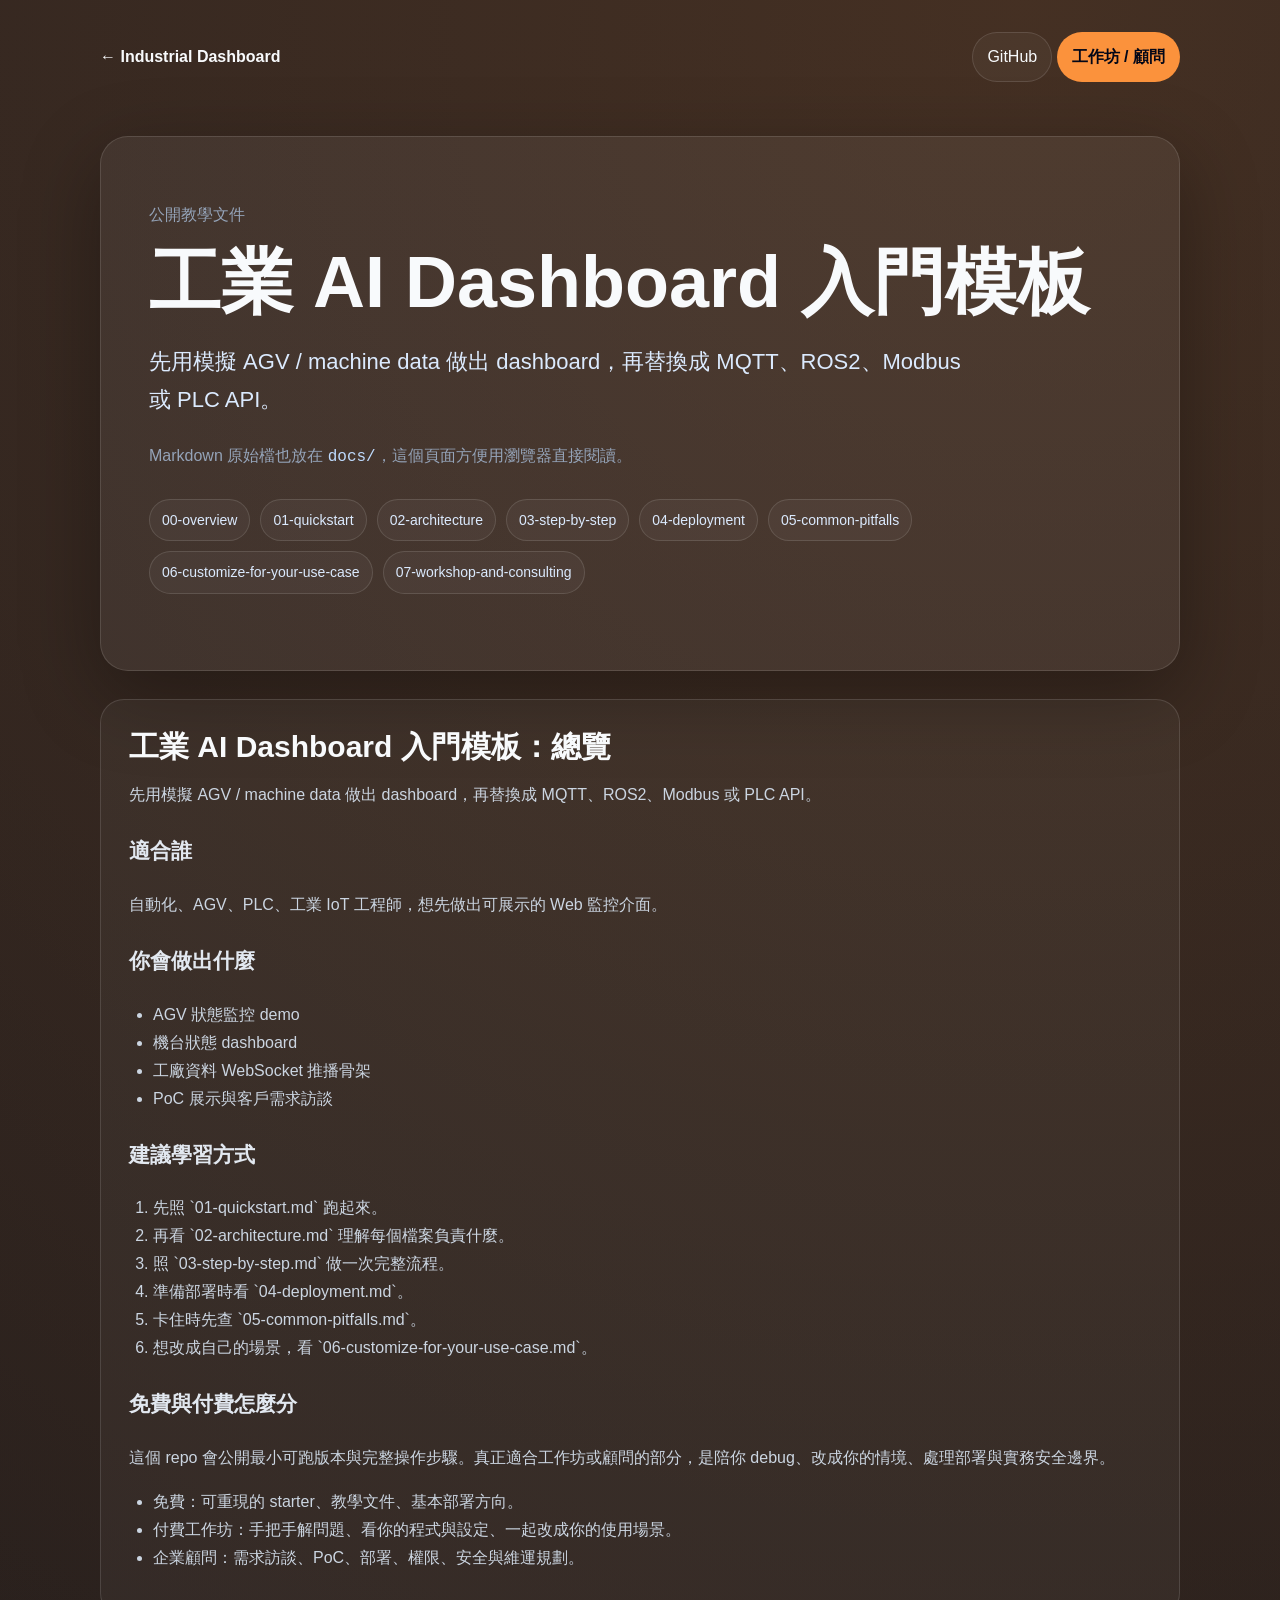
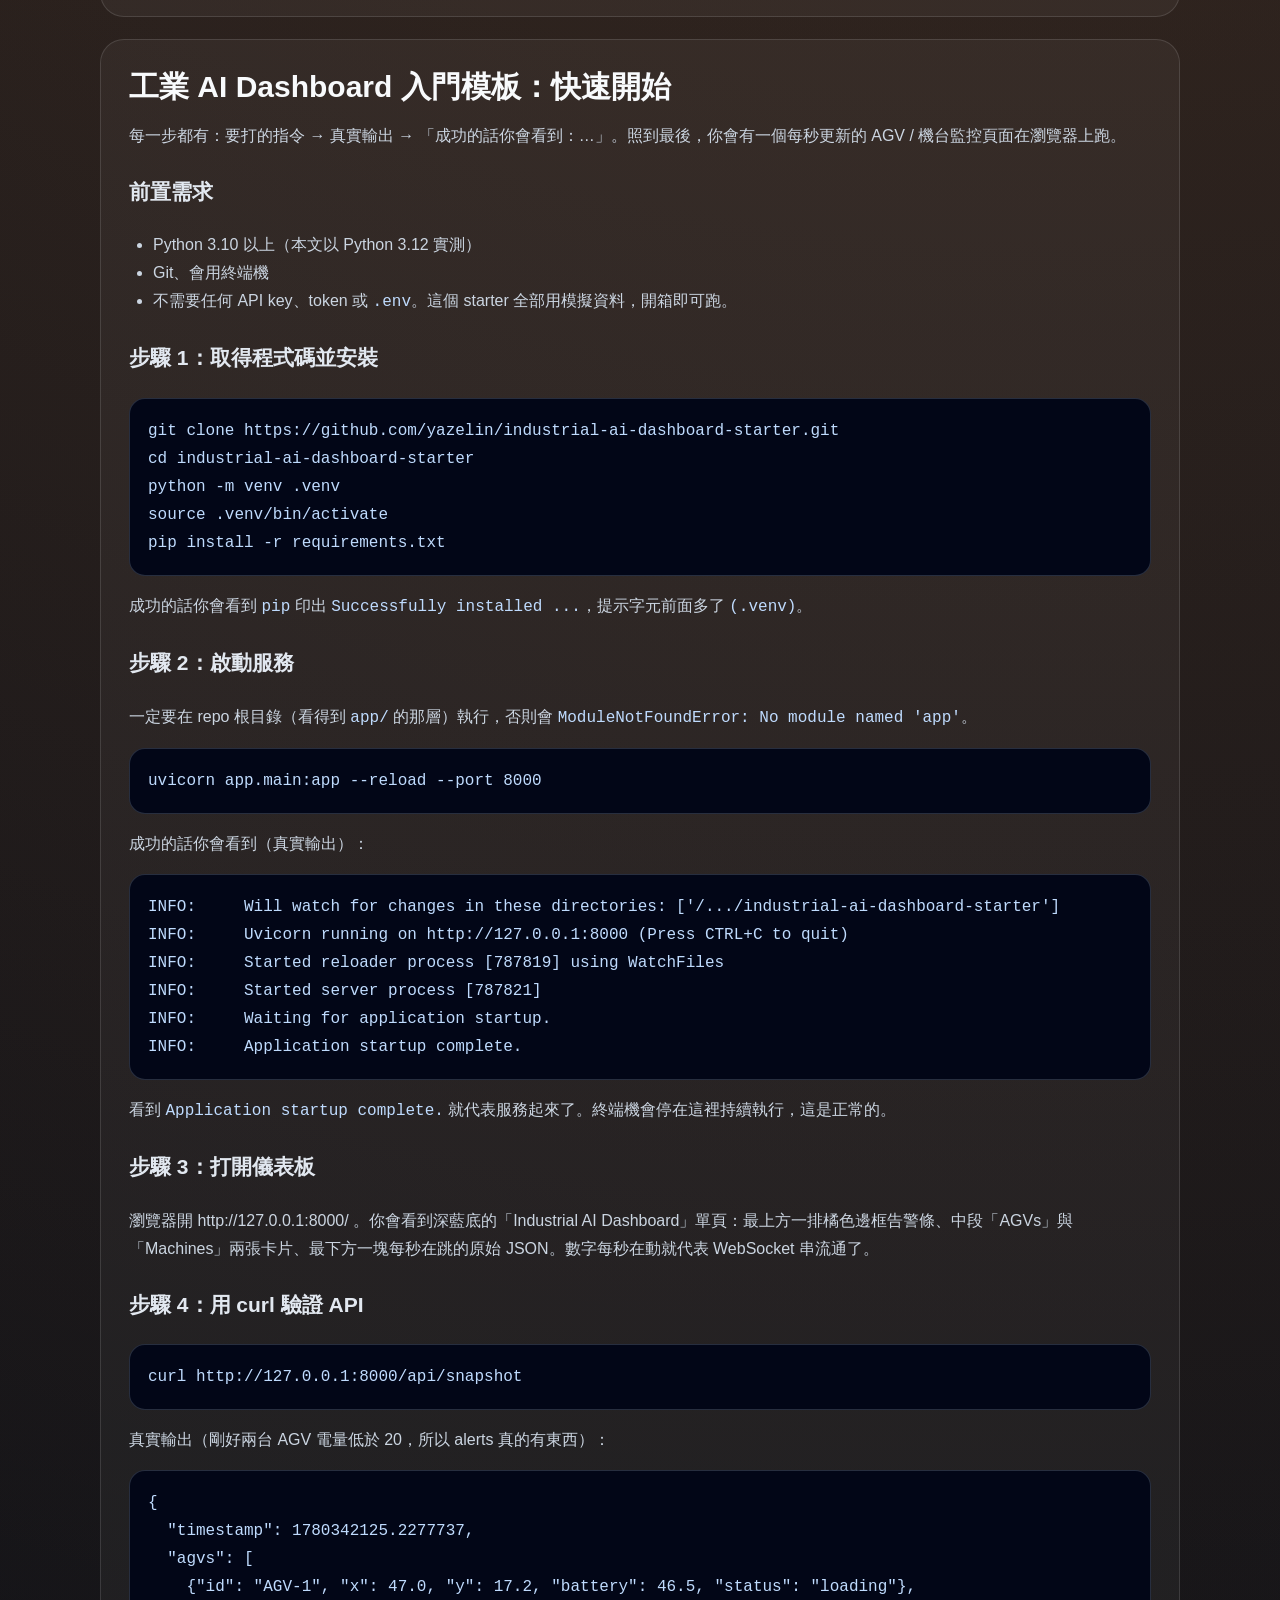
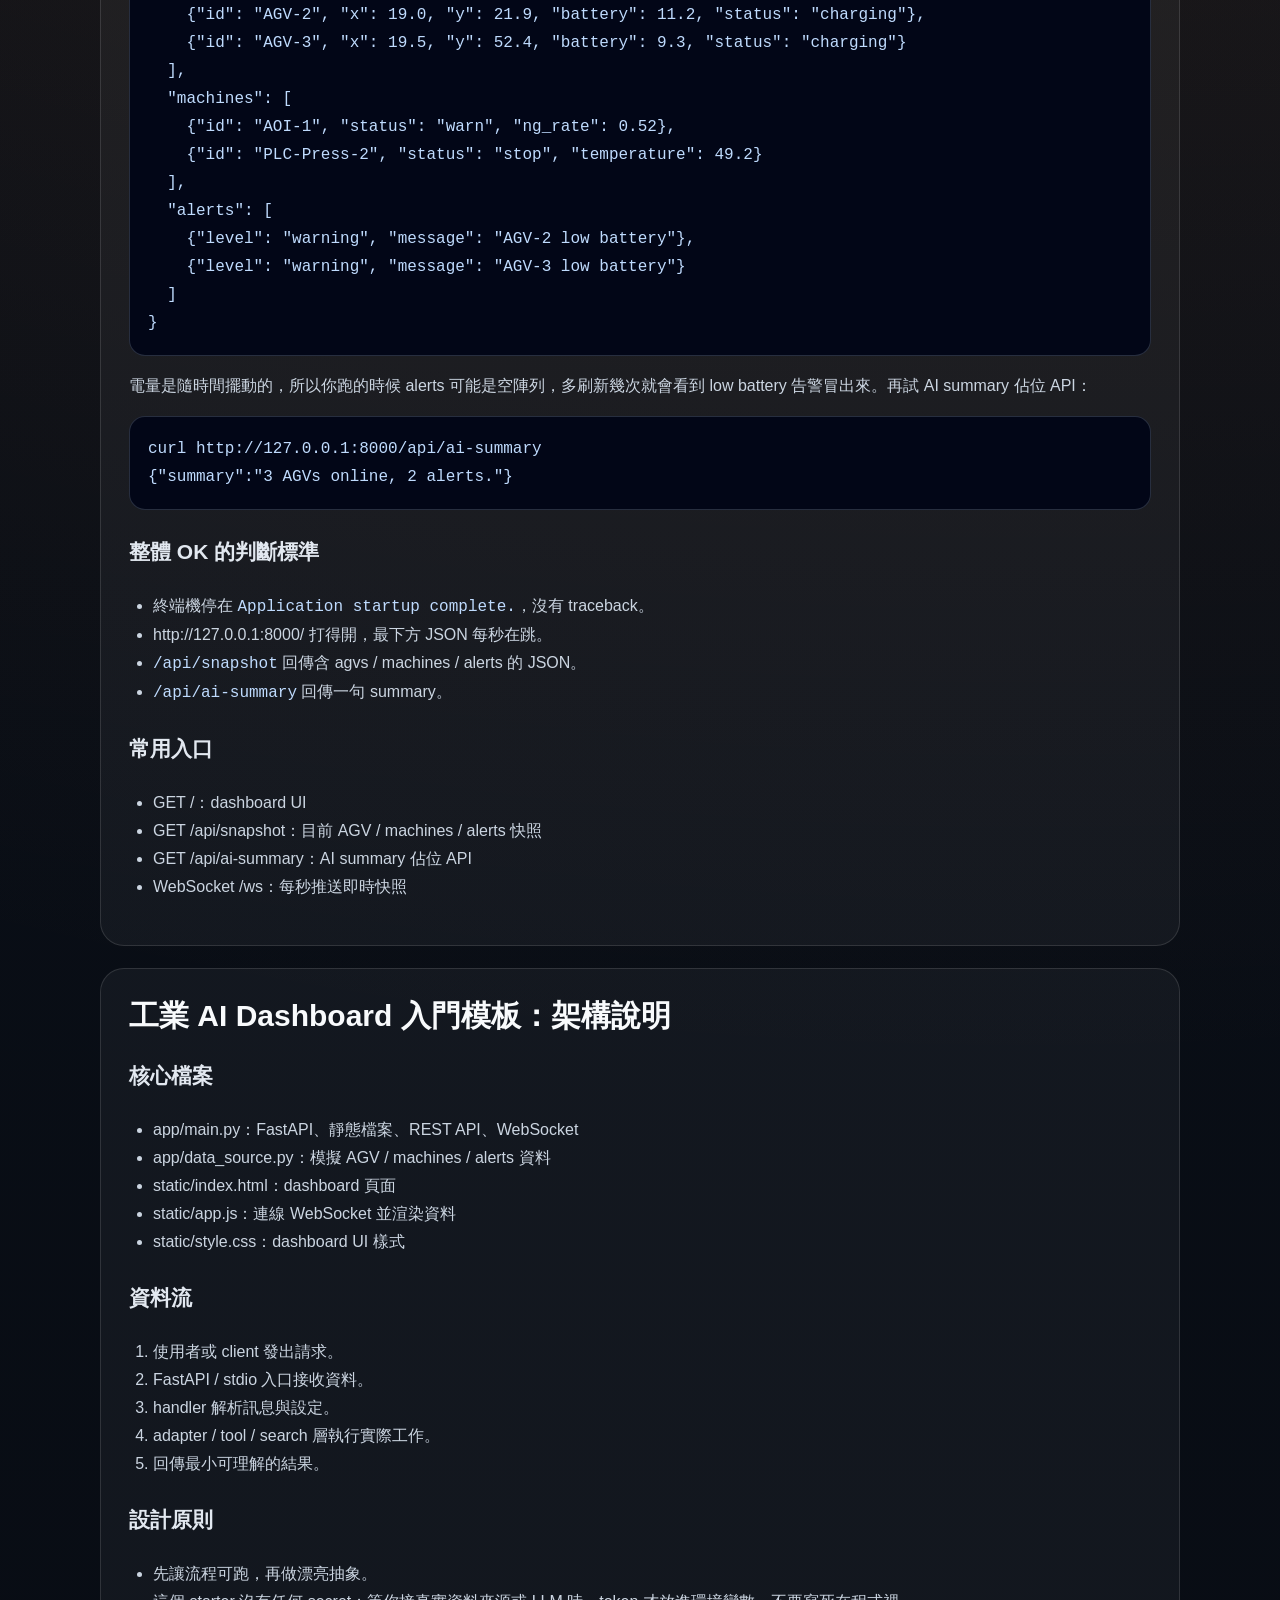
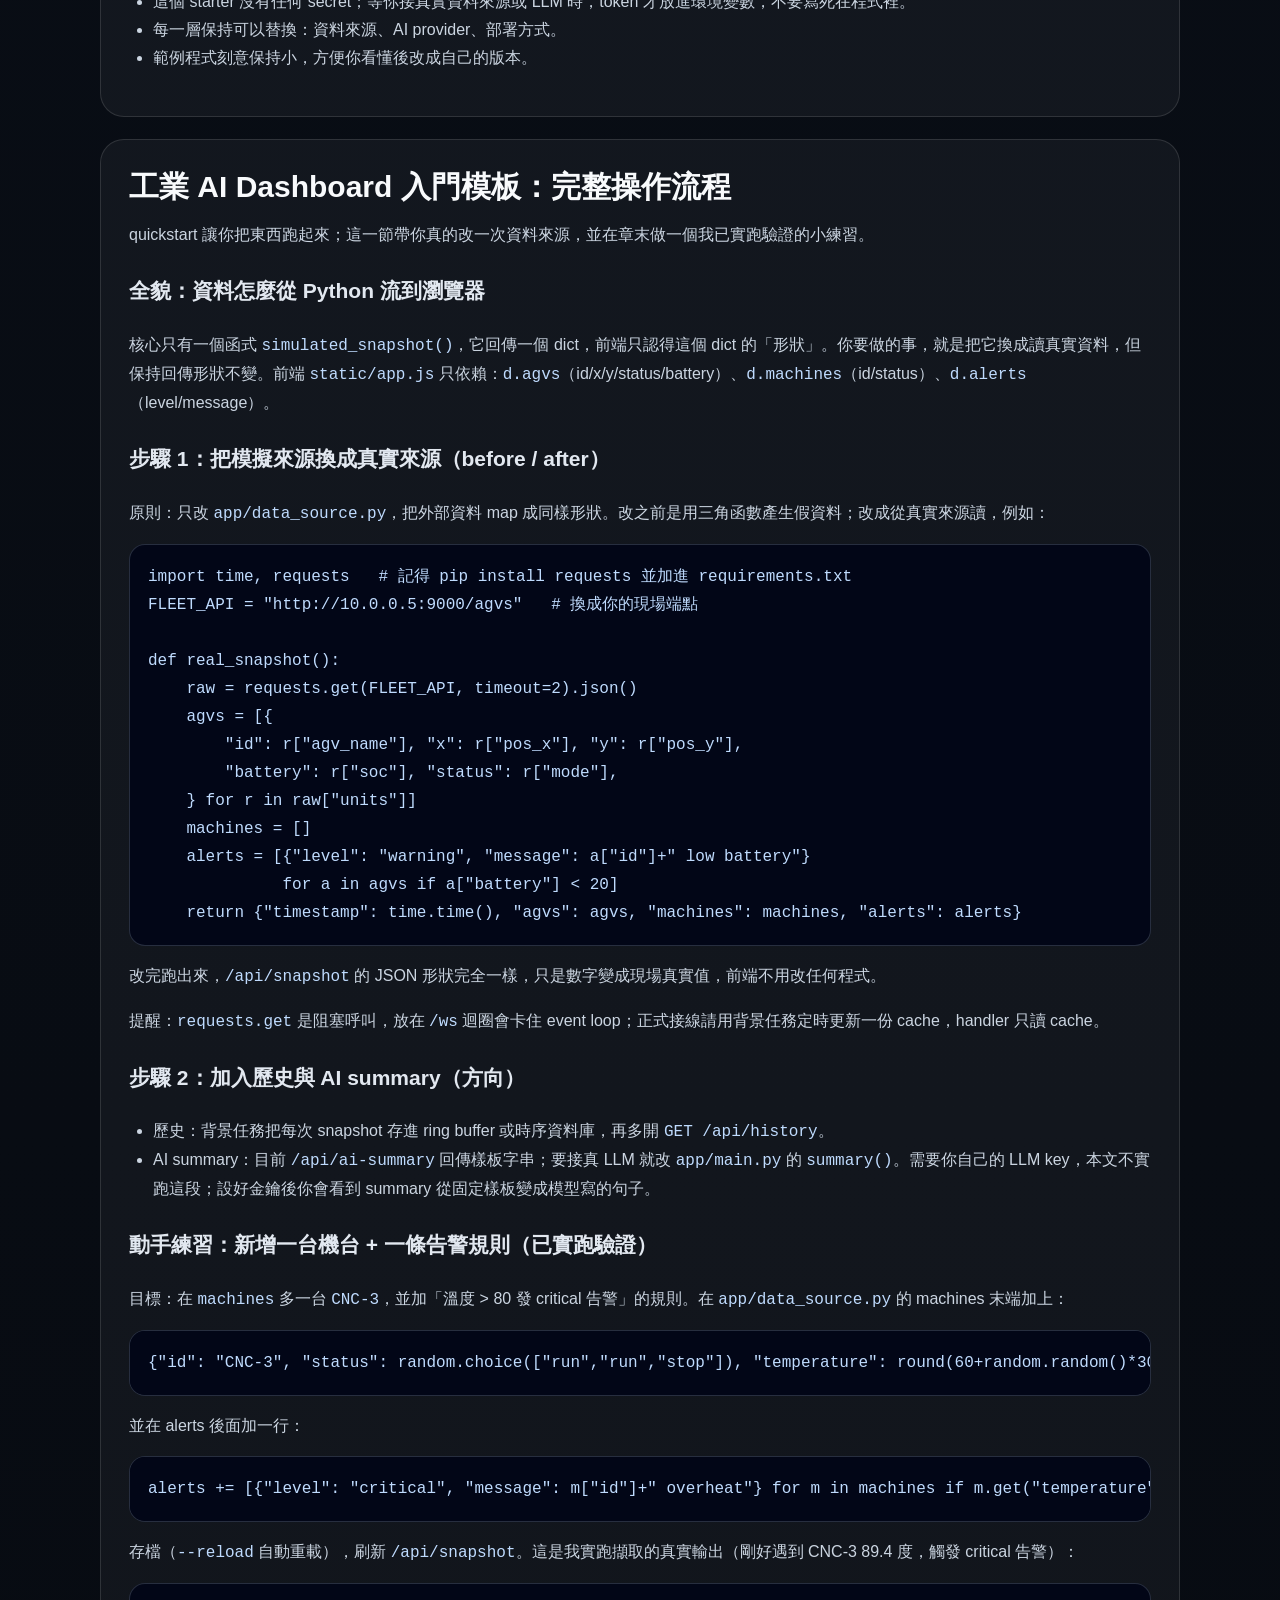
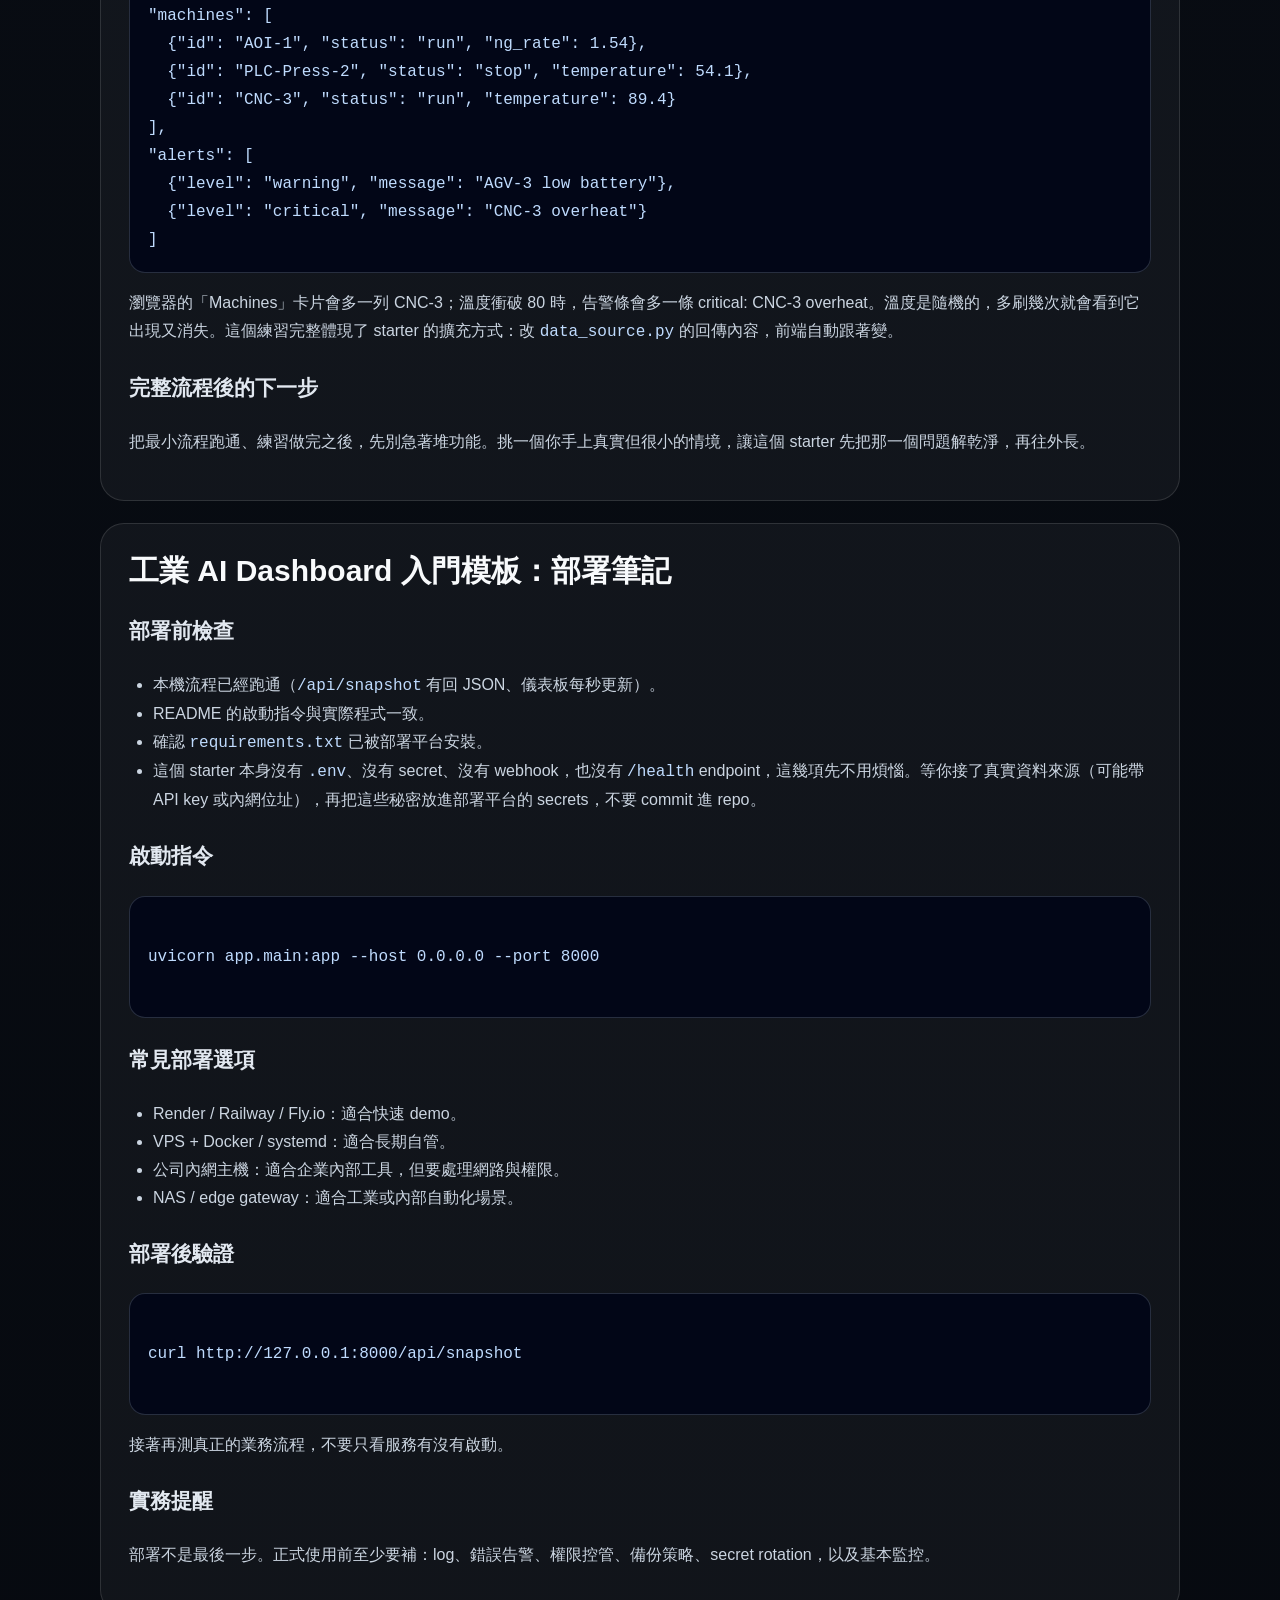
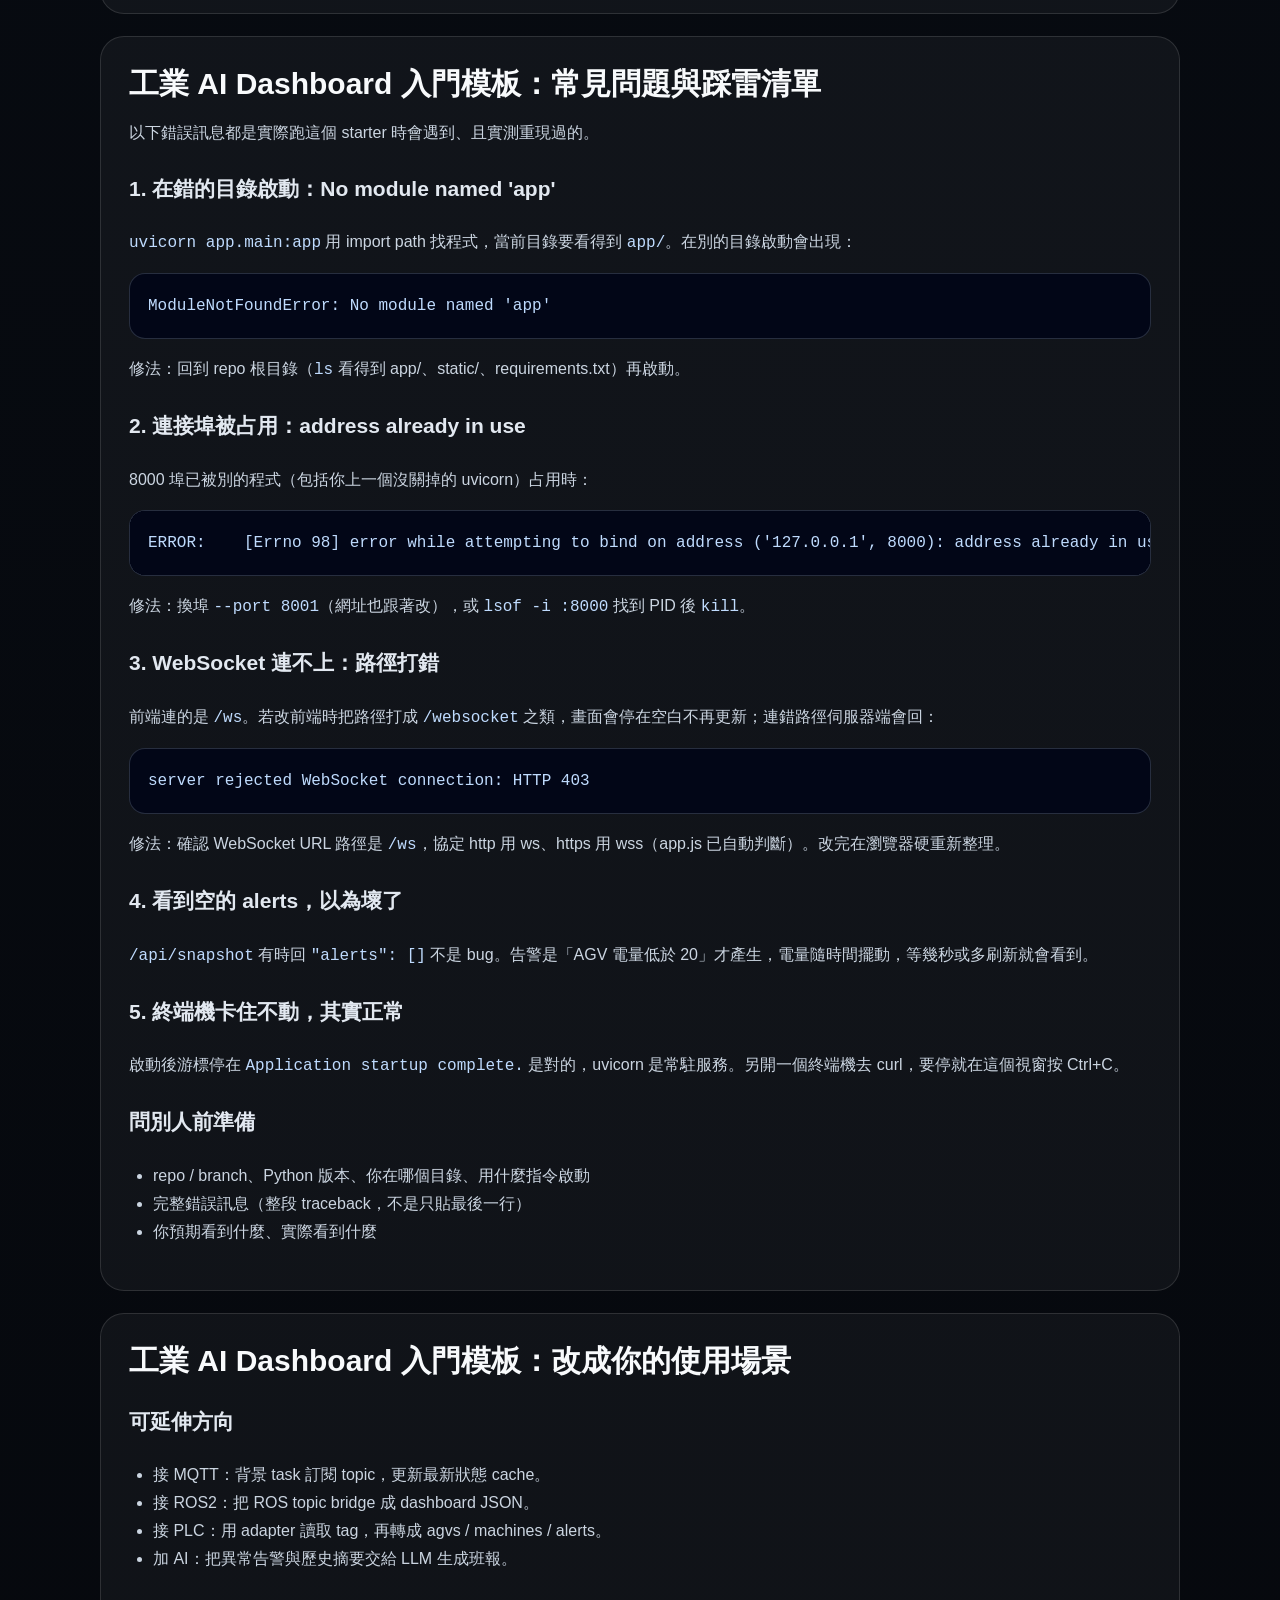
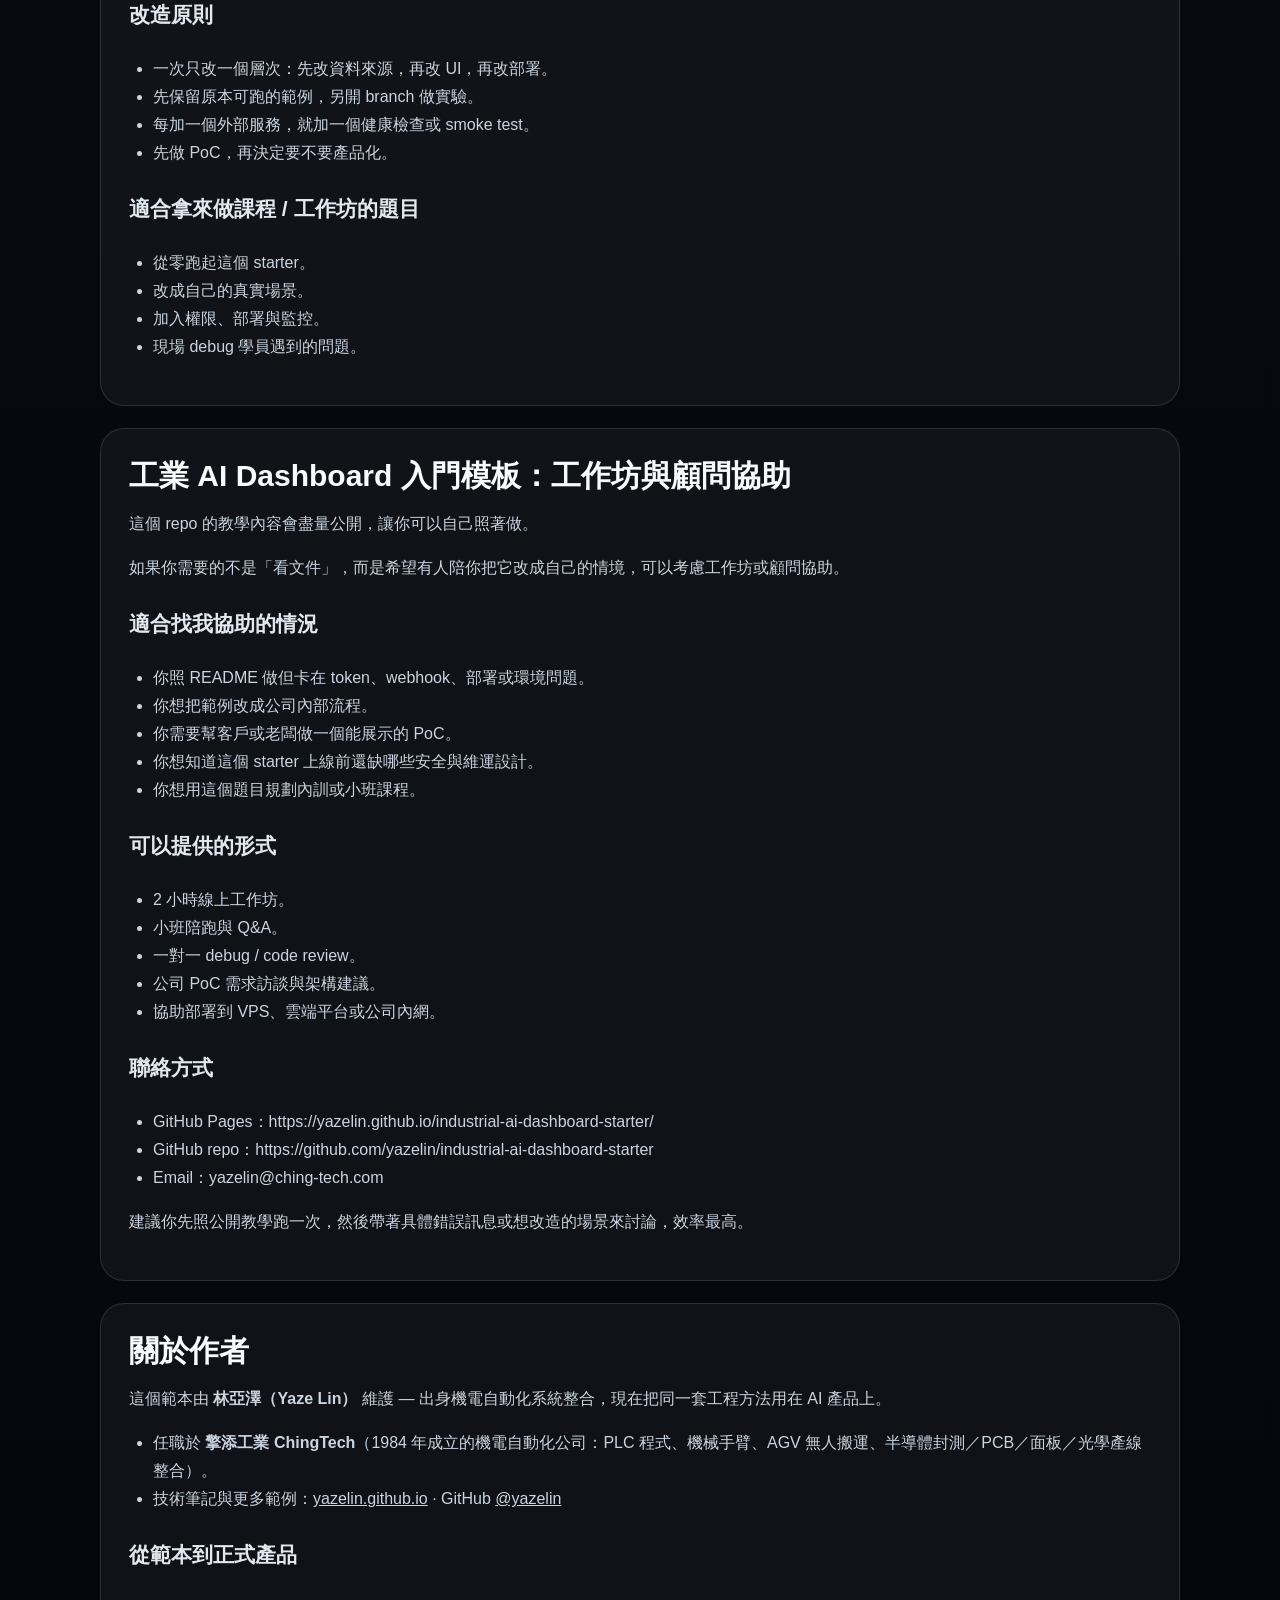
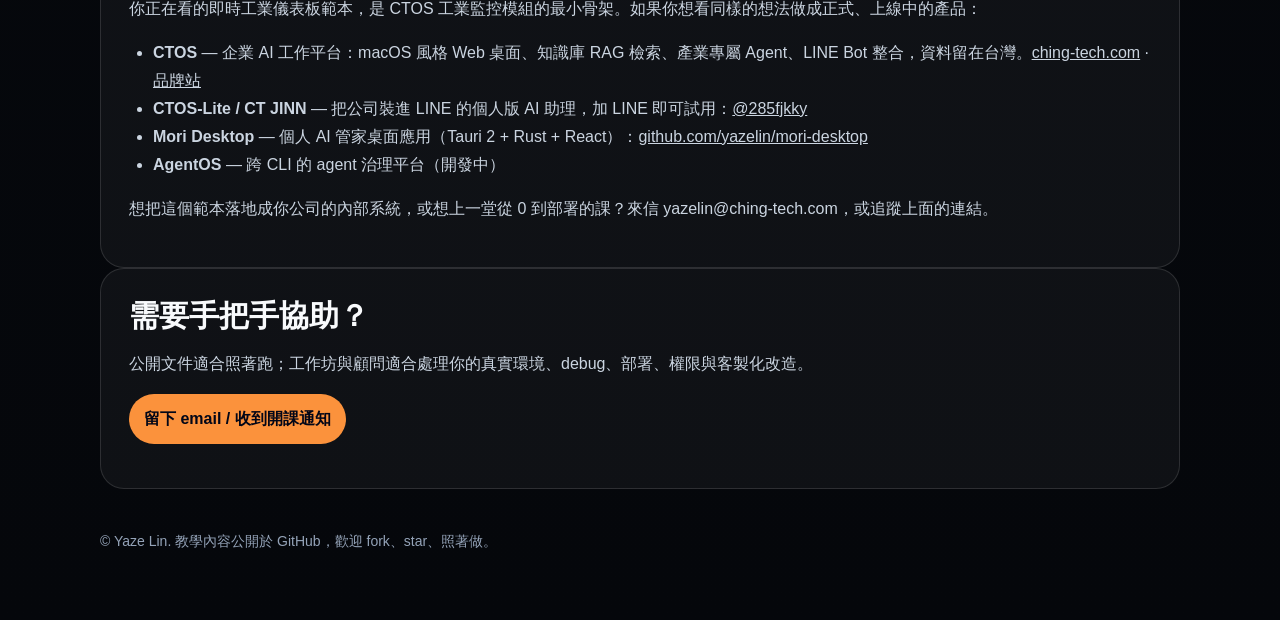
==== tutorial.html @ b3a43960 "fix: 修正 tutorial 頁長程式碼撐版，統一聯絡信箱為公司信箱並還原頁尾 - tutorial.html: section 補 min-width:0、pre 補 max-width:100" ====
<!doctype html><html lang="zh-Hant-TW"><head><meta charset="utf-8"><meta name="viewport" content="width=device-width, initial-scale=1"><title>工業 AI Dashboard 入門模板｜完整教學</title><meta name="description" content="工業 AI Dashboard 入門模板 的公開教學文件：快速開始、架構、部署、踩雷與改造方向。"><style>:root{--bg:#0b111b;--accent:#fb923c;--text:#f8fafc;--muted:#94a3b8;--panel:rgba(255,255,255,.06);--border:rgba(255,255,255,.12)}*{box-sizing:border-box}body{margin:0;background:radial-gradient(circle at 80% 0%, color-mix(in srgb,var(--accent) 24%,transparent), transparent 36%),linear-gradient(180deg,var(--bg),#05070b);color:var(--text);font-family:-apple-system,BlinkMacSystemFont,'Noto Sans TC','Segoe UI',sans-serif;line-height:1.75}a{color:inherit}.wrap{max-width:1120px;margin:0 auto;padding:32px 20px 80px}.top{display:flex;justify-content:space-between;gap:16px;align-items:center;margin-bottom:54px}.brand{font-weight:900;text-decoration:none}.btn{display:inline-flex;align-items:center;gap:8px;border:1px solid var(--border);padding:10px 14px;border-radius:999px;text-decoration:none;background:rgba(255,255,255,.04)}.primary{background:var(--accent);color:#020617;border-color:transparent;font-weight:800}.hero{padding:48px;border:1px solid var(--border);border-radius:28px;background:var(--panel);box-shadow:0 24px 80px rgba(0,0,0,.32)}h1{font-size:clamp(34px,6vw,72px);line-height:1.05;margin:0 0 20px}.lead{font-size:22px;color:#dbeafe;max-width:820px}.muted{color:var(--muted)}.toc{display:flex;flex-wrap:wrap;gap:10px;margin:28px 0}.toc a{font-size:14px;text-decoration:none;border:1px solid var(--border);border-radius:999px;padding:8px 12px;color:#dbeafe;background:rgba(255,255,255,.04)}main{display:grid;gap:22px;margin-top:28px}section{border:1px solid var(--border);border-radius:24px;background:rgba(255,255,255,.045);padding:28px;min-width:0}h2{font-size:30px;line-height:1.25;margin:0 0 16px}h3{font-size:21px;margin-top:24px;color:#e2e8f0}p,li{color:#cbd5e1}pre{background:#020617;border:1px solid rgba(148,163,184,.25);border-radius:16px;padding:18px;overflow:auto;max-width:100%}code{font-family:'JetBrains Mono','SFMono-Regular',Consolas,monospace;color:#bfdbfe}ul,ol{padding-left:24px}.footer{margin-top:40px;color:var(--muted);font-size:14px}@media(max-width:720px){.top{align-items:flex-start;flex-direction:column}.hero{padding:28px}}</style></head><body><div class="wrap"><nav class="top"><a class="brand" href="index.html">← Industrial Dashboard</a><div><a class="btn" href="https://github.com/yazelin/industrial-ai-dashboard-starter">GitHub</a> <a class="btn primary" href="#contact">工作坊 / 顧問</a></div></nav><header class="hero"><p class="muted">公開教學文件</p><h1>工業 AI Dashboard 入門模板</h1><p class="lead">先用模擬 AGV / machine data 做出 dashboard，再替換成 MQTT、ROS2、Modbus 或 PLC API。</p><p class="muted">Markdown 原始檔也放在 <code>docs/</code>，這個頁面方便用瀏覽器直接閱讀。</p><div class="toc"><a href='docs/00-overview.md'>00-overview</a><a href='docs/01-quickstart.md'>01-quickstart</a><a href='docs/02-architecture.md'>02-architecture</a><a href='docs/03-step-by-step.md'>03-step-by-step</a><a href='docs/04-deployment.md'>04-deployment</a><a href='docs/05-common-pitfalls.md'>05-common-pitfalls</a><a href='docs/06-customize-for-your-use-case.md'>06-customize-for-your-use-case</a><a href='docs/07-workshop-and-consulting.md'>07-workshop-and-consulting</a></div></header><main><section><h2>工業 AI Dashboard 入門模板：總覽</h2>
<p>先用模擬 AGV / machine data 做出 dashboard，再替換成 MQTT、ROS2、Modbus 或 PLC API。</p>
<h3>適合誰</h3>
<p>自動化、AGV、PLC、工業 IoT 工程師，想先做出可展示的 Web 監控介面。</p>
<h3>你會做出什麼</h3>
<ul>
<li>AGV 狀態監控 demo</li>
<li>機台狀態 dashboard</li>
<li>工廠資料 WebSocket 推播骨架</li>
<li>PoC 展示與客戶需求訪談</li>
</ul>
<h3>建議學習方式</h3>
<ol>
<li>先照 `01-quickstart.md` 跑起來。</li>
<li>再看 `02-architecture.md` 理解每個檔案負責什麼。</li>
<li>照 `03-step-by-step.md` 做一次完整流程。</li>
<li>準備部署時看 `04-deployment.md`。</li>
<li>卡住時先查 `05-common-pitfalls.md`。</li>
<li>想改成自己的場景，看 `06-customize-for-your-use-case.md`。</li>
</ol>
<h3>免費與付費怎麼分</h3>
<p>這個 repo 會公開最小可跑版本與完整操作步驟。真正適合工作坊或顧問的部分，是陪你 debug、改成你的情境、處理部署與實務安全邊界。</p>
<ul>
<li>免費：可重現的 starter、教學文件、基本部署方向。</li>
<li>付費工作坊：手把手解問題、看你的程式與設定、一起改成你的使用場景。</li>
<li>企業顧問：需求訪談、PoC、部署、權限、安全與維運規劃。</li>
</ul></section><section><h2>工業 AI Dashboard 入門模板：快速開始</h2>
<p>每一步都有：要打的指令 → 真實輸出 → 「成功的話你會看到：…」。照到最後，你會有一個每秒更新的 AGV / 機台監控頁面在瀏覽器上跑。</p>
<h3>前置需求</h3>
<ul>
<li>Python 3.10 以上（本文以 Python 3.12 實測）</li>
<li>Git、會用終端機</li>
<li>不需要任何 API key、token 或 <code>.env</code>。這個 starter 全部用模擬資料，開箱即可跑。</li>
</ul>
<h3>步驟 1：取得程式碼並安裝</h3>
<pre><code>git clone https://github.com/yazelin/industrial-ai-dashboard-starter.git
cd industrial-ai-dashboard-starter
python -m venv .venv
source .venv/bin/activate
pip install -r requirements.txt</code></pre>
<p>成功的話你會看到 <code>pip</code> 印出 <code>Successfully installed ...</code>，提示字元前面多了 <code>(.venv)</code>。</p>
<h3>步驟 2：啟動服務</h3>
<p>一定要在 repo 根目錄（看得到 <code>app/</code> 的那層）執行，否則會 <code>ModuleNotFoundError: No module named 'app'</code>。</p>
<pre><code>uvicorn app.main:app --reload --port 8000</code></pre>
<p>成功的話你會看到（真實輸出）：</p>
<pre><code>INFO:     Will watch for changes in these directories: ['/.../industrial-ai-dashboard-starter']
INFO:     Uvicorn running on http://127.0.0.1:8000 (Press CTRL+C to quit)
INFO:     Started reloader process [787819] using WatchFiles
INFO:     Started server process [787821]
INFO:     Waiting for application startup.
INFO:     Application startup complete.</code></pre>
<p>看到 <code>Application startup complete.</code> 就代表服務起來了。終端機會停在這裡持續執行，這是正常的。</p>
<h3>步驟 3：打開儀表板</h3>
<p>瀏覽器開 http://127.0.0.1:8000/ 。你會看到深藍底的「Industrial AI Dashboard」單頁：最上方一排橘色邊框告警條、中段「AGVs」與「Machines」兩張卡片、最下方一塊每秒在跳的原始 JSON。數字每秒在動就代表 WebSocket 串流通了。</p>
<h3>步驟 4：用 curl 驗證 API</h3>
<pre><code>curl http://127.0.0.1:8000/api/snapshot</code></pre>
<p>真實輸出（剛好兩台 AGV 電量低於 20，所以 alerts 真的有東西）：</p>
<pre><code>{
  "timestamp": 1780342125.2277737,
  "agvs": [
    {"id": "AGV-1", "x": 47.0, "y": 17.2, "battery": 46.5, "status": "loading"},
    {"id": "AGV-2", "x": 19.0, "y": 21.9, "battery": 11.2, "status": "charging"},
    {"id": "AGV-3", "x": 19.5, "y": 52.4, "battery": 9.3, "status": "charging"}
  ],
  "machines": [
    {"id": "AOI-1", "status": "warn", "ng_rate": 0.52},
    {"id": "PLC-Press-2", "status": "stop", "temperature": 49.2}
  ],
  "alerts": [
    {"level": "warning", "message": "AGV-2 low battery"},
    {"level": "warning", "message": "AGV-3 low battery"}
  ]
}</code></pre>
<p>電量是隨時間擺動的，所以你跑的時候 alerts 可能是空陣列，多刷新幾次就會看到 low battery 告警冒出來。再試 AI summary 佔位 API：</p>
<pre><code>curl http://127.0.0.1:8000/api/ai-summary
{"summary":"3 AGVs online, 2 alerts."}</code></pre>
<h3>整體 OK 的判斷標準</h3>
<ul>
<li>終端機停在 <code>Application startup complete.</code>，沒有 traceback。</li>
<li>http://127.0.0.1:8000/ 打得開，最下方 JSON 每秒在跳。</li>
<li><code>/api/snapshot</code> 回傳含 agvs / machines / alerts 的 JSON。</li>
<li><code>/api/ai-summary</code> 回傳一句 summary。</li>
</ul>
<h3>常用入口</h3>
<ul>
<li>GET /：dashboard UI</li>
<li>GET /api/snapshot：目前 AGV / machines / alerts 快照</li>
<li>GET /api/ai-summary：AI summary 佔位 API</li>
<li>WebSocket /ws：每秒推送即時快照</li>
</ul></section><section><h2>工業 AI Dashboard 入門模板：架構說明</h2>
<h3>核心檔案</h3>
<ul>
<li>app/main.py：FastAPI、靜態檔案、REST API、WebSocket</li>
<li>app/data_source.py：模擬 AGV / machines / alerts 資料</li>
<li>static/index.html：dashboard 頁面</li>
<li>static/app.js：連線 WebSocket 並渲染資料</li>
<li>static/style.css：dashboard UI 樣式</li>
</ul>
<h3>資料流</h3>
<ol>
<li>使用者或 client 發出請求。</li>
<li>FastAPI / stdio 入口接收資料。</li>
<li>handler 解析訊息與設定。</li>
<li>adapter / tool / search 層執行實際工作。</li>
<li>回傳最小可理解的結果。</li>
</ol>
<h3>設計原則</h3>
<ul>
<li>先讓流程可跑，再做漂亮抽象。</li>
<li>這個 starter 沒有任何 secret；等你接真實資料來源或 LLM 時，token 才放進環境變數，不要寫死在程式裡。</li>
<li>每一層保持可以替換：資料來源、AI provider、部署方式。</li>
<li>範例程式刻意保持小，方便你看懂後改成自己的版本。</li>
</ul></section><section><h2>工業 AI Dashboard 入門模板：完整操作流程</h2>
<p>quickstart 讓你把東西跑起來；這一節帶你真的改一次資料來源，並在章末做一個我已實跑驗證的小練習。</p>
<h3>全貌：資料怎麼從 Python 流到瀏覽器</h3>
<p>核心只有一個函式 <code>simulated_snapshot()</code>，它回傳一個 dict，前端只認得這個 dict 的「形狀」。你要做的事，就是把它換成讀真實資料，但保持回傳形狀不變。前端 <code>static/app.js</code> 只依賴：<code>d.agvs</code>（id/x/y/status/battery）、<code>d.machines</code>（id/status）、<code>d.alerts</code>（level/message）。</p>
<h3>步驟 1：把模擬來源換成真實來源（before / after）</h3>
<p>原則：只改 <code>app/data_source.py</code>，把外部資料 map 成同樣形狀。改之前是用三角函數產生假資料；改成從真實來源讀，例如：</p>
<pre><code>import time, requests   # 記得 pip install requests 並加進 requirements.txt
FLEET_API = "http://10.0.0.5:9000/agvs"   # 換成你的現場端點

def real_snapshot():
    raw = requests.get(FLEET_API, timeout=2).json()
    agvs = [{
        "id": r["agv_name"], "x": r["pos_x"], "y": r["pos_y"],
        "battery": r["soc"], "status": r["mode"],
    } for r in raw["units"]]
    machines = []
    alerts = [{"level": "warning", "message": a["id"]+" low battery"}
              for a in agvs if a["battery"] < 20]
    return {"timestamp": time.time(), "agvs": agvs, "machines": machines, "alerts": alerts}</code></pre>
<p>改完跑出來，<code>/api/snapshot</code> 的 JSON 形狀完全一樣，只是數字變成現場真實值，前端不用改任何程式。</p>
<p>提醒：<code>requests.get</code> 是阻塞呼叫，放在 <code>/ws</code> 迴圈會卡住 event loop；正式接線請用背景任務定時更新一份 cache，handler 只讀 cache。</p>
<h3>步驟 2：加入歷史與 AI summary（方向）</h3>
<ul>
<li>歷史：背景任務把每次 snapshot 存進 ring buffer 或時序資料庫，再多開 <code>GET /api/history</code>。</li>
<li>AI summary：目前 <code>/api/ai-summary</code> 回傳樣板字串；要接真 LLM 就改 <code>app/main.py</code> 的 <code>summary()</code>。需要你自己的 LLM key，本文不實跑這段；設好金鑰後你會看到 summary 從固定樣板變成模型寫的句子。</li>
</ul>
<h3>動手練習：新增一台機台 + 一條告警規則（已實跑驗證）</h3>
<p>目標：在 <code>machines</code> 多一台 <code>CNC-3</code>，並加「溫度 &gt; 80 發 critical 告警」的規則。在 <code>app/data_source.py</code> 的 machines 末端加上：</p>
<pre><code>{"id": "CNC-3", "status": random.choice(["run","run","stop"]), "temperature": round(60+random.random()*30, 1)},</code></pre>
<p>並在 alerts 後面加一行：</p>
<pre><code>alerts += [{"level": "critical", "message": m["id"]+" overheat"} for m in machines if m.get("temperature", 0) > 80]</code></pre>
<p>存檔（<code>--reload</code> 自動重載），刷新 <code>/api/snapshot</code>。這是我實跑擷取的真實輸出（剛好遇到 CNC-3 89.4 度，觸發 critical 告警）：</p>
<pre><code>"machines": [
  {"id": "AOI-1", "status": "run", "ng_rate": 1.54},
  {"id": "PLC-Press-2", "status": "stop", "temperature": 54.1},
  {"id": "CNC-3", "status": "run", "temperature": 89.4}
],
"alerts": [
  {"level": "warning", "message": "AGV-3 low battery"},
  {"level": "critical", "message": "CNC-3 overheat"}
]</code></pre>
<p>瀏覽器的「Machines」卡片會多一列 CNC-3；溫度衝破 80 時，告警條會多一條 critical: CNC-3 overheat。溫度是隨機的，多刷幾次就會看到它出現又消失。這個練習完整體現了 starter 的擴充方式：改 <code>data_source.py</code> 的回傳內容，前端自動跟著變。</p>
<h3>完整流程後的下一步</h3>
<p>把最小流程跑通、練習做完之後，先別急著堆功能。挑一個你手上真實但很小的情境，讓這個 starter 先把那一個問題解乾淨，再往外長。</p></section><section><h2>工業 AI Dashboard 入門模板：部署筆記</h2>
<h3>部署前檢查</h3>
<ul>
<li>本機流程已經跑通（<code>/api/snapshot</code> 有回 JSON、儀表板每秒更新）。</li>
<li>README 的啟動指令與實際程式一致。</li>
<li>確認 <code>requirements.txt</code> 已被部署平台安裝。</li>
<li>這個 starter 本身沒有 <code>.env</code>、沒有 secret、沒有 webhook，也沒有 <code>/health</code> endpoint，這幾項先不用煩惱。等你接了真實資料來源（可能帶 API key 或內網位址），再把這些秘密放進部署平台的 secrets，不要 commit 進 repo。</li>
</ul>
<h3>啟動指令</h3>
<pre><code>
uvicorn app.main:app --host 0.0.0.0 --port 8000

</code></pre>
<h3>常見部署選項</h3>
<ul>
<li>Render / Railway / Fly.io：適合快速 demo。</li>
<li>VPS + Docker / systemd：適合長期自管。</li>
<li>公司內網主機：適合企業內部工具，但要處理網路與權限。</li>
<li>NAS / edge gateway：適合工業或內部自動化場景。</li>
</ul>
<h3>部署後驗證</h3>
<pre><code>
curl http://127.0.0.1:8000/api/snapshot

</code></pre>
<p>接著再測真正的業務流程，不要只看服務有沒有啟動。</p>
<h3>實務提醒</h3>
<p>部署不是最後一步。正式使用前至少要補：log、錯誤告警、權限控管、備份策略、secret rotation，以及基本監控。</p></section><section><h2>工業 AI Dashboard 入門模板：常見問題與踩雷清單</h2>
<p>以下錯誤訊息都是實際跑這個 starter 時會遇到、且實測重現過的。</p>
<h3>1. 在錯的目錄啟動：No module named 'app'</h3>
<p><code>uvicorn app.main:app</code> 用 import path 找程式，當前目錄要看得到 <code>app/</code>。在別的目錄啟動會出現：</p>
<pre><code>ModuleNotFoundError: No module named 'app'</code></pre>
<p>修法：回到 repo 根目錄（<code>ls</code> 看得到 app/、static/、requirements.txt）再啟動。</p>
<h3>2. 連接埠被占用：address already in use</h3>
<p>8000 埠已被別的程式（包括你上一個沒關掉的 uvicorn）占用時：</p>
<pre><code>ERROR:    [Errno 98] error while attempting to bind on address ('127.0.0.1', 8000): address already in use</code></pre>
<p>修法：換埠 <code>--port 8001</code>（網址也跟著改），或 <code>lsof -i :8000</code> 找到 PID 後 <code>kill</code>。</p>
<h3>3. WebSocket 連不上：路徑打錯</h3>
<p>前端連的是 <code>/ws</code>。若改前端時把路徑打成 <code>/websocket</code> 之類，畫面會停在空白不再更新；連錯路徑伺服器端會回：</p>
<pre><code>server rejected WebSocket connection: HTTP 403</code></pre>
<p>修法：確認 WebSocket URL 路徑是 <code>/ws</code>，協定 http 用 ws、https 用 wss（app.js 已自動判斷）。改完在瀏覽器硬重新整理。</p>
<h3>4. 看到空的 alerts，以為壞了</h3>
<p><code>/api/snapshot</code> 有時回 <code>"alerts": []</code> 不是 bug。告警是「AGV 電量低於 20」才產生，電量隨時間擺動，等幾秒或多刷新就會看到。</p>
<h3>5. 終端機卡住不動，其實正常</h3>
<p>啟動後游標停在 <code>Application startup complete.</code> 是對的，uvicorn 是常駐服務。另開一個終端機去 curl，要停就在這個視窗按 Ctrl+C。</p>
<h3>問別人前準備</h3>
<ul>
<li>repo / branch、Python 版本、你在哪個目錄、用什麼指令啟動</li>
<li>完整錯誤訊息（整段 traceback，不是只貼最後一行）</li>
<li>你預期看到什麼、實際看到什麼</li>
</ul></section><section><h2>工業 AI Dashboard 入門模板：改成你的使用場景</h2>
<h3>可延伸方向</h3>
<ul>
<li>接 MQTT：背景 task 訂閱 topic，更新最新狀態 cache。</li>
<li>接 ROS2：把 ROS topic bridge 成 dashboard JSON。</li>
<li>接 PLC：用 adapter 讀取 tag，再轉成 agvs / machines / alerts。</li>
<li>加 AI：把異常告警與歷史摘要交給 LLM 生成班報。</li>
</ul>
<h3>改造原則</h3>
<ul>
<li>一次只改一個層次：先改資料來源，再改 UI，再改部署。</li>
<li>先保留原本可跑的範例，另開 branch 做實驗。</li>
<li>每加一個外部服務，就加一個健康檢查或 smoke test。</li>
<li>先做 PoC，再決定要不要產品化。</li>
</ul>
<h3>適合拿來做課程 / 工作坊的題目</h3>
<ul>
<li>從零跑起這個 starter。</li>
<li>改成自己的真實場景。</li>
<li>加入權限、部署與監控。</li>
<li>現場 debug 學員遇到的問題。</li>
</ul></section><section><h2>工業 AI Dashboard 入門模板：工作坊與顧問協助</h2>
<p>這個 repo 的教學內容會盡量公開，讓你可以自己照著做。</p>
<p>如果你需要的不是「看文件」，而是希望有人陪你把它改成自己的情境，可以考慮工作坊或顧問協助。</p>
<h3>適合找我協助的情況</h3>
<ul>
<li>你照 README 做但卡在 token、webhook、部署或環境問題。</li>
<li>你想把範例改成公司內部流程。</li>
<li>你需要幫客戶或老闆做一個能展示的 PoC。</li>
<li>你想知道這個 starter 上線前還缺哪些安全與維運設計。</li>
<li>你想用這個題目規劃內訓或小班課程。</li>
</ul>
<h3>可以提供的形式</h3>
<ul>
<li>2 小時線上工作坊。</li>
<li>小班陪跑與 Q&amp;A。</li>
<li>一對一 debug / code review。</li>
<li>公司 PoC 需求訪談與架構建議。</li>
<li>協助部署到 VPS、雲端平台或公司內網。</li>
</ul>
<h3>聯絡方式</h3>
<ul>
<li>GitHub Pages：https://yazelin.github.io/industrial-ai-dashboard-starter/</li>
<li>GitHub repo：https://github.com/yazelin/industrial-ai-dashboard-starter</li>
<li>Email：yazelin@ching-tech.com</li>
</ul>
<p>建議你先照公開教學跑一次，然後帶著具體錯誤訊息或想改造的場景來討論，效率最高。</p></section><section><h2>關於作者</h2>
<p>這個範本由 <strong>林亞澤（Yaze Lin）</strong> 維護 — 出身機電自動化系統整合，現在把同一套工程方法用在 AI 產品上。</p>
<ul>
<li>任職於 <strong>擎添工業 ChingTech</strong>（1984 年成立的機電自動化公司：PLC 程式、機械手臂、AGV 無人搬運、半導體封測／PCB／面板／光學產線整合）。</li>
<li>技術筆記與更多範例：<a href="https://yazelin.github.io">yazelin.github.io</a> · GitHub <a href="https://github.com/yazelin">@yazelin</a></li>
</ul>
<h3>從範本到正式產品</h3>
<p>你正在看的即時工業儀表板範本，是 CTOS 工業監控模組的最小骨架。如果你想看同樣的想法做成正式、上線中的產品：</p>
<ul>
<li><strong>CTOS</strong> — 企業 AI 工作平台：macOS 風格 Web 桌面、知識庫 RAG 檢索、產業專屬 Agent、LINE Bot 整合，資料留在台灣。<a href="https://ching-tech.com">ching-tech.com</a> · <a href="https://ching-tech.github.io">品牌站</a></li>
<li><strong>CTOS-Lite / CT JINN</strong> — 把公司裝進 LINE 的個人版 AI 助理，加 LINE 即可試用：<a href="https://line.me/R/ti/p/@285fjkky">@285fjkky</a></li>
<li><strong>Mori Desktop</strong> — 個人 AI 管家桌面應用（Tauri 2 + Rust + React）：<a href="https://github.com/yazelin/mori-desktop">github.com/yazelin/mori-desktop</a></li>
<li><strong>AgentOS</strong> — 跨 CLI 的 agent 治理平台（開發中）</li>
</ul>
<p>想把這個範本落地成你公司的內部系統，或想上一堂從 0 到部署的課？來信 yazelin@ching-tech.com，或追蹤上面的連結。</p></section></main><section id="contact"><h2>需要手把手協助？</h2><p>公開文件適合照著跑；工作坊與顧問適合處理你的真實環境、debug、部署、權限與客製化改造。</p><p><a class="btn primary" href="https://yazelin.github.io/industrial-ai-dashboard-starter/#waitlist">留下 email / 收到開課通知</a></p></section><p class="footer">© Yaze Lin. 教學內容公開於 GitHub，歡迎 fork、star、照著做。</p></div></body></html>
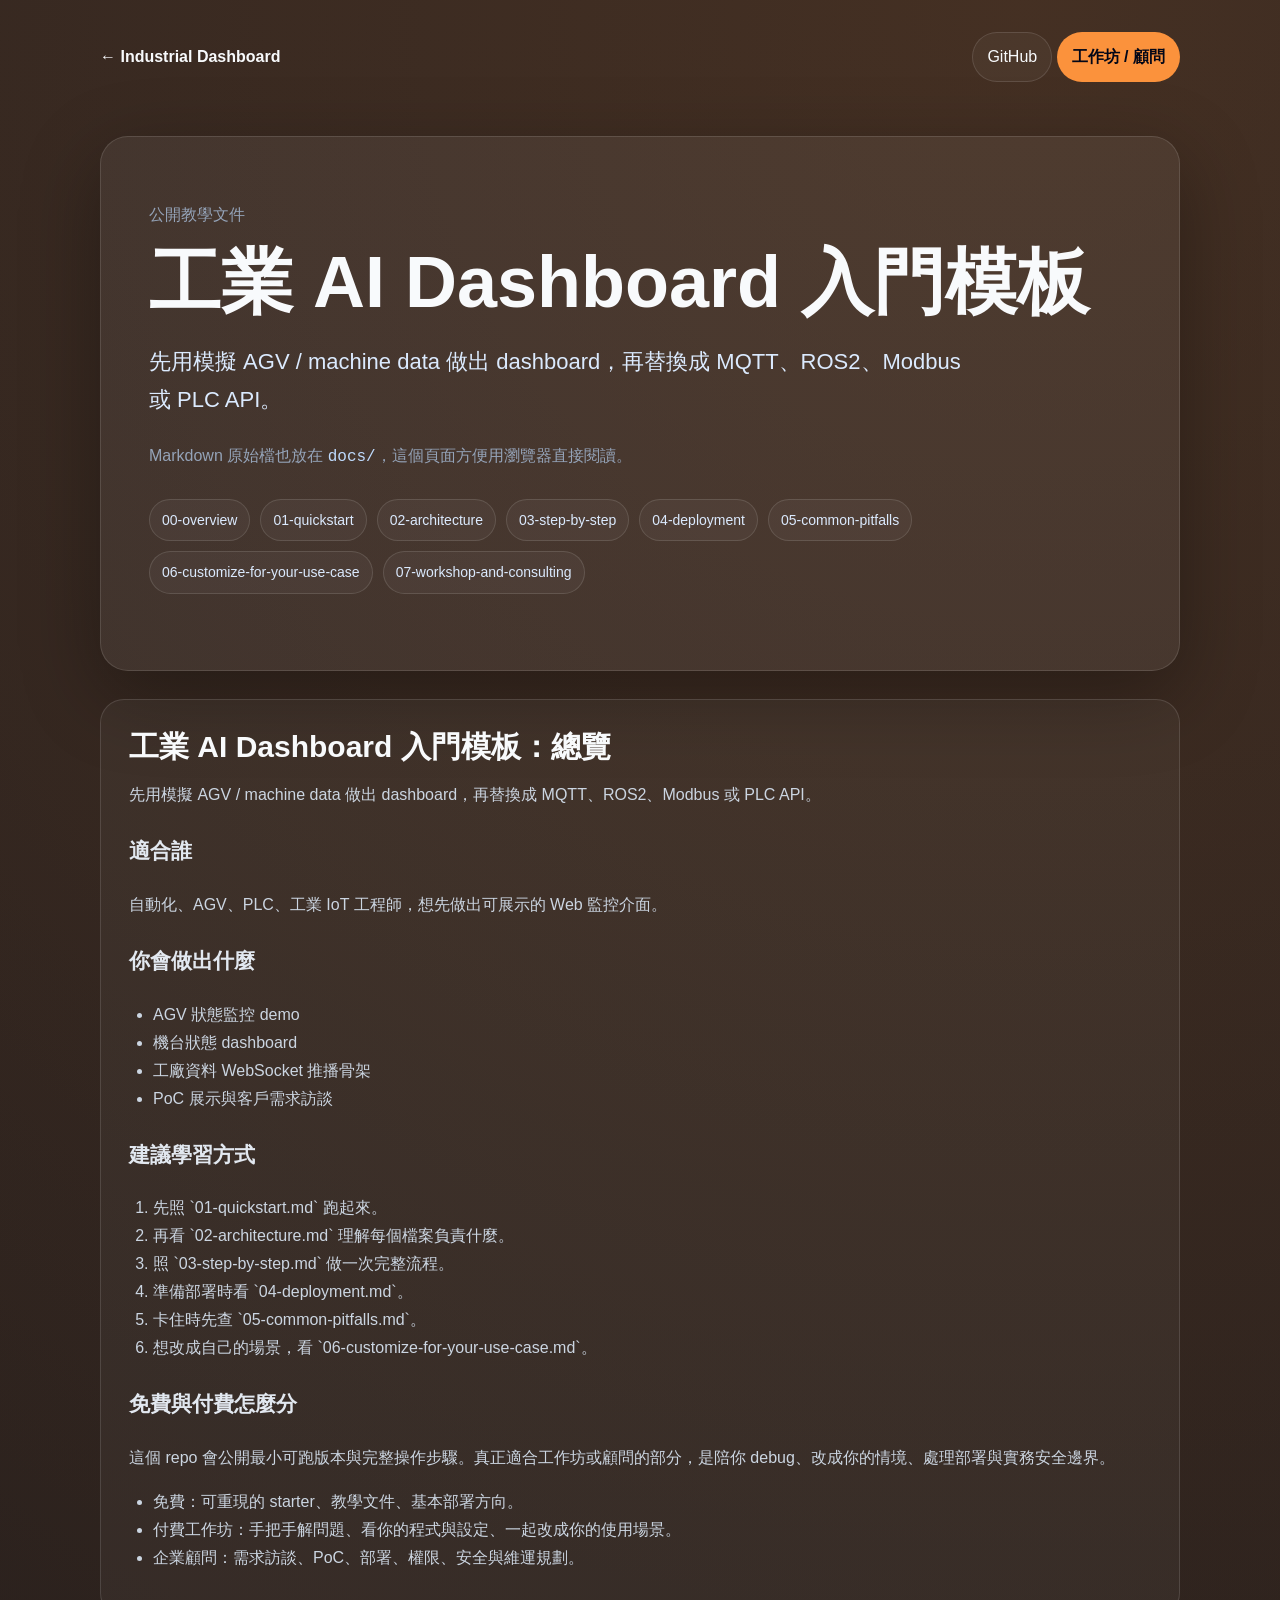
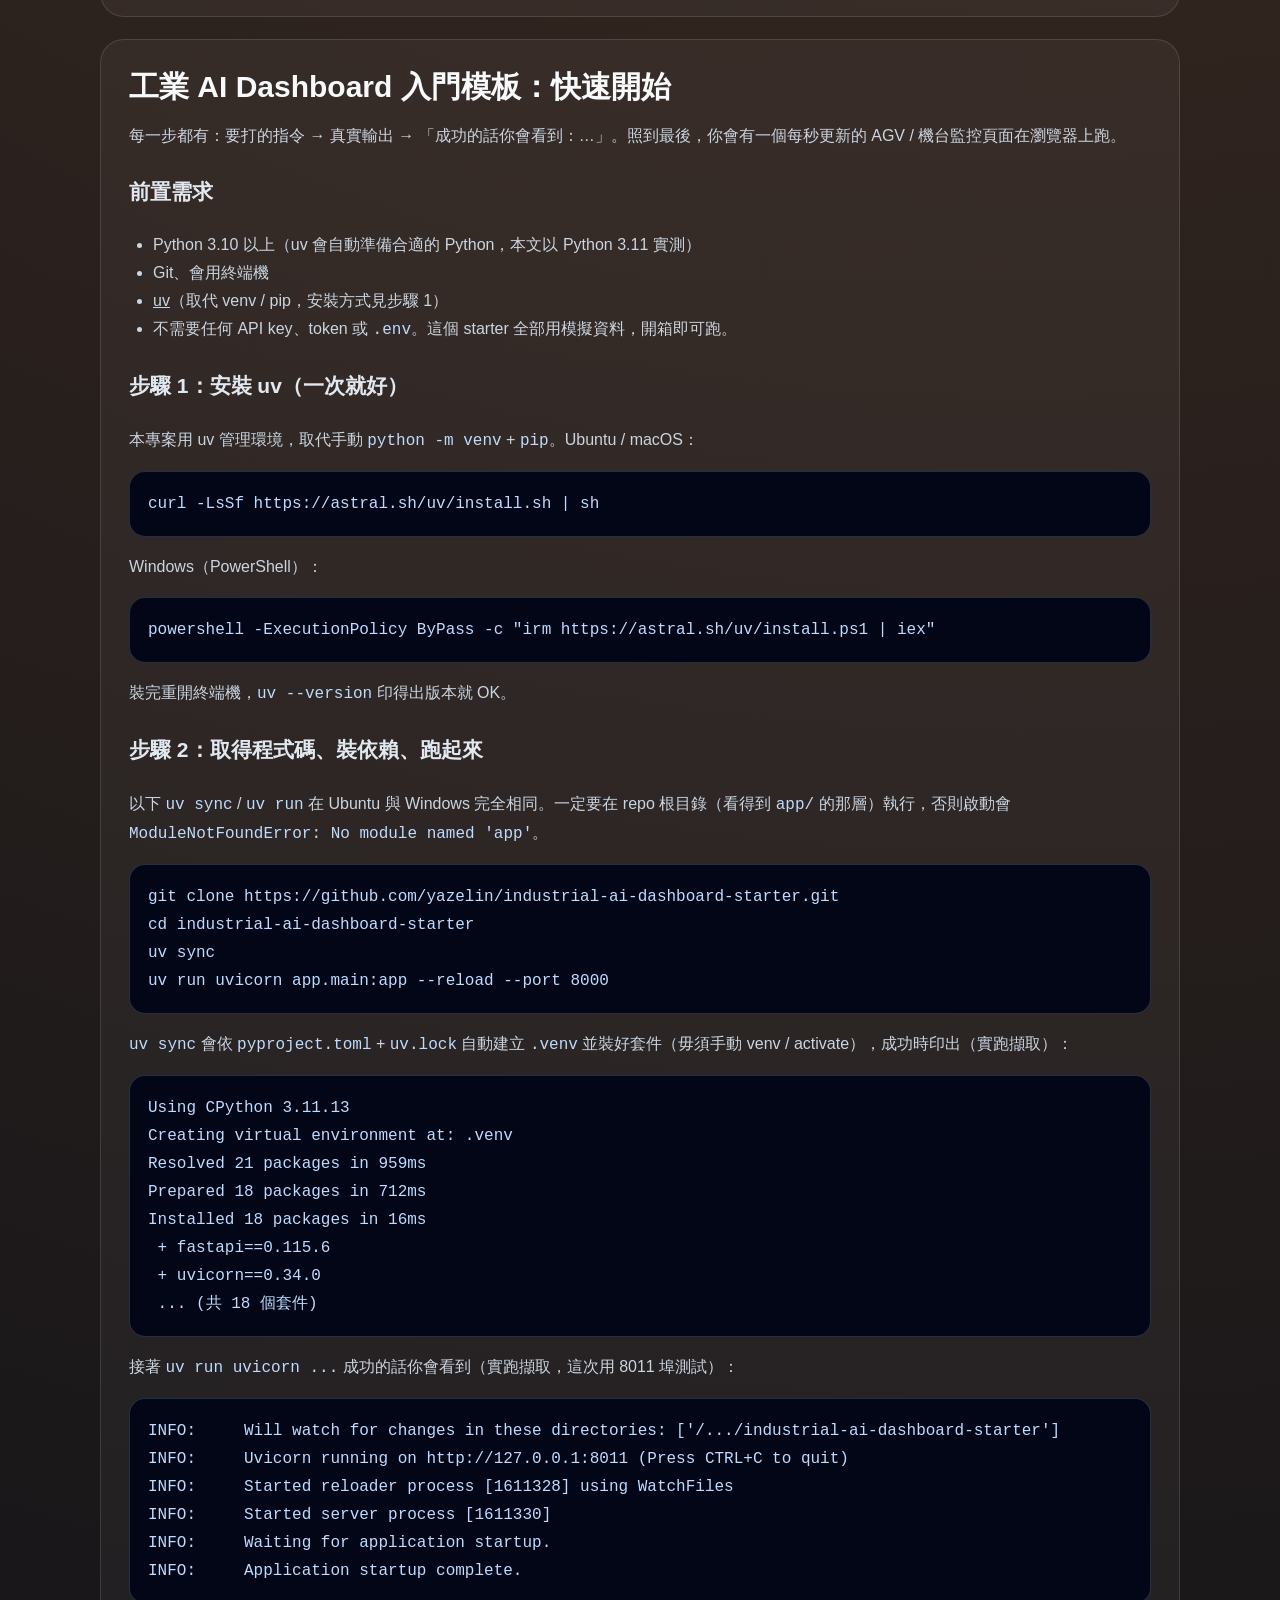
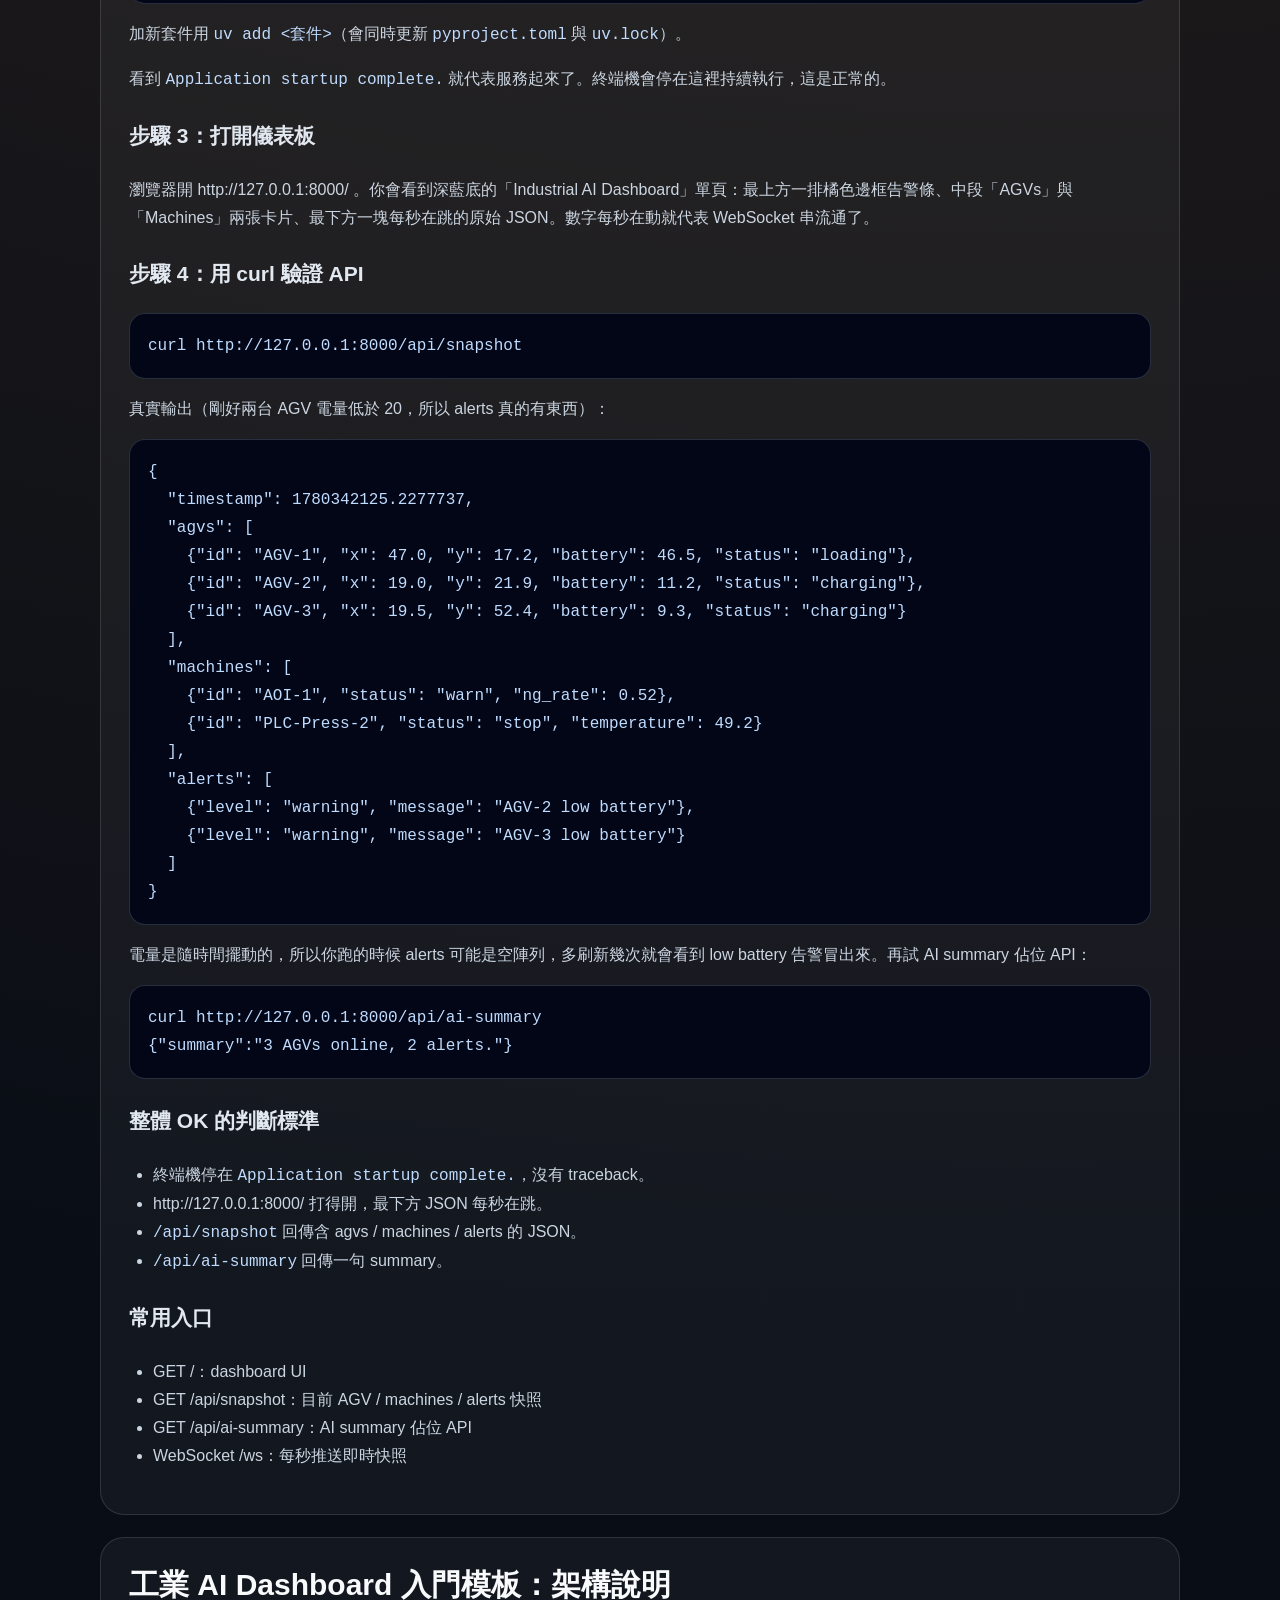
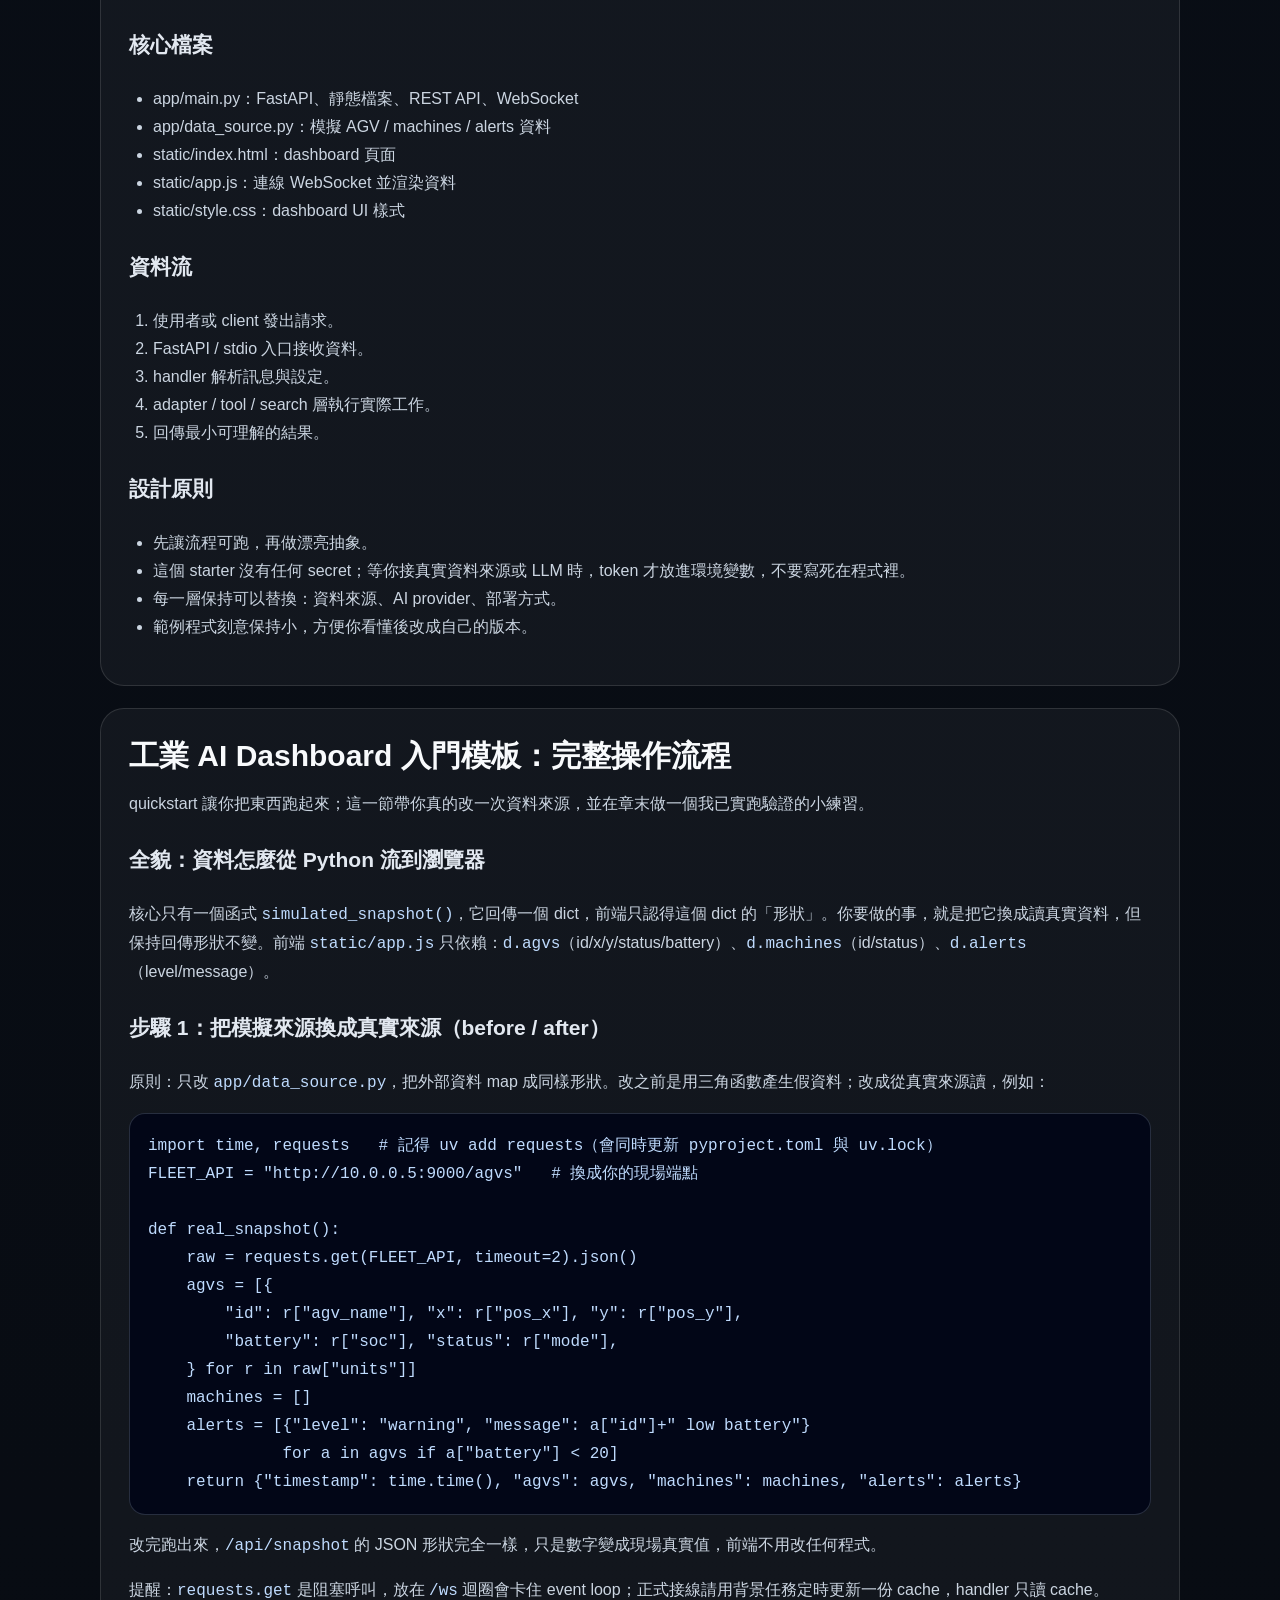
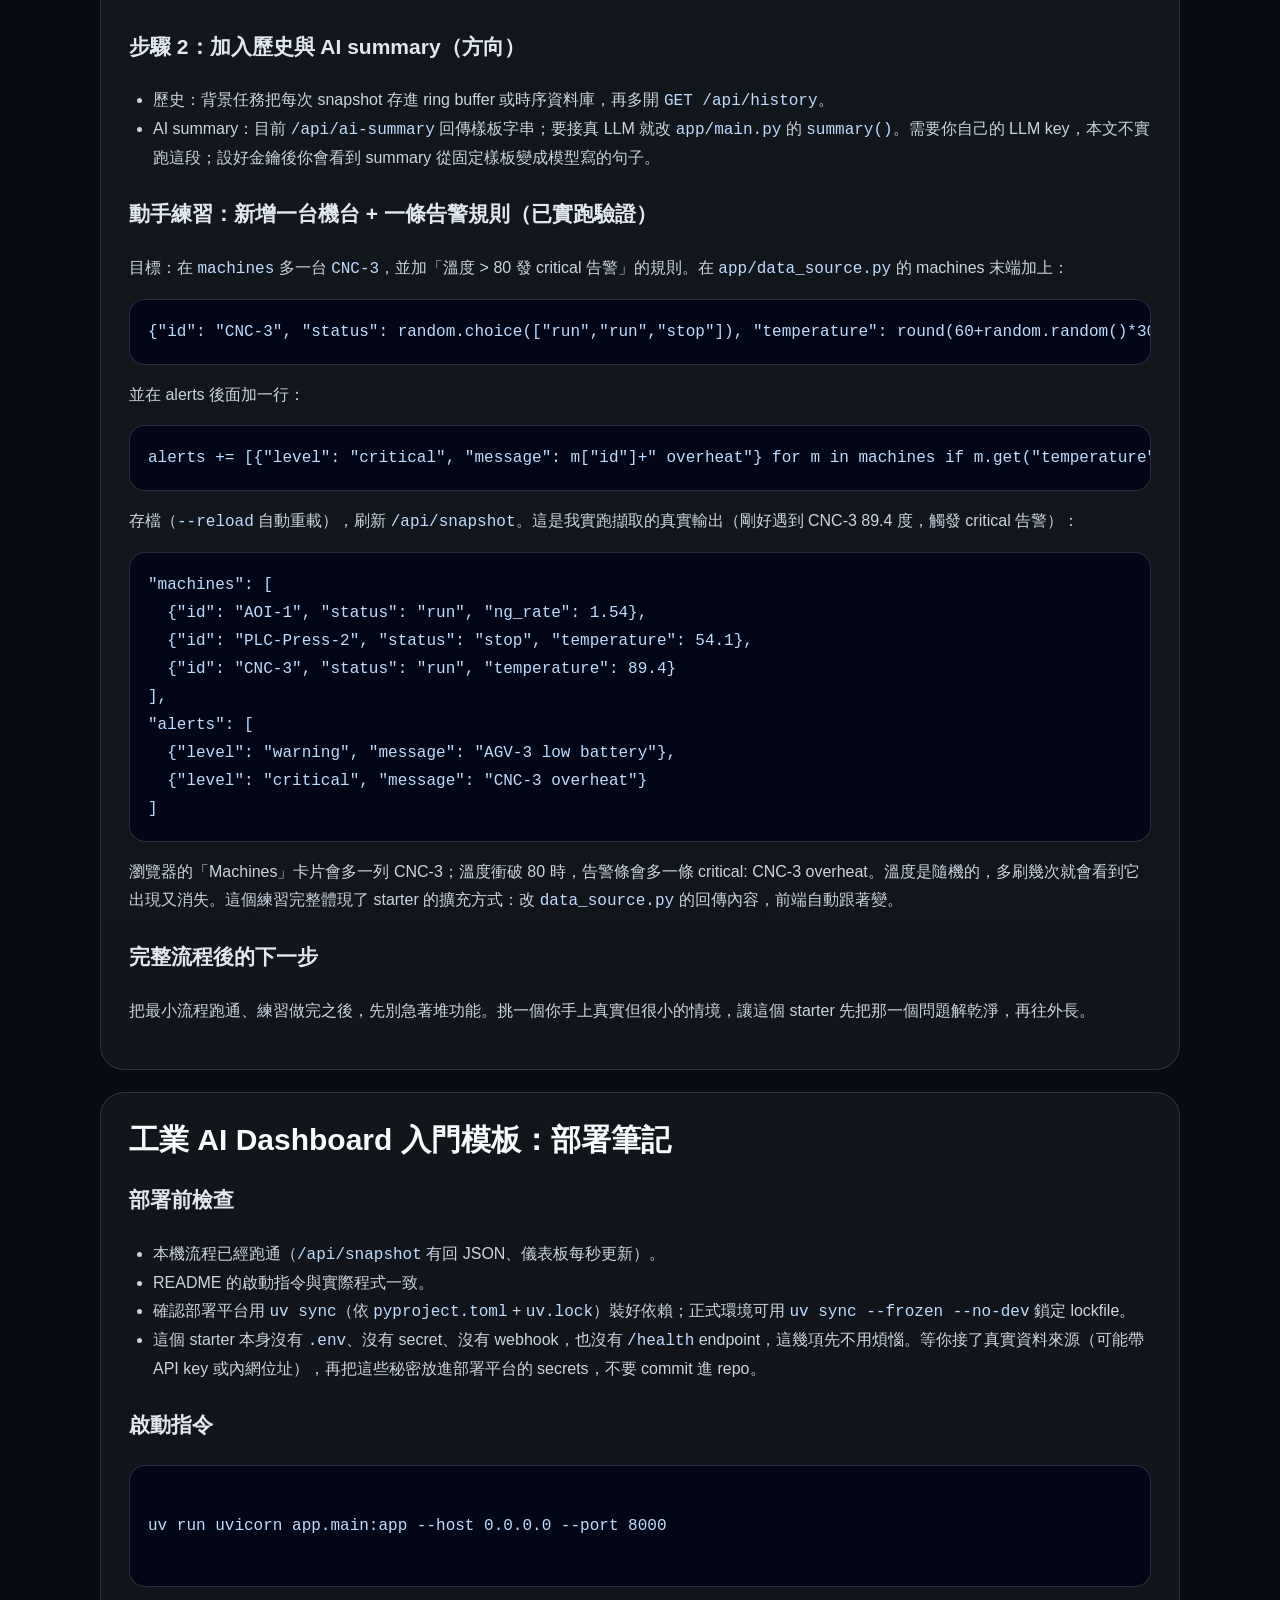
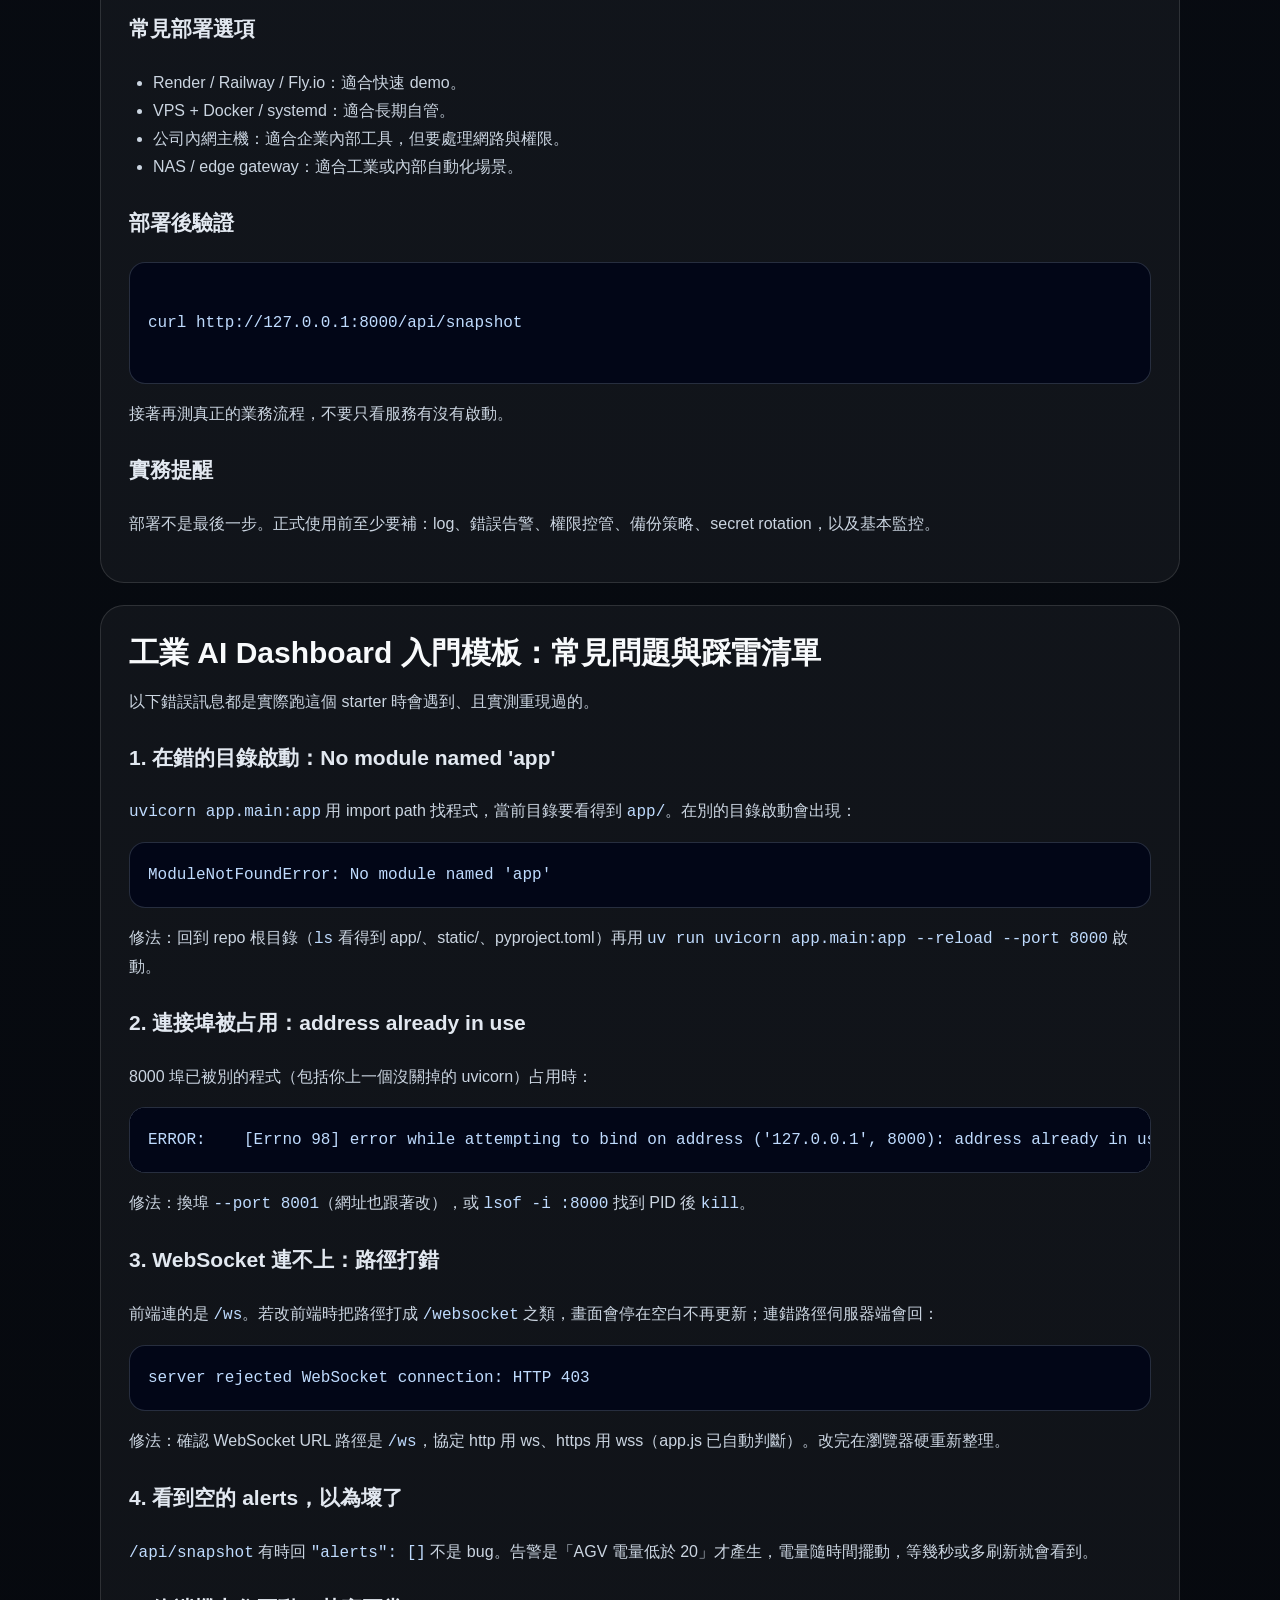
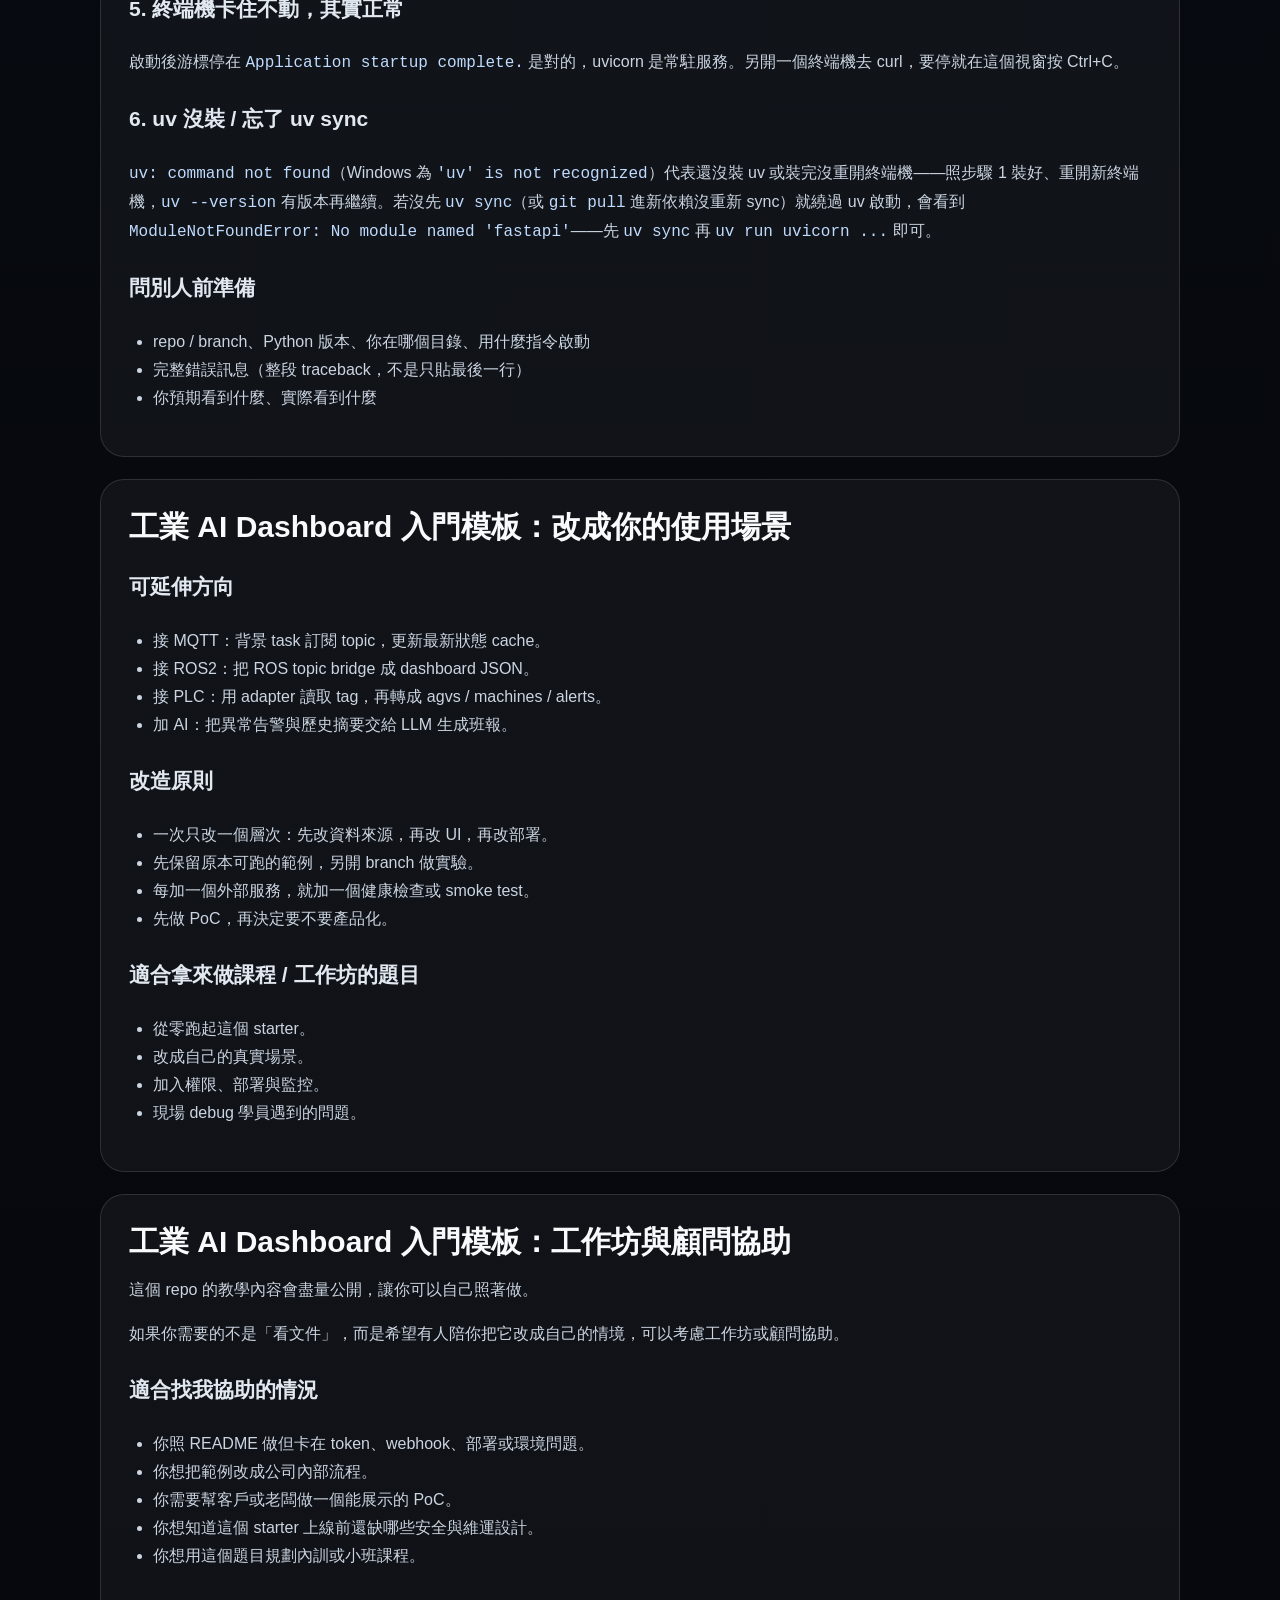
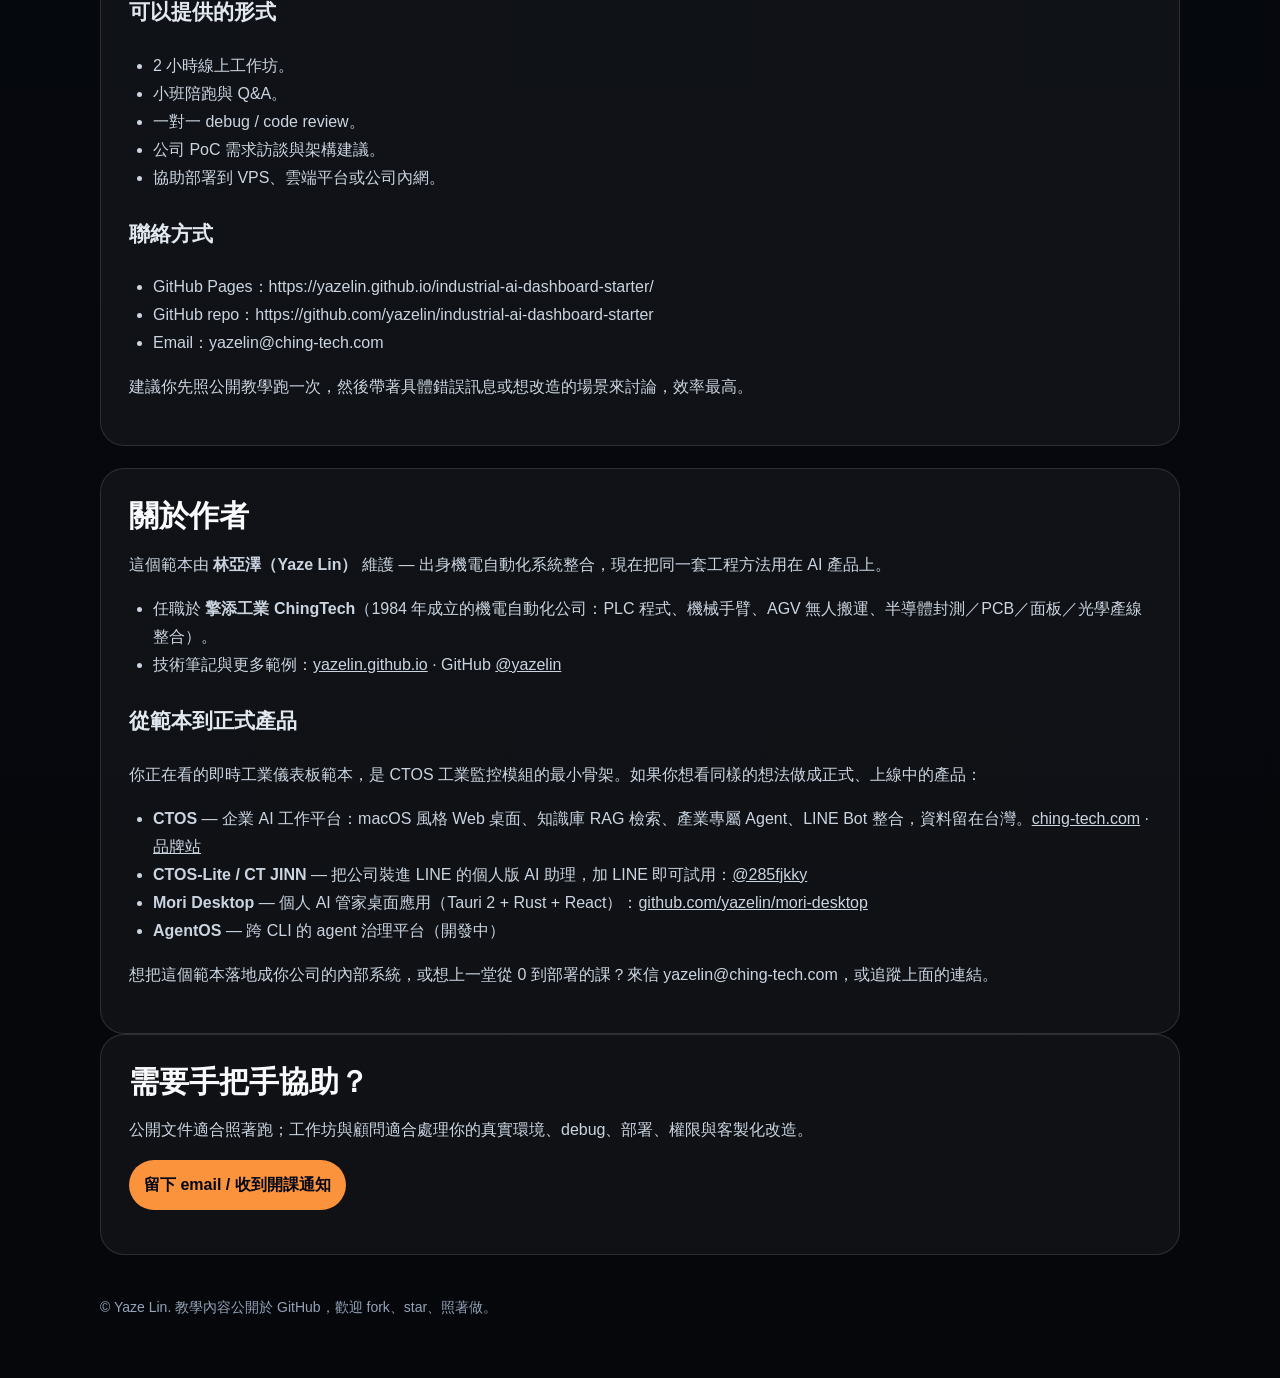
==== commit 90a6a214: "chore: migrate from venv/pip to a full uv project + cross-platform setup Replace the venv + pip work" ====
--- a/tutorial.html
+++ b/tutorial.html
@@ -28,27 +28,40 @@
 <p>每一步都有：要打的指令 → 真實輸出 → 「成功的話你會看到：…」。照到最後，你會有一個每秒更新的 AGV / 機台監控頁面在瀏覽器上跑。</p>
 <h3>前置需求</h3>
 <ul>
-<li>Python 3.10 以上（本文以 Python 3.12 實測）</li>
+<li>Python 3.10 以上（uv 會自動準備合適的 Python，本文以 Python 3.11 實測）</li>
 <li>Git、會用終端機</li>
+<li><a href="https://docs.astral.sh/uv/">uv</a>（取代 venv / pip，安裝方式見步驟 1）</li>
 <li>不需要任何 API key、token 或 <code>.env</code>。這個 starter 全部用模擬資料，開箱即可跑。</li>
 </ul>
-<h3>步驟 1：取得程式碼並安裝</h3>
+<h3>步驟 1：安裝 uv（一次就好）</h3>
+<p>本專案用 uv 管理環境，取代手動 <code>python -m venv</code> + <code>pip</code>。Ubuntu / macOS：</p>
+<pre><code>curl -LsSf https://astral.sh/uv/install.sh | sh</code></pre>
+<p>Windows（PowerShell）：</p>
+<pre><code>powershell -ExecutionPolicy ByPass -c "irm https://astral.sh/uv/install.ps1 | iex"</code></pre>
+<p>裝完重開終端機，<code>uv --version</code> 印得出版本就 OK。</p>
+<h3>步驟 2：取得程式碼、裝依賴、跑起來</h3>
+<p>以下 <code>uv sync</code> / <code>uv run</code> 在 Ubuntu 與 Windows 完全相同。一定要在 repo 根目錄（看得到 <code>app/</code> 的那層）執行，否則啟動會 <code>ModuleNotFoundError: No module named 'app'</code>。</p>
 <pre><code>git clone https://github.com/yazelin/industrial-ai-dashboard-starter.git
 cd industrial-ai-dashboard-starter
-python -m venv .venv
-source .venv/bin/activate
-pip install -r requirements.txt</code></pre>
-<p>成功的話你會看到 <code>pip</code> 印出 <code>Successfully installed ...</code>，提示字元前面多了 <code>(.venv)</code>。</p>
-<h3>步驟 2：啟動服務</h3>
-<p>一定要在 repo 根目錄（看得到 <code>app/</code> 的那層）執行，否則會 <code>ModuleNotFoundError: No module named 'app'</code>。</p>
-<pre><code>uvicorn app.main:app --reload --port 8000</code></pre>
-<p>成功的話你會看到（真實輸出）：</p>
+uv sync
+uv run uvicorn app.main:app --reload --port 8000</code></pre>
+<p><code>uv sync</code> 會依 <code>pyproject.toml</code> + <code>uv.lock</code> 自動建立 <code>.venv</code> 並裝好套件（毋須手動 venv / activate），成功時印出（實跑擷取）：</p>
+<pre><code>Using CPython 3.11.13
+Creating virtual environment at: .venv
+Resolved 21 packages in 959ms
+Prepared 18 packages in 712ms
+Installed 18 packages in 16ms
+ + fastapi==0.115.6
+ + uvicorn==0.34.0
+ ... (共 18 個套件)</code></pre>
+<p>接著 <code>uv run uvicorn ...</code> 成功的話你會看到（實跑擷取，這次用 8011 埠測試）：</p>
 <pre><code>INFO:     Will watch for changes in these directories: ['/.../industrial-ai-dashboard-starter']
-INFO:     Uvicorn running on http://127.0.0.1:8000 (Press CTRL+C to quit)
-INFO:     Started reloader process [787819] using WatchFiles
-INFO:     Started server process [787821]
+INFO:     Uvicorn running on http://127.0.0.1:8011 (Press CTRL+C to quit)
+INFO:     Started reloader process [1611328] using WatchFiles
+INFO:     Started server process [1611330]
 INFO:     Waiting for application startup.
 INFO:     Application startup complete.</code></pre>
+<p>加新套件用 <code>uv add &lt;套件&gt;</code>（會同時更新 <code>pyproject.toml</code> 與 <code>uv.lock</code>）。</p>
 <p>看到 <code>Application startup complete.</code> 就代表服務起來了。終端機會停在這裡持續執行，這是正常的。</p>
 <h3>步驟 3：打開儀表板</h3>
 <p>瀏覽器開 http://127.0.0.1:8000/ 。你會看到深藍底的「Industrial AI Dashboard」單頁：最上方一排橘色邊框告警條、中段「AGVs」與「Machines」兩張卡片、最下方一塊每秒在跳的原始 JSON。數字每秒在動就代表 WebSocket 串流通了。</p>
@@ -116,7 +129,7 @@
 <p>核心只有一個函式 <code>simulated_snapshot()</code>，它回傳一個 dict，前端只認得這個 dict 的「形狀」。你要做的事，就是把它換成讀真實資料，但保持回傳形狀不變。前端 <code>static/app.js</code> 只依賴：<code>d.agvs</code>（id/x/y/status/battery）、<code>d.machines</code>（id/status）、<code>d.alerts</code>（level/message）。</p>
 <h3>步驟 1：把模擬來源換成真實來源（before / after）</h3>
 <p>原則：只改 <code>app/data_source.py</code>，把外部資料 map 成同樣形狀。改之前是用三角函數產生假資料；改成從真實來源讀，例如：</p>
-<pre><code>import time, requests   # 記得 pip install requests 並加進 requirements.txt
+<pre><code>import time, requests   # 記得 uv add requests（會同時更新 pyproject.toml 與 uv.lock）
 FLEET_API = "http://10.0.0.5:9000/agvs"   # 換成你的現場端點
 
 def real_snapshot():
@@ -158,12 +171,12 @@
 <ul>
 <li>本機流程已經跑通（<code>/api/snapshot</code> 有回 JSON、儀表板每秒更新）。</li>
 <li>README 的啟動指令與實際程式一致。</li>
-<li>確認 <code>requirements.txt</code> 已被部署平台安裝。</li>
+<li>確認部署平台用 <code>uv sync</code>（依 <code>pyproject.toml</code> + <code>uv.lock</code>）裝好依賴；正式環境可用 <code>uv sync --frozen --no-dev</code> 鎖定 lockfile。</li>
 <li>這個 starter 本身沒有 <code>.env</code>、沒有 secret、沒有 webhook，也沒有 <code>/health</code> endpoint，這幾項先不用煩惱。等你接了真實資料來源（可能帶 API key 或內網位址），再把這些秘密放進部署平台的 secrets，不要 commit 進 repo。</li>
 </ul>
 <h3>啟動指令</h3>
 <pre><code>
-uvicorn app.main:app --host 0.0.0.0 --port 8000
+uv run uvicorn app.main:app --host 0.0.0.0 --port 8000
 
 </code></pre>
 <h3>常見部署選項</h3>
@@ -185,7 +198,7 @@
 <h3>1. 在錯的目錄啟動：No module named 'app'</h3>
 <p><code>uvicorn app.main:app</code> 用 import path 找程式，當前目錄要看得到 <code>app/</code>。在別的目錄啟動會出現：</p>
 <pre><code>ModuleNotFoundError: No module named 'app'</code></pre>
-<p>修法：回到 repo 根目錄（<code>ls</code> 看得到 app/、static/、requirements.txt）再啟動。</p>
+<p>修法：回到 repo 根目錄（<code>ls</code> 看得到 app/、static/、pyproject.toml）再用 <code>uv run uvicorn app.main:app --reload --port 8000</code> 啟動。</p>
 <h3>2. 連接埠被占用：address already in use</h3>
 <p>8000 埠已被別的程式（包括你上一個沒關掉的 uvicorn）占用時：</p>
 <pre><code>ERROR:    [Errno 98] error while attempting to bind on address ('127.0.0.1', 8000): address already in use</code></pre>
@@ -198,6 +211,8 @@
 <p><code>/api/snapshot</code> 有時回 <code>"alerts": []</code> 不是 bug。告警是「AGV 電量低於 20」才產生，電量隨時間擺動，等幾秒或多刷新就會看到。</p>
 <h3>5. 終端機卡住不動，其實正常</h3>
 <p>啟動後游標停在 <code>Application startup complete.</code> 是對的，uvicorn 是常駐服務。另開一個終端機去 curl，要停就在這個視窗按 Ctrl+C。</p>
+<h3>6. uv 沒裝 / 忘了 uv sync</h3>
+<p><code>uv: command not found</code>（Windows 為 <code>'uv' is not recognized</code>）代表還沒裝 uv 或裝完沒重開終端機——照步驟 1 裝好、重開新終端機，<code>uv --version</code> 有版本再繼續。若沒先 <code>uv sync</code>（或 <code>git pull</code> 進新依賴沒重新 sync）就繞過 uv 啟動，會看到 <code>ModuleNotFoundError: No module named 'fastapi'</code>——先 <code>uv sync</code> 再 <code>uv run uvicorn ...</code> 即可。</p>
 <h3>問別人前準備</h3>
 <ul>
 <li>repo / branch、Python 版本、你在哪個目錄、用什麼指令啟動</li>
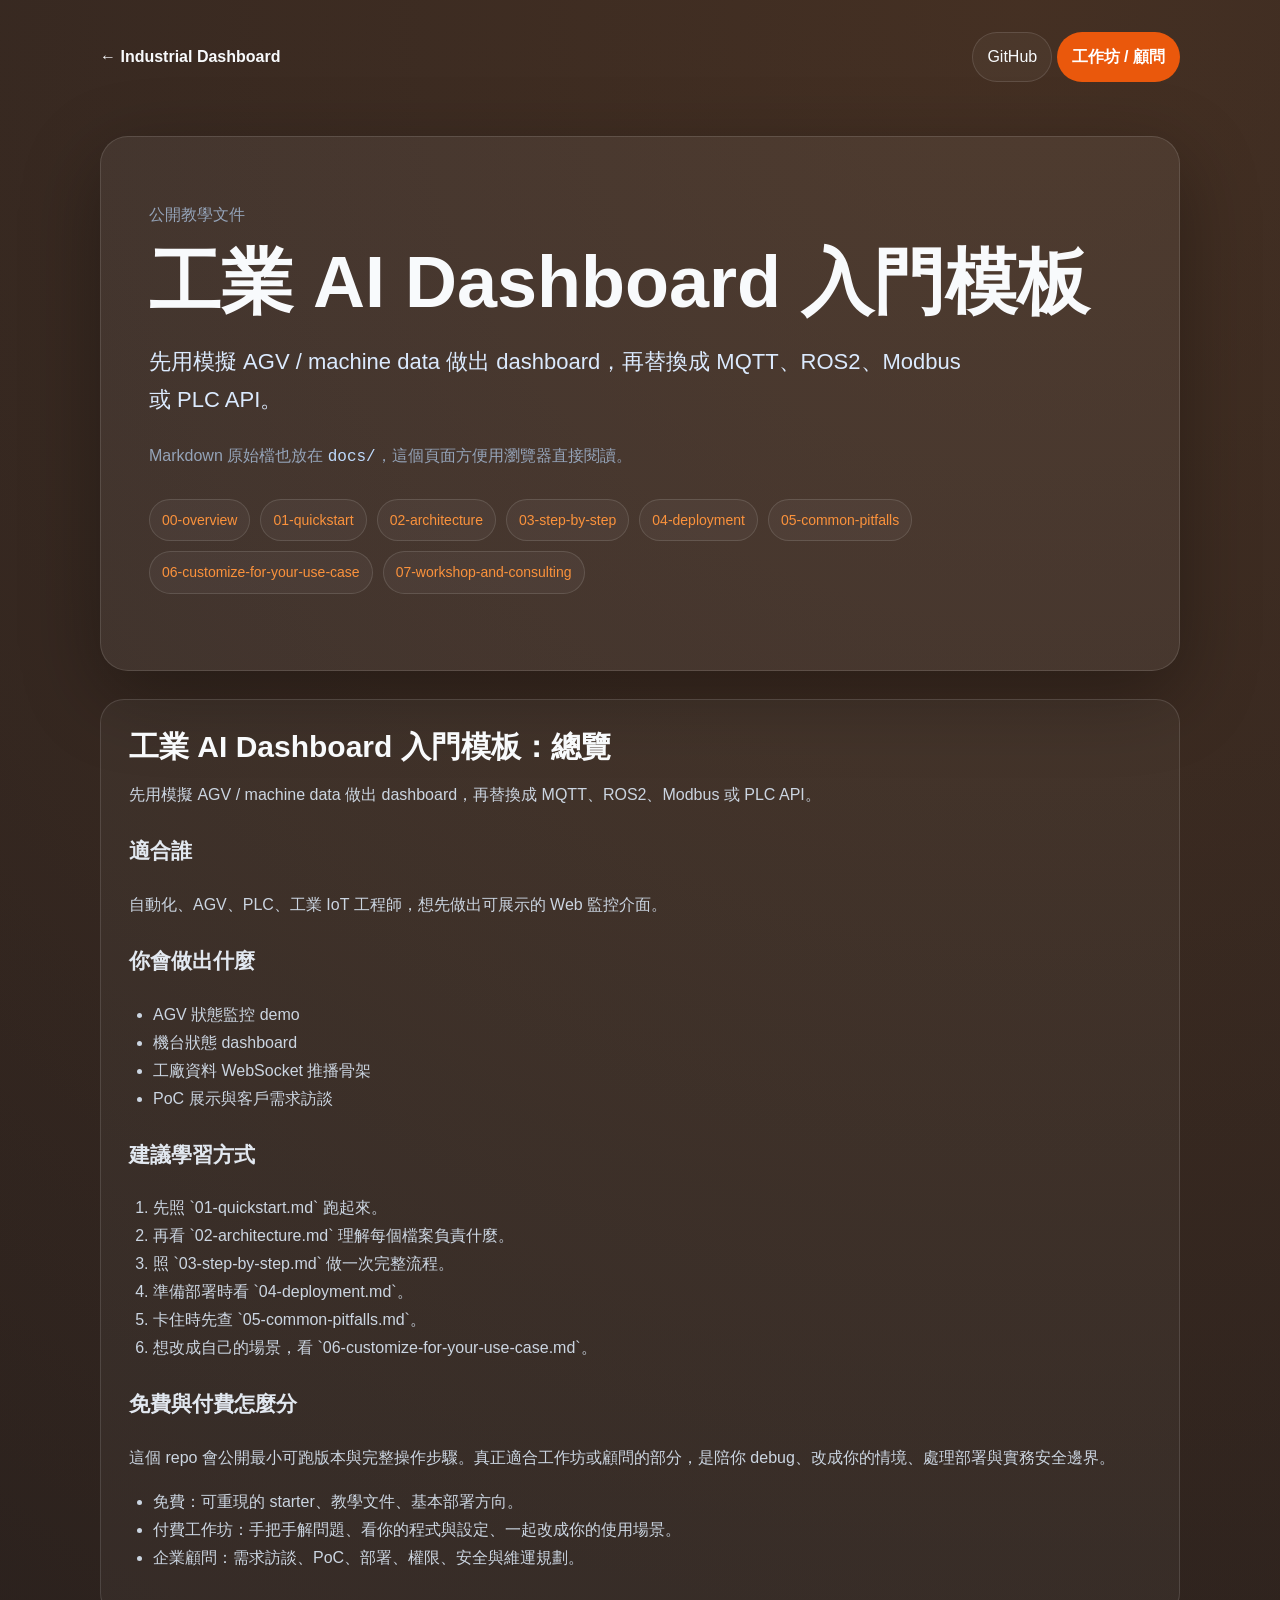
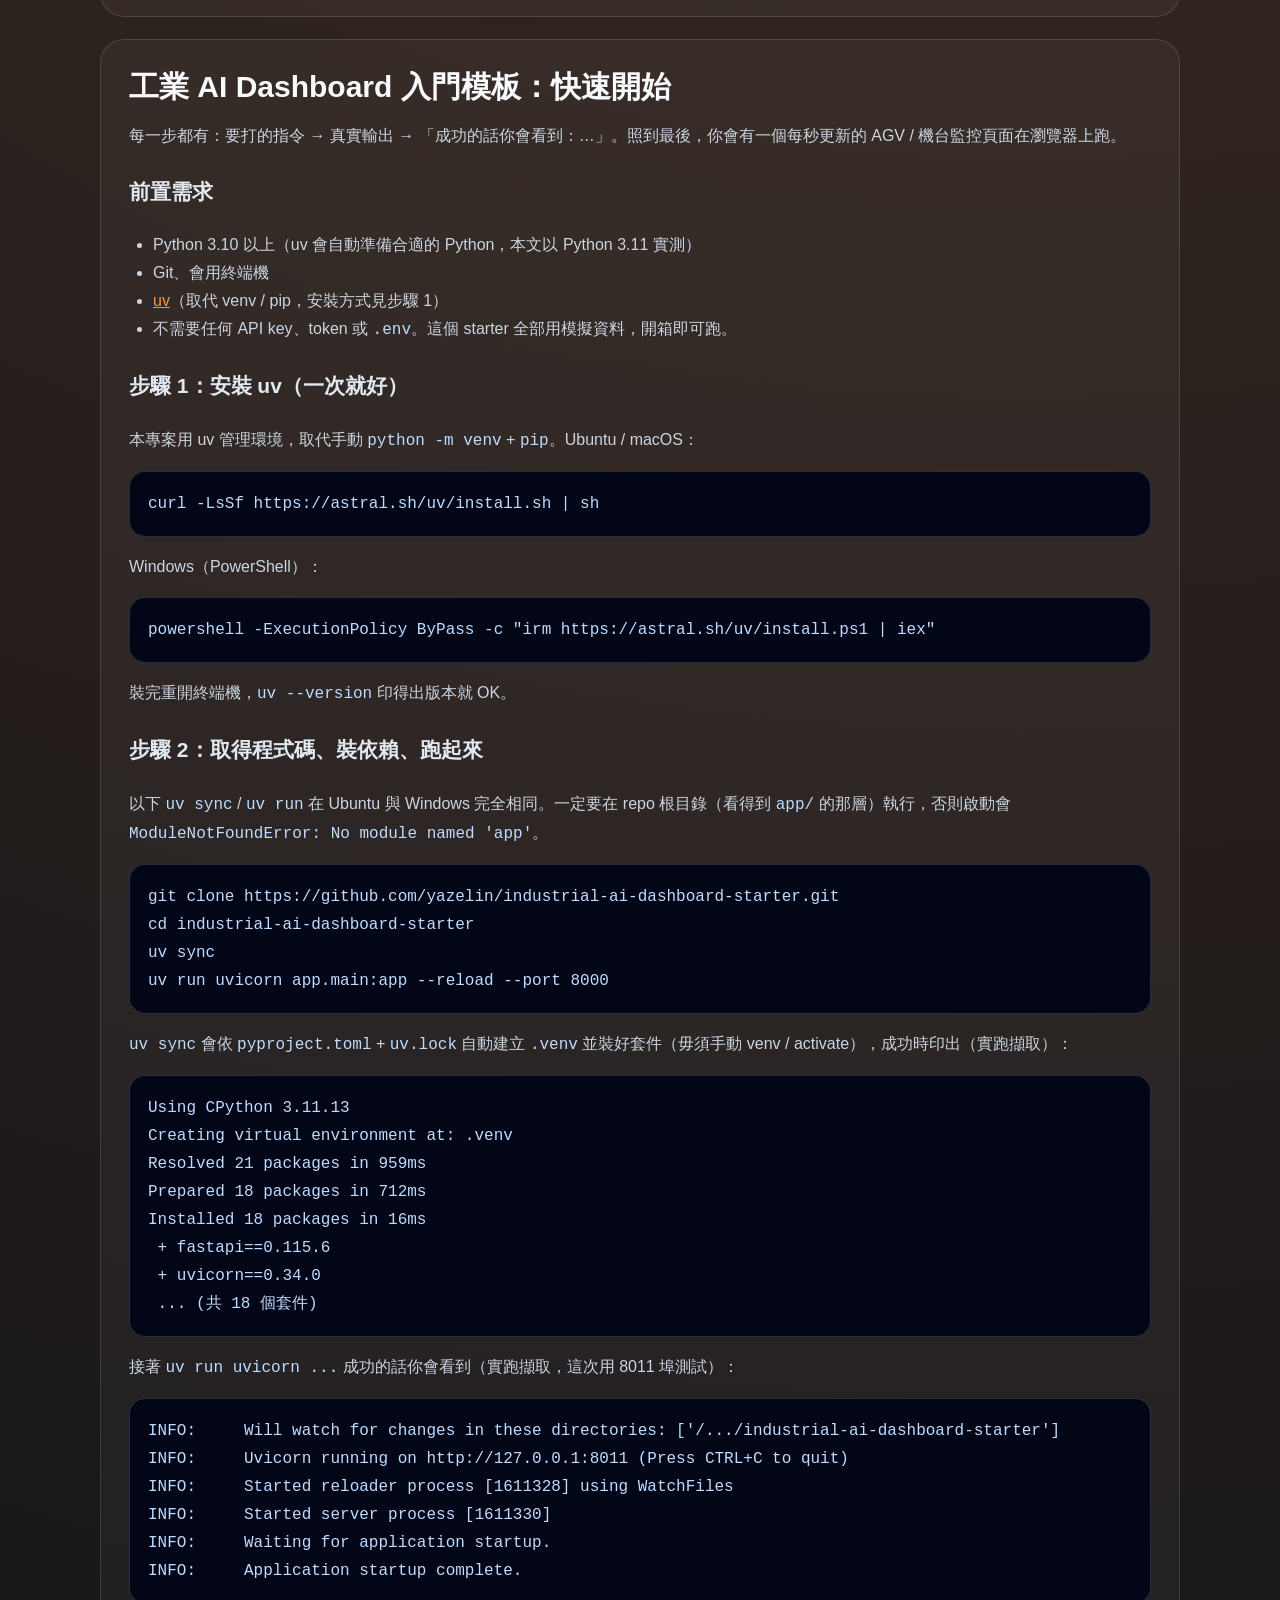
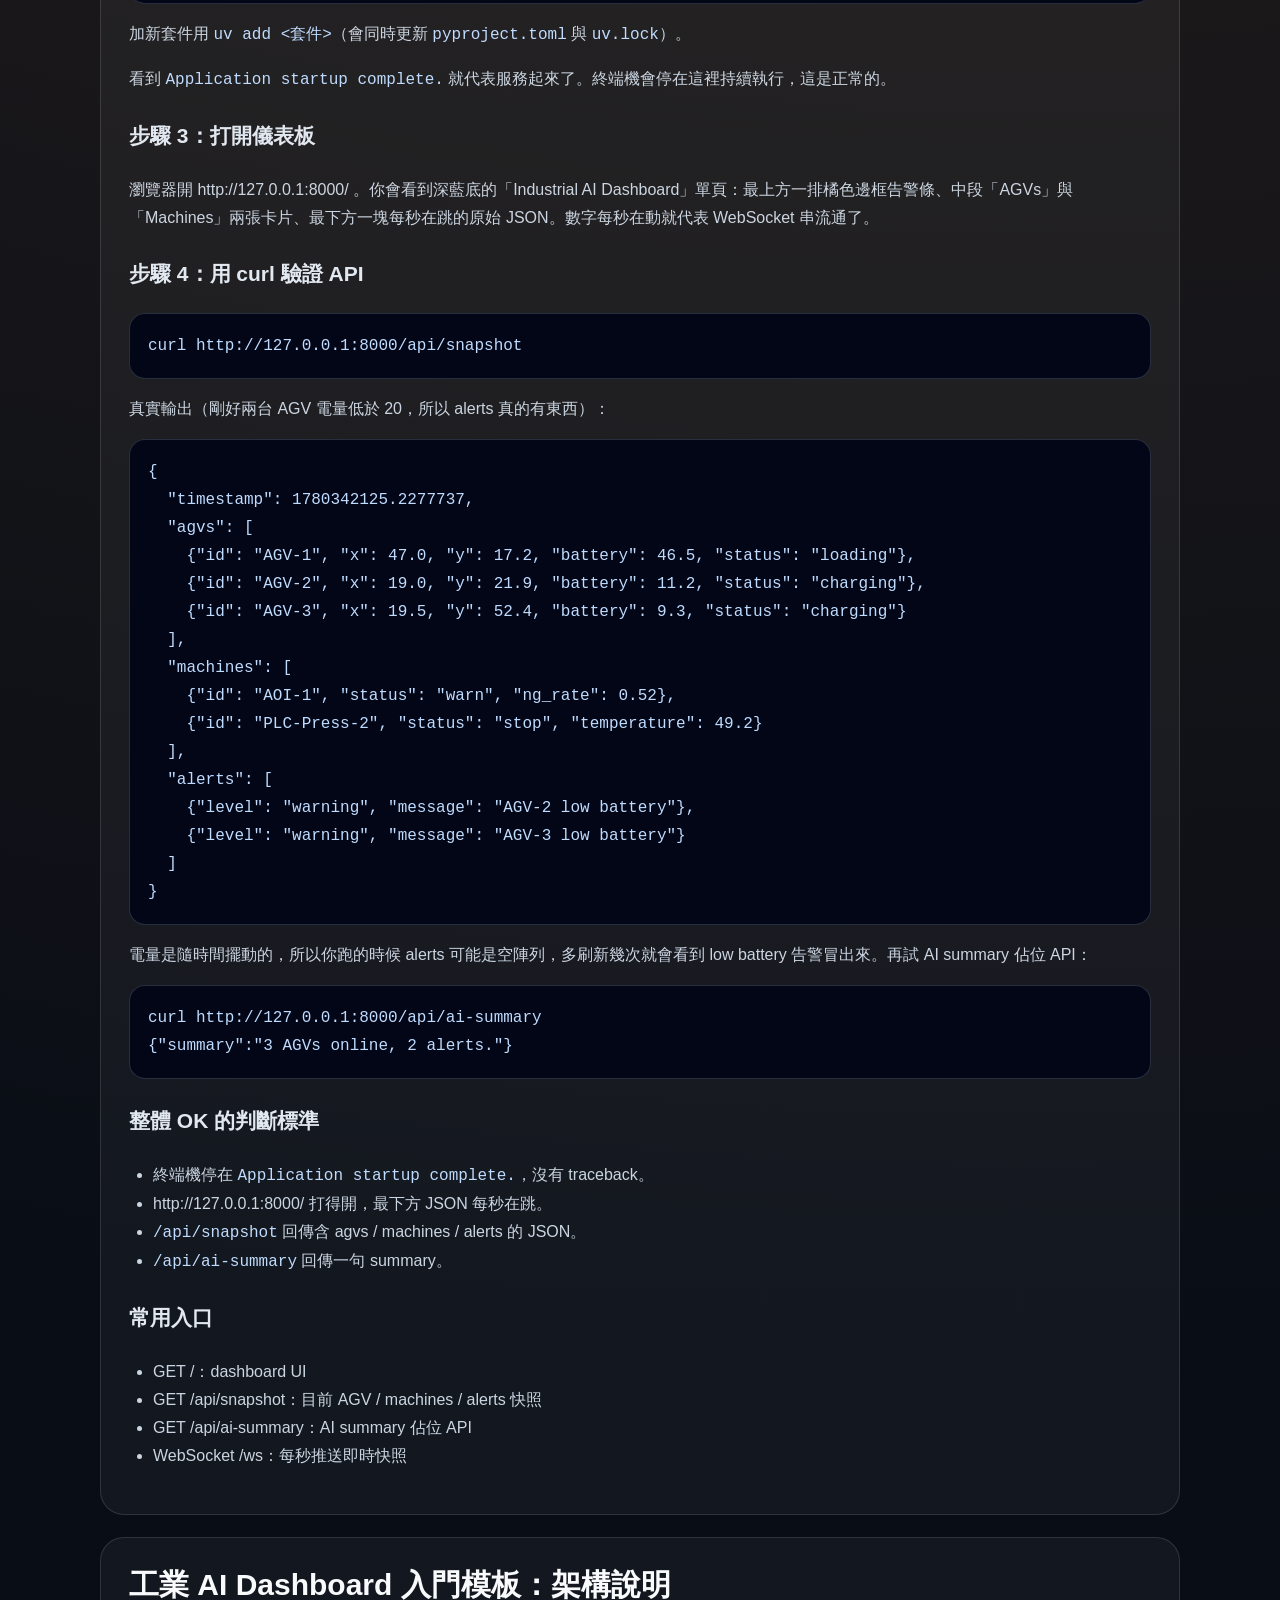
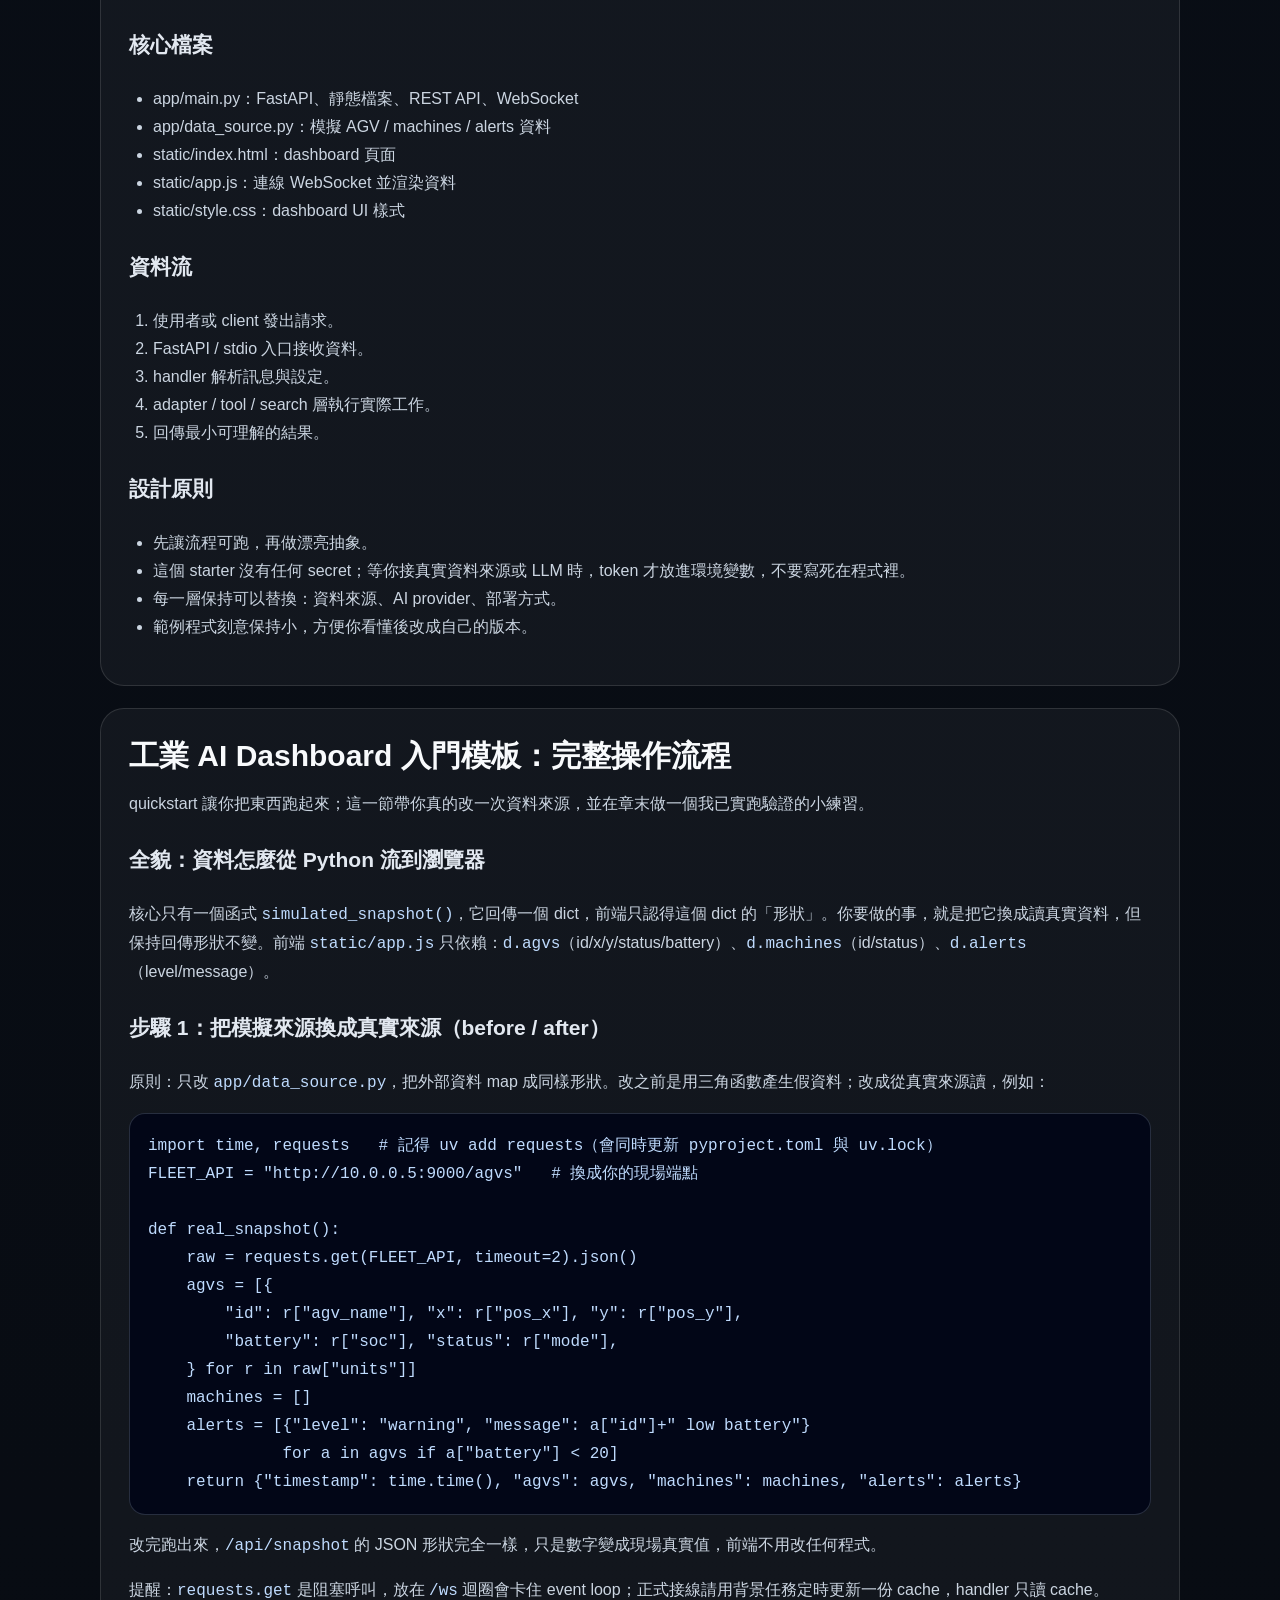
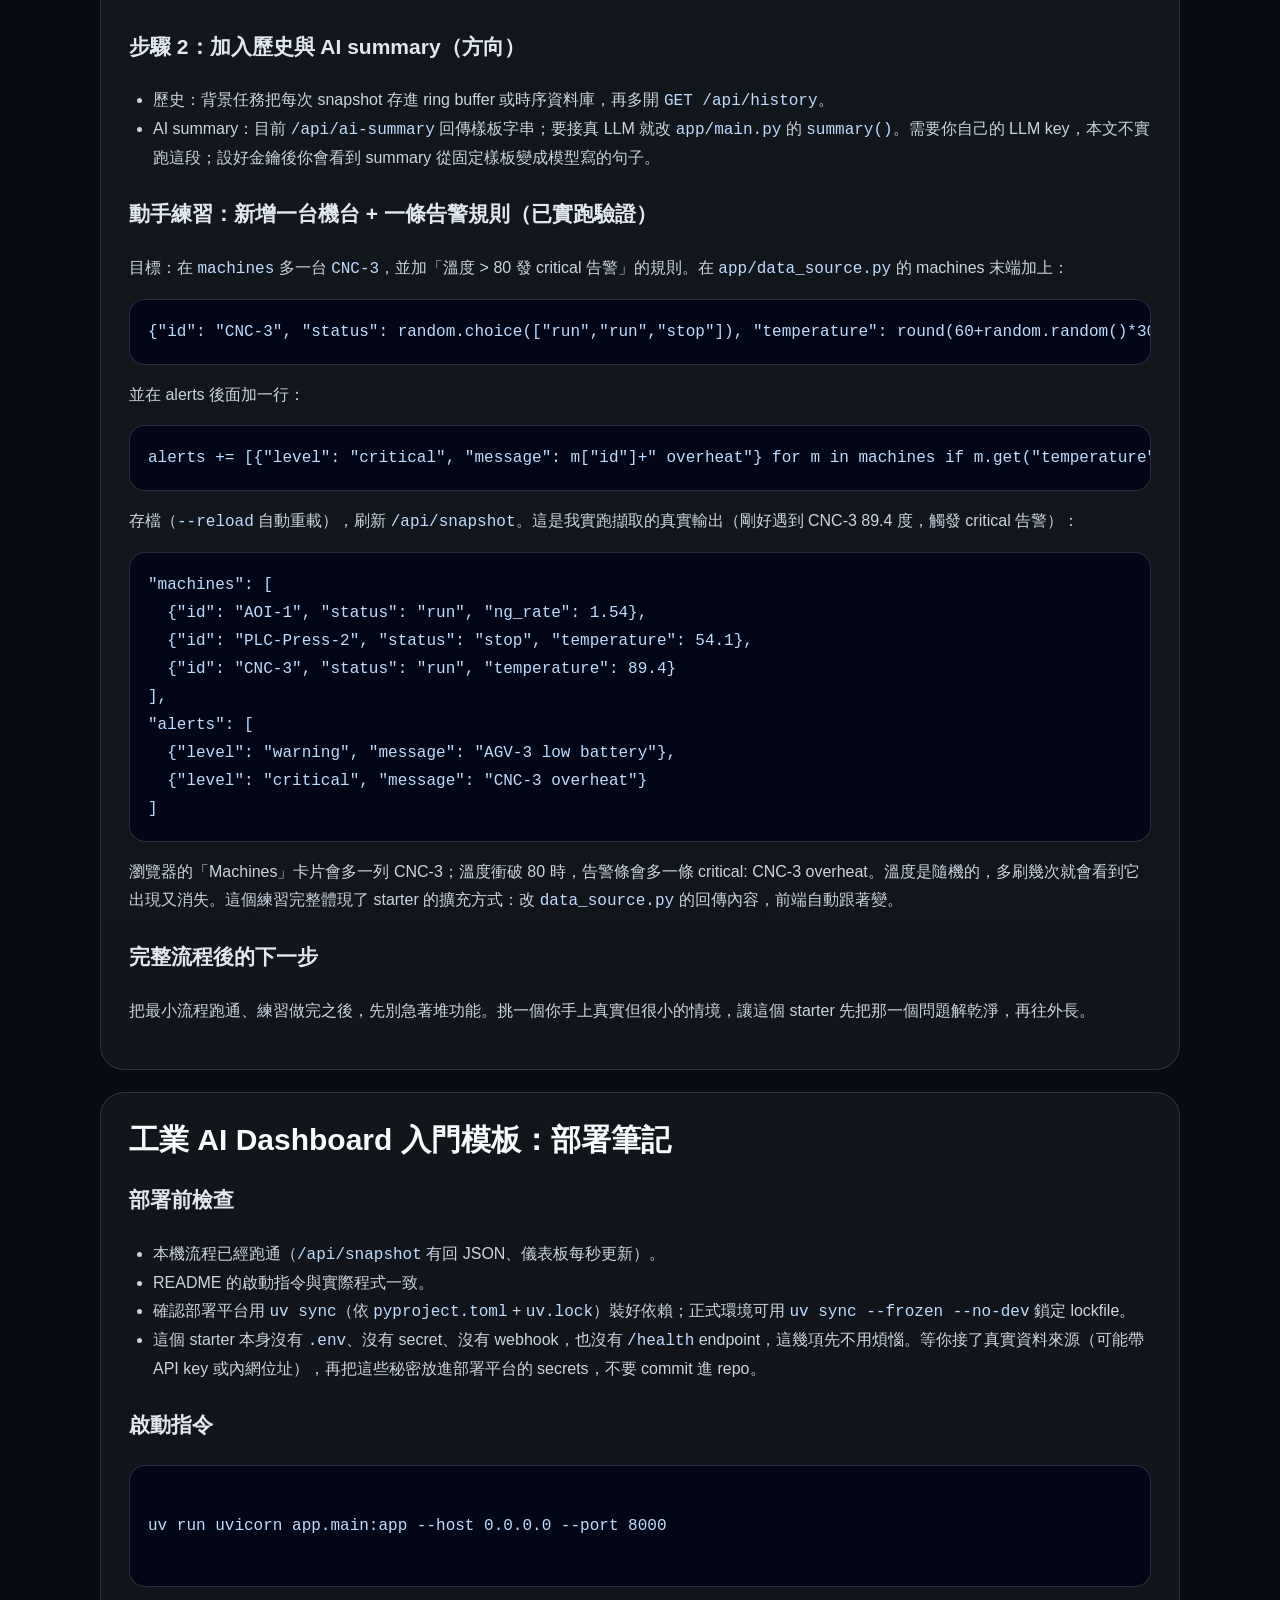
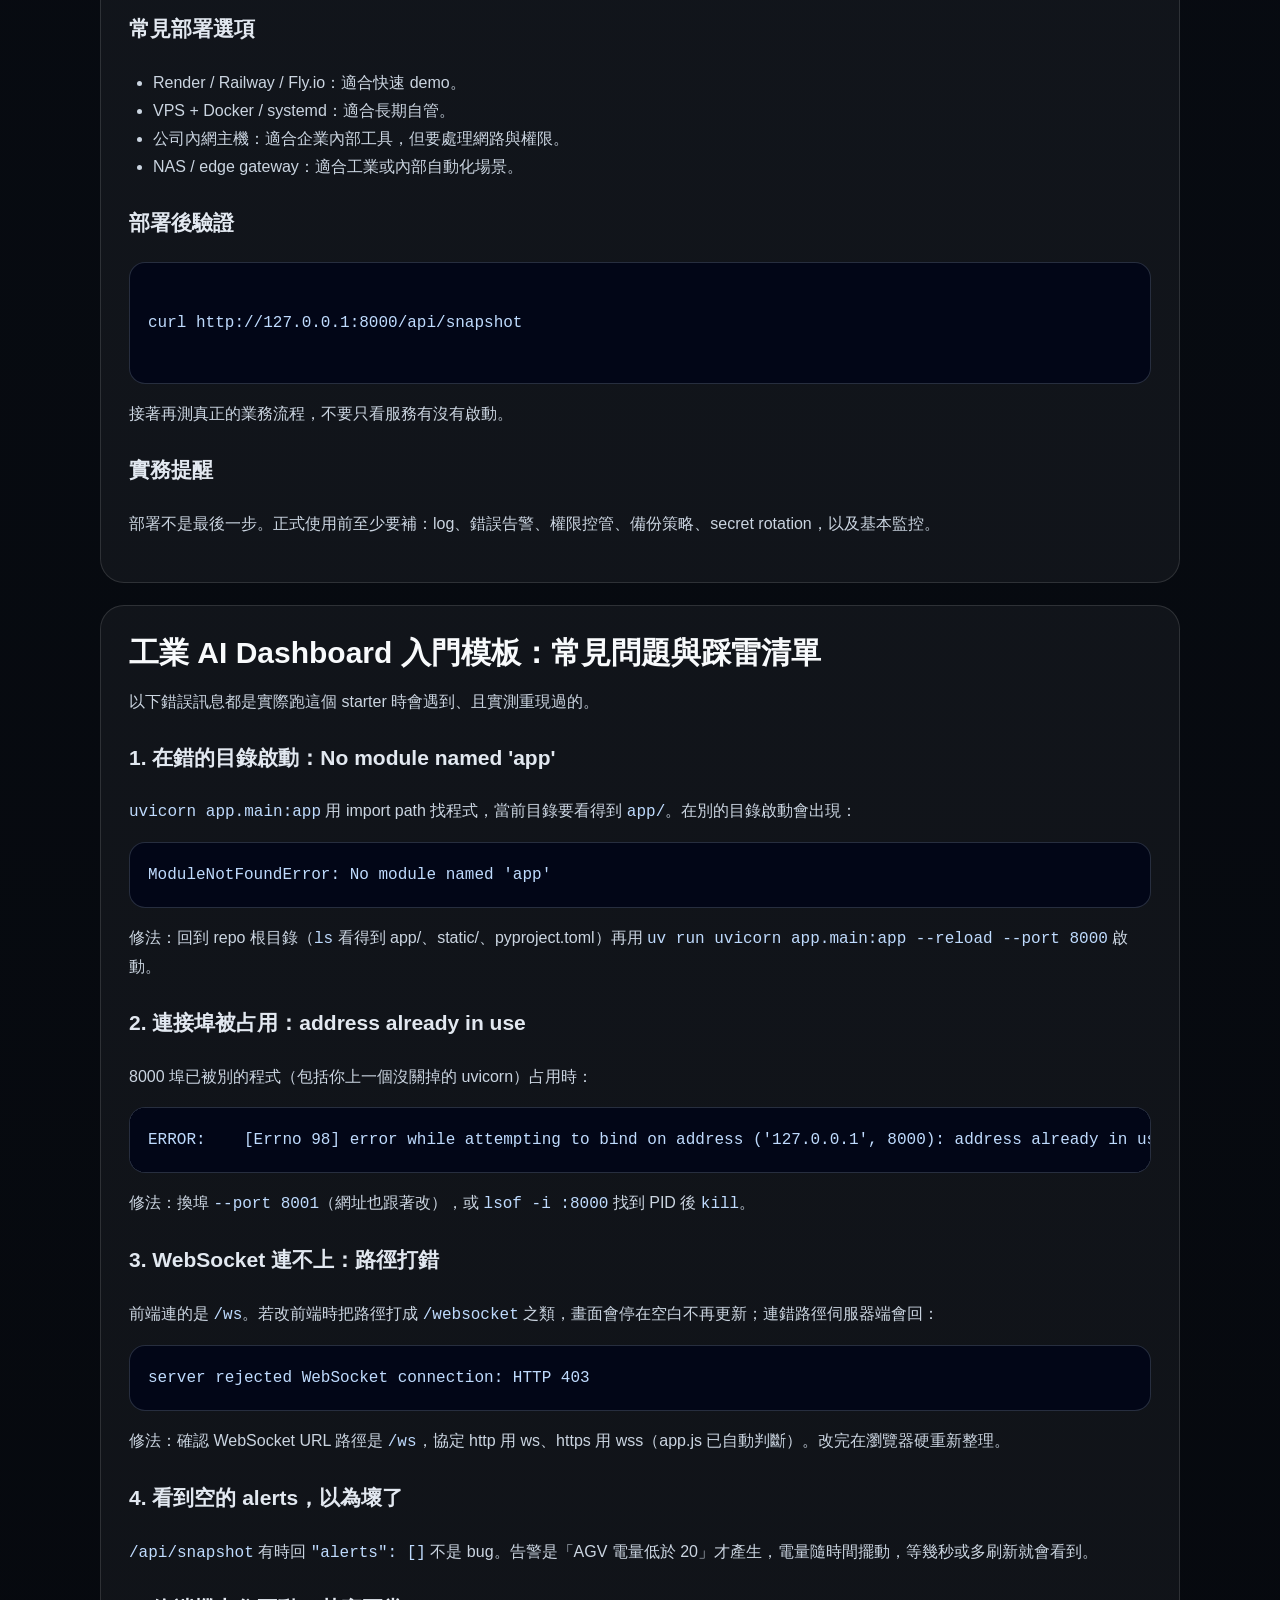
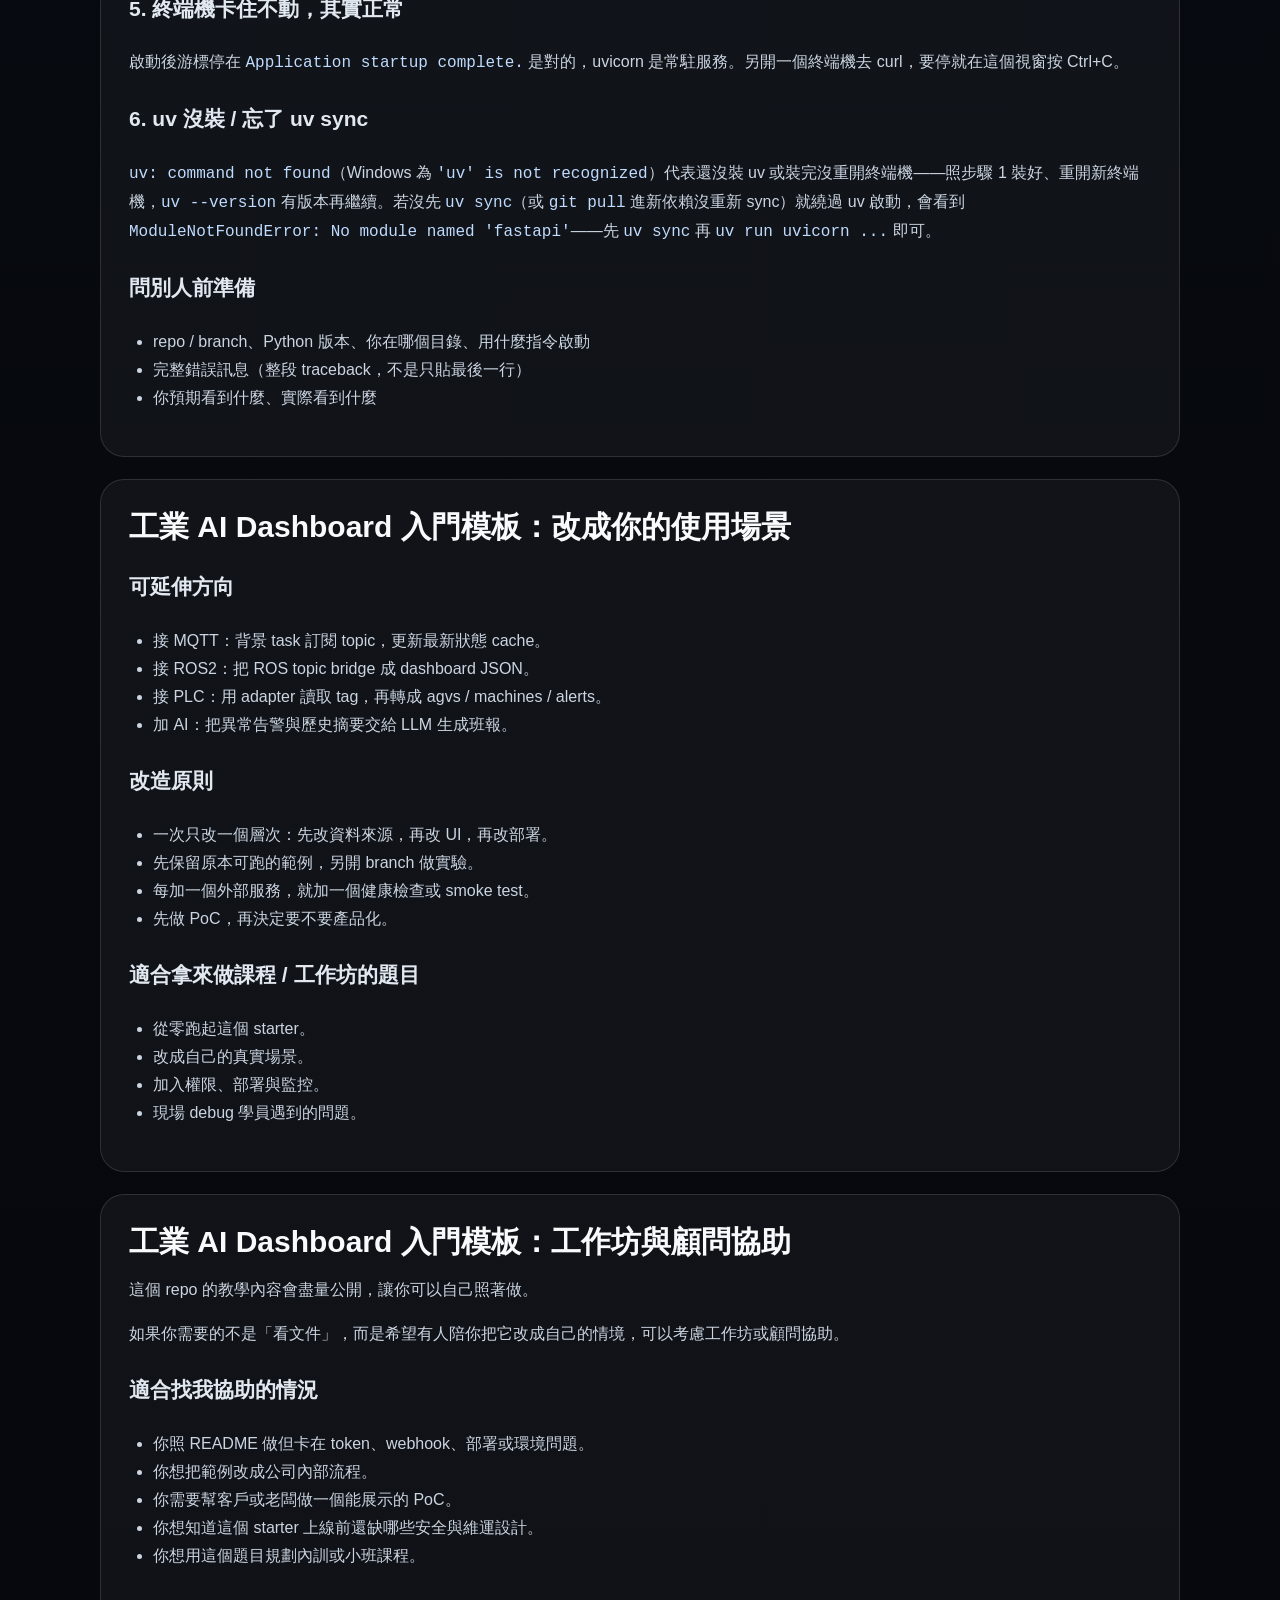
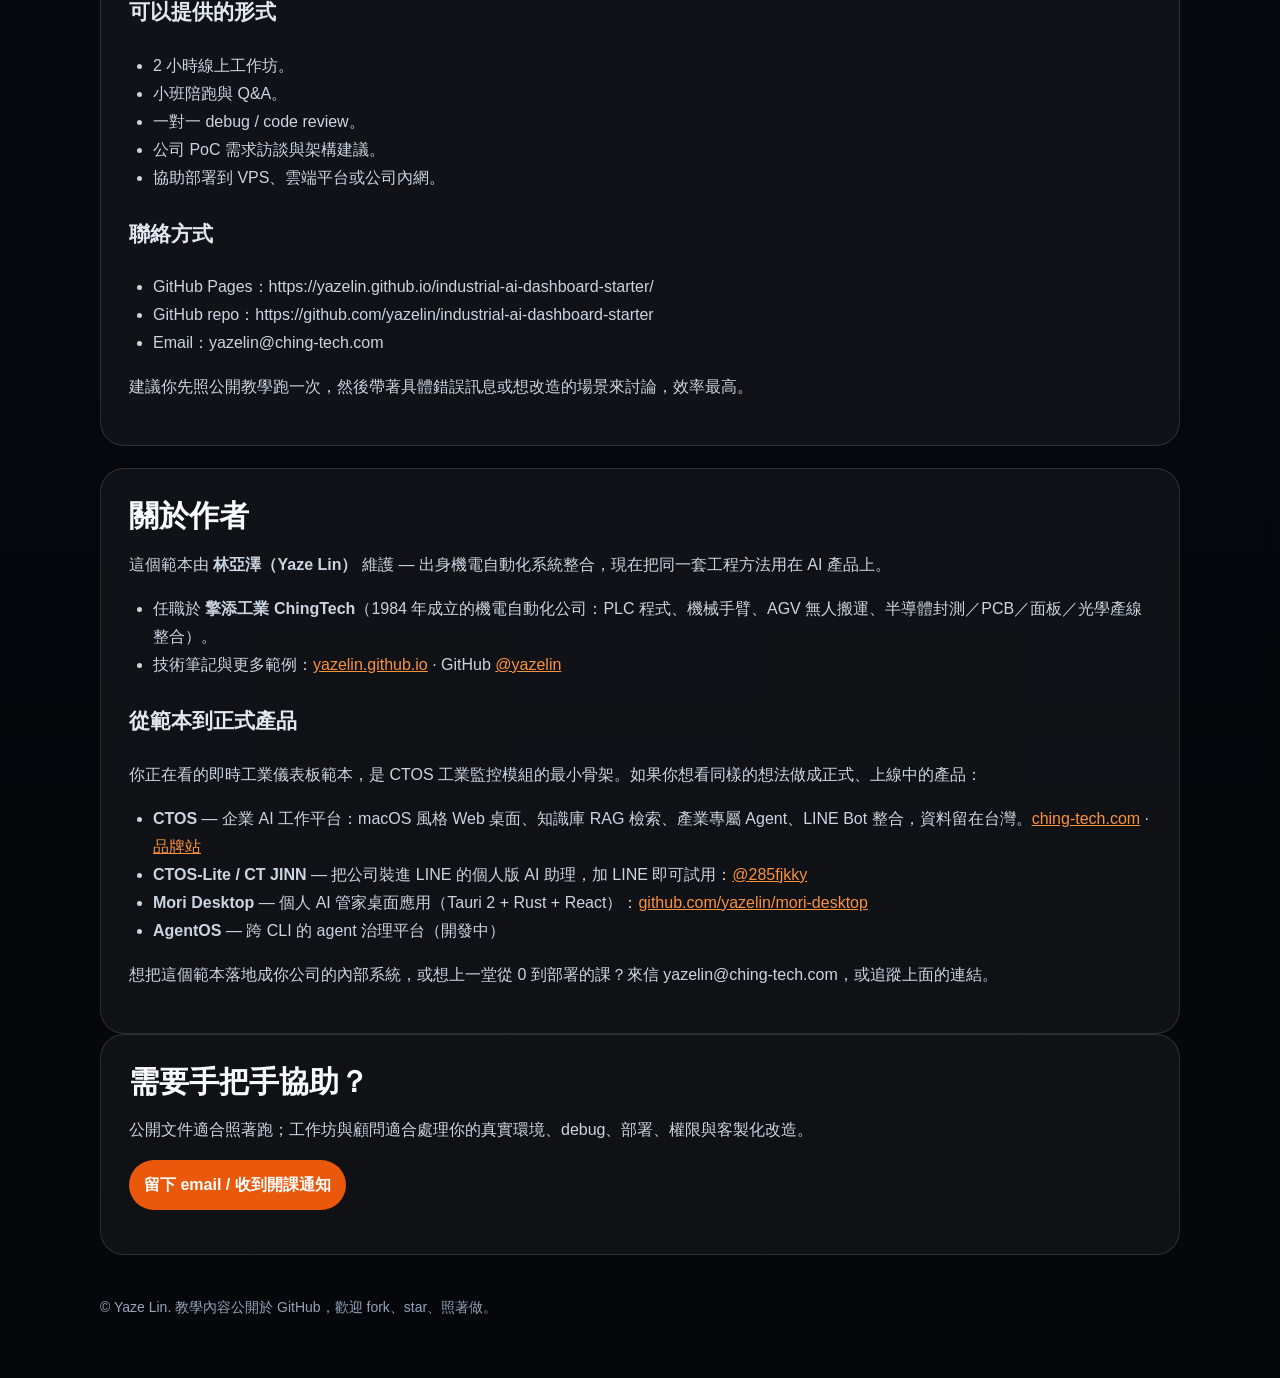
==== commit 38594b3a: "Polish CTA buttons and unify link colors Replace the gradient+dark-text CTA buttons with a solid dee" ====
--- a/tutorial.html
+++ b/tutorial.html
@@ -1,4 +1,4 @@
-<!doctype html><html lang="zh-Hant-TW"><head><meta charset="utf-8"><meta name="viewport" content="width=device-width, initial-scale=1"><title>工業 AI Dashboard 入門模板｜完整教學</title><meta name="description" content="工業 AI Dashboard 入門模板 的公開教學文件：快速開始、架構、部署、踩雷與改造方向。"><style>:root{--bg:#0b111b;--accent:#fb923c;--text:#f8fafc;--muted:#94a3b8;--panel:rgba(255,255,255,.06);--border:rgba(255,255,255,.12)}*{box-sizing:border-box}body{margin:0;background:radial-gradient(circle at 80% 0%, color-mix(in srgb,var(--accent) 24%,transparent), transparent 36%),linear-gradient(180deg,var(--bg),#05070b);color:var(--text);font-family:-apple-system,BlinkMacSystemFont,'Noto Sans TC','Segoe UI',sans-serif;line-height:1.75}a{color:inherit}.wrap{max-width:1120px;margin:0 auto;padding:32px 20px 80px}.top{display:flex;justify-content:space-between;gap:16px;align-items:center;margin-bottom:54px}.brand{font-weight:900;text-decoration:none}.btn{display:inline-flex;align-items:center;gap:8px;border:1px solid var(--border);padding:10px 14px;border-radius:999px;text-decoration:none;background:rgba(255,255,255,.04)}.primary{background:var(--accent);color:#020617;border-color:transparent;font-weight:800}.hero{padding:48px;border:1px solid var(--border);border-radius:28px;background:var(--panel);box-shadow:0 24px 80px rgba(0,0,0,.32)}h1{font-size:clamp(34px,6vw,72px);line-height:1.05;margin:0 0 20px}.lead{font-size:22px;color:#dbeafe;max-width:820px}.muted{color:var(--muted)}.toc{display:flex;flex-wrap:wrap;gap:10px;margin:28px 0}.toc a{font-size:14px;text-decoration:none;border:1px solid var(--border);border-radius:999px;padding:8px 12px;color:#dbeafe;background:rgba(255,255,255,.04)}main{display:grid;gap:22px;margin-top:28px}section{border:1px solid var(--border);border-radius:24px;background:rgba(255,255,255,.045);padding:28px;min-width:0}h2{font-size:30px;line-height:1.25;margin:0 0 16px}h3{font-size:21px;margin-top:24px;color:#e2e8f0}p,li{color:#cbd5e1}pre{background:#020617;border:1px solid rgba(148,163,184,.25);border-radius:16px;padding:18px;overflow:auto;max-width:100%}code{font-family:'JetBrains Mono','SFMono-Regular',Consolas,monospace;color:#bfdbfe}ul,ol{padding-left:24px}.footer{margin-top:40px;color:var(--muted);font-size:14px}@media(max-width:720px){.top{align-items:flex-start;flex-direction:column}.hero{padding:28px}}</style></head><body><div class="wrap"><nav class="top"><a class="brand" href="index.html">← Industrial Dashboard</a><div><a class="btn" href="https://github.com/yazelin/industrial-ai-dashboard-starter">GitHub</a> <a class="btn primary" href="#contact">工作坊 / 顧問</a></div></nav><header class="hero"><p class="muted">公開教學文件</p><h1>工業 AI Dashboard 入門模板</h1><p class="lead">先用模擬 AGV / machine data 做出 dashboard，再替換成 MQTT、ROS2、Modbus 或 PLC API。</p><p class="muted">Markdown 原始檔也放在 <code>docs/</code>，這個頁面方便用瀏覽器直接閱讀。</p><div class="toc"><a href='docs/00-overview.md'>00-overview</a><a href='docs/01-quickstart.md'>01-quickstart</a><a href='docs/02-architecture.md'>02-architecture</a><a href='docs/03-step-by-step.md'>03-step-by-step</a><a href='docs/04-deployment.md'>04-deployment</a><a href='docs/05-common-pitfalls.md'>05-common-pitfalls</a><a href='docs/06-customize-for-your-use-case.md'>06-customize-for-your-use-case</a><a href='docs/07-workshop-and-consulting.md'>07-workshop-and-consulting</a></div></header><main><section><h2>工業 AI Dashboard 入門模板：總覽</h2>
+<!doctype html><html lang="zh-Hant-TW"><head><meta charset="utf-8"><meta name="viewport" content="width=device-width, initial-scale=1"><title>工業 AI Dashboard 入門模板｜完整教學</title><meta name="description" content="工業 AI Dashboard 入門模板 的公開教學文件：快速開始、架構、部署、踩雷與改造方向。"><style>:root{--bg:#0b111b;--accent:#fb923c;--text:#f8fafc;--muted:#94a3b8;--panel:rgba(255,255,255,.06);--border:rgba(255,255,255,.12)}*{box-sizing:border-box}body{margin:0;background:radial-gradient(circle at 80% 0%, color-mix(in srgb,var(--accent) 24%,transparent), transparent 36%),linear-gradient(180deg,var(--bg),#05070b);color:var(--text);font-family:-apple-system,BlinkMacSystemFont,'Noto Sans TC','Segoe UI',sans-serif;line-height:1.75}a{color:inherit}.wrap{max-width:1120px;margin:0 auto;padding:32px 20px 80px}.top{display:flex;justify-content:space-between;gap:16px;align-items:center;margin-bottom:54px}.brand{font-weight:900;text-decoration:none}.btn{display:inline-flex;align-items:center;gap:8px;border:1px solid var(--border);padding:10px 14px;border-radius:999px;text-decoration:none;background:rgba(255,255,255,.04)}.primary{background:var(--accent);color:#020617;border-color:transparent;font-weight:800}.hero{padding:48px;border:1px solid var(--border);border-radius:28px;background:var(--panel);box-shadow:0 24px 80px rgba(0,0,0,.32)}h1{font-size:clamp(34px,6vw,72px);line-height:1.05;margin:0 0 20px}.lead{font-size:22px;color:#dbeafe;max-width:820px}.muted{color:var(--muted)}.toc{display:flex;flex-wrap:wrap;gap:10px;margin:28px 0}.toc a{font-size:14px;text-decoration:none;border:1px solid var(--border);border-radius:999px;padding:8px 12px;color:#dbeafe;background:rgba(255,255,255,.04)}main{display:grid;gap:22px;margin-top:28px}section{border:1px solid var(--border);border-radius:24px;background:rgba(255,255,255,.045);padding:28px;min-width:0}h2{font-size:30px;line-height:1.25;margin:0 0 16px}h3{font-size:21px;margin-top:24px;color:#e2e8f0}p,li{color:#cbd5e1}pre{background:#020617;border:1px solid rgba(148,163,184,.25);border-radius:16px;padding:18px;overflow:auto;max-width:100%}code{font-family:'JetBrains Mono','SFMono-Regular',Consolas,monospace;color:#bfdbfe}ul,ol{padding-left:24px}.footer{margin-top:40px;color:var(--muted);font-size:14px}@media(max-width:720px){.top{align-items:flex-start;flex-direction:column}.hero{padding:28px}}</style><style>/* CTA polish: solid deep button + white bold text */.primary,.btn.primary{background:#ea580c!important;background-image:none!important;color:#fff!important;border-color:transparent!important}.form button,.card.form button,.ml-embedded button[type=submit],.ml-embedded .ml-form-embedSubmit button{background:#ea580c!important;background-image:none!important;color:#fff!important}/* unified content links = page accent */a:not([class]){color:var(--accent)!important}a:not([class]):hover{filter:brightness(1.25)}</style></head><body><div class="wrap"><nav class="top"><a class="brand" href="index.html">← Industrial Dashboard</a><div><a class="btn" href="https://github.com/yazelin/industrial-ai-dashboard-starter">GitHub</a> <a class="btn primary" href="#contact">工作坊 / 顧問</a></div></nav><header class="hero"><p class="muted">公開教學文件</p><h1>工業 AI Dashboard 入門模板</h1><p class="lead">先用模擬 AGV / machine data 做出 dashboard，再替換成 MQTT、ROS2、Modbus 或 PLC API。</p><p class="muted">Markdown 原始檔也放在 <code>docs/</code>，這個頁面方便用瀏覽器直接閱讀。</p><div class="toc"><a href='docs/00-overview.md'>00-overview</a><a href='docs/01-quickstart.md'>01-quickstart</a><a href='docs/02-architecture.md'>02-architecture</a><a href='docs/03-step-by-step.md'>03-step-by-step</a><a href='docs/04-deployment.md'>04-deployment</a><a href='docs/05-common-pitfalls.md'>05-common-pitfalls</a><a href='docs/06-customize-for-your-use-case.md'>06-customize-for-your-use-case</a><a href='docs/07-workshop-and-consulting.md'>07-workshop-and-consulting</a></div></header><main><section><h2>工業 AI Dashboard 入門模板：總覽</h2>
 <p>先用模擬 AGV / machine data 做出 dashboard，再替換成 MQTT、ROS2、Modbus 或 PLC API。</p>
 <h3>適合誰</h3>
 <p>自動化、AGV、PLC、工業 IoT 工程師，想先做出可展示的 Web 監控介面。</p>
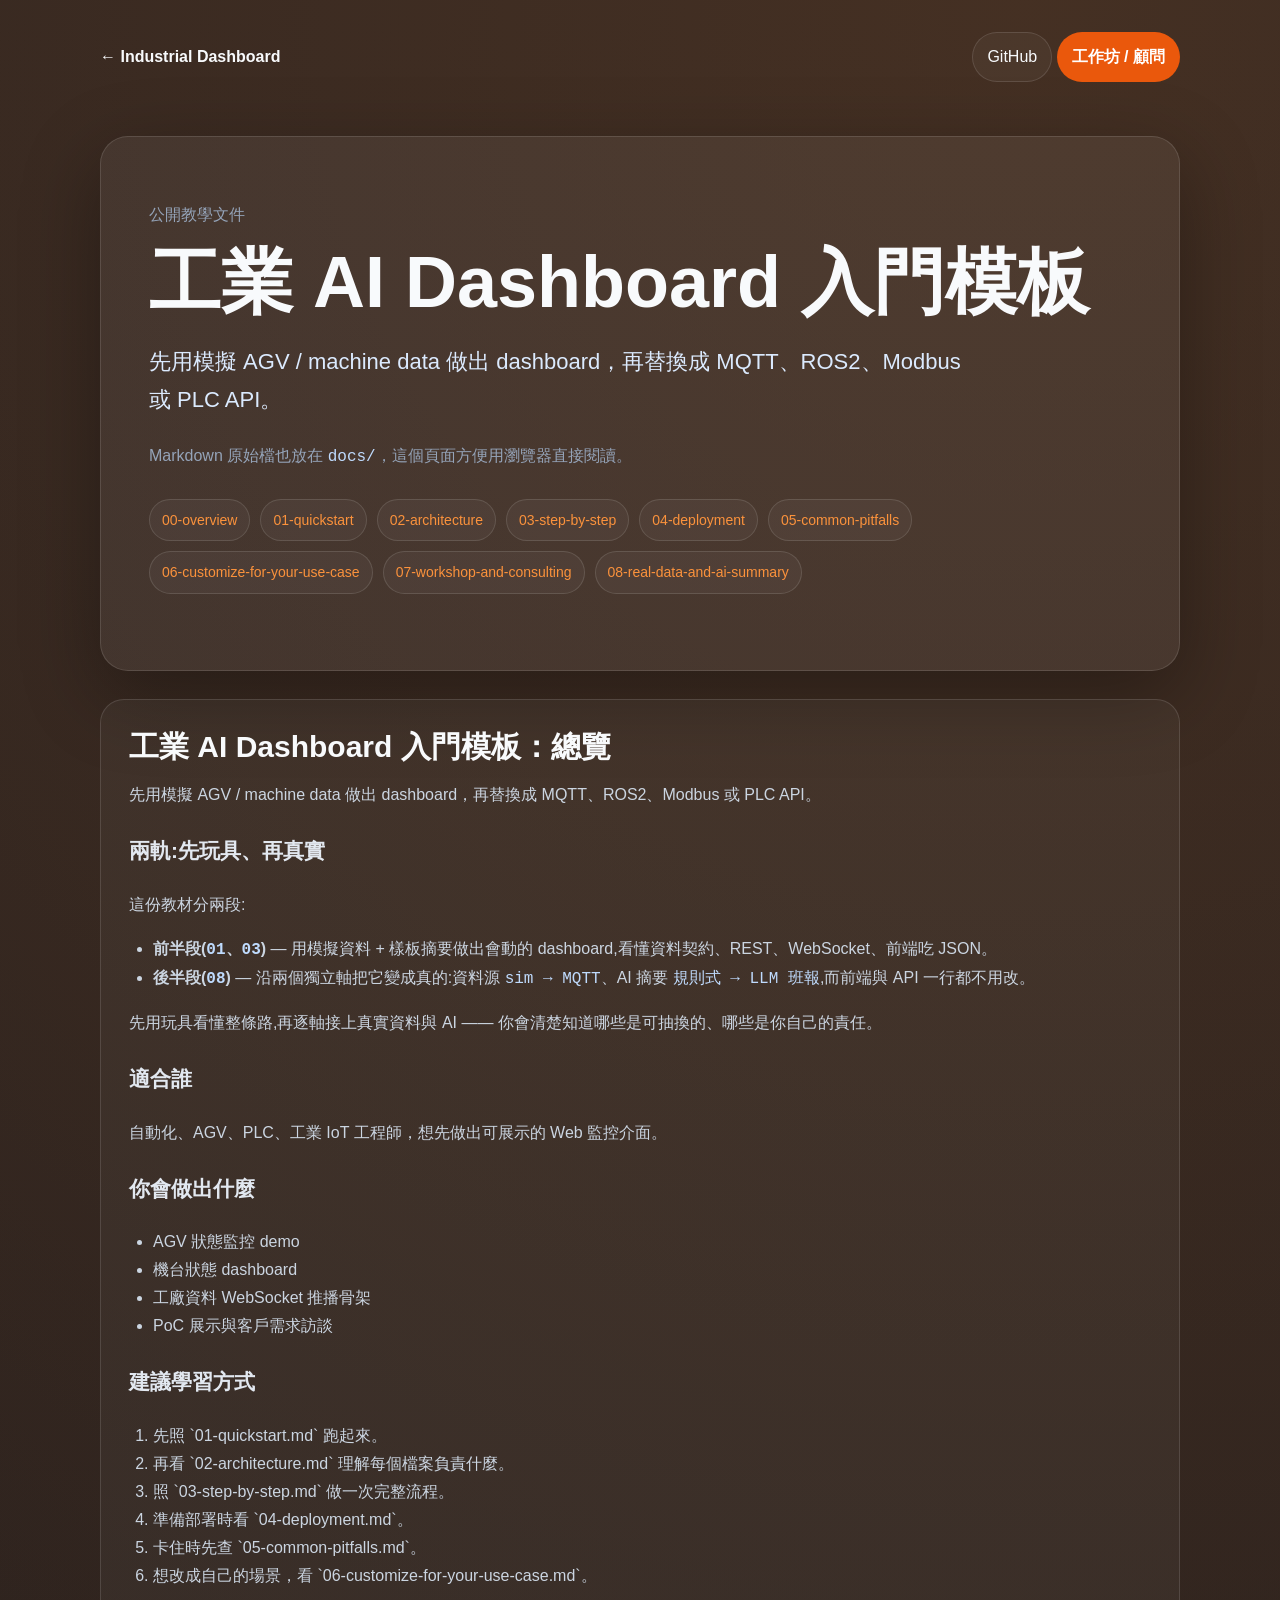
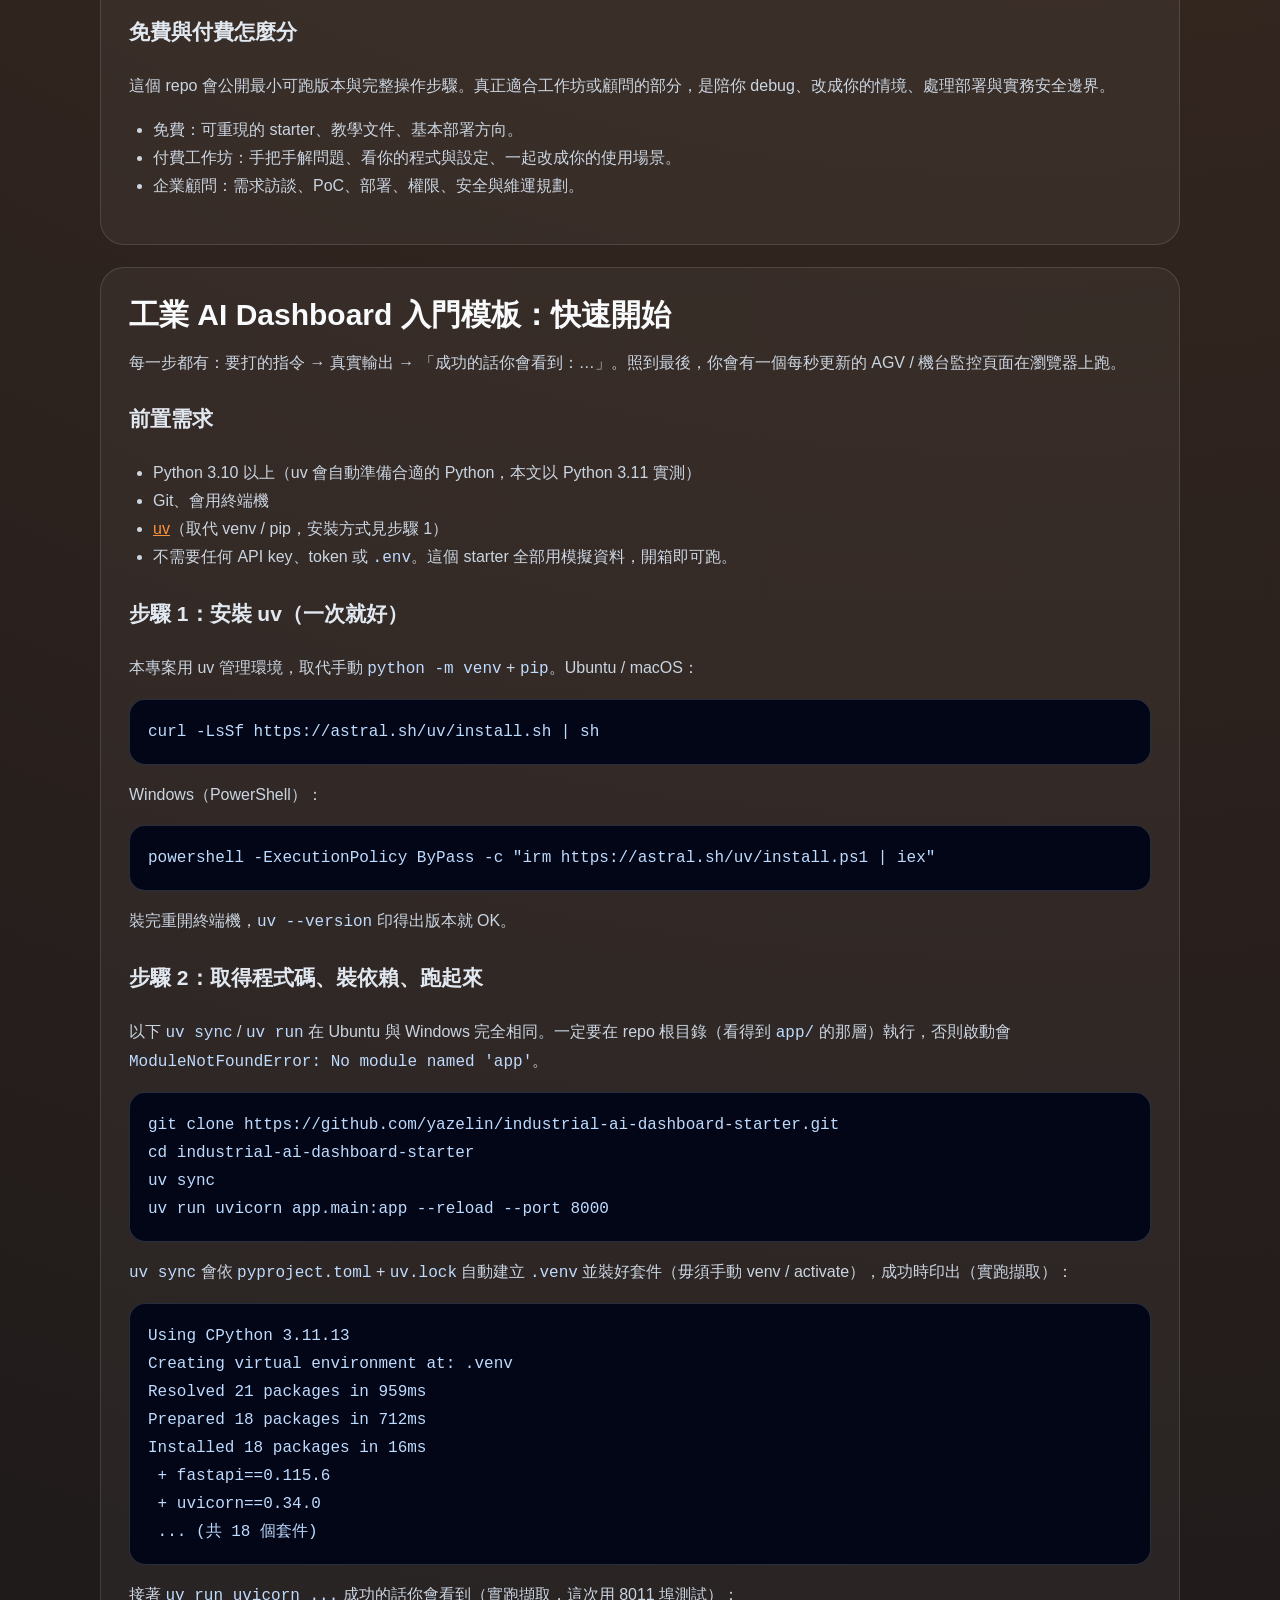
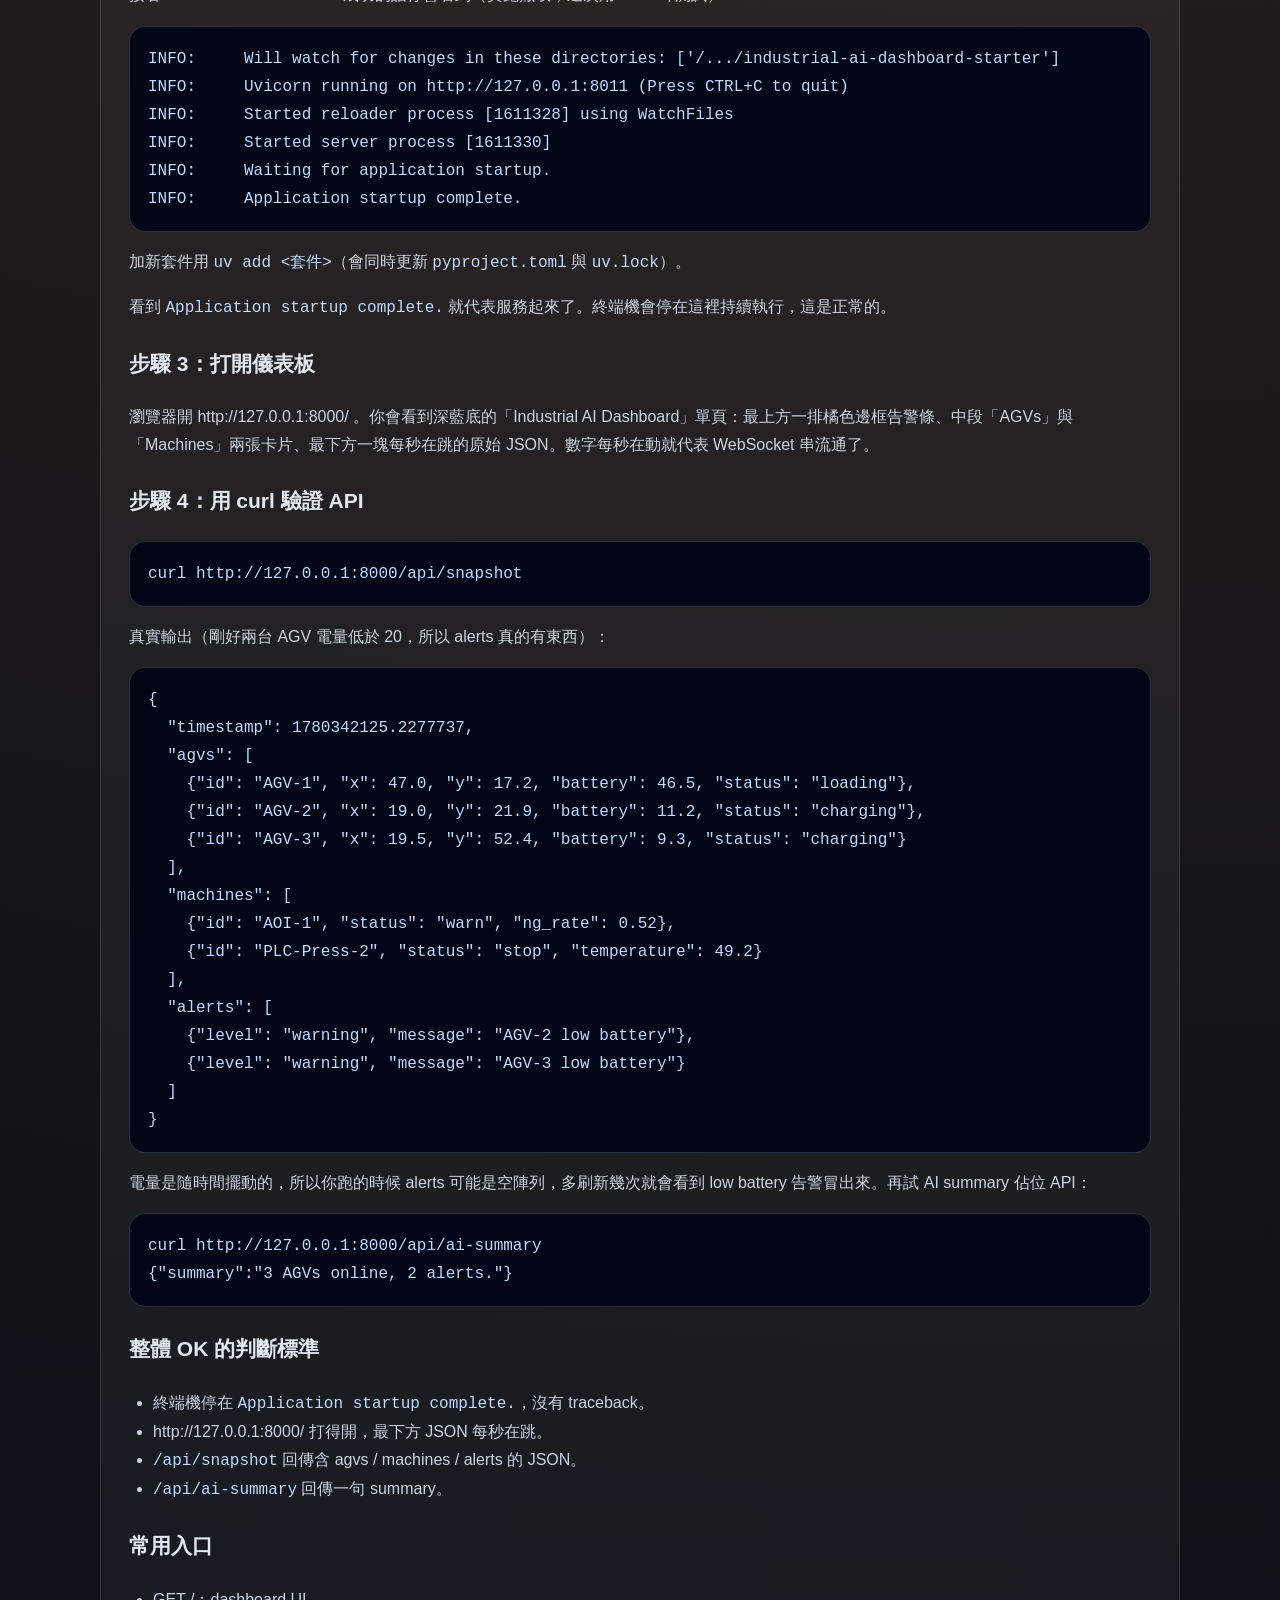
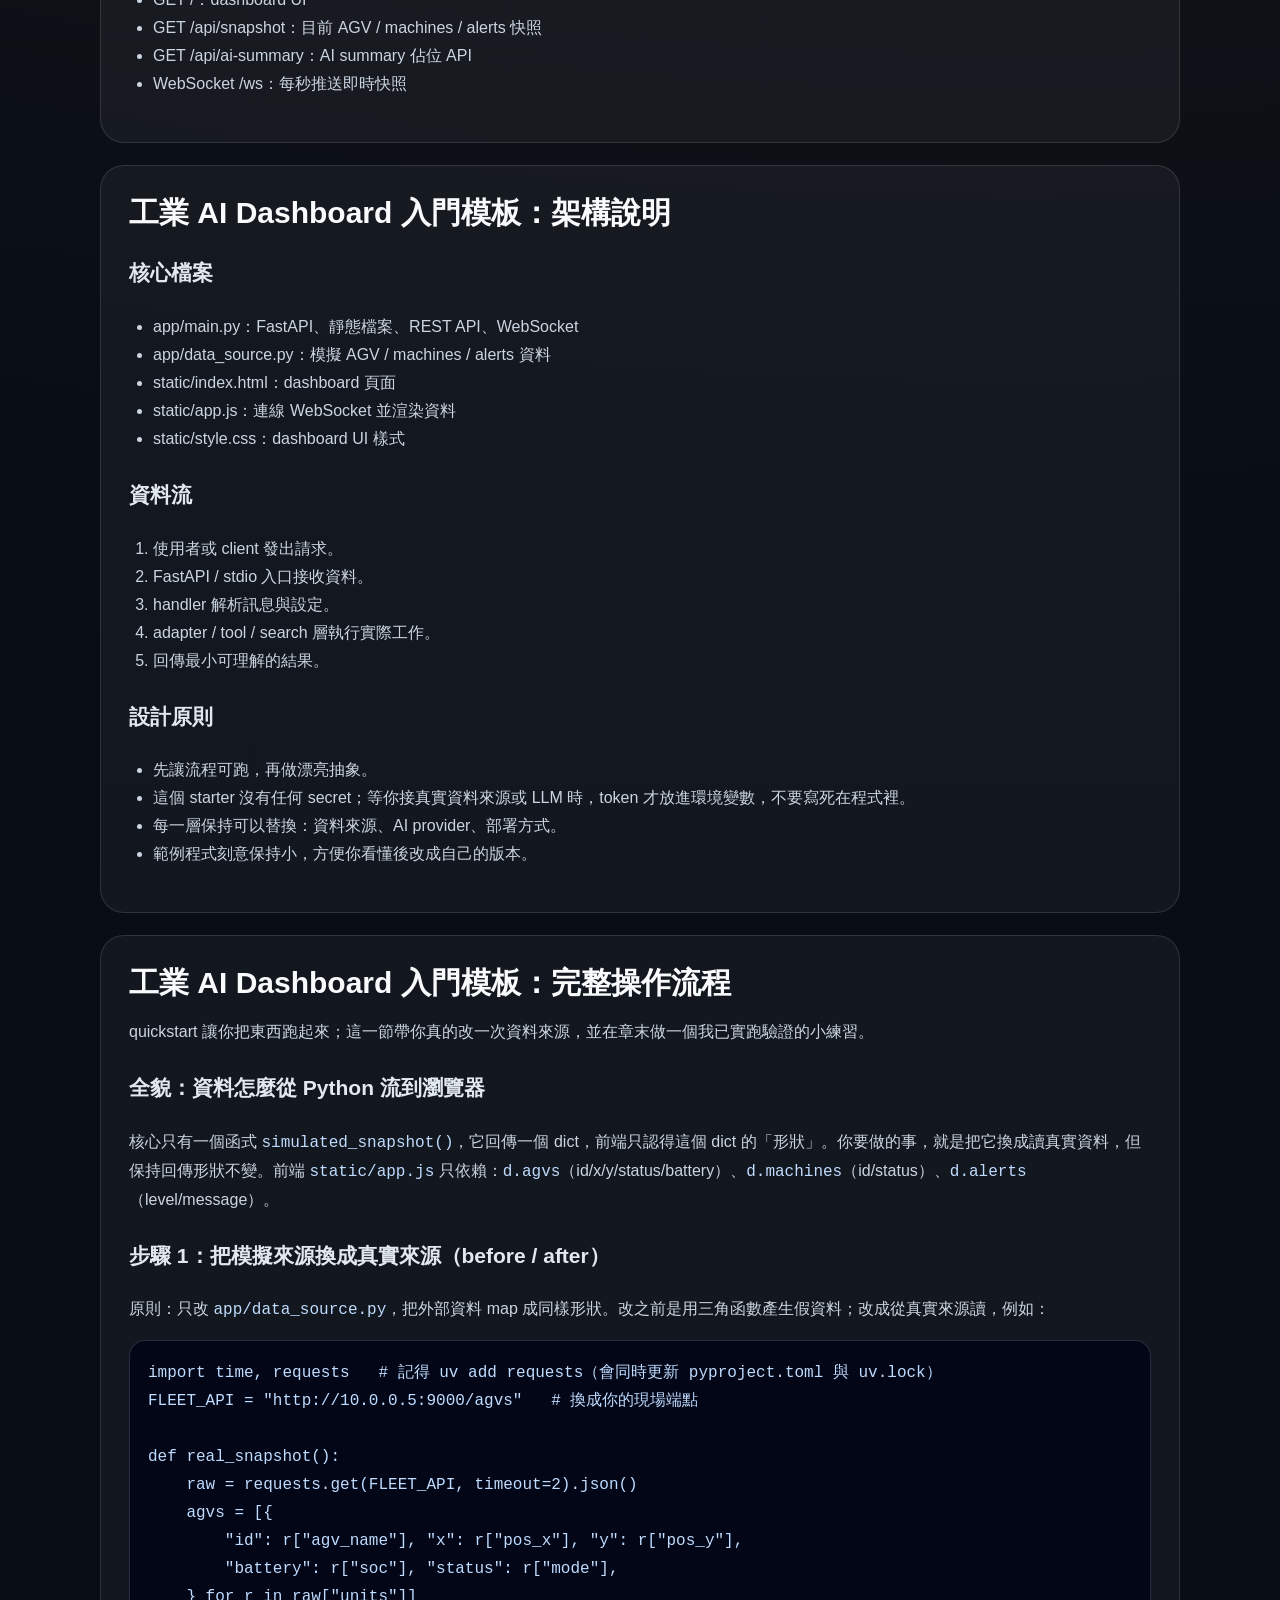
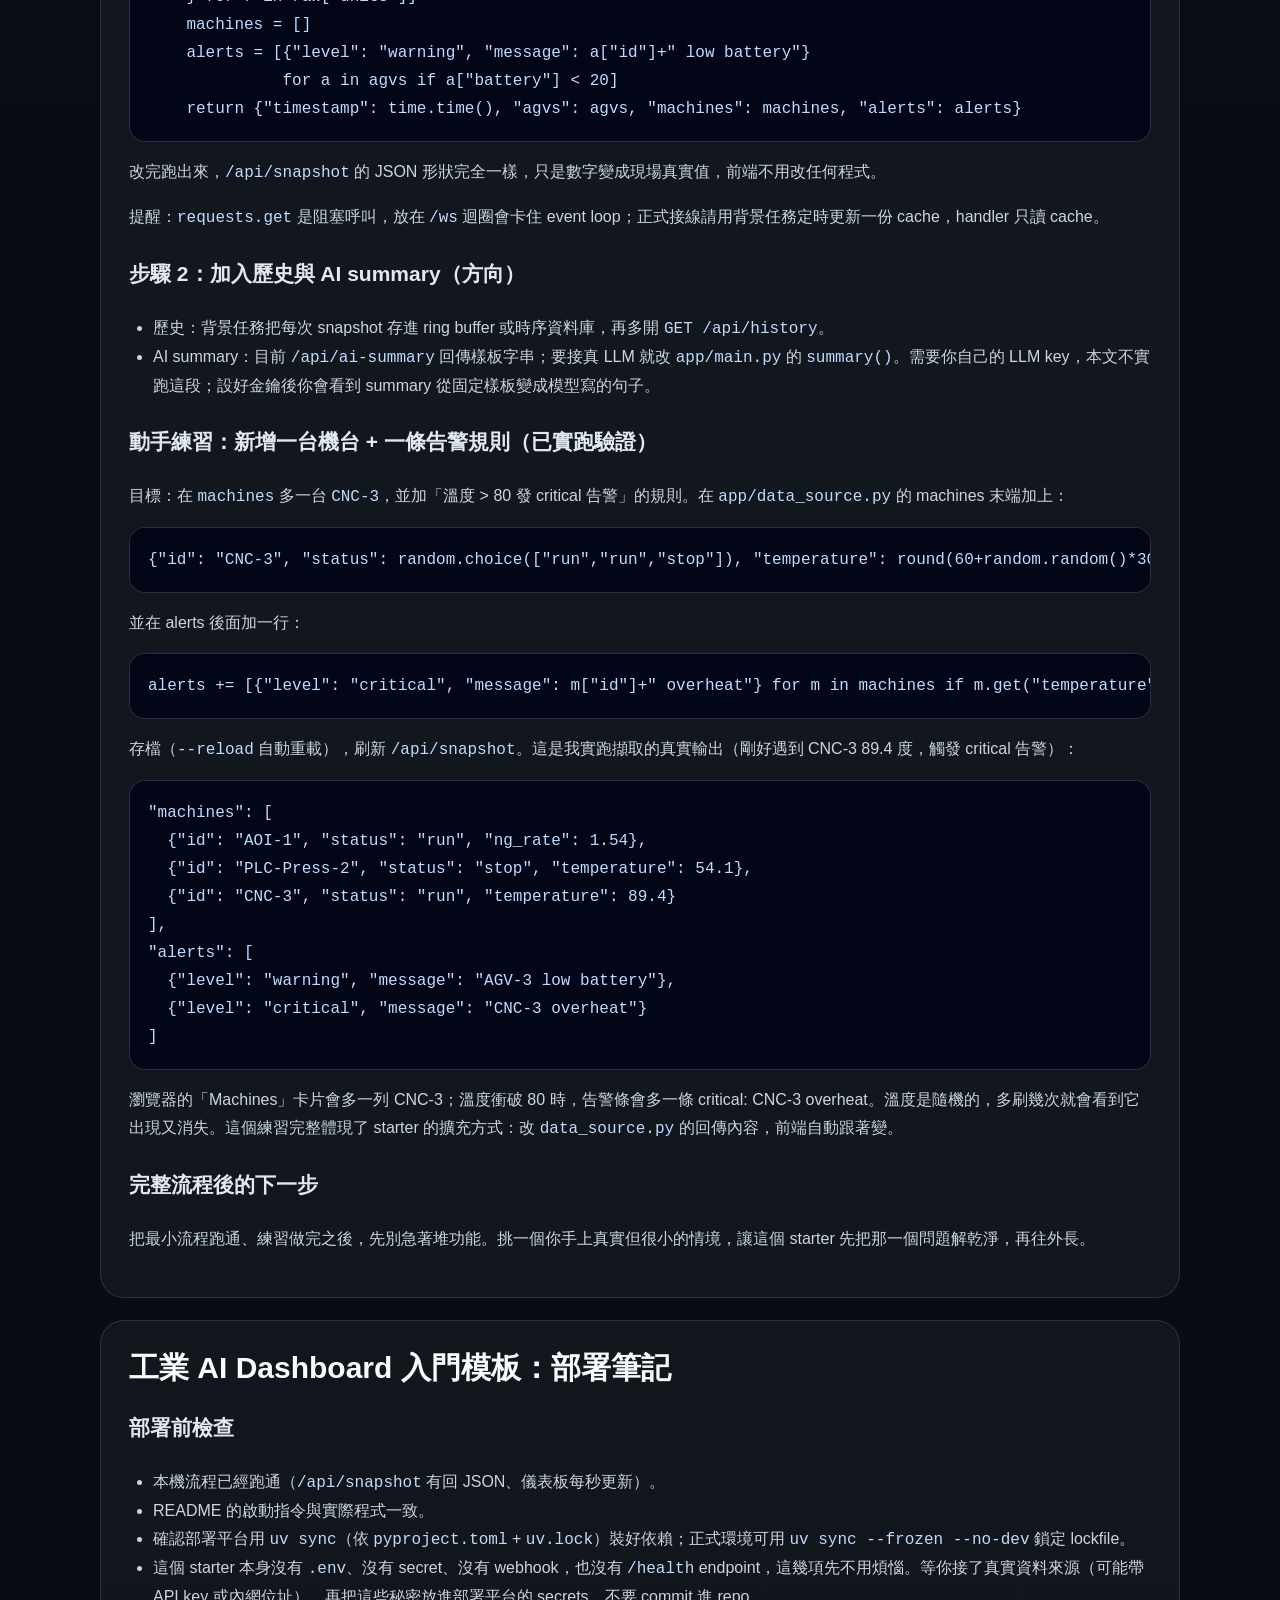
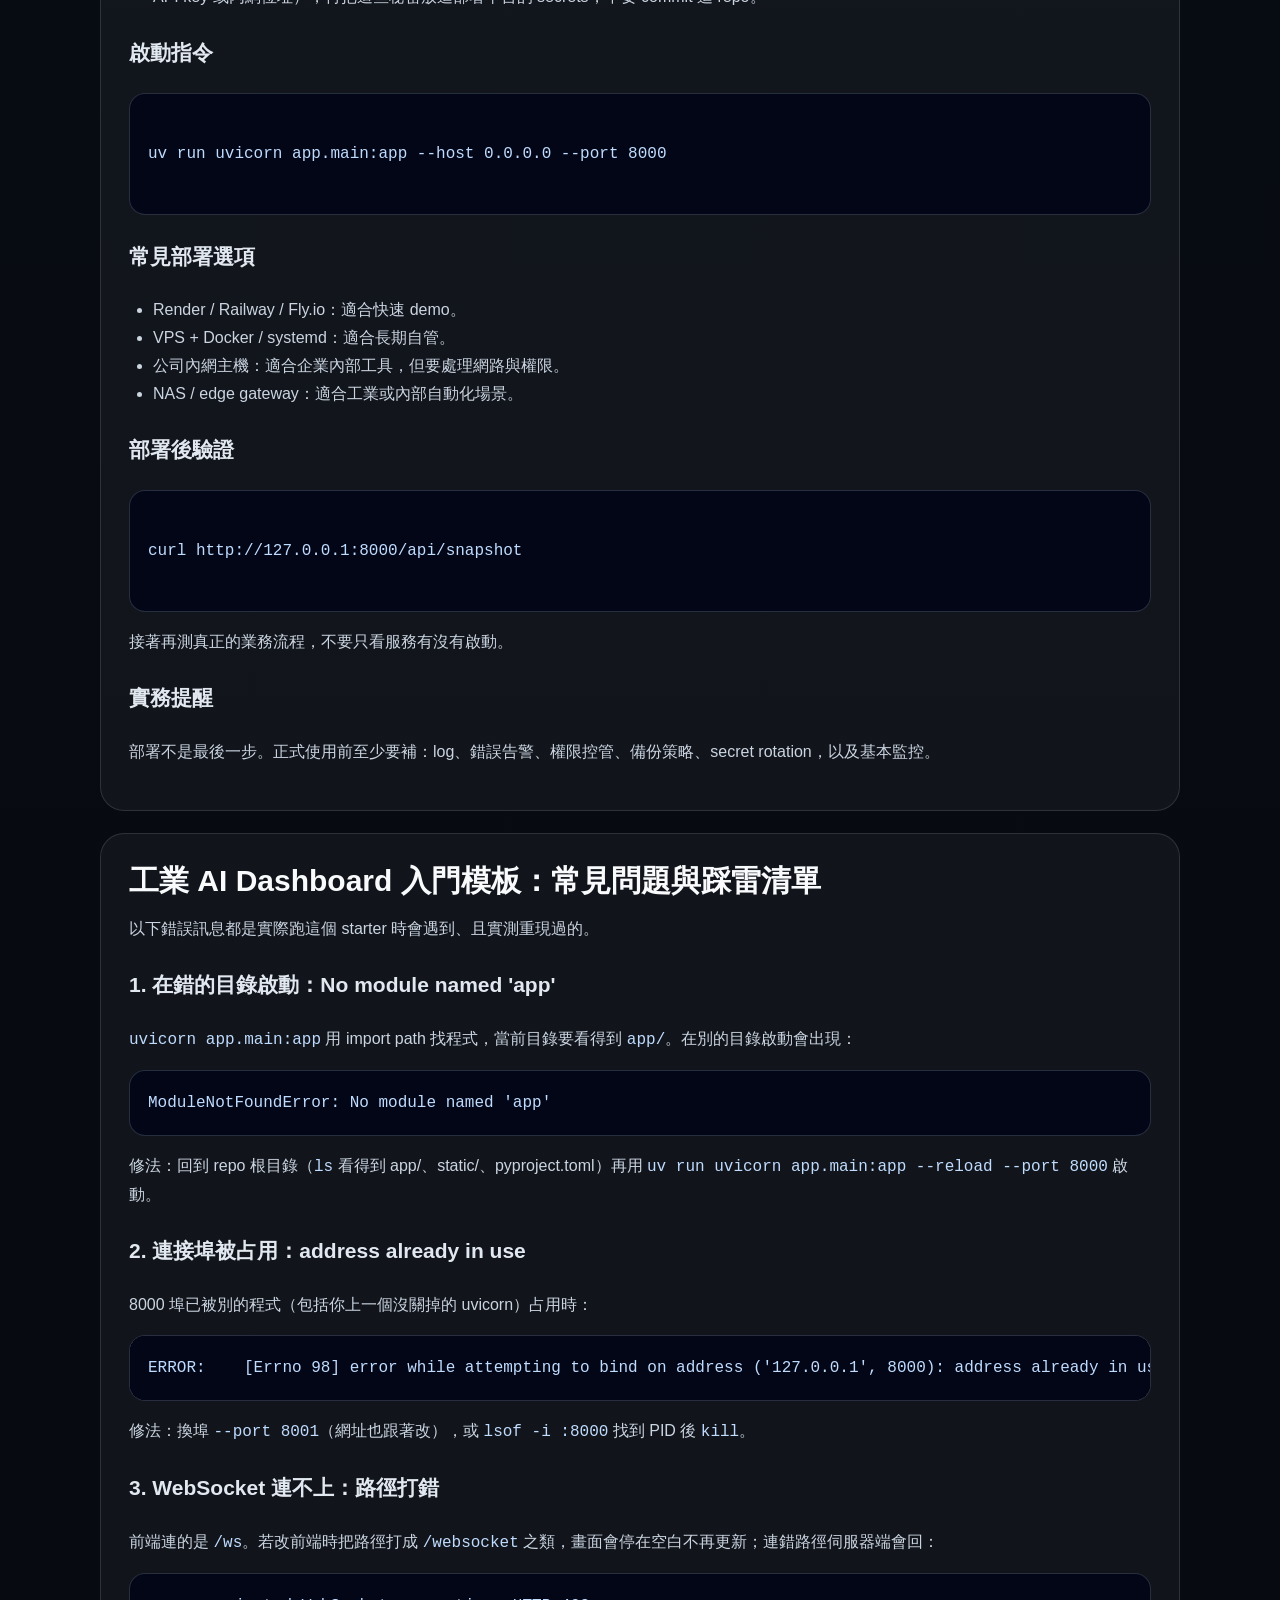
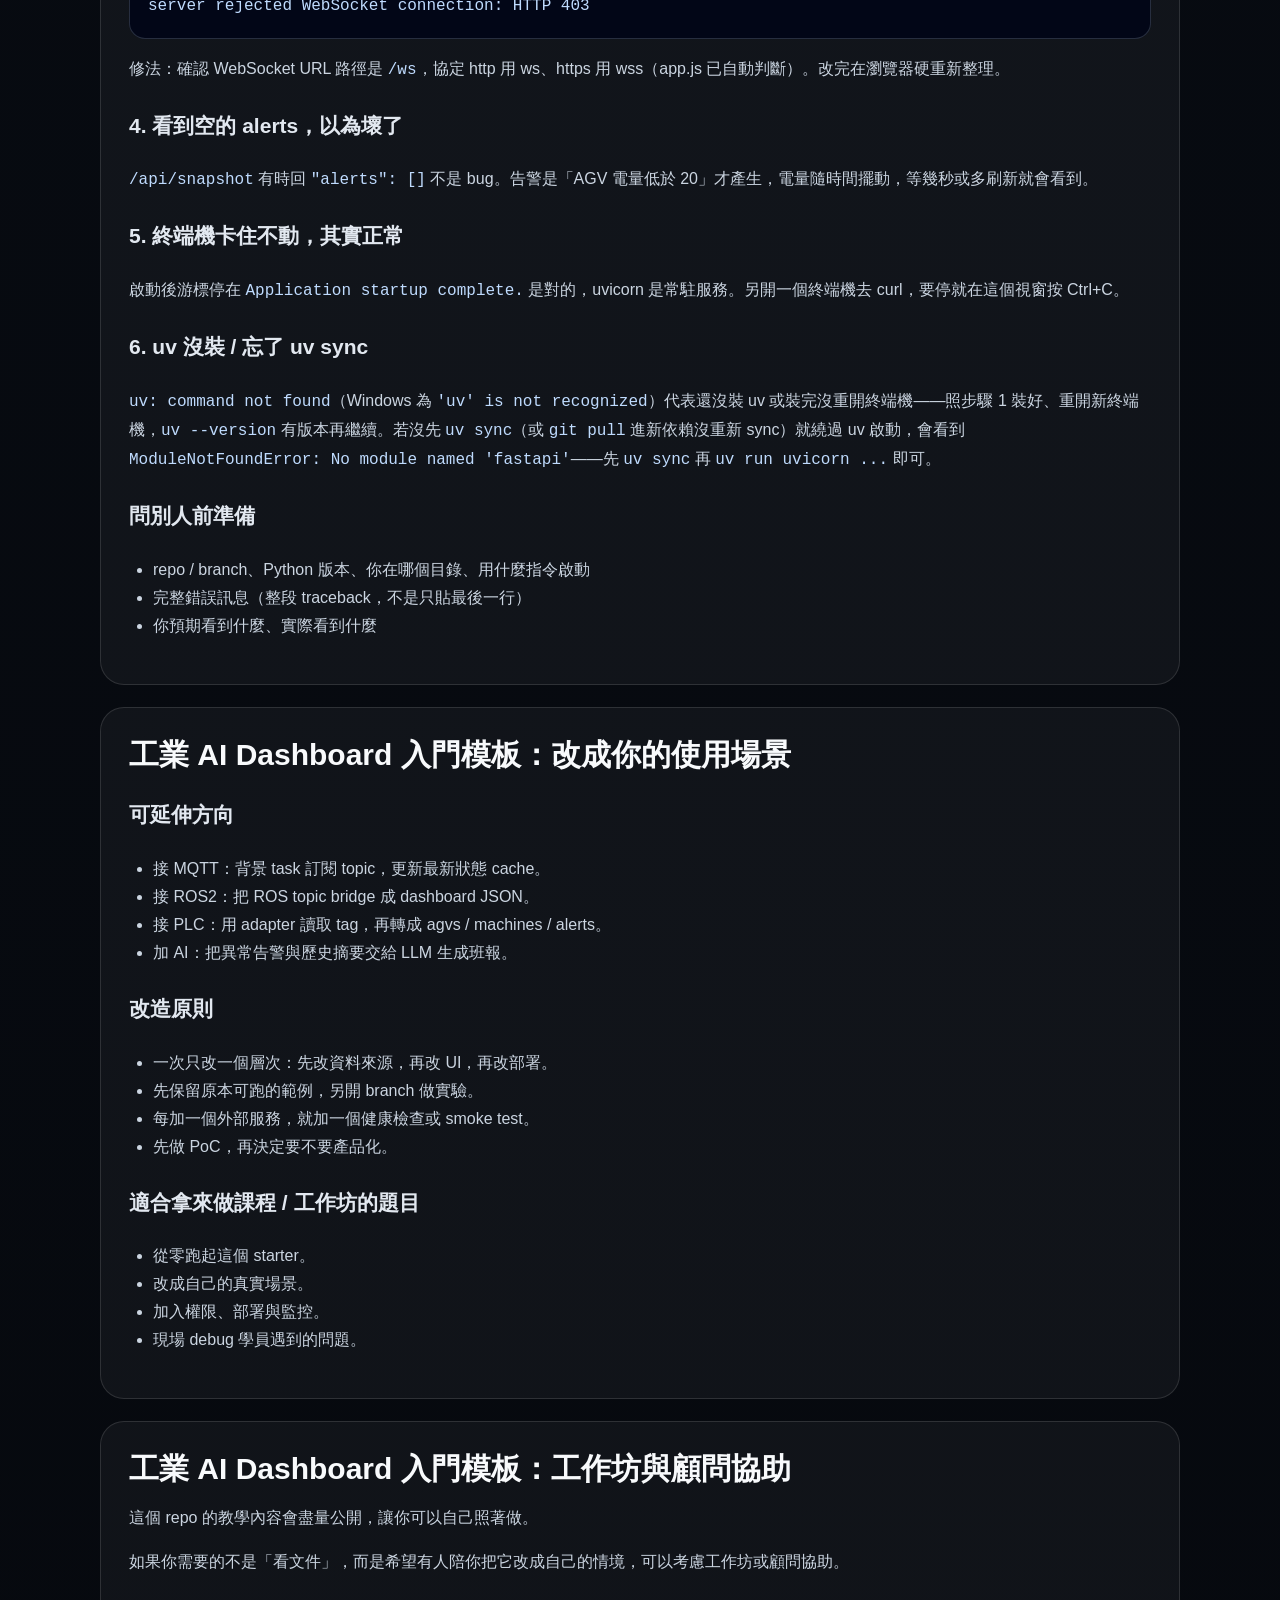
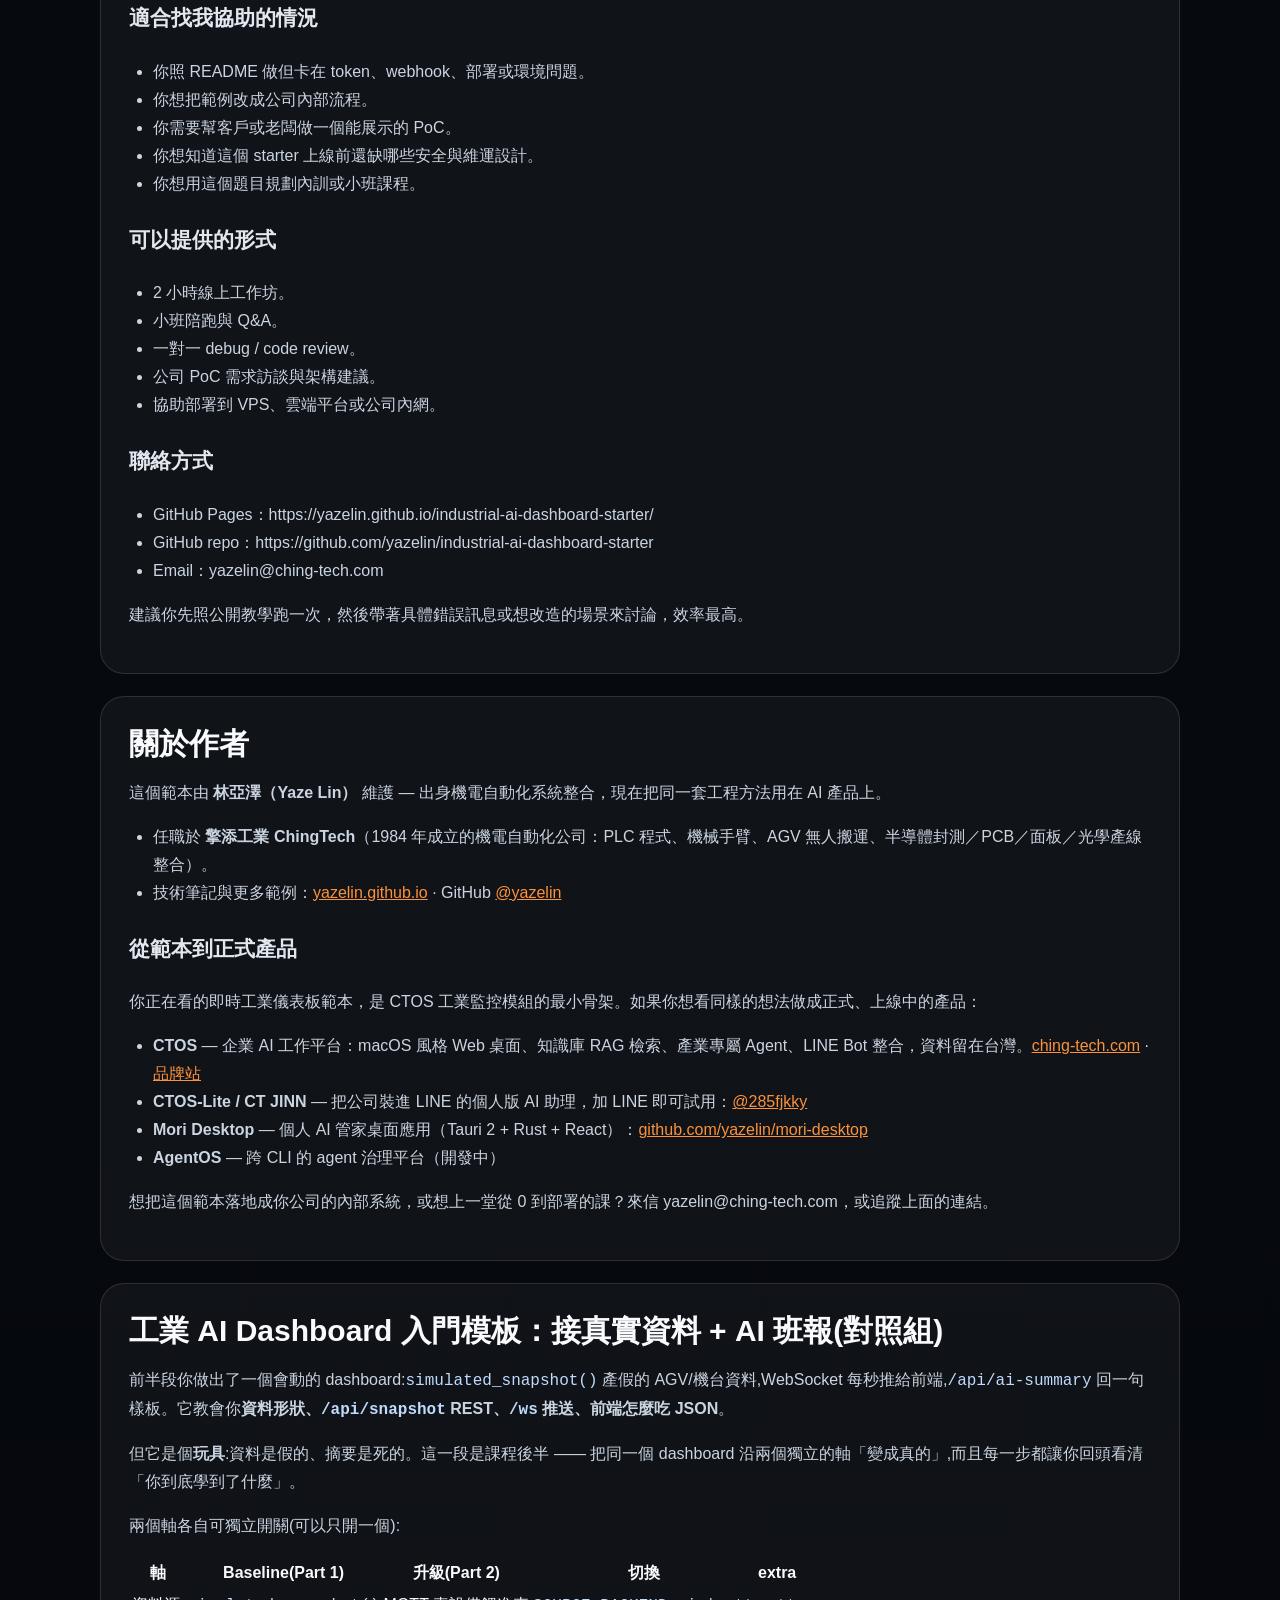
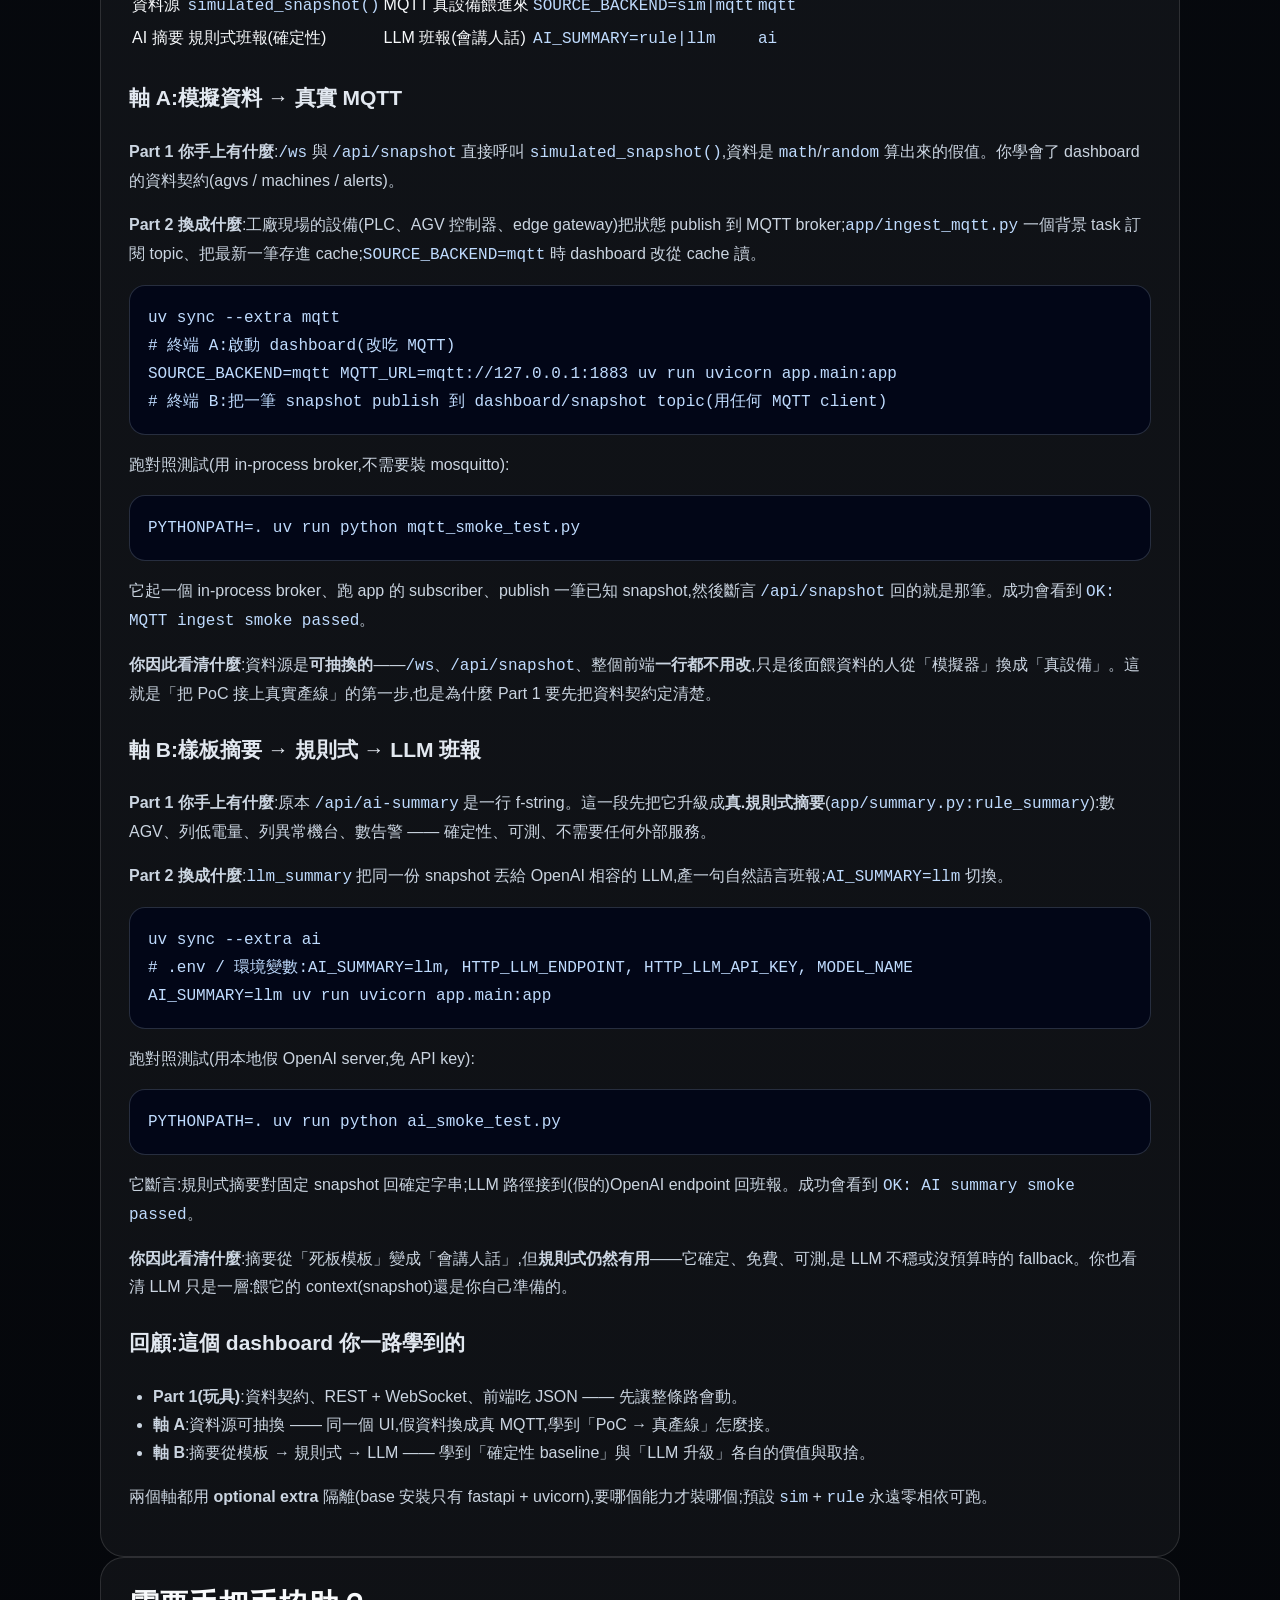
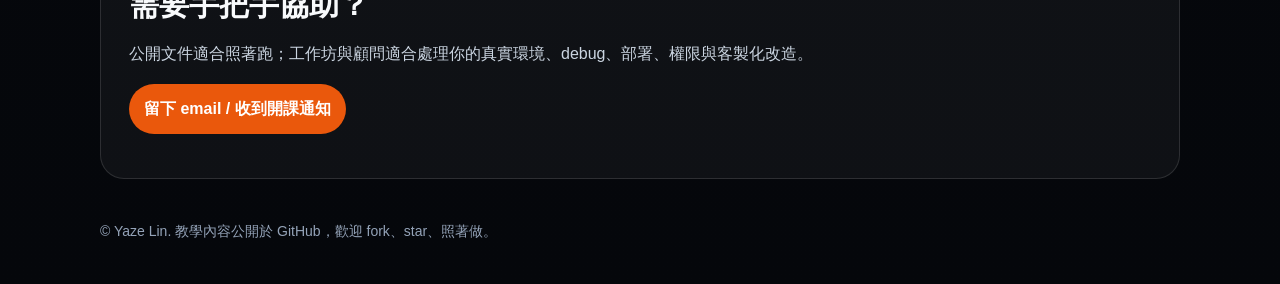
==== commit 60de2cb9: "docs: surface the real-data + AI-summary two-track in overview/tutorial/README/index/DESIGN" ====
--- a/tutorial.html
+++ b/tutorial.html
@@ -1,5 +1,12 @@
-<!doctype html><html lang="zh-Hant-TW"><head><meta charset="utf-8"><meta name="viewport" content="width=device-width, initial-scale=1"><title>工業 AI Dashboard 入門模板｜完整教學</title><meta name="description" content="工業 AI Dashboard 入門模板 的公開教學文件：快速開始、架構、部署、踩雷與改造方向。"><style>:root{--bg:#0b111b;--accent:#fb923c;--text:#f8fafc;--muted:#94a3b8;--panel:rgba(255,255,255,.06);--border:rgba(255,255,255,.12)}*{box-sizing:border-box}body{margin:0;background:radial-gradient(circle at 80% 0%, color-mix(in srgb,var(--accent) 24%,transparent), transparent 36%),linear-gradient(180deg,var(--bg),#05070b);color:var(--text);font-family:-apple-system,BlinkMacSystemFont,'Noto Sans TC','Segoe UI',sans-serif;line-height:1.75}a{color:inherit}.wrap{max-width:1120px;margin:0 auto;padding:32px 20px 80px}.top{display:flex;justify-content:space-between;gap:16px;align-items:center;margin-bottom:54px}.brand{font-weight:900;text-decoration:none}.btn{display:inline-flex;align-items:center;gap:8px;border:1px solid var(--border);padding:10px 14px;border-radius:999px;text-decoration:none;background:rgba(255,255,255,.04)}.primary{background:var(--accent);color:#020617;border-color:transparent;font-weight:800}.hero{padding:48px;border:1px solid var(--border);border-radius:28px;background:var(--panel);box-shadow:0 24px 80px rgba(0,0,0,.32)}h1{font-size:clamp(34px,6vw,72px);line-height:1.05;margin:0 0 20px}.lead{font-size:22px;color:#dbeafe;max-width:820px}.muted{color:var(--muted)}.toc{display:flex;flex-wrap:wrap;gap:10px;margin:28px 0}.toc a{font-size:14px;text-decoration:none;border:1px solid var(--border);border-radius:999px;padding:8px 12px;color:#dbeafe;background:rgba(255,255,255,.04)}main{display:grid;gap:22px;margin-top:28px}section{border:1px solid var(--border);border-radius:24px;background:rgba(255,255,255,.045);padding:28px;min-width:0}h2{font-size:30px;line-height:1.25;margin:0 0 16px}h3{font-size:21px;margin-top:24px;color:#e2e8f0}p,li{color:#cbd5e1}pre{background:#020617;border:1px solid rgba(148,163,184,.25);border-radius:16px;padding:18px;overflow:auto;max-width:100%}code{font-family:'JetBrains Mono','SFMono-Regular',Consolas,monospace;color:#bfdbfe}ul,ol{padding-left:24px}.footer{margin-top:40px;color:var(--muted);font-size:14px}@media(max-width:720px){.top{align-items:flex-start;flex-direction:column}.hero{padding:28px}}</style><style>/* CTA polish: solid deep button + white bold text */.primary,.btn.primary{background:#ea580c!important;background-image:none!important;color:#fff!important;border-color:transparent!important}.form button,.card.form button,.ml-embedded button[type=submit],.ml-embedded .ml-form-embedSubmit button{background:#ea580c!important;background-image:none!important;color:#fff!important}/* unified content links = page accent */a:not([class]){color:var(--accent)!important}a:not([class]):hover{filter:brightness(1.25)}</style></head><body><div class="wrap"><nav class="top"><a class="brand" href="index.html">← Industrial Dashboard</a><div><a class="btn" href="https://github.com/yazelin/industrial-ai-dashboard-starter">GitHub</a> <a class="btn primary" href="#contact">工作坊 / 顧問</a></div></nav><header class="hero"><p class="muted">公開教學文件</p><h1>工業 AI Dashboard 入門模板</h1><p class="lead">先用模擬 AGV / machine data 做出 dashboard，再替換成 MQTT、ROS2、Modbus 或 PLC API。</p><p class="muted">Markdown 原始檔也放在 <code>docs/</code>，這個頁面方便用瀏覽器直接閱讀。</p><div class="toc"><a href='docs/00-overview.md'>00-overview</a><a href='docs/01-quickstart.md'>01-quickstart</a><a href='docs/02-architecture.md'>02-architecture</a><a href='docs/03-step-by-step.md'>03-step-by-step</a><a href='docs/04-deployment.md'>04-deployment</a><a href='docs/05-common-pitfalls.md'>05-common-pitfalls</a><a href='docs/06-customize-for-your-use-case.md'>06-customize-for-your-use-case</a><a href='docs/07-workshop-and-consulting.md'>07-workshop-and-consulting</a></div></header><main><section><h2>工業 AI Dashboard 入門模板：總覽</h2>
+<!doctype html><html lang="zh-Hant-TW"><head><meta charset="utf-8"><meta name="viewport" content="width=device-width, initial-scale=1"><title>工業 AI Dashboard 入門模板｜完整教學</title><meta name="description" content="工業 AI Dashboard 入門模板 的公開教學文件：快速開始、架構、部署、踩雷與改造方向。"><style>:root{--bg:#0b111b;--accent:#fb923c;--text:#f8fafc;--muted:#94a3b8;--panel:rgba(255,255,255,.06);--border:rgba(255,255,255,.12)}*{box-sizing:border-box}body{margin:0;background:radial-gradient(circle at 80% 0%, color-mix(in srgb,var(--accent) 24%,transparent), transparent 36%),linear-gradient(180deg,var(--bg),#05070b);color:var(--text);font-family:-apple-system,BlinkMacSystemFont,'Noto Sans TC','Segoe UI',sans-serif;line-height:1.75}a{color:inherit}.wrap{max-width:1120px;margin:0 auto;padding:32px 20px 80px}.top{display:flex;justify-content:space-between;gap:16px;align-items:center;margin-bottom:54px}.brand{font-weight:900;text-decoration:none}.btn{display:inline-flex;align-items:center;gap:8px;border:1px solid var(--border);padding:10px 14px;border-radius:999px;text-decoration:none;background:rgba(255,255,255,.04)}.primary{background:var(--accent);color:#020617;border-color:transparent;font-weight:800}.hero{padding:48px;border:1px solid var(--border);border-radius:28px;background:var(--panel);box-shadow:0 24px 80px rgba(0,0,0,.32)}h1{font-size:clamp(34px,6vw,72px);line-height:1.05;margin:0 0 20px}.lead{font-size:22px;color:#dbeafe;max-width:820px}.muted{color:var(--muted)}.toc{display:flex;flex-wrap:wrap;gap:10px;margin:28px 0}.toc a{font-size:14px;text-decoration:none;border:1px solid var(--border);border-radius:999px;padding:8px 12px;color:#dbeafe;background:rgba(255,255,255,.04)}main{display:grid;gap:22px;margin-top:28px}section{border:1px solid var(--border);border-radius:24px;background:rgba(255,255,255,.045);padding:28px;min-width:0}h2{font-size:30px;line-height:1.25;margin:0 0 16px}h3{font-size:21px;margin-top:24px;color:#e2e8f0}p,li{color:#cbd5e1}pre{background:#020617;border:1px solid rgba(148,163,184,.25);border-radius:16px;padding:18px;overflow:auto;max-width:100%}code{font-family:'JetBrains Mono','SFMono-Regular',Consolas,monospace;color:#bfdbfe}ul,ol{padding-left:24px}.footer{margin-top:40px;color:var(--muted);font-size:14px}@media(max-width:720px){.top{align-items:flex-start;flex-direction:column}.hero{padding:28px}}</style><style>/* CTA polish: solid deep button + white bold text */.primary,.btn.primary{background:#ea580c!important;background-image:none!important;color:#fff!important;border-color:transparent!important}.form button,.card.form button,.ml-embedded button[type=submit],.ml-embedded .ml-form-embedSubmit button{background:#ea580c!important;background-image:none!important;color:#fff!important}/* unified content links = page accent */a:not([class]){color:var(--accent)!important}a:not([class]):hover{filter:brightness(1.25)}</style></head><body><div class="wrap"><nav class="top"><a class="brand" href="index.html">← Industrial Dashboard</a><div><a class="btn" href="https://github.com/yazelin/industrial-ai-dashboard-starter">GitHub</a> <a class="btn primary" href="#contact">工作坊 / 顧問</a></div></nav><header class="hero"><p class="muted">公開教學文件</p><h1>工業 AI Dashboard 入門模板</h1><p class="lead">先用模擬 AGV / machine data 做出 dashboard，再替換成 MQTT、ROS2、Modbus 或 PLC API。</p><p class="muted">Markdown 原始檔也放在 <code>docs/</code>，這個頁面方便用瀏覽器直接閱讀。</p><div class="toc"><a href='docs/00-overview.md'>00-overview</a><a href='docs/01-quickstart.md'>01-quickstart</a><a href='docs/02-architecture.md'>02-architecture</a><a href='docs/03-step-by-step.md'>03-step-by-step</a><a href='docs/04-deployment.md'>04-deployment</a><a href='docs/05-common-pitfalls.md'>05-common-pitfalls</a><a href='docs/06-customize-for-your-use-case.md'>06-customize-for-your-use-case</a><a href='docs/07-workshop-and-consulting.md'>07-workshop-and-consulting</a><a href='docs/08-real-data-and-ai-summary.md'>08-real-data-and-ai-summary</a></div></header><main><section><h2>工業 AI Dashboard 入門模板：總覽</h2>
 <p>先用模擬 AGV / machine data 做出 dashboard，再替換成 MQTT、ROS2、Modbus 或 PLC API。</p>
+<h3>兩軌:先玩具、再真實</h3>
+<p>這份教材分兩段:</p>
+<ul>
+<li><strong>前半段(<code>01</code>、<code>03</code>)</strong> — 用模擬資料 + 樣板摘要做出會動的 dashboard,看懂資料契約、REST、WebSocket、前端吃 JSON。</li>
+<li><strong>後半段(<code>08</code>)</strong> — 沿兩個獨立軸把它變成真的:資料源 <code>sim → MQTT</code>、AI 摘要 <code>規則式 → LLM 班報</code>,而前端與 API 一行都不用改。</li>
+</ul>
+<p>先用玩具看懂整條路,再逐軸接上真實資料與 AI —— 你會清楚知道哪些是可抽換的、哪些是你自己的責任。</p>
 <h3>適合誰</h3>
 <p>自動化、AGV、PLC、工業 IoT 工程師，想先做出可展示的 Web 監控介面。</p>
 <h3>你會做出什麼</h3>
@@ -278,4 +285,40 @@
 <li><strong>Mori Desktop</strong> — 個人 AI 管家桌面應用（Tauri 2 + Rust + React）：<a href="https://github.com/yazelin/mori-desktop">github.com/yazelin/mori-desktop</a></li>
 <li><strong>AgentOS</strong> — 跨 CLI 的 agent 治理平台（開發中）</li>
 </ul>
-<p>想把這個範本落地成你公司的內部系統，或想上一堂從 0 到部署的課？來信 yazelin@ching-tech.com，或追蹤上面的連結。</p></section></main><section id="contact"><h2>需要手把手協助？</h2><p>公開文件適合照著跑；工作坊與顧問適合處理你的真實環境、debug、部署、權限與客製化改造。</p><p><a class="btn primary" href="https://yazelin.github.io/industrial-ai-dashboard-starter/#waitlist">留下 email / 收到開課通知</a></p></section><p class="footer">© Yaze Lin. 教學內容公開於 GitHub，歡迎 fork、star、照著做。</p></div></body></html>
+<p>想把這個範本落地成你公司的內部系統，或想上一堂從 0 到部署的課？來信 yazelin@ching-tech.com，或追蹤上面的連結。</p></section><section><h2>工業 AI Dashboard 入門模板：接真實資料 + AI 班報(對照組)</h2>
+<p>前半段你做出了一個會動的 dashboard:<code>simulated_snapshot()</code> 產假的 AGV/機台資料,WebSocket 每秒推給前端,<code>/api/ai-summary</code> 回一句樣板。它教會你<strong>資料形狀、<code>/api/snapshot</code> REST、<code>/ws</code> 推送、前端怎麼吃 JSON</strong>。</p>
+<p>但它是個<strong>玩具</strong>:資料是假的、摘要是死的。這一段是課程後半 —— 把同一個 dashboard 沿兩個獨立的軸「變成真的」,而且每一步都讓你回頭看清「你到底學到了什麼」。</p>
+<p>兩個軸各自可獨立開關(可以只開一個):</p>
+<table>
+<tr><th>軸</th><th>Baseline(Part 1)</th><th>升級(Part 2)</th><th>切換</th><th>extra</th></tr>
+<tr><td>資料源</td><td><code>simulated_snapshot()</code></td><td>MQTT 真設備餵進來</td><td><code>SOURCE_BACKEND=sim|mqtt</code></td><td><code>mqtt</code></td></tr>
+<tr><td>AI 摘要</td><td>規則式班報(確定性)</td><td>LLM 班報(會講人話)</td><td><code>AI_SUMMARY=rule|llm</code></td><td><code>ai</code></td></tr>
+</table>
+<h3>軸 A:模擬資料 → 真實 MQTT</h3>
+<p><strong>Part 1 你手上有什麼</strong>:<code>/ws</code> 與 <code>/api/snapshot</code> 直接呼叫 <code>simulated_snapshot()</code>,資料是 <code>math</code>/<code>random</code> 算出來的假值。你學會了 dashboard 的資料契約(agvs / machines / alerts)。</p>
+<p><strong>Part 2 換成什麼</strong>:工廠現場的設備(PLC、AGV 控制器、edge gateway)把狀態 publish 到 MQTT broker;<code>app/ingest_mqtt.py</code> 一個背景 task 訂閱 topic、把最新一筆存進 cache;<code>SOURCE_BACKEND=mqtt</code> 時 dashboard 改從 cache 讀。</p>
+<pre><code>uv sync --extra mqtt
+# 終端 A:啟動 dashboard(改吃 MQTT)
+SOURCE_BACKEND=mqtt MQTT_URL=mqtt://127.0.0.1:1883 uv run uvicorn app.main:app
+# 終端 B:把一筆 snapshot publish 到 dashboard/snapshot topic(用任何 MQTT client)</code></pre>
+<p>跑對照測試(用 in-process broker,不需要裝 mosquitto):</p>
+<pre><code>PYTHONPATH=. uv run python mqtt_smoke_test.py</code></pre>
+<p>它起一個 in-process broker、跑 app 的 subscriber、publish 一筆已知 snapshot,然後斷言 <code>/api/snapshot</code> 回的就是那筆。成功會看到 <code>OK: MQTT ingest smoke passed</code>。</p>
+<p><strong>你因此看清什麼</strong>:資料源是<strong>可抽換的</strong>——<code>/ws</code>、<code>/api/snapshot</code>、整個前端<strong>一行都不用改</strong>,只是後面餵資料的人從「模擬器」換成「真設備」。這就是「把 PoC 接上真實產線」的第一步,也是為什麼 Part 1 要先把資料契約定清楚。</p>
+<h3>軸 B:樣板摘要 → 規則式 → LLM 班報</h3>
+<p><strong>Part 1 你手上有什麼</strong>:原本 <code>/api/ai-summary</code> 是一行 f-string。這一段先把它升級成<strong>真.規則式摘要</strong>(<code>app/summary.py:rule_summary</code>):數 AGV、列低電量、列異常機台、數告警 —— 確定性、可測、不需要任何外部服務。</p>
+<p><strong>Part 2 換成什麼</strong>:<code>llm_summary</code> 把同一份 snapshot 丟給 OpenAI 相容的 LLM,產一句自然語言班報;<code>AI_SUMMARY=llm</code> 切換。</p>
+<pre><code>uv sync --extra ai
+# .env / 環境變數:AI_SUMMARY=llm, HTTP_LLM_ENDPOINT, HTTP_LLM_API_KEY, MODEL_NAME
+AI_SUMMARY=llm uv run uvicorn app.main:app</code></pre>
+<p>跑對照測試(用本地假 OpenAI server,免 API key):</p>
+<pre><code>PYTHONPATH=. uv run python ai_smoke_test.py</code></pre>
+<p>它斷言:規則式摘要對固定 snapshot 回確定字串;LLM 路徑接到(假的)OpenAI endpoint 回班報。成功會看到 <code>OK: AI summary smoke passed</code>。</p>
+<p><strong>你因此看清什麼</strong>:摘要從「死板模板」變成「會講人話」,但<strong>規則式仍然有用</strong>——它確定、免費、可測,是 LLM 不穩或沒預算時的 fallback。你也看清 LLM 只是一層:餵它的 context(snapshot)還是你自己準備的。</p>
+<h3>回顧:這個 dashboard 你一路學到的</h3>
+<ul>
+<li><strong>Part 1(玩具)</strong>:資料契約、REST + WebSocket、前端吃 JSON —— 先讓整條路會動。</li>
+<li><strong>軸 A</strong>:資料源可抽換 —— 同一個 UI,假資料換成真 MQTT,學到「PoC → 真產線」怎麼接。</li>
+<li><strong>軸 B</strong>:摘要從模板 → 規則式 → LLM —— 學到「確定性 baseline」與「LLM 升級」各自的價值與取捨。</li>
+</ul>
+<p>兩個軸都用 <strong>optional extra</strong> 隔離(base 安裝只有 fastapi + uvicorn),要哪個能力才裝哪個;預設 <code>sim</code> + <code>rule</code> 永遠零相依可跑。</p></section></main><section id="contact"><h2>需要手把手協助？</h2><p>公開文件適合照著跑；工作坊與顧問適合處理你的真實環境、debug、部署、權限與客製化改造。</p><p><a class="btn primary" href="https://yazelin.github.io/industrial-ai-dashboard-starter/#waitlist">留下 email / 收到開課通知</a></p></section><p class="footer">© Yaze Lin. 教學內容公開於 GitHub，歡迎 fork、star、照著做。</p></div></body></html>
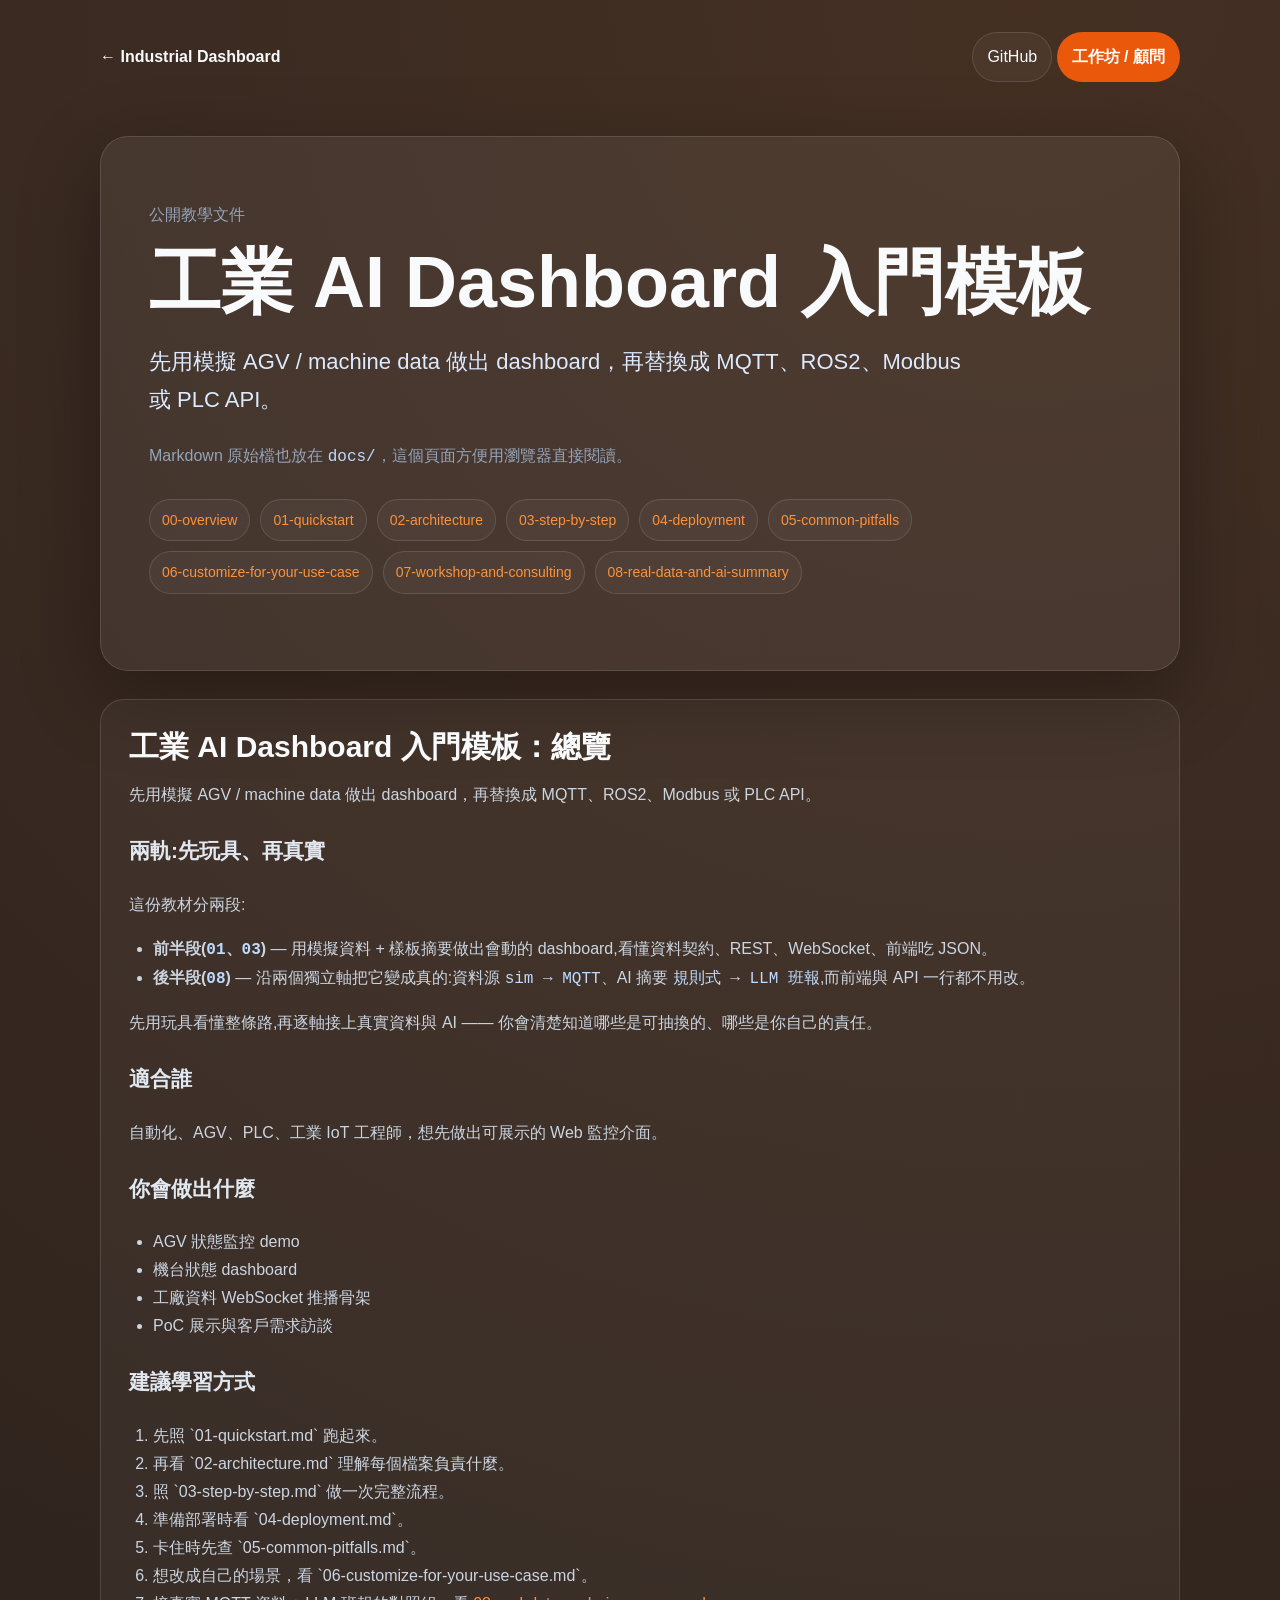
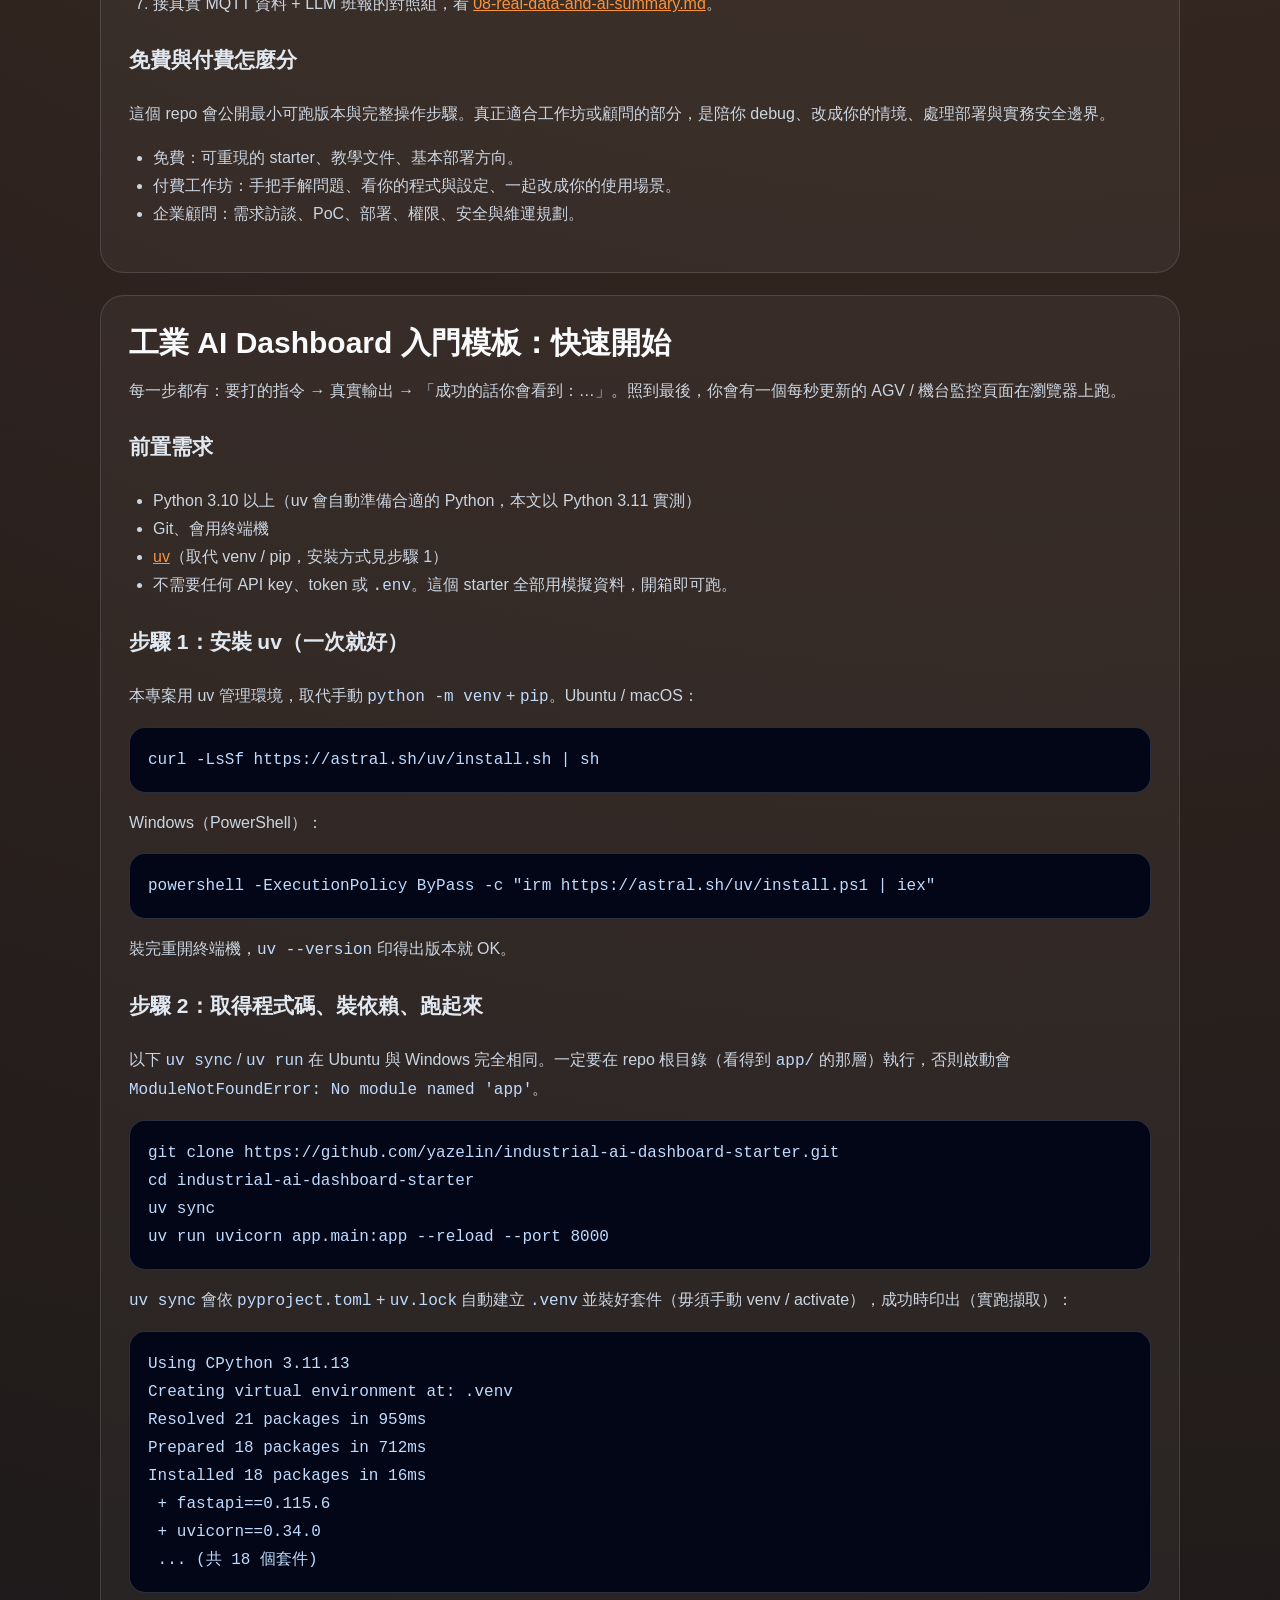
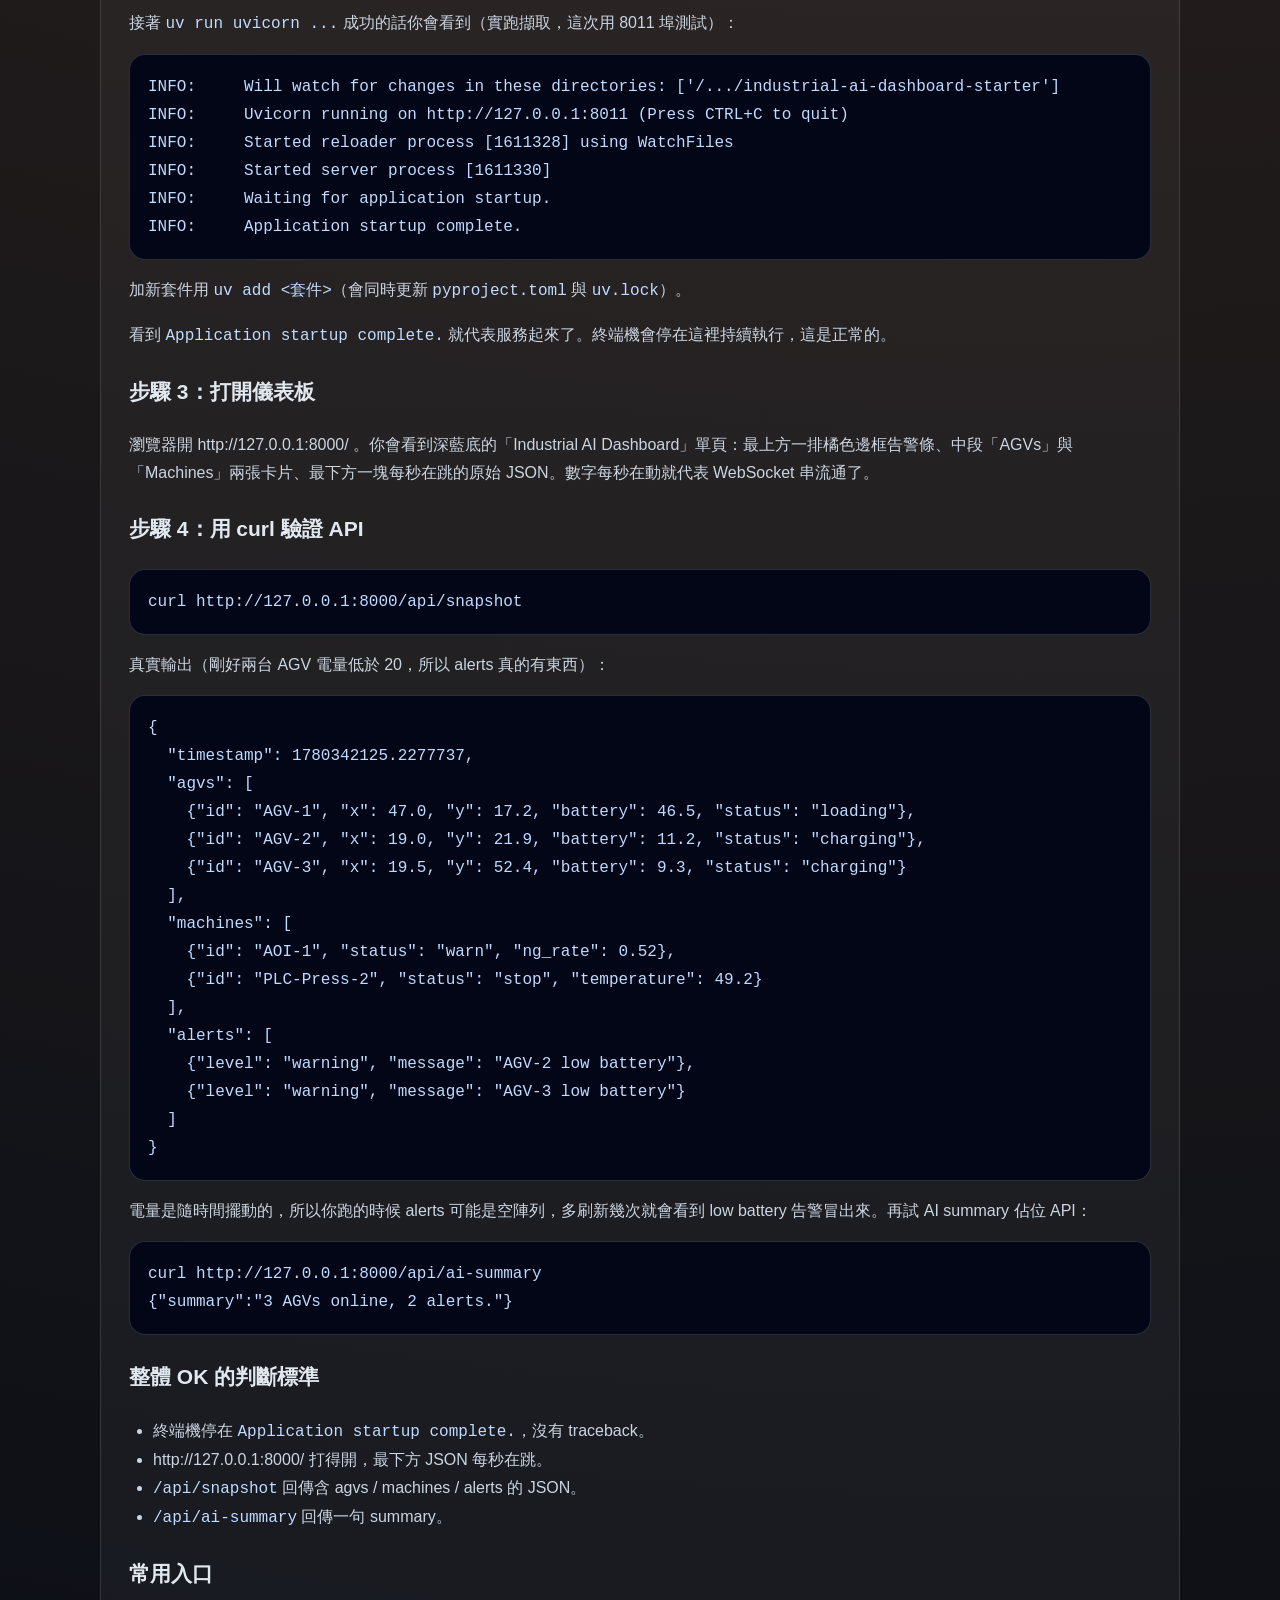
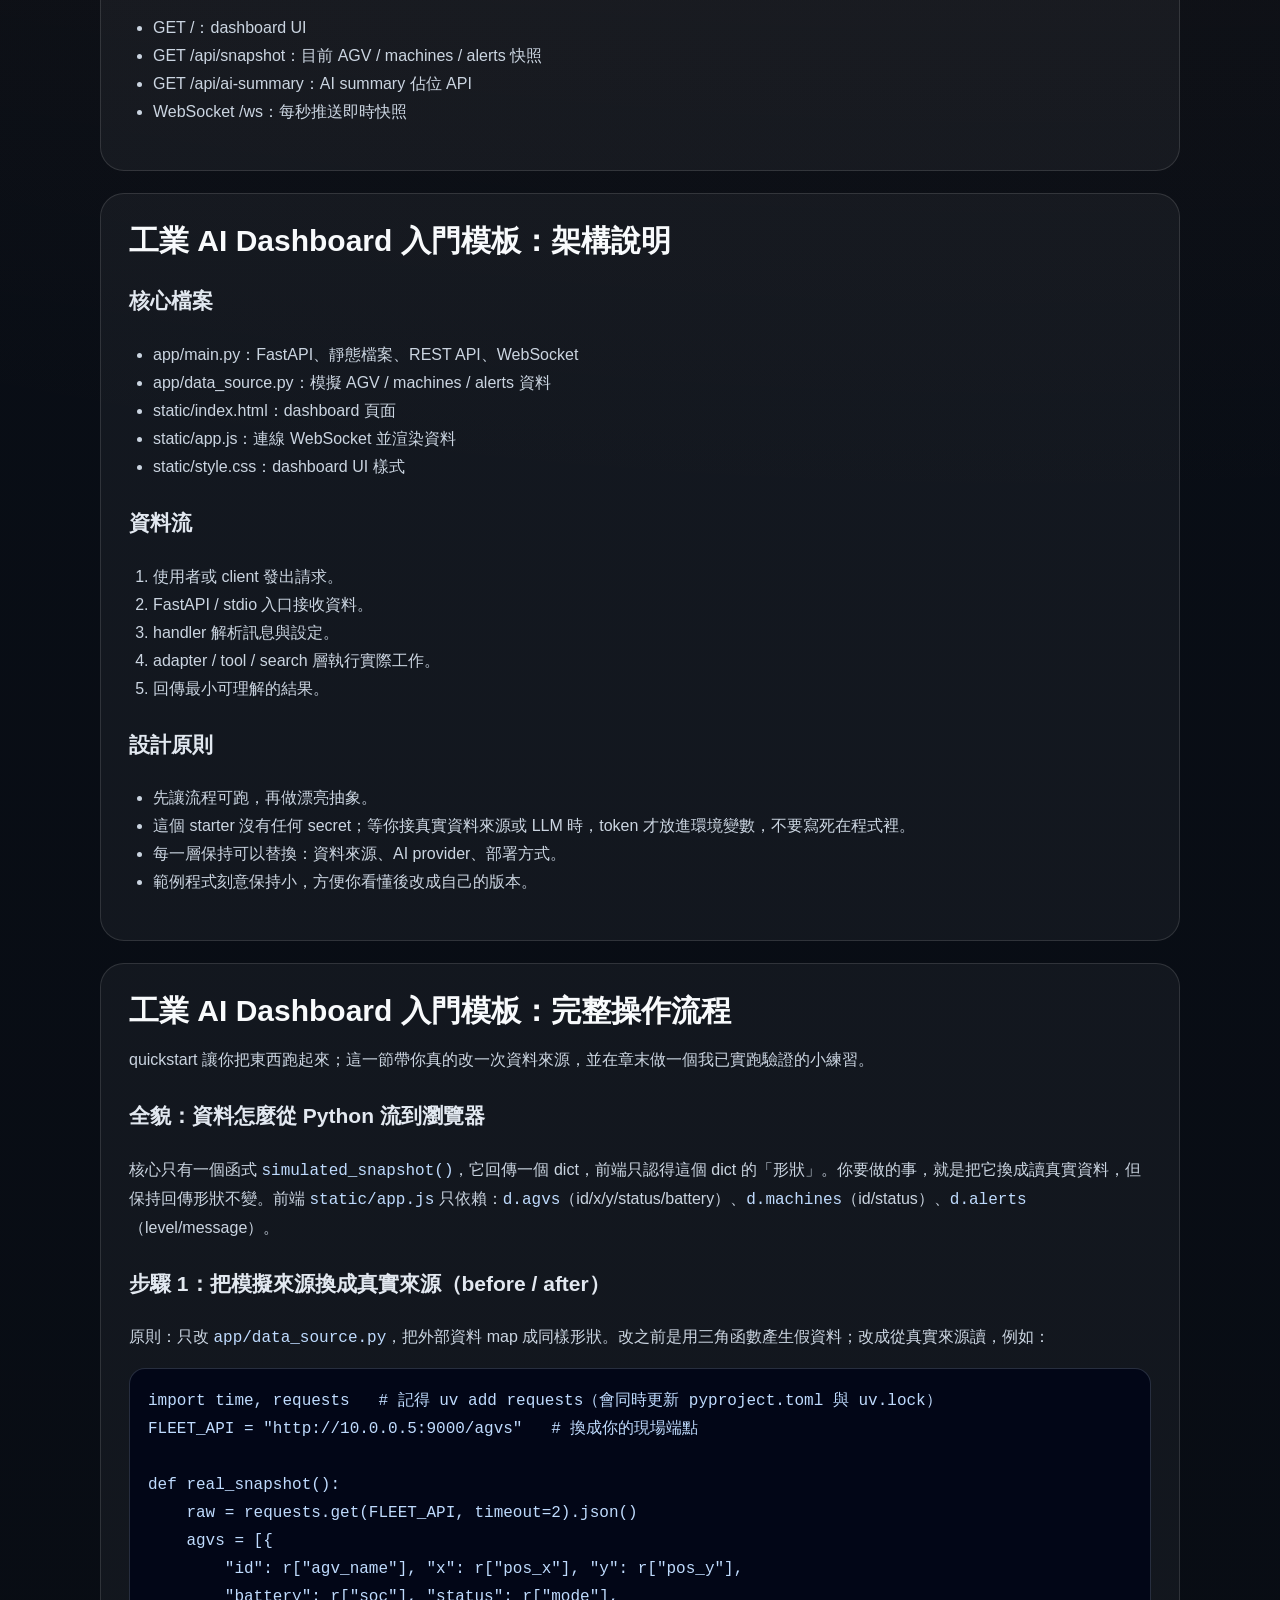
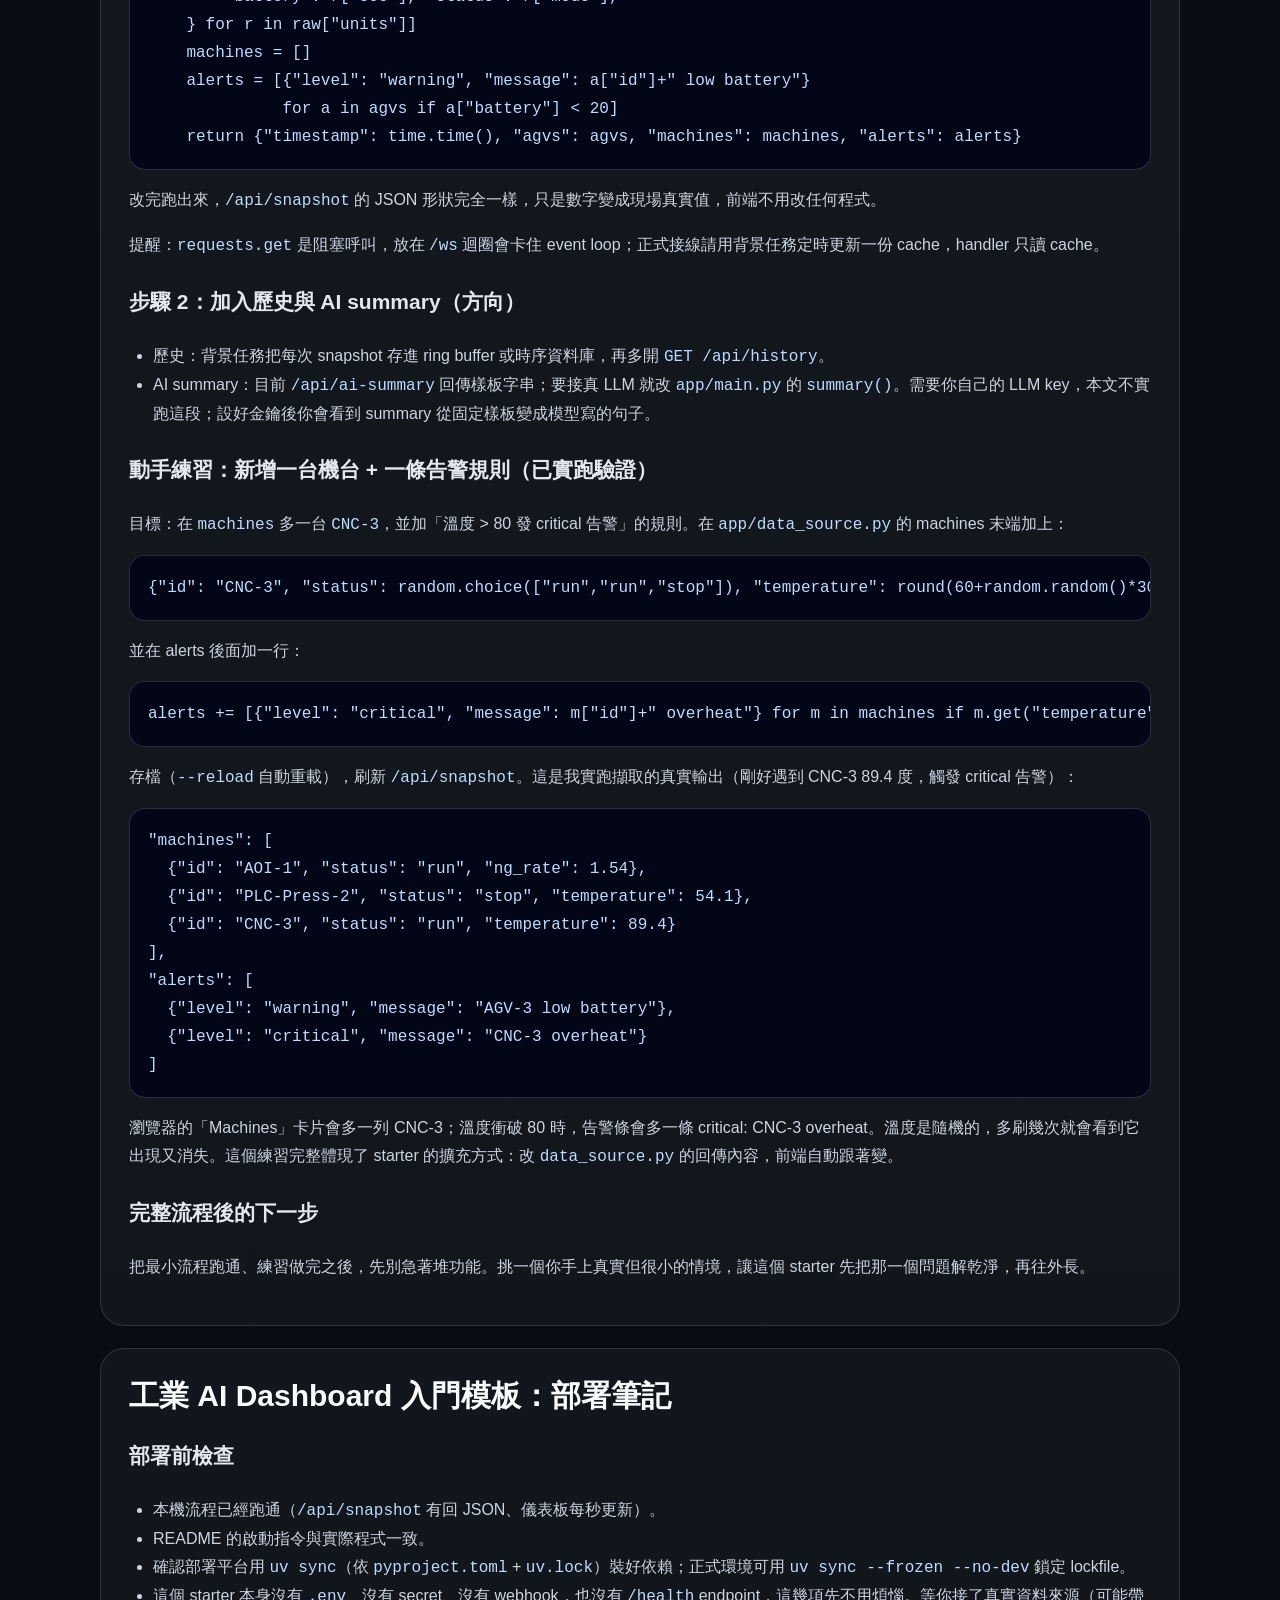
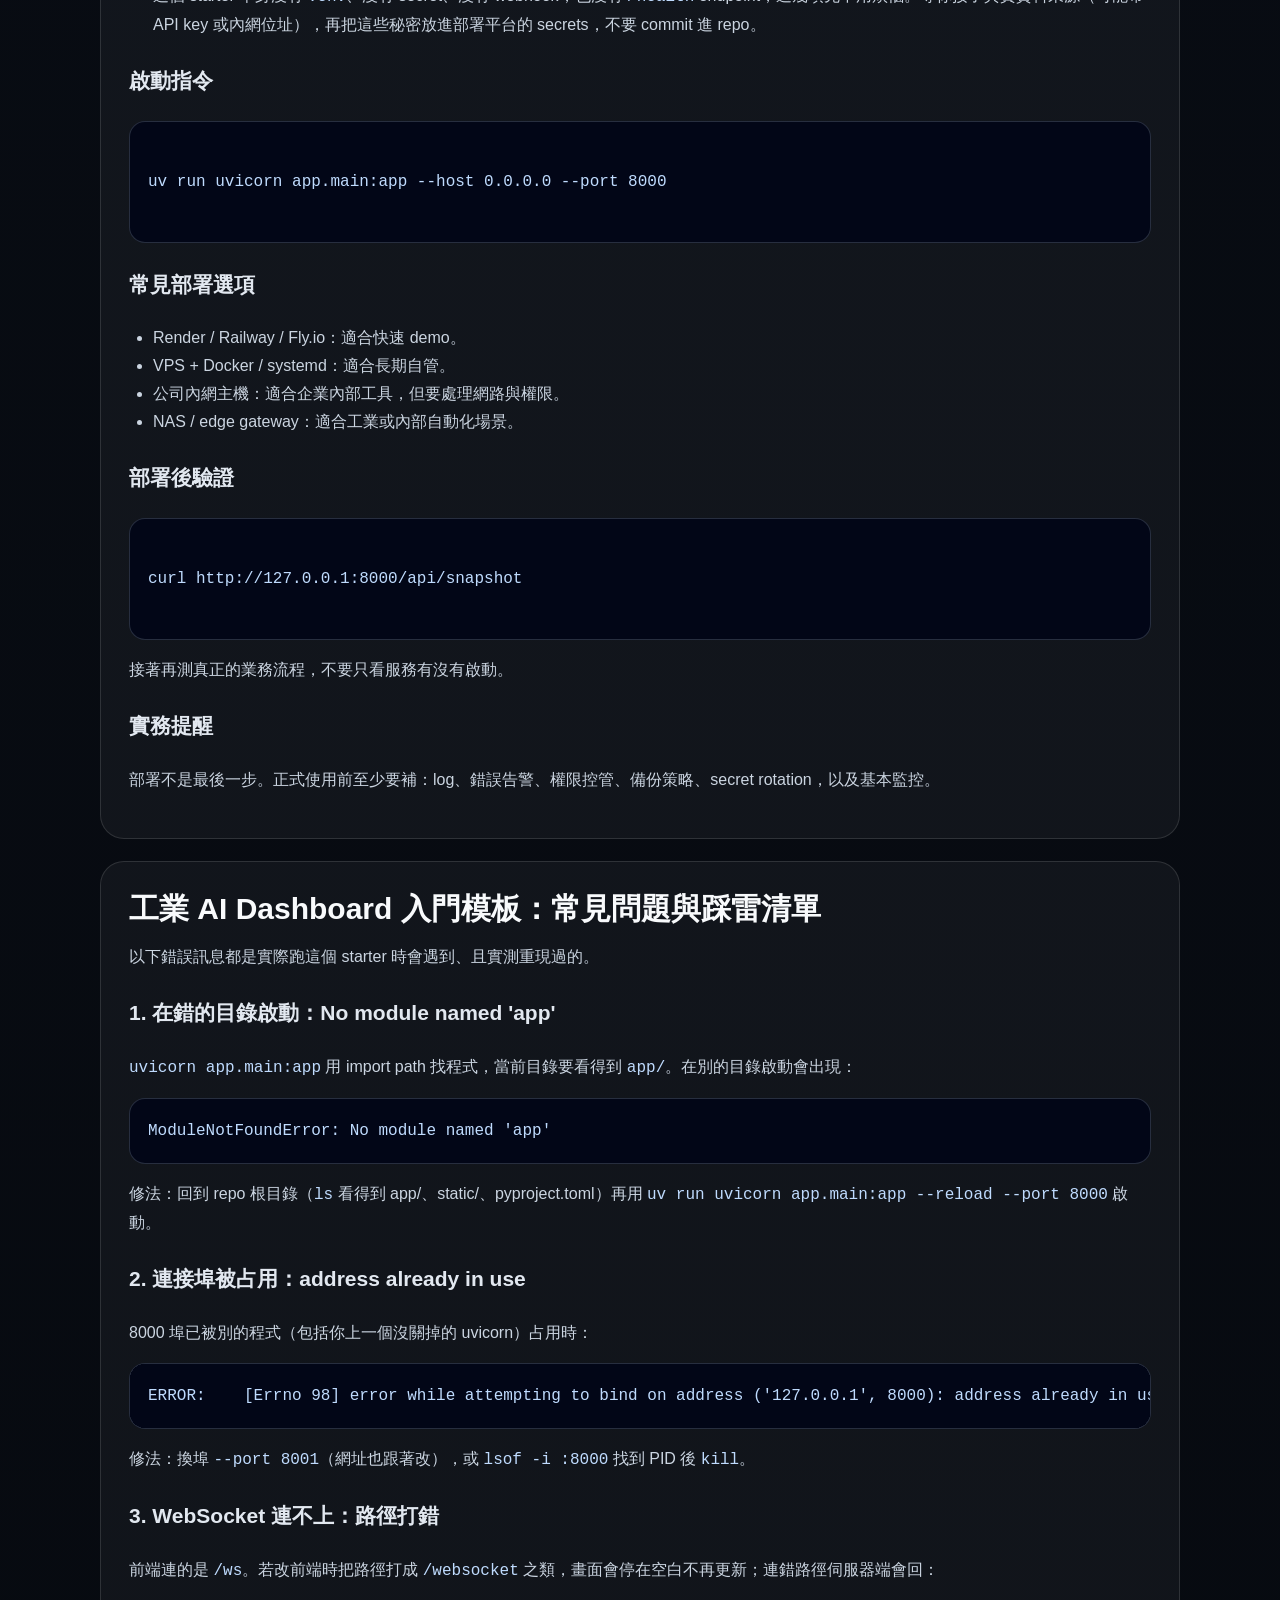
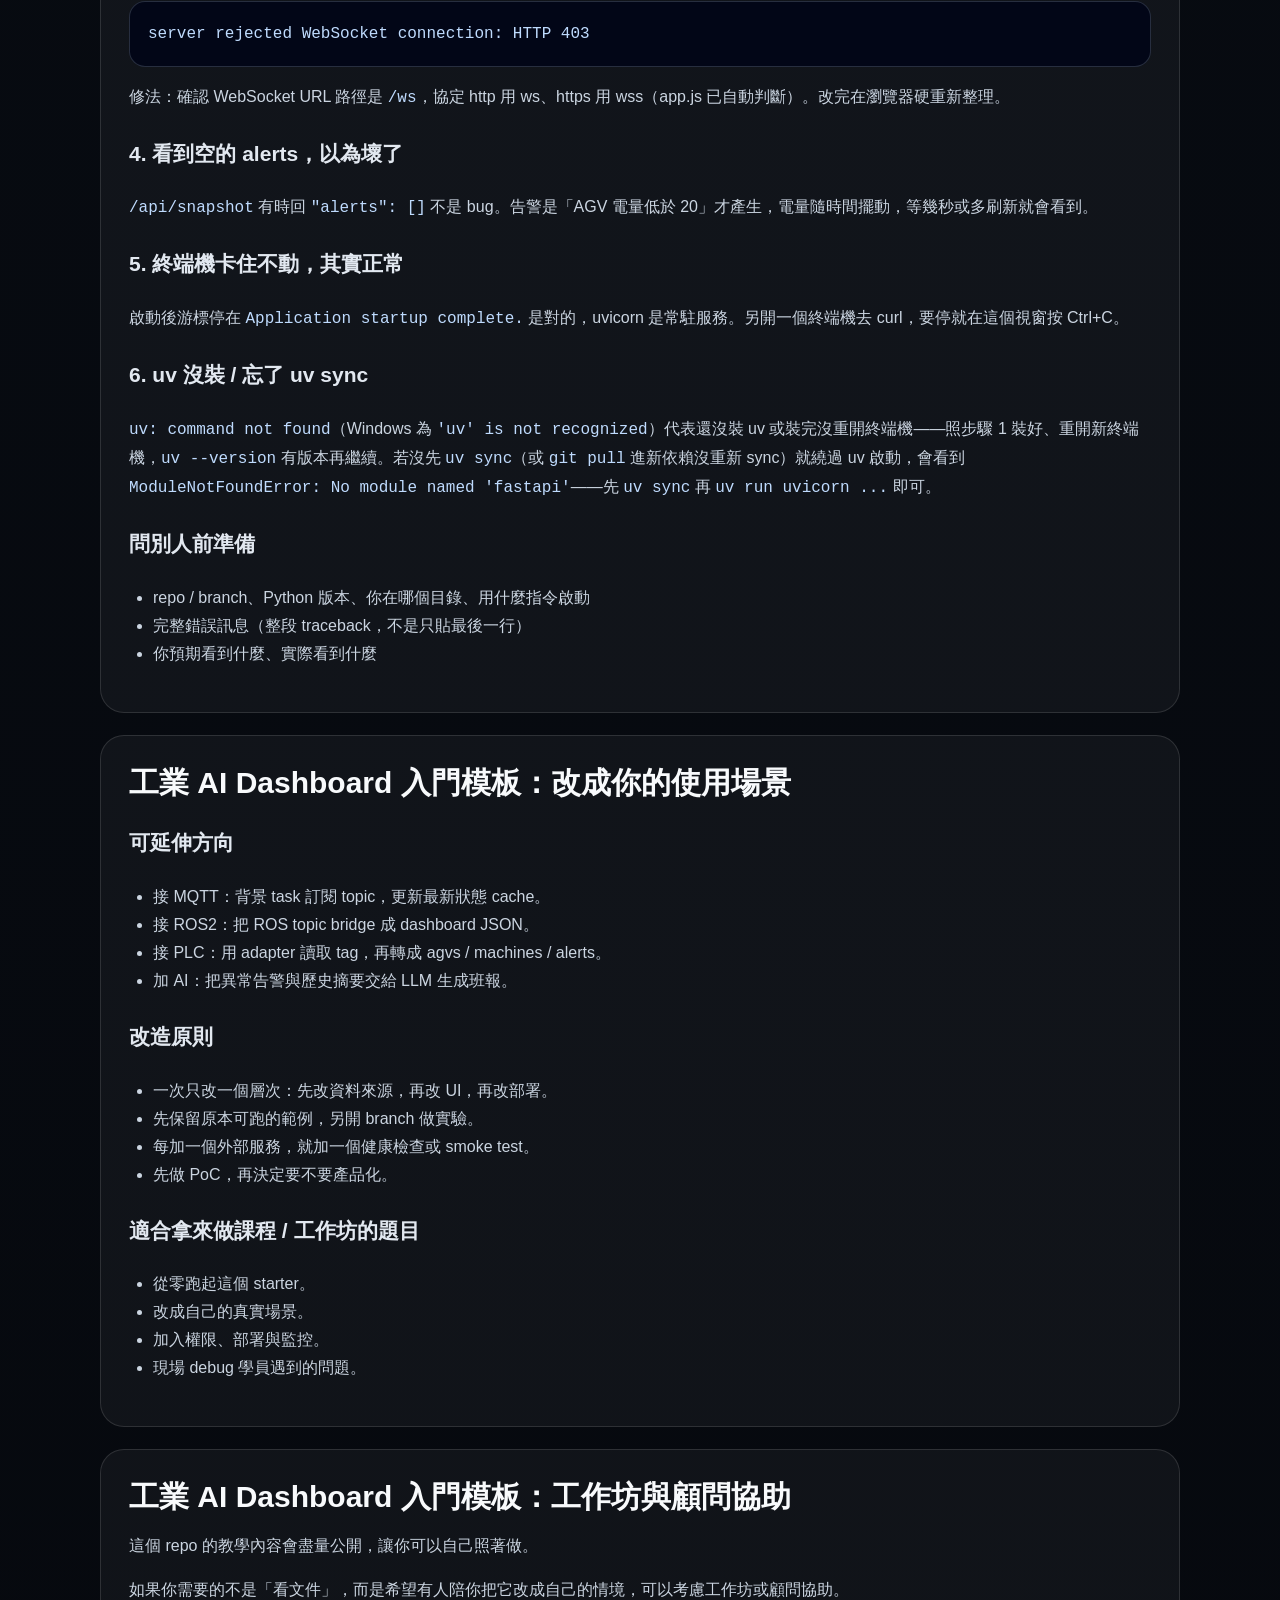
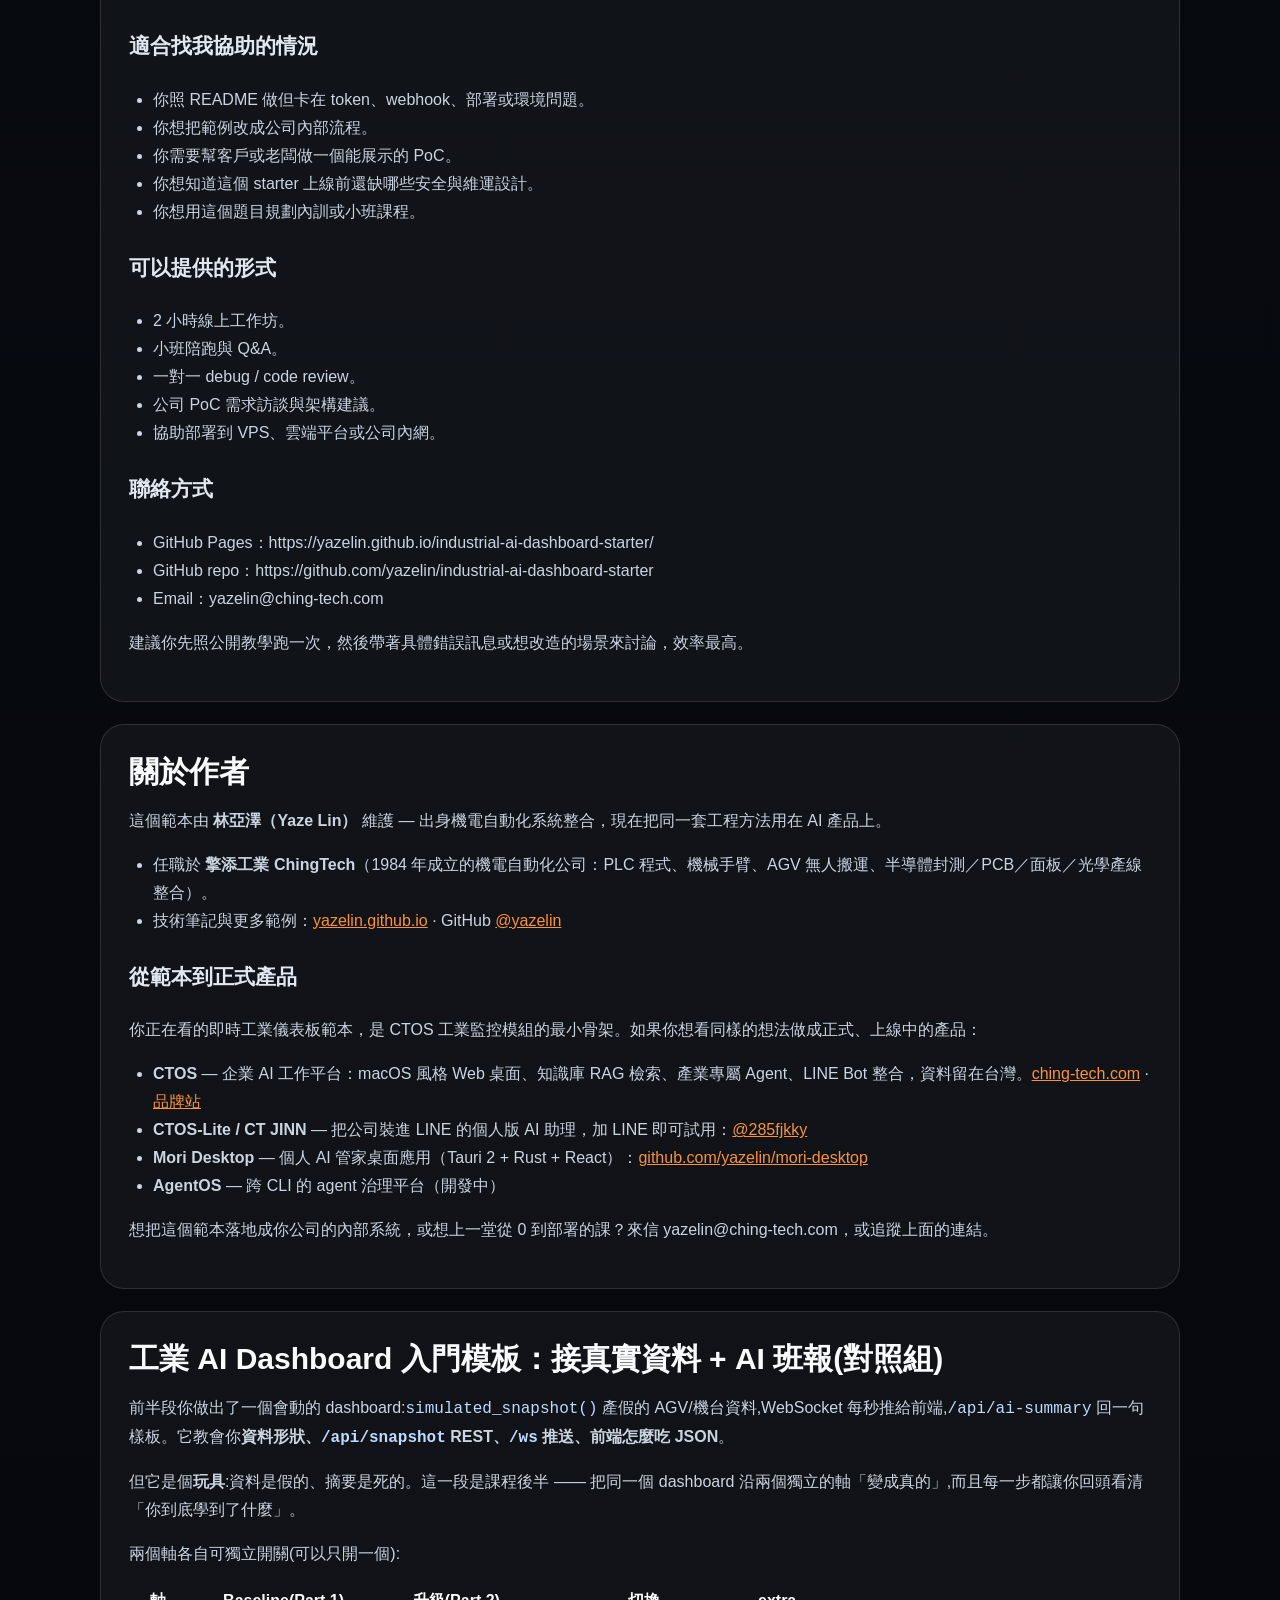
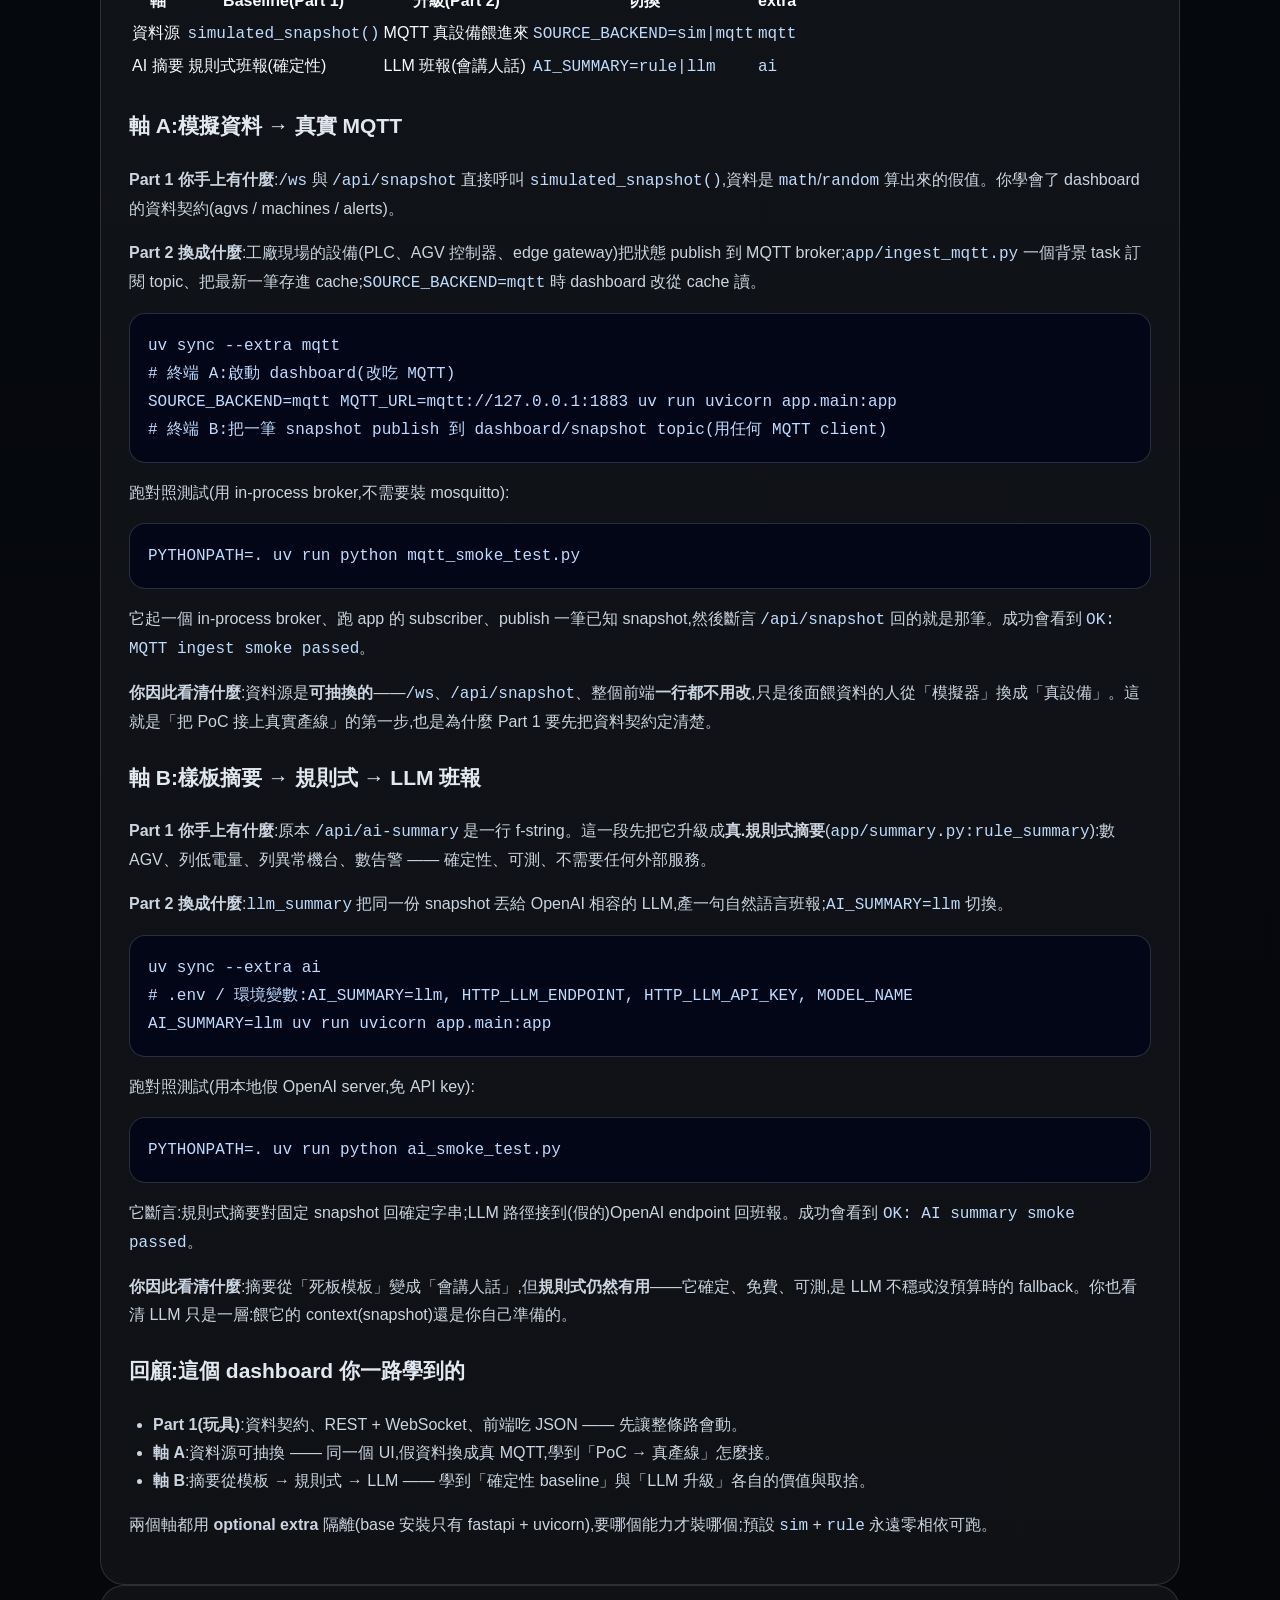
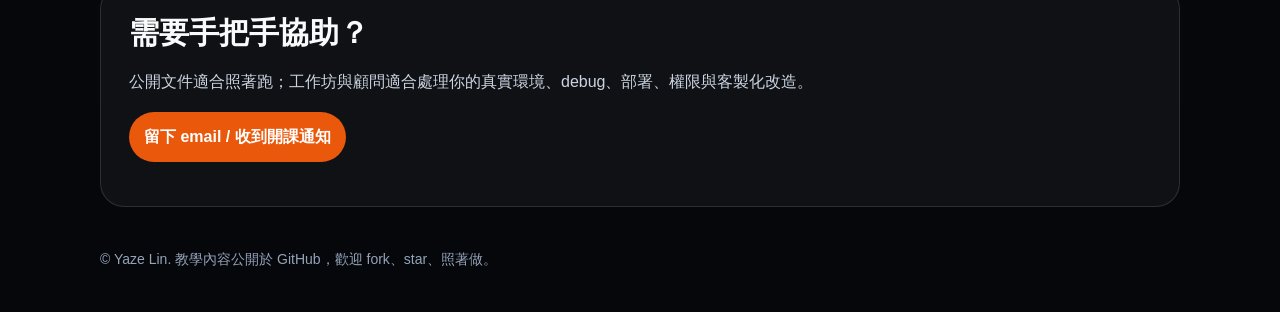
==== commit 327e8e89: "fix: add missing item 7 to tutorial.html 建議學習方式 list The mirrored <ol> in tutorial.html's 總覽 section" ====
--- a/tutorial.html
+++ b/tutorial.html
@@ -24,6 +24,7 @@
 <li>準備部署時看 `04-deployment.md`。</li>
 <li>卡住時先查 `05-common-pitfalls.md`。</li>
 <li>想改成自己的場景，看 `06-customize-for-your-use-case.md`。</li>
+<li>接真實 MQTT 資料 + LLM 班報的對照組，看 <a href='docs/08-real-data-and-ai-summary.md'>08-real-data-and-ai-summary.md</a>。</li>
 </ol>
 <h3>免費與付費怎麼分</h3>
 <p>這個 repo 會公開最小可跑版本與完整操作步驟。真正適合工作坊或顧問的部分，是陪你 debug、改成你的情境、處理部署與實務安全邊界。</p>
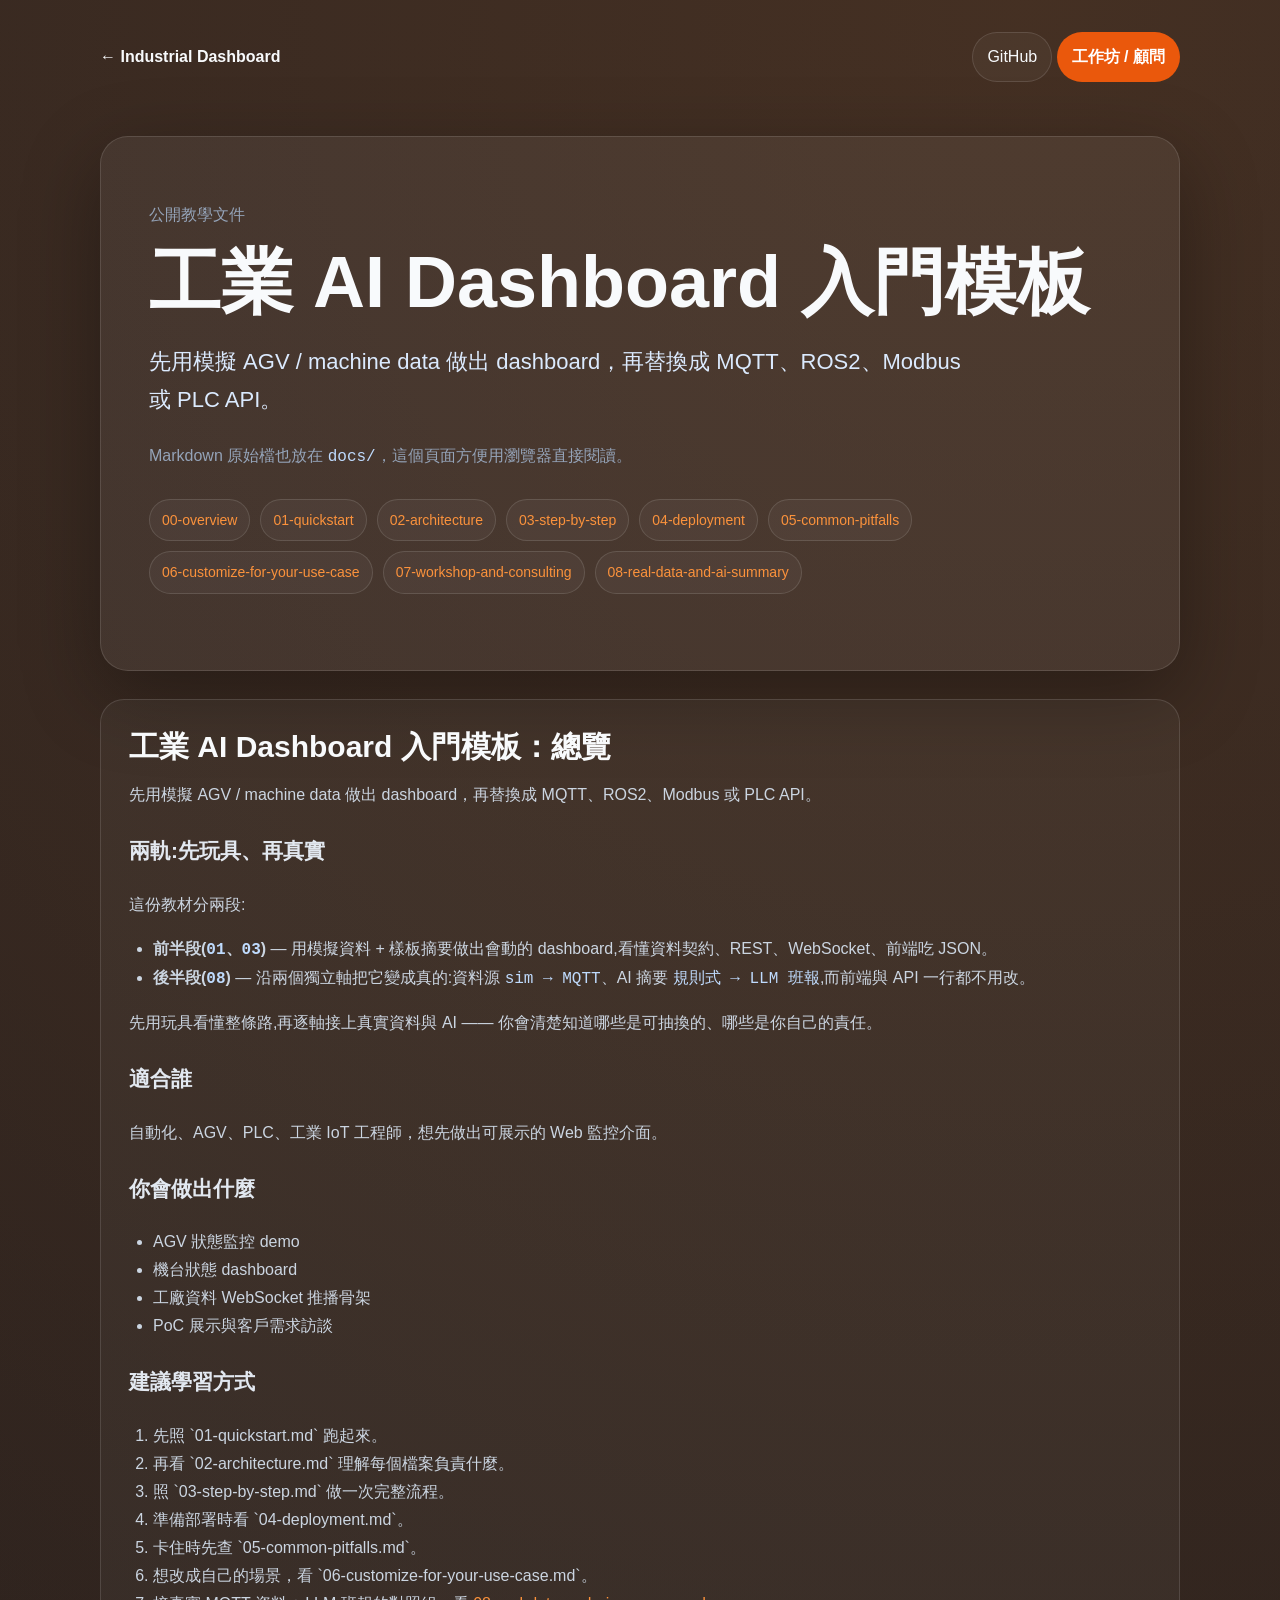
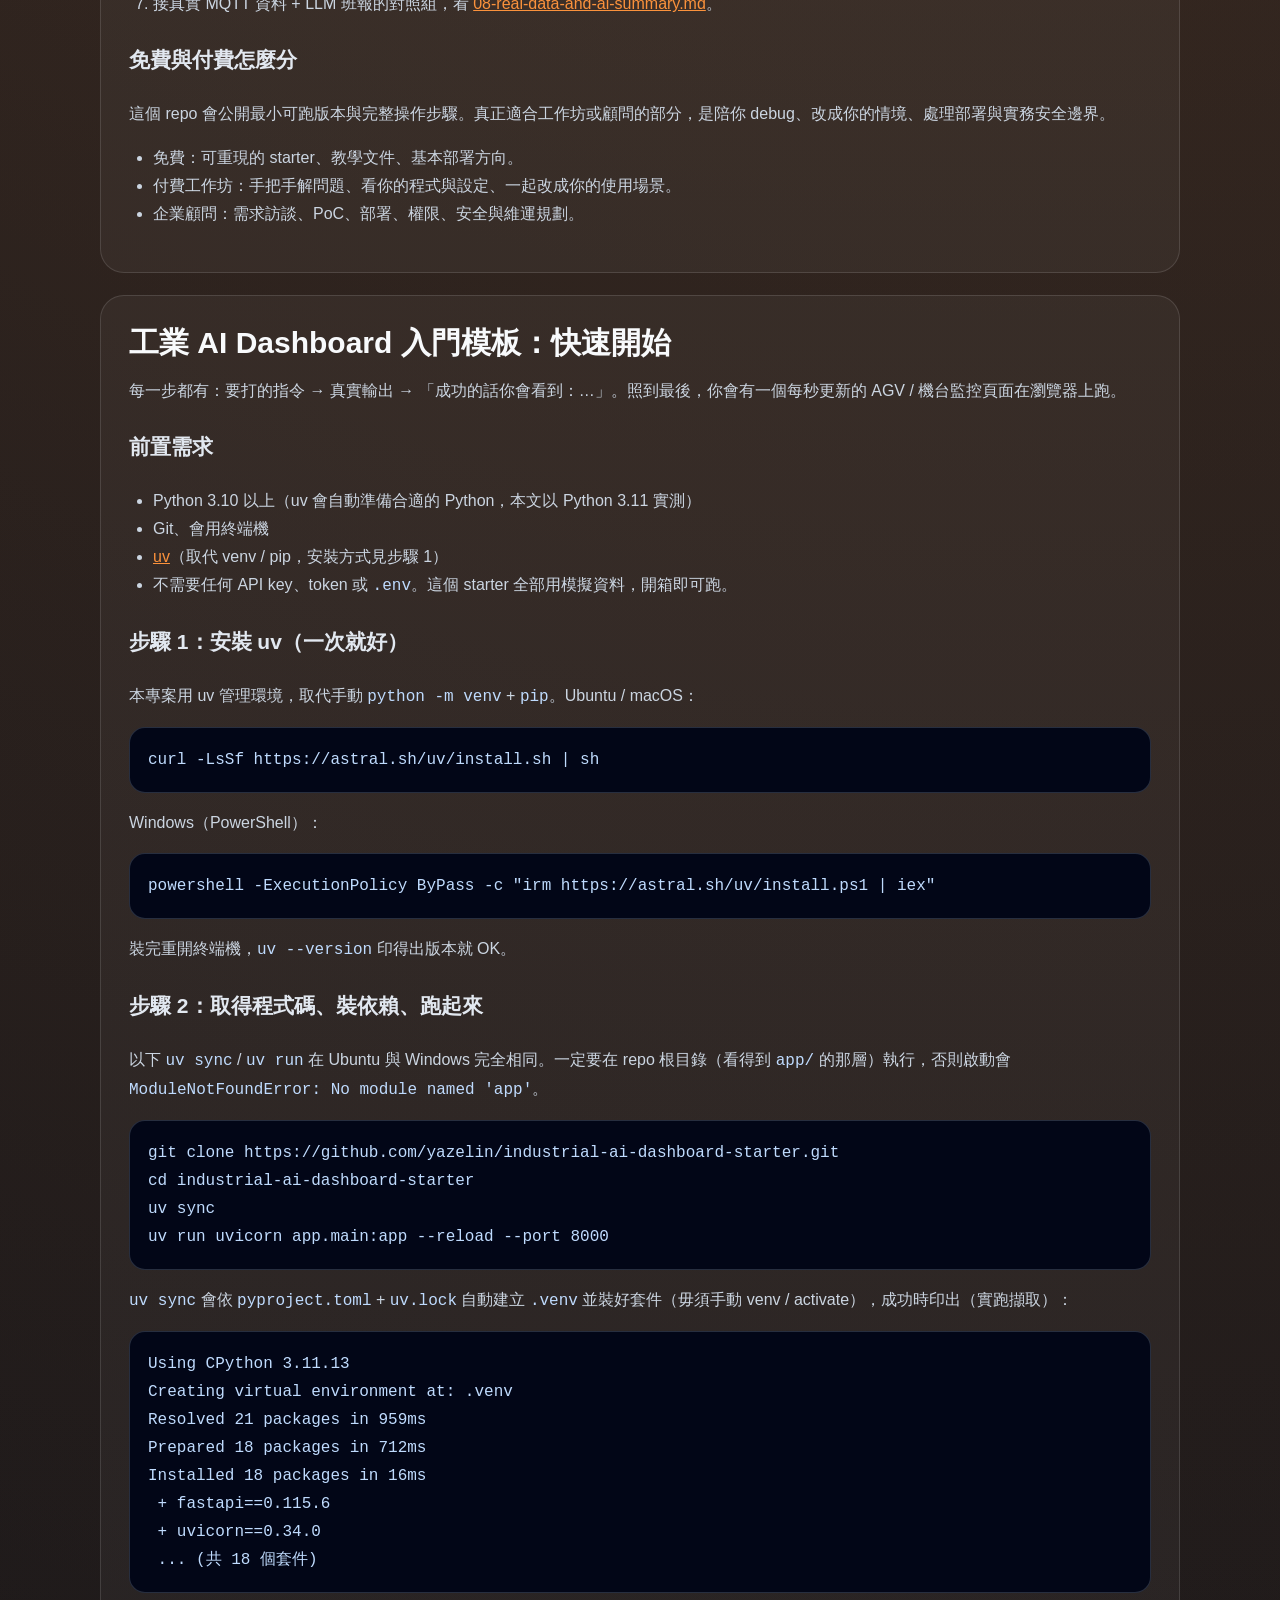
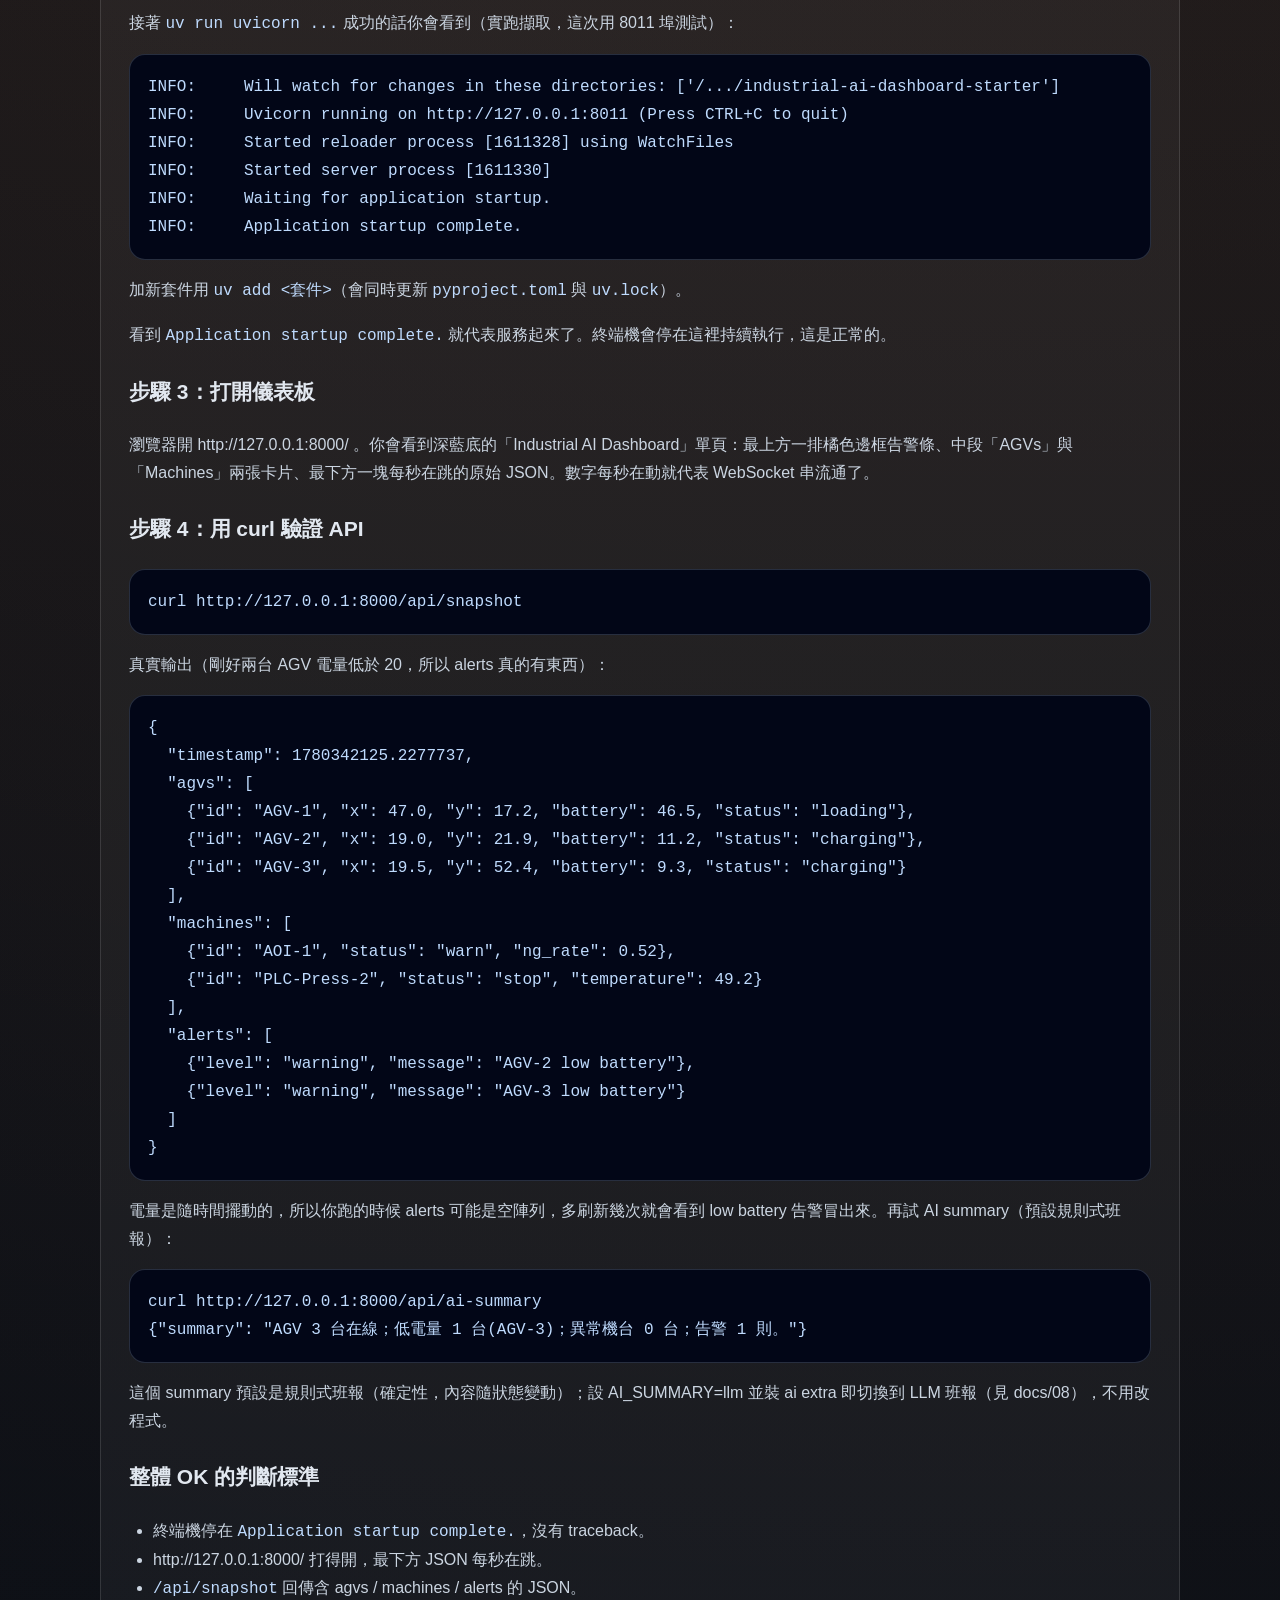
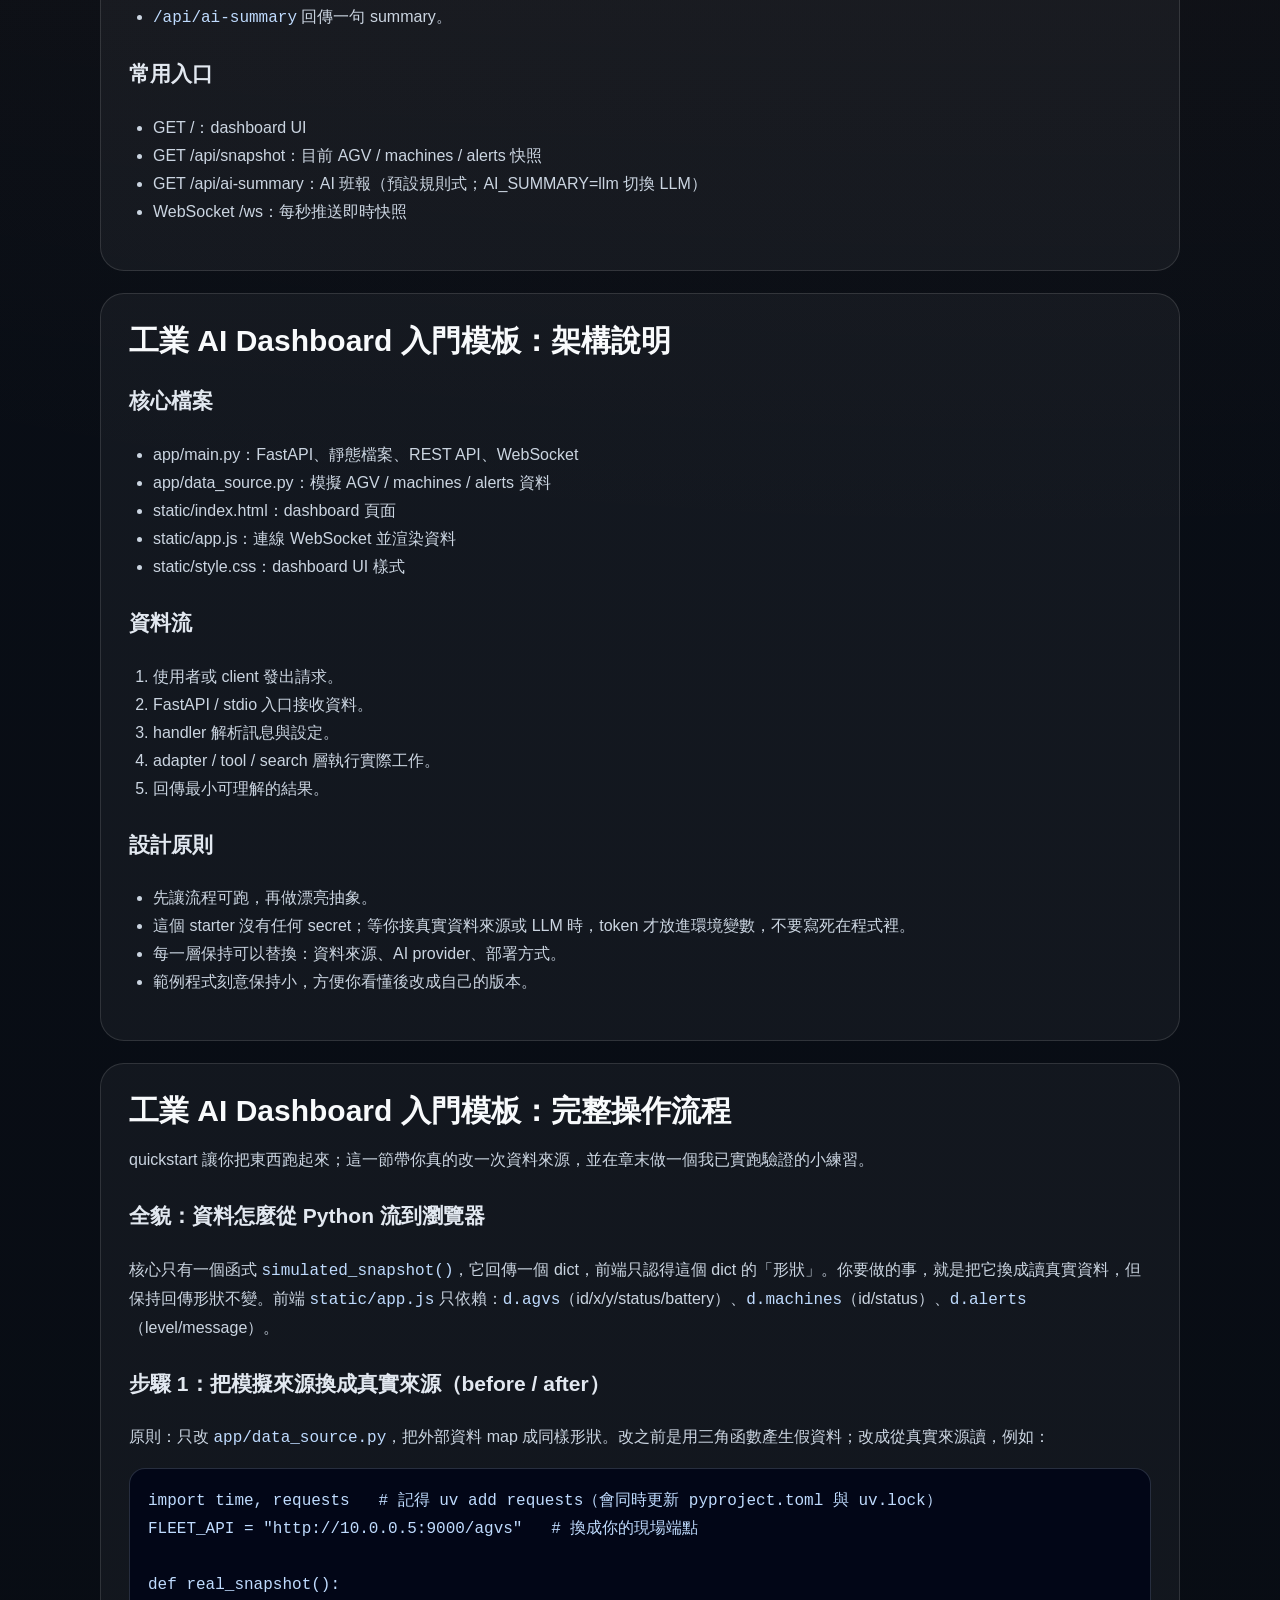
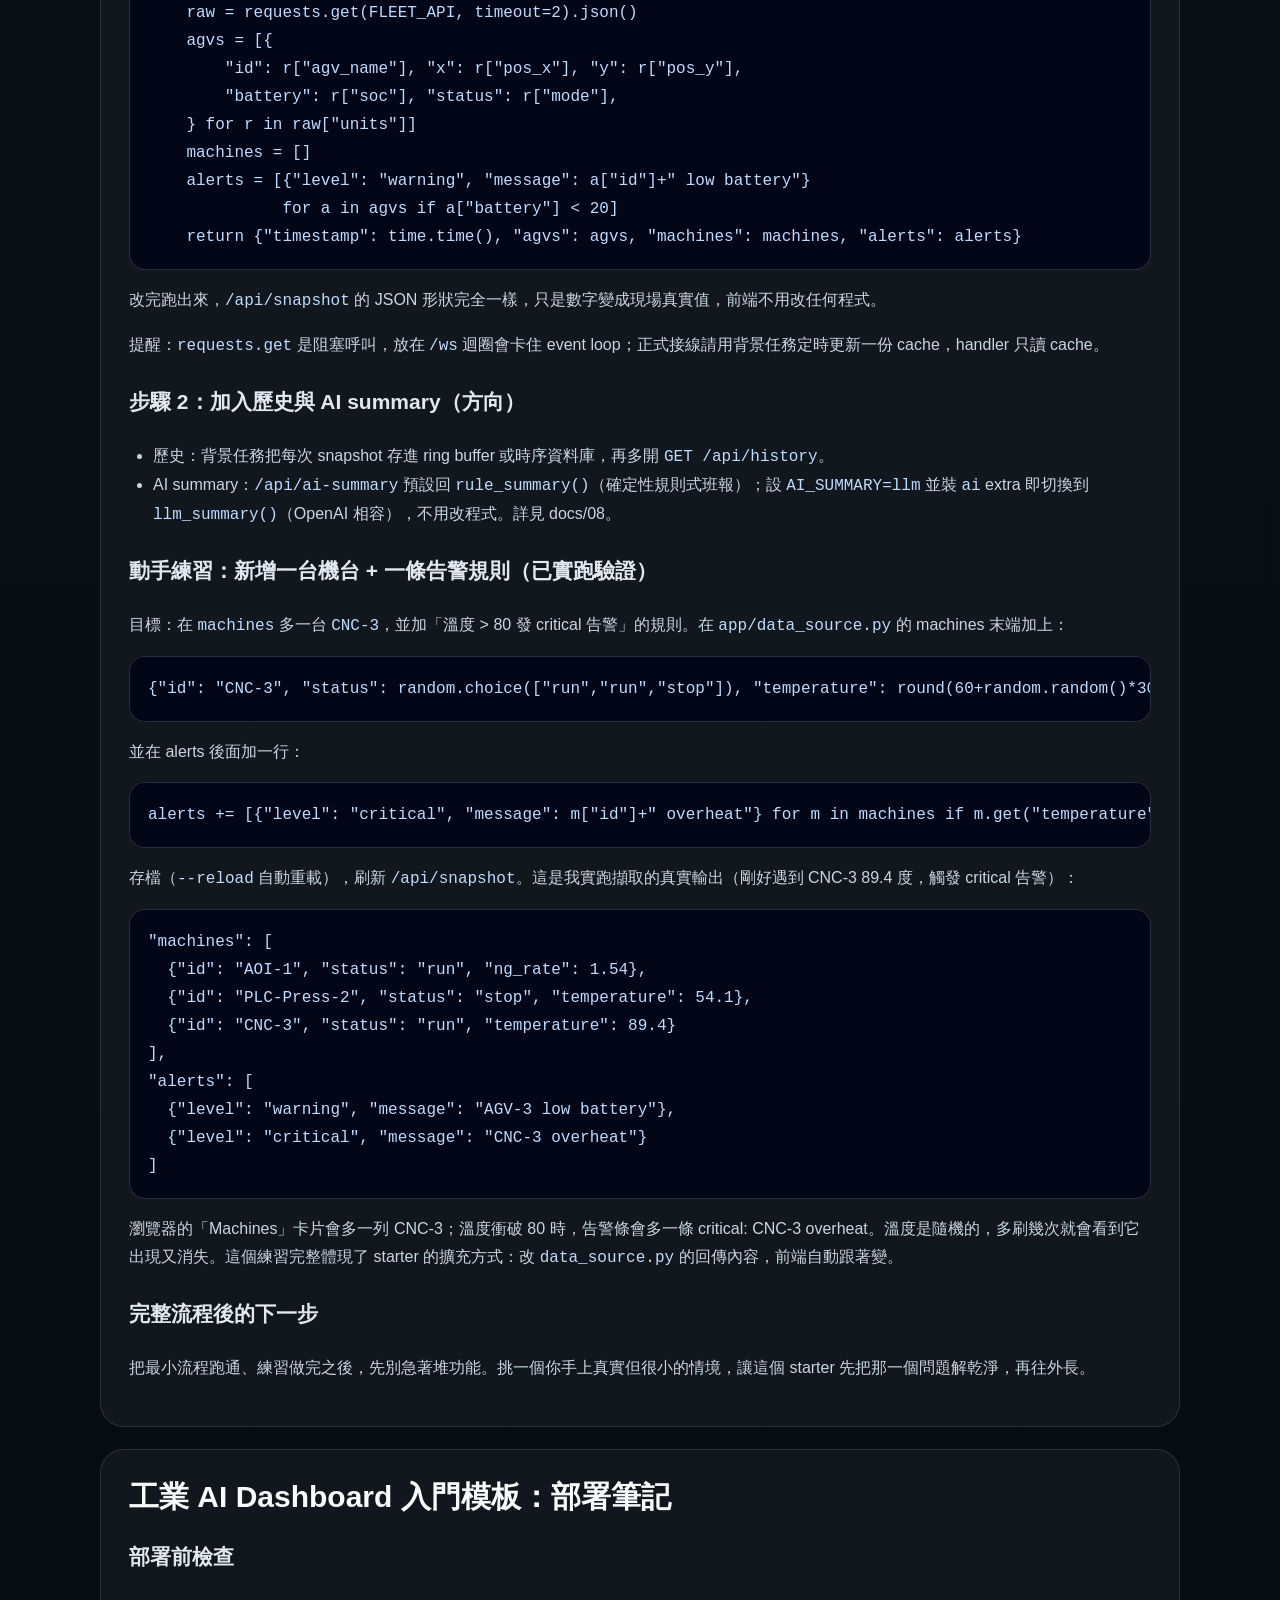
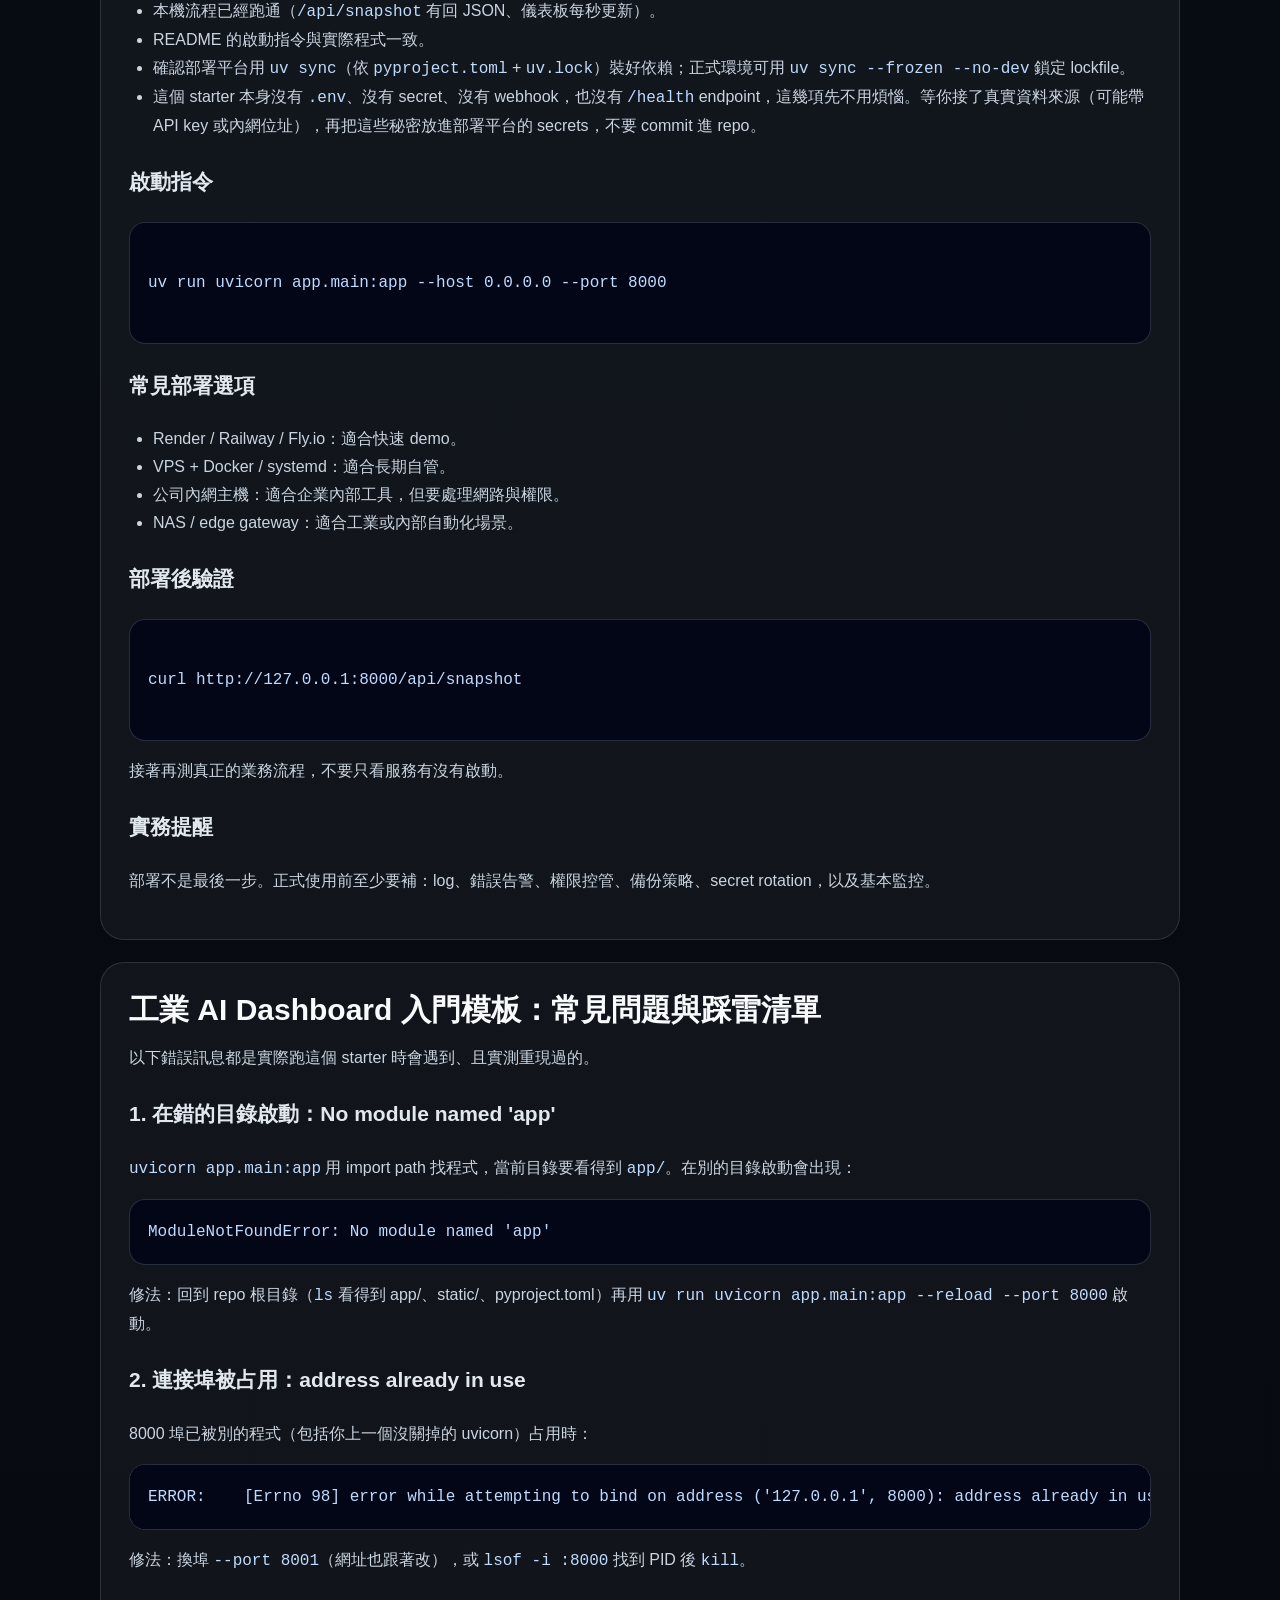
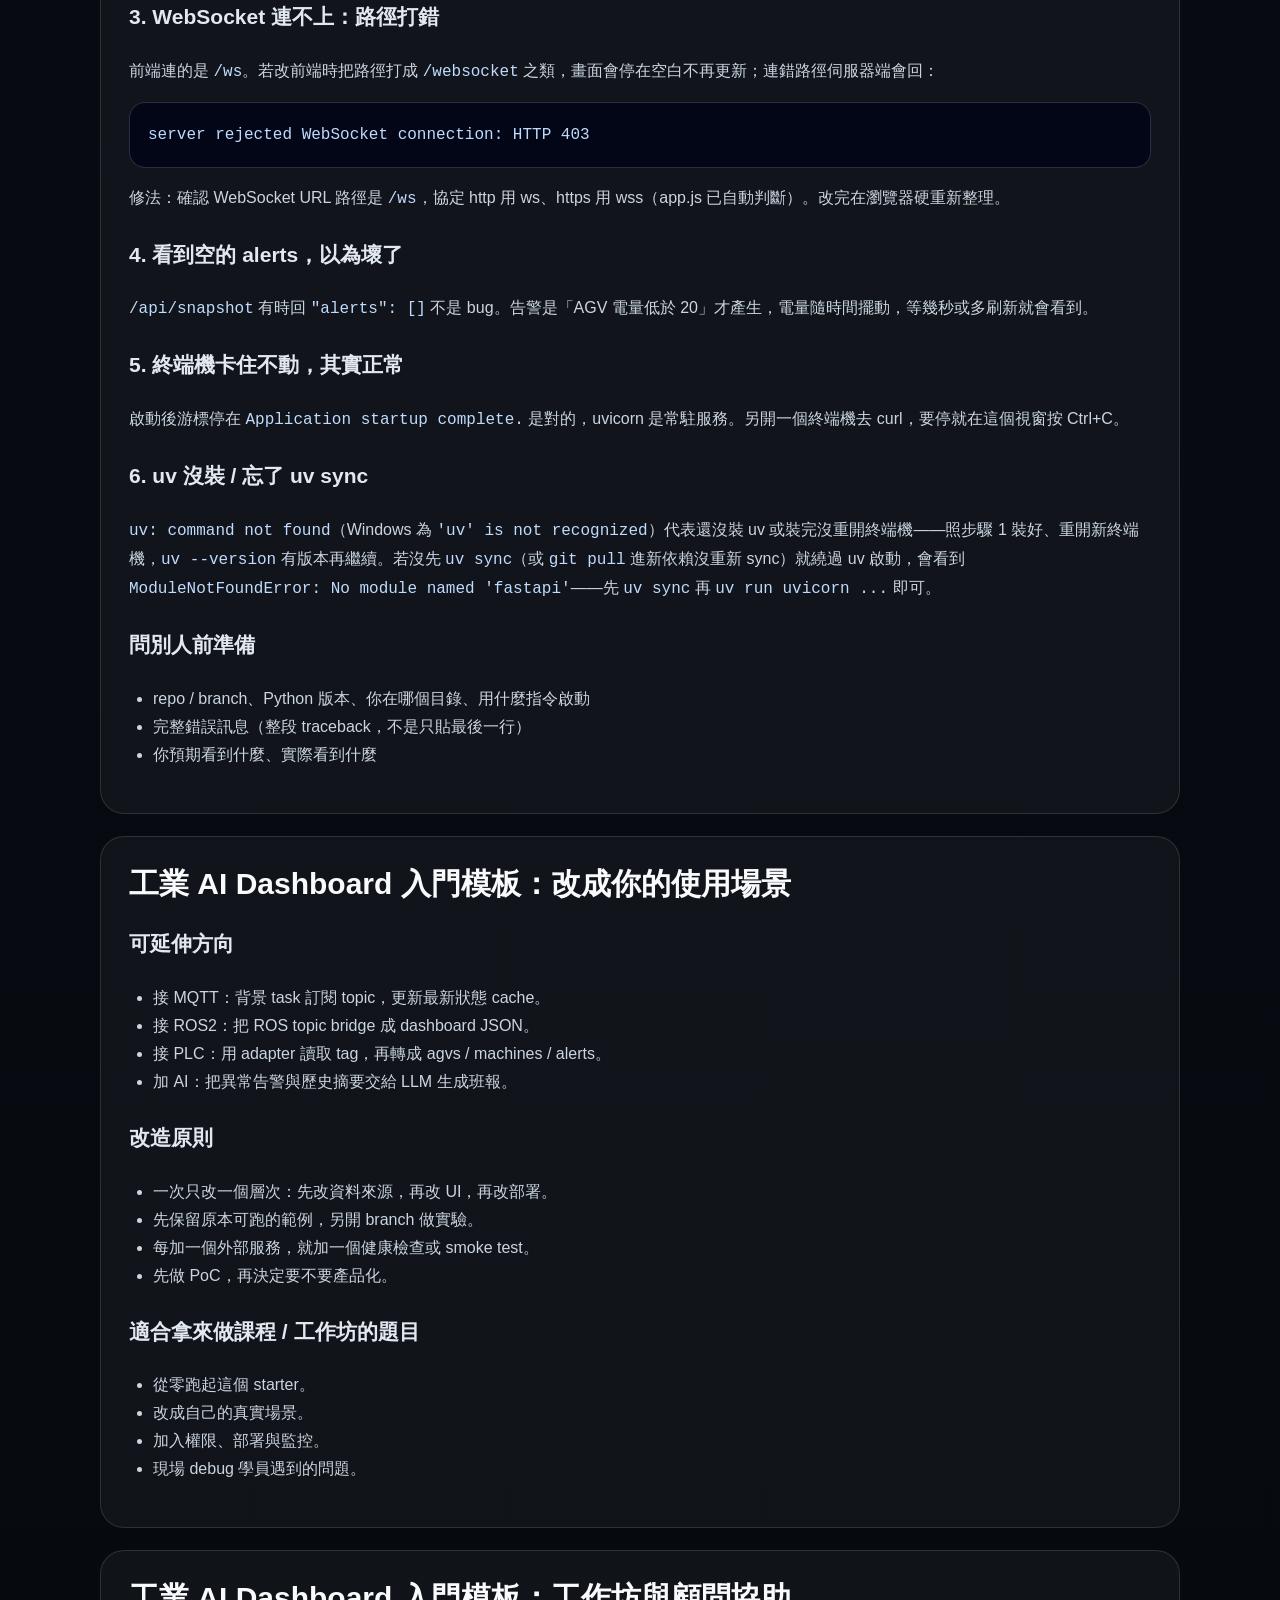
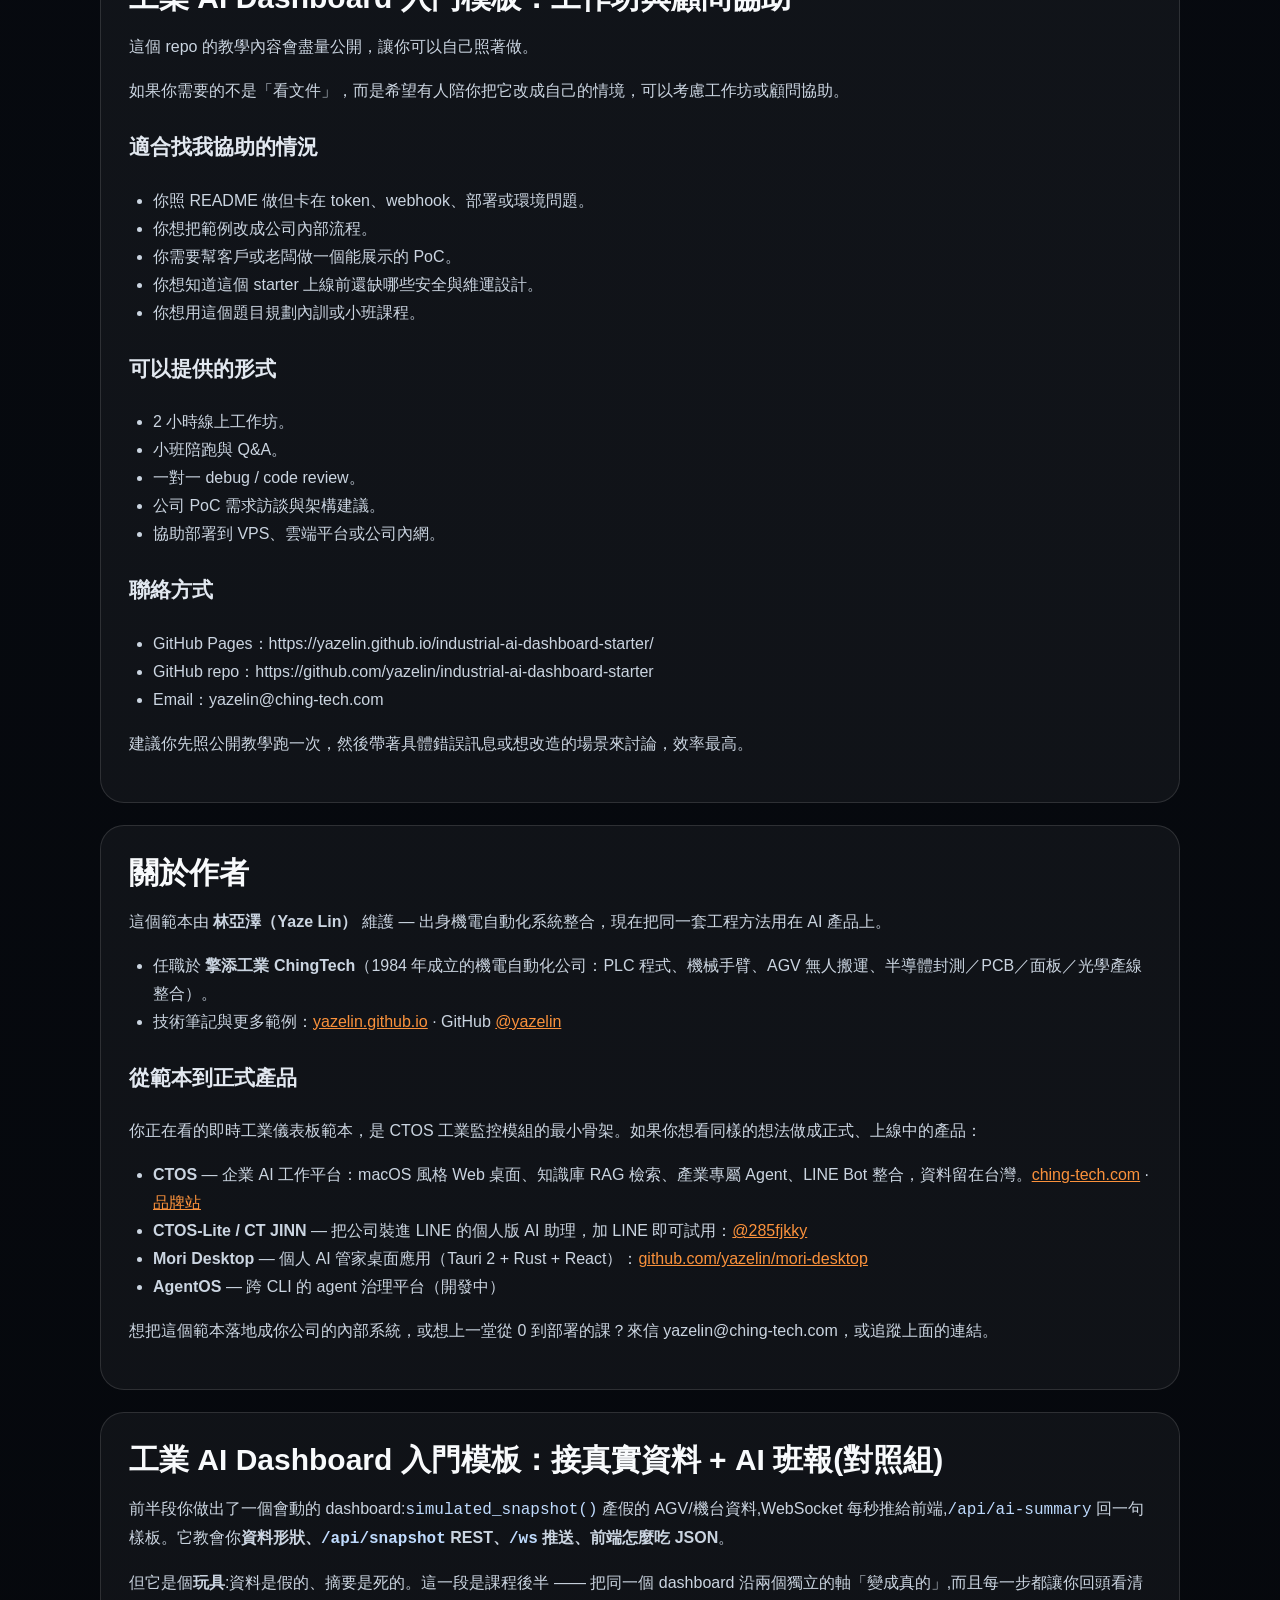
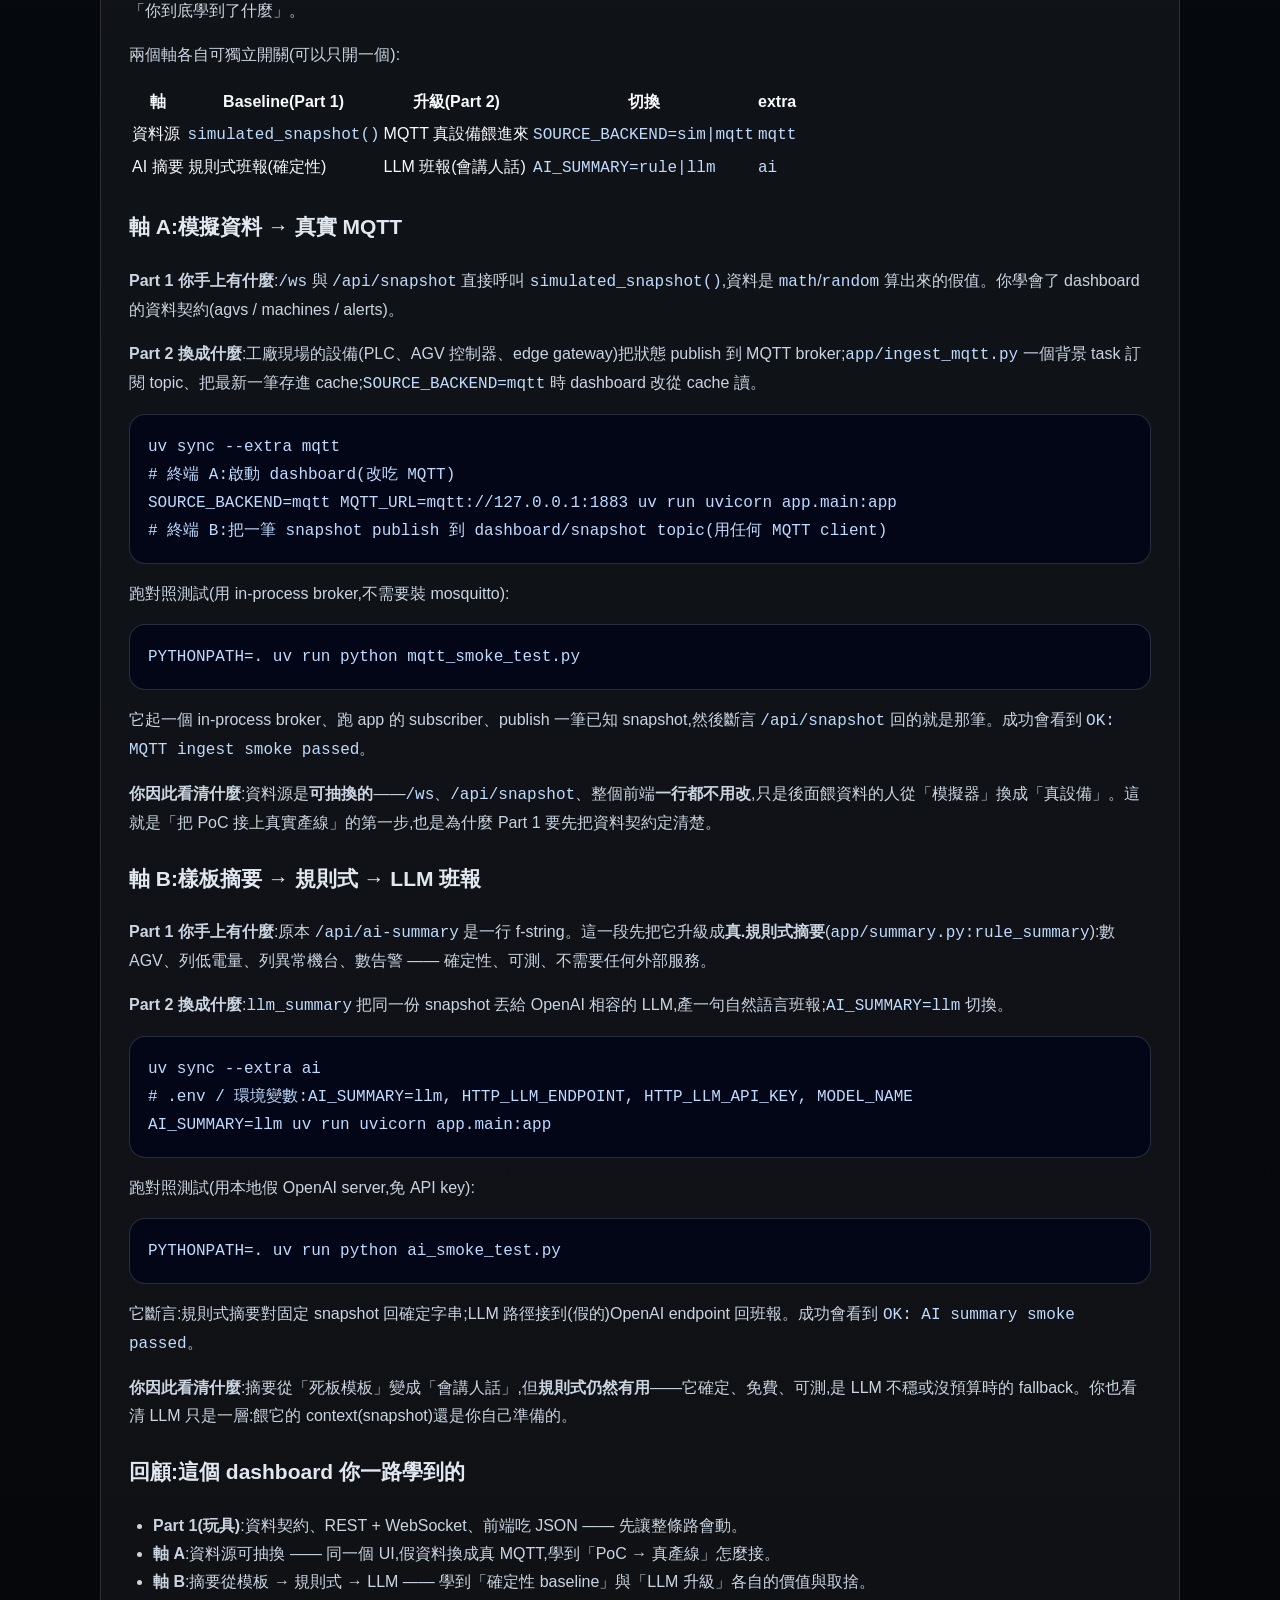
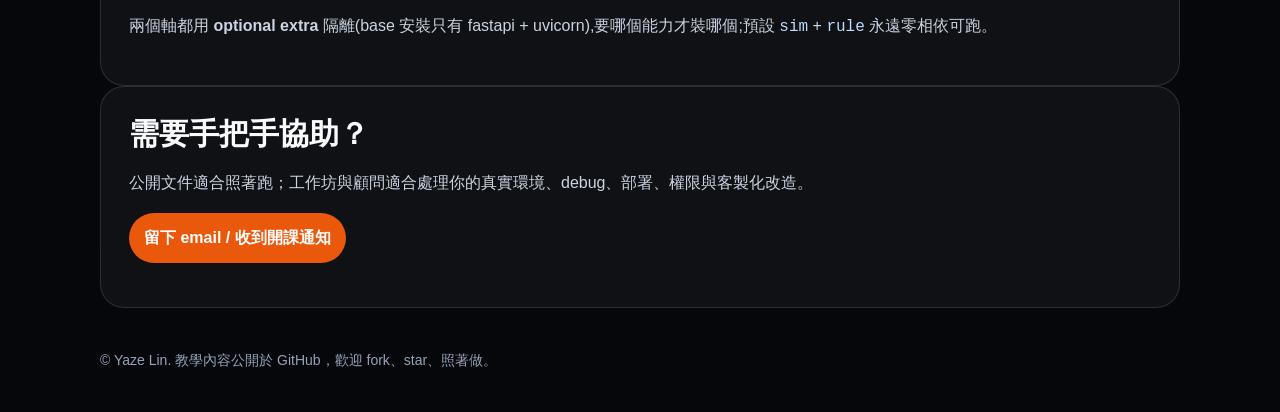
==== commit 105a7c40: "docs: fix remaining ai-summary placeholder drift in 01-quickstart + tutorial The holistic review mis" ====
--- a/tutorial.html
+++ b/tutorial.html
@@ -92,9 +92,10 @@
     {"level": "warning", "message": "AGV-3 low battery"}
   ]
 }</code></pre>
-<p>電量是隨時間擺動的，所以你跑的時候 alerts 可能是空陣列，多刷新幾次就會看到 low battery 告警冒出來。再試 AI summary 佔位 API：</p>
+<p>電量是隨時間擺動的，所以你跑的時候 alerts 可能是空陣列，多刷新幾次就會看到 low battery 告警冒出來。再試 AI summary（預設規則式班報）：</p>
 <pre><code>curl http://127.0.0.1:8000/api/ai-summary
-{"summary":"3 AGVs online, 2 alerts."}</code></pre>
+{"summary": "AGV 3 台在線；低電量 1 台(AGV-3)；異常機台 0 台；告警 1 則。"}</code></pre>
+<p>這個 summary 預設是規則式班報（確定性，內容隨狀態變動）；設 AI_SUMMARY=llm 並裝 ai extra 即切換到 LLM 班報（見 docs/08），不用改程式。</p>
 <h3>整體 OK 的判斷標準</h3>
 <ul>
 <li>終端機停在 <code>Application startup complete.</code>，沒有 traceback。</li>
@@ -106,7 +107,7 @@
 <ul>
 <li>GET /：dashboard UI</li>
 <li>GET /api/snapshot：目前 AGV / machines / alerts 快照</li>
-<li>GET /api/ai-summary：AI summary 佔位 API</li>
+<li>GET /api/ai-summary：AI 班報（預設規則式；AI_SUMMARY=llm 切換 LLM）</li>
 <li>WebSocket /ws：每秒推送即時快照</li>
 </ul></section><section><h2>工業 AI Dashboard 入門模板：架構說明</h2>
 <h3>核心檔案</h3>
@@ -155,7 +156,7 @@
 <h3>步驟 2：加入歷史與 AI summary（方向）</h3>
 <ul>
 <li>歷史：背景任務把每次 snapshot 存進 ring buffer 或時序資料庫，再多開 <code>GET /api/history</code>。</li>
-<li>AI summary：目前 <code>/api/ai-summary</code> 回傳樣板字串；要接真 LLM 就改 <code>app/main.py</code> 的 <code>summary()</code>。需要你自己的 LLM key，本文不實跑這段；設好金鑰後你會看到 summary 從固定樣板變成模型寫的句子。</li>
+<li>AI summary：<code>/api/ai-summary</code> 預設回 <code>rule_summary()</code>（確定性規則式班報）；設 <code>AI_SUMMARY=llm</code> 並裝 <code>ai</code> extra 即切換到 <code>llm_summary()</code>（OpenAI 相容），不用改程式。詳見 docs/08。</li>
 </ul>
 <h3>動手練習：新增一台機台 + 一條告警規則（已實跑驗證）</h3>
 <p>目標：在 <code>machines</code> 多一台 <code>CNC-3</code>，並加「溫度 &gt; 80 發 critical 告警」的規則。在 <code>app/data_source.py</code> 的 machines 末端加上：</p>
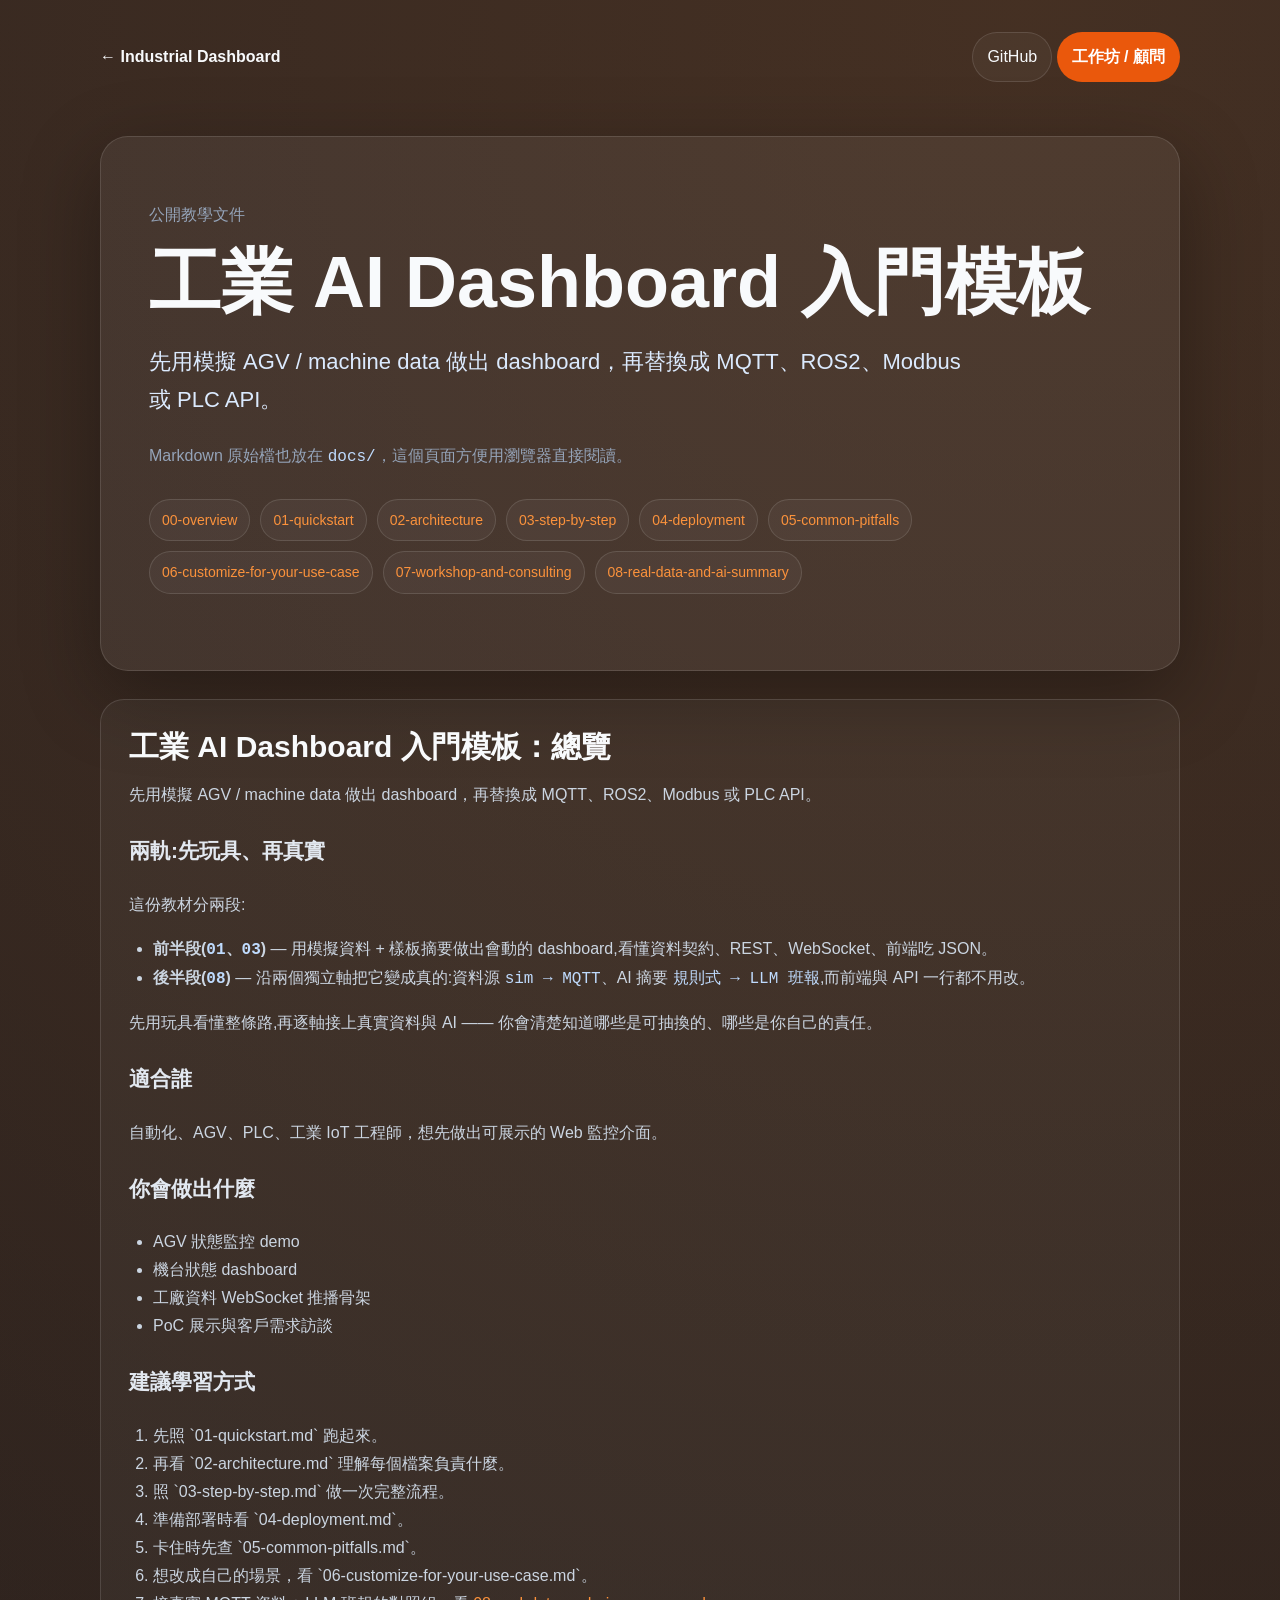
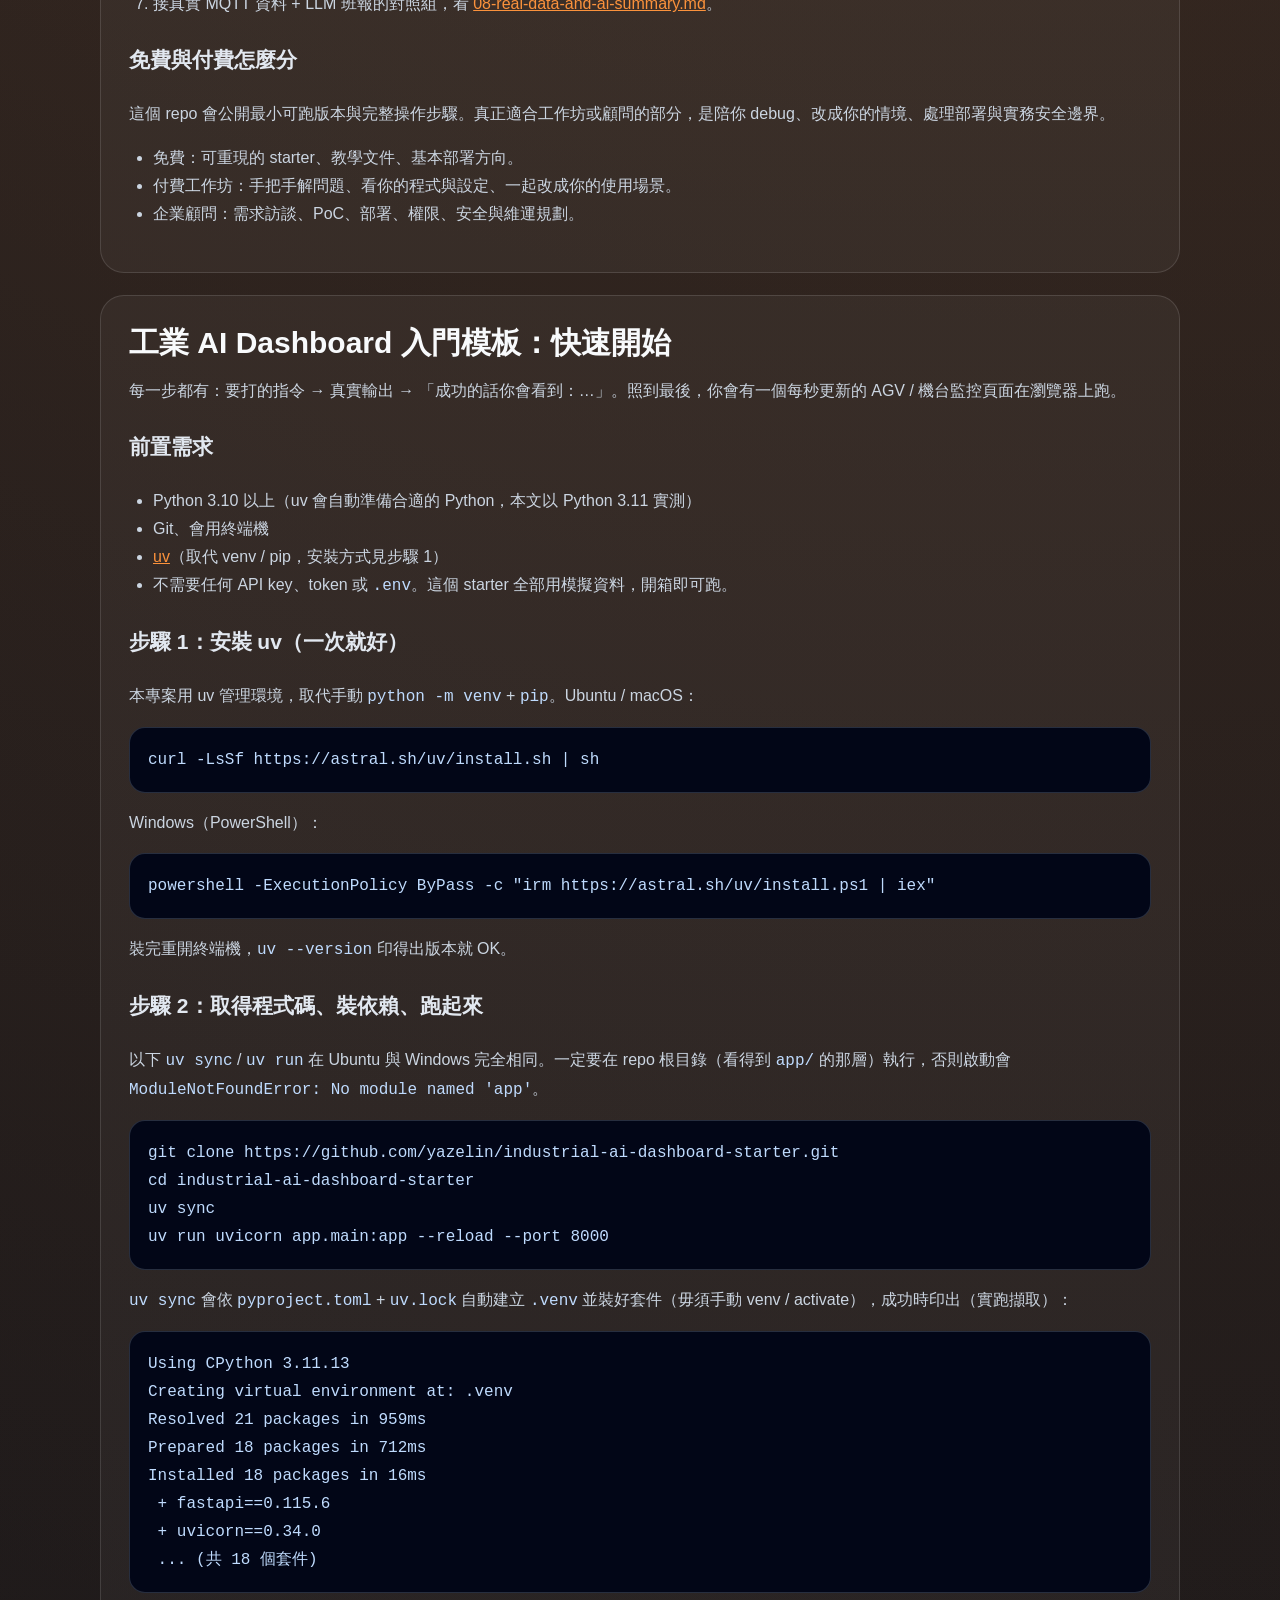
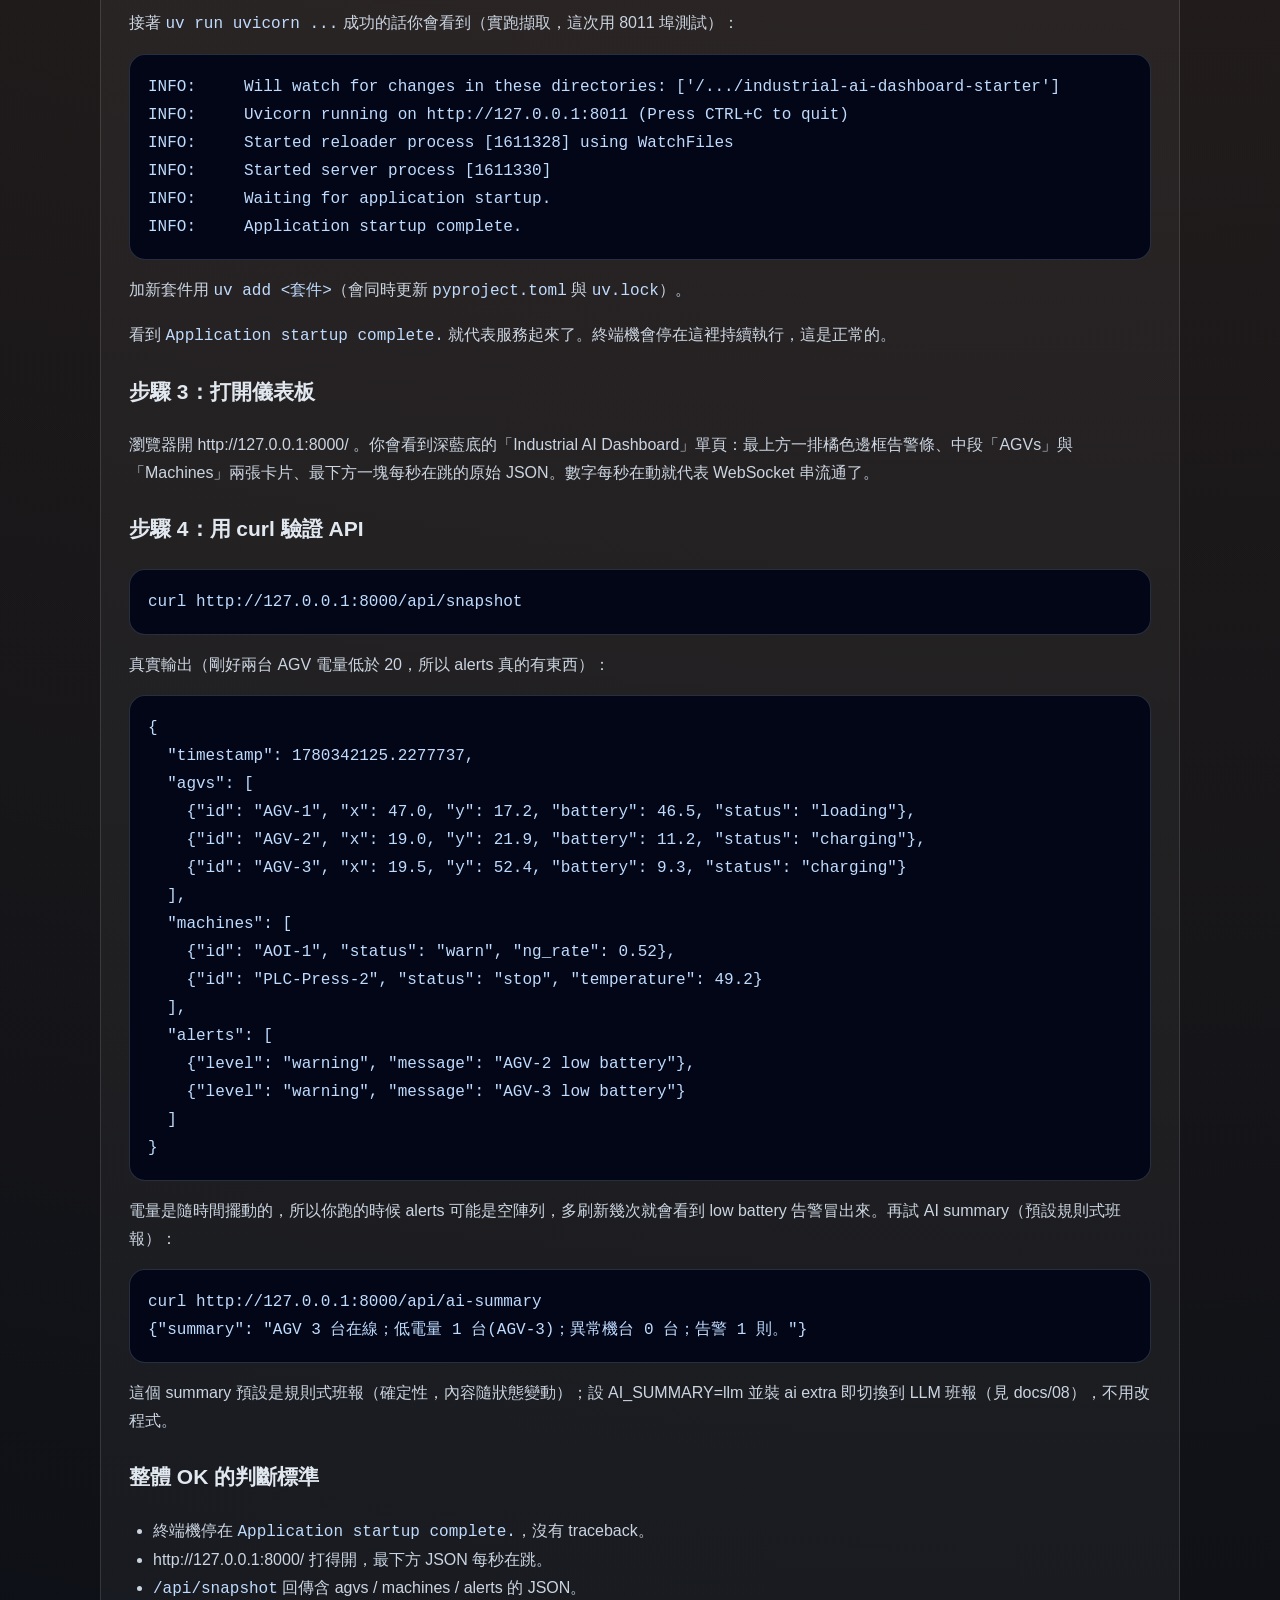
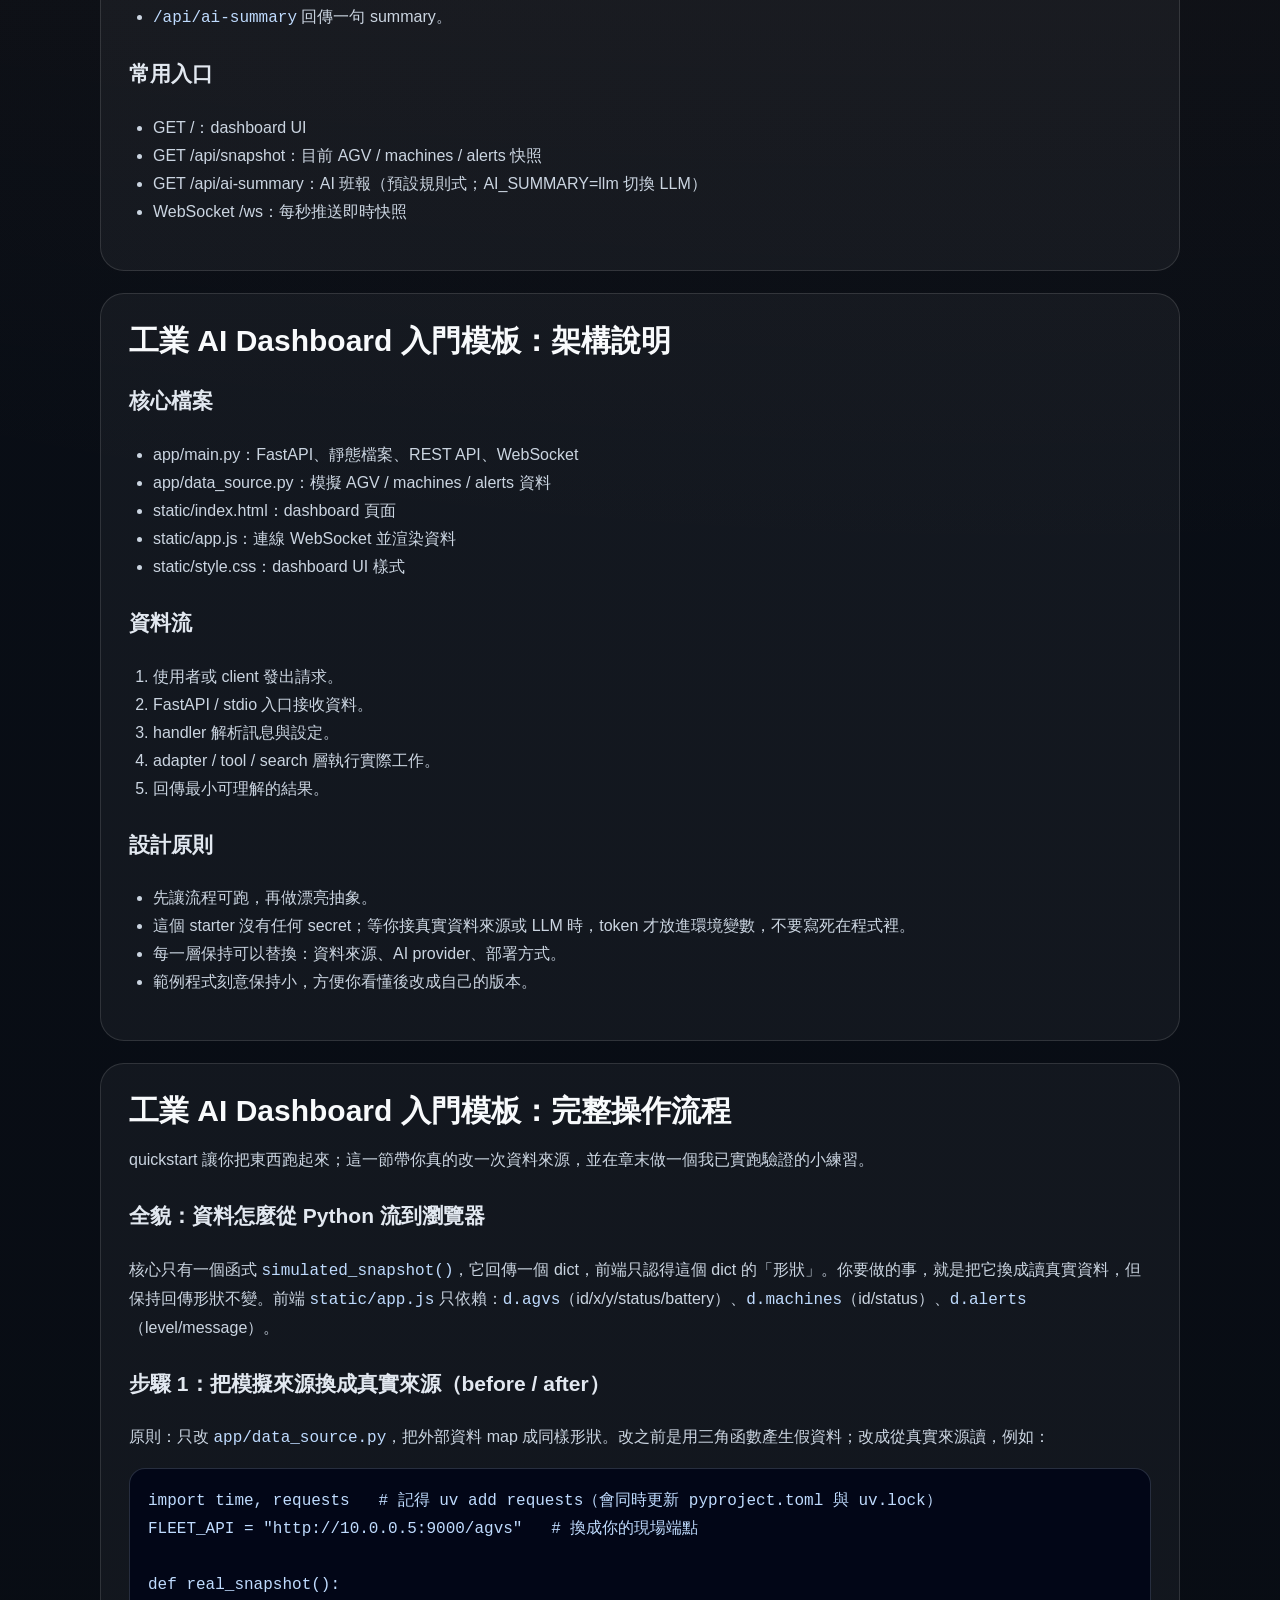
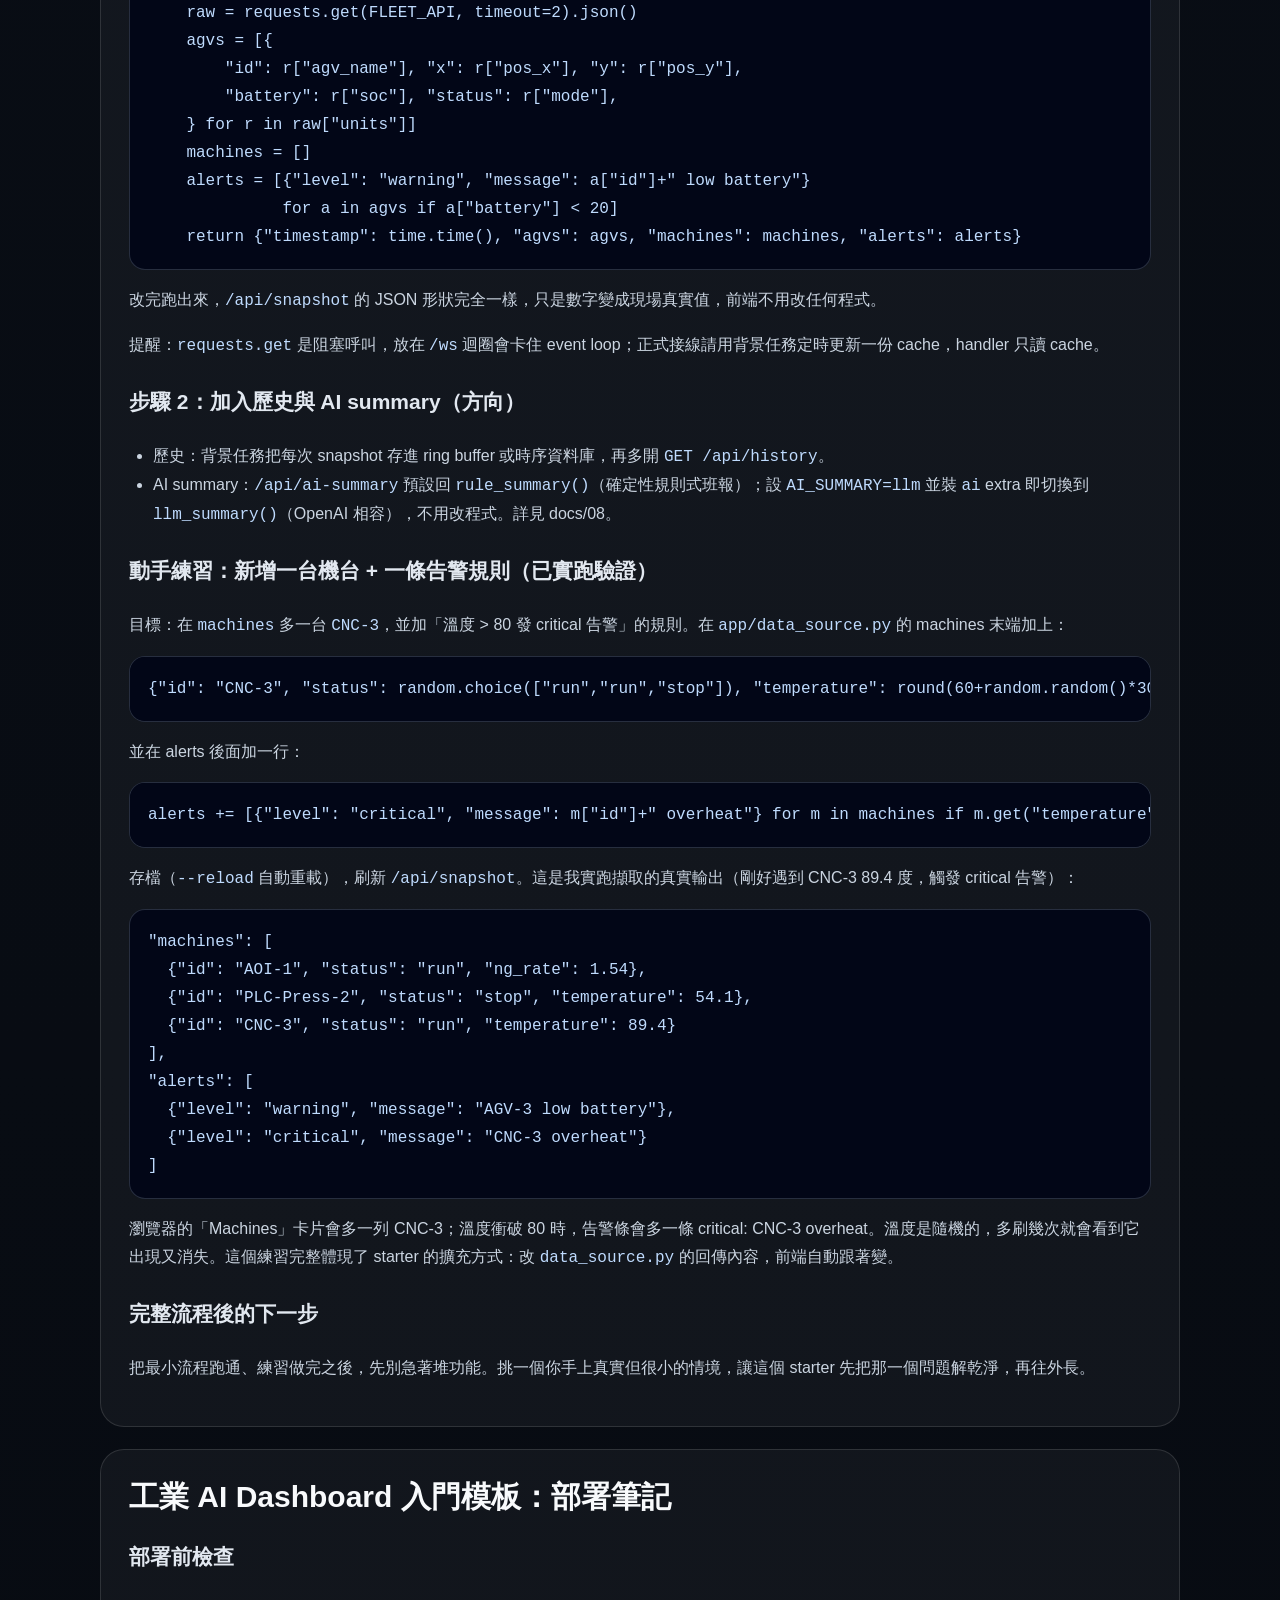
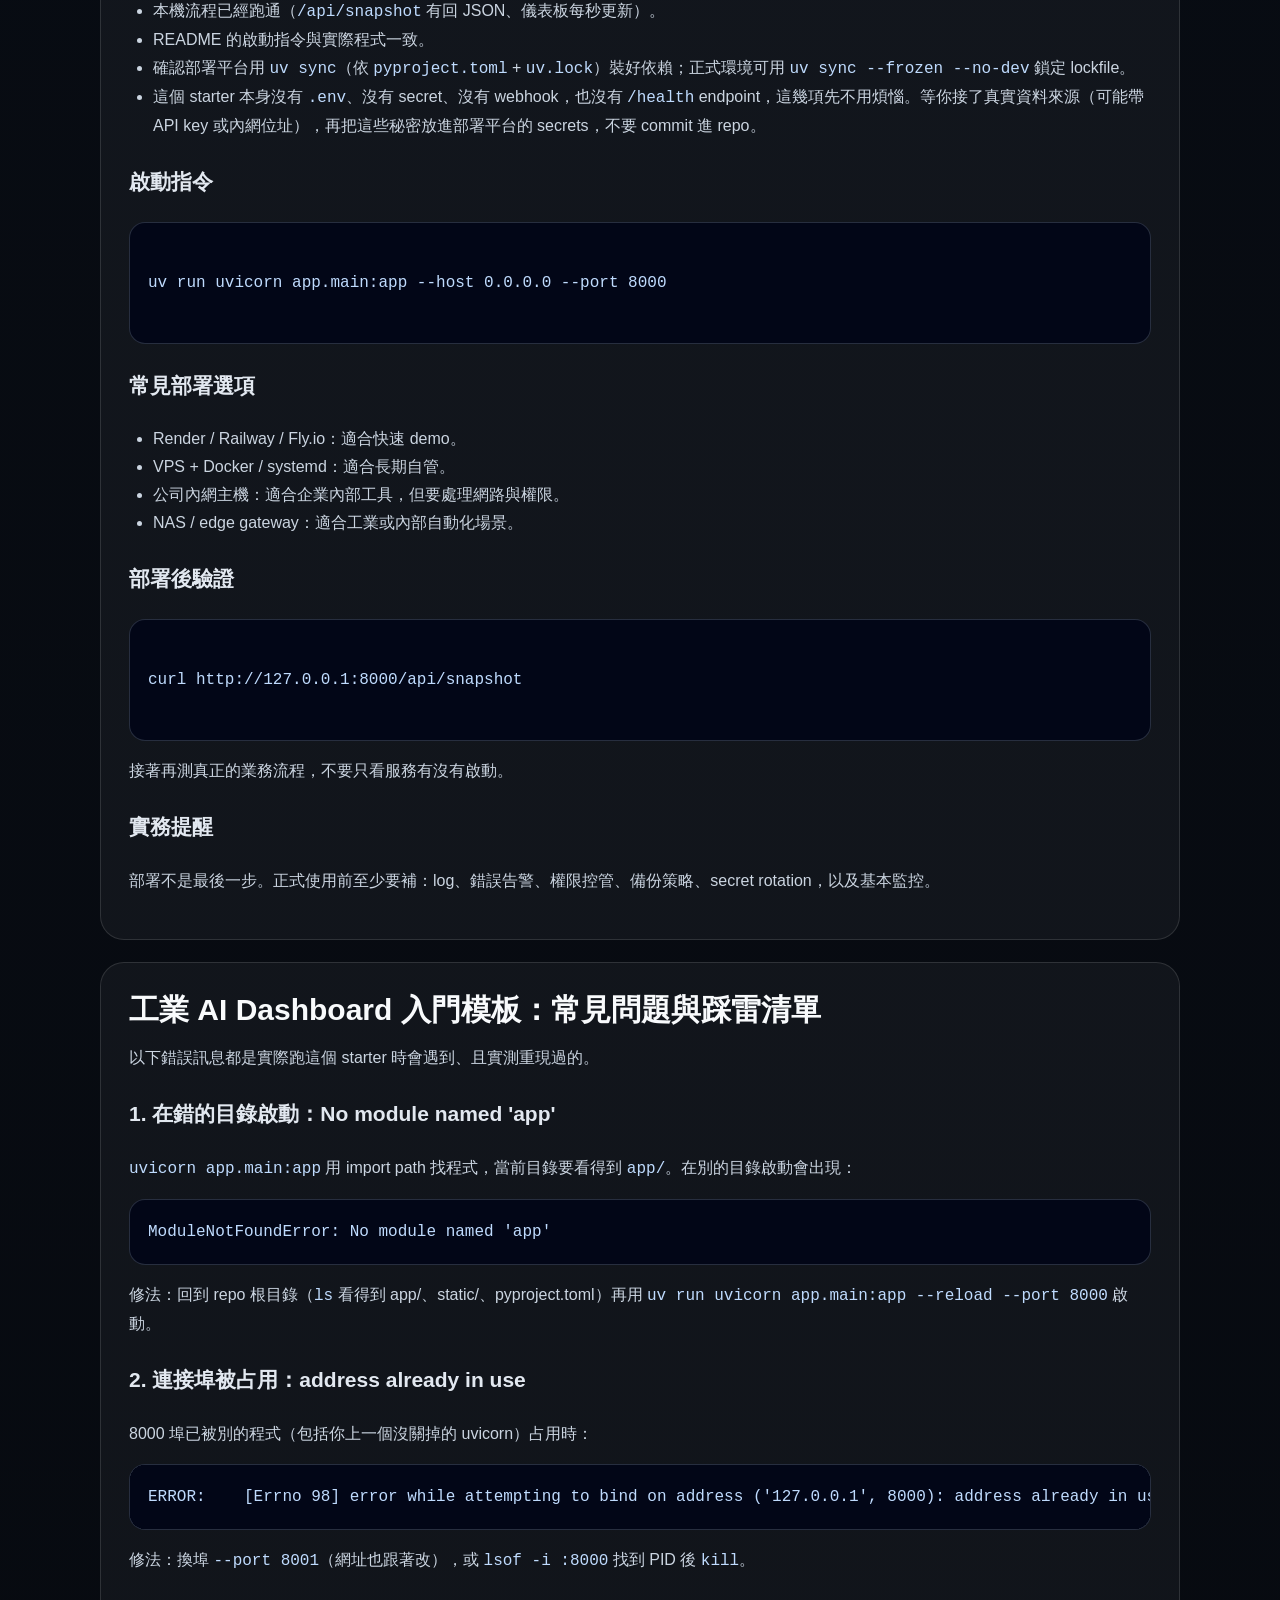
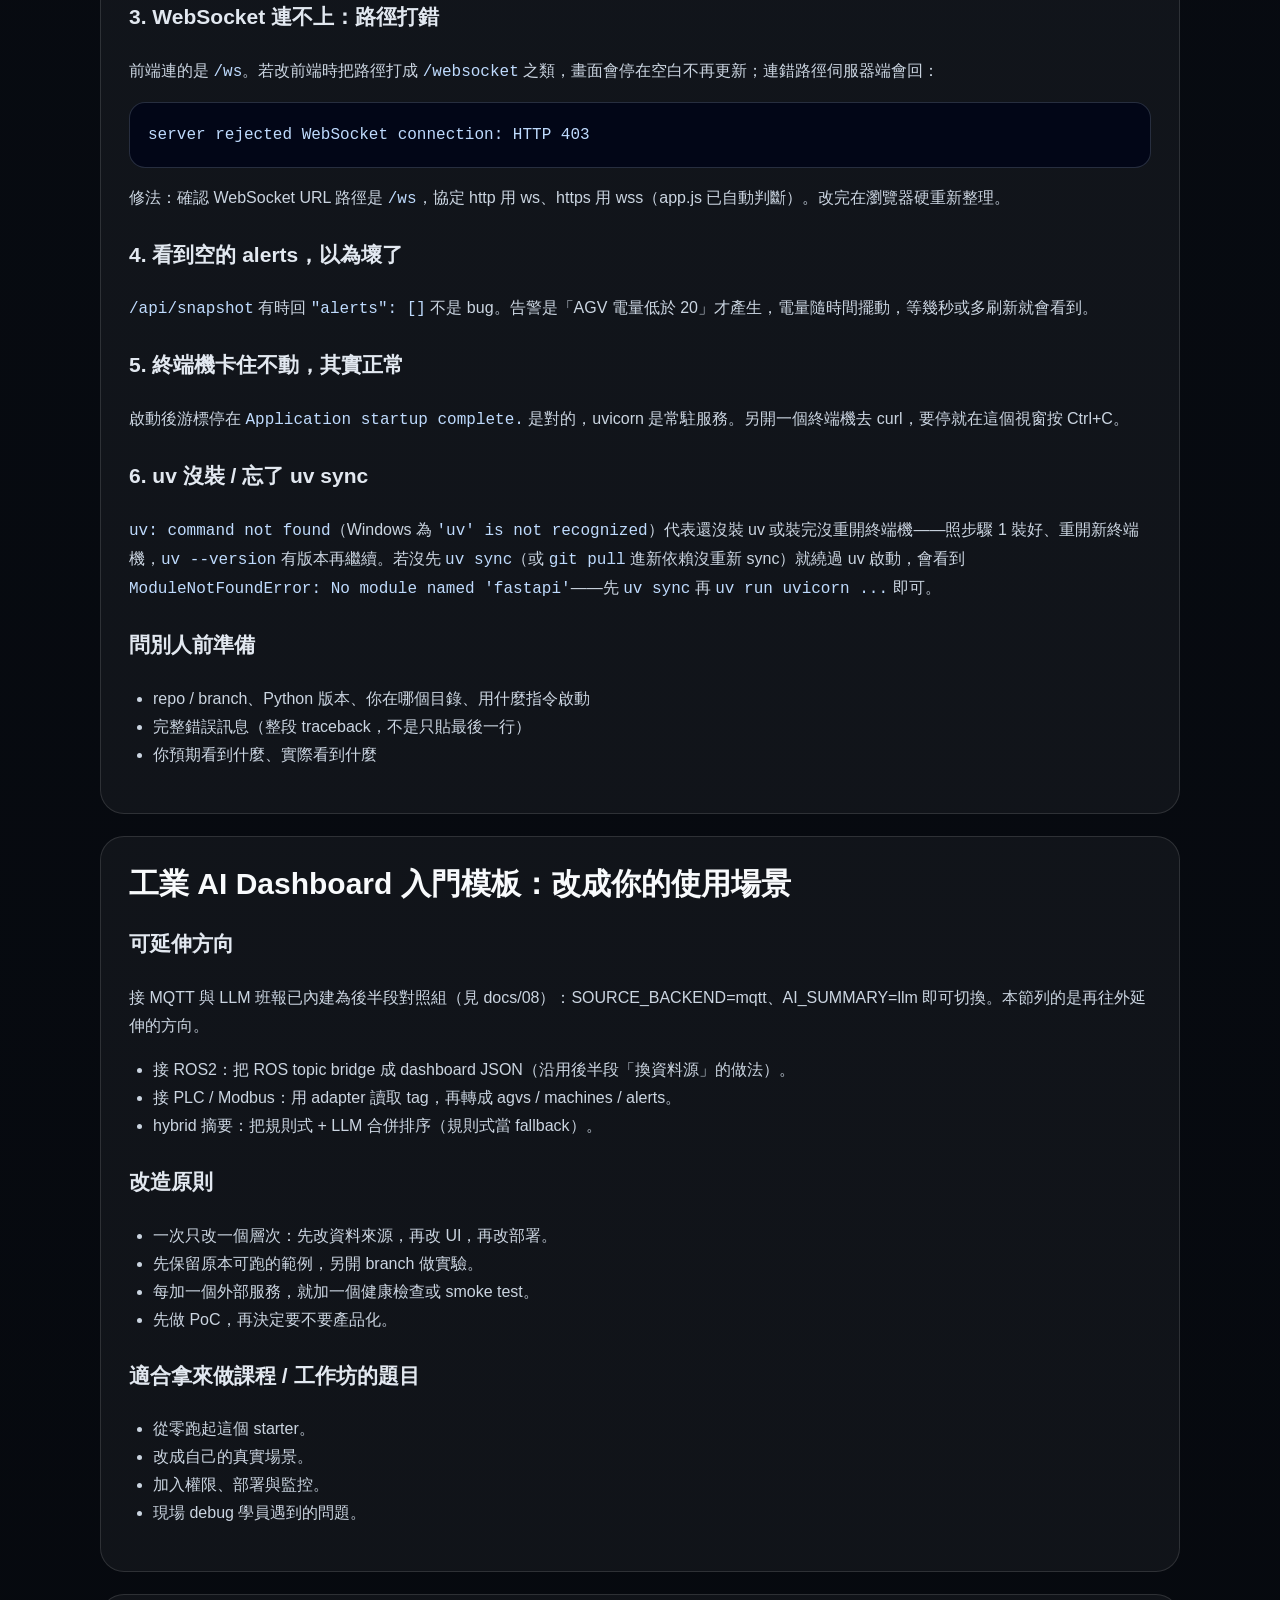
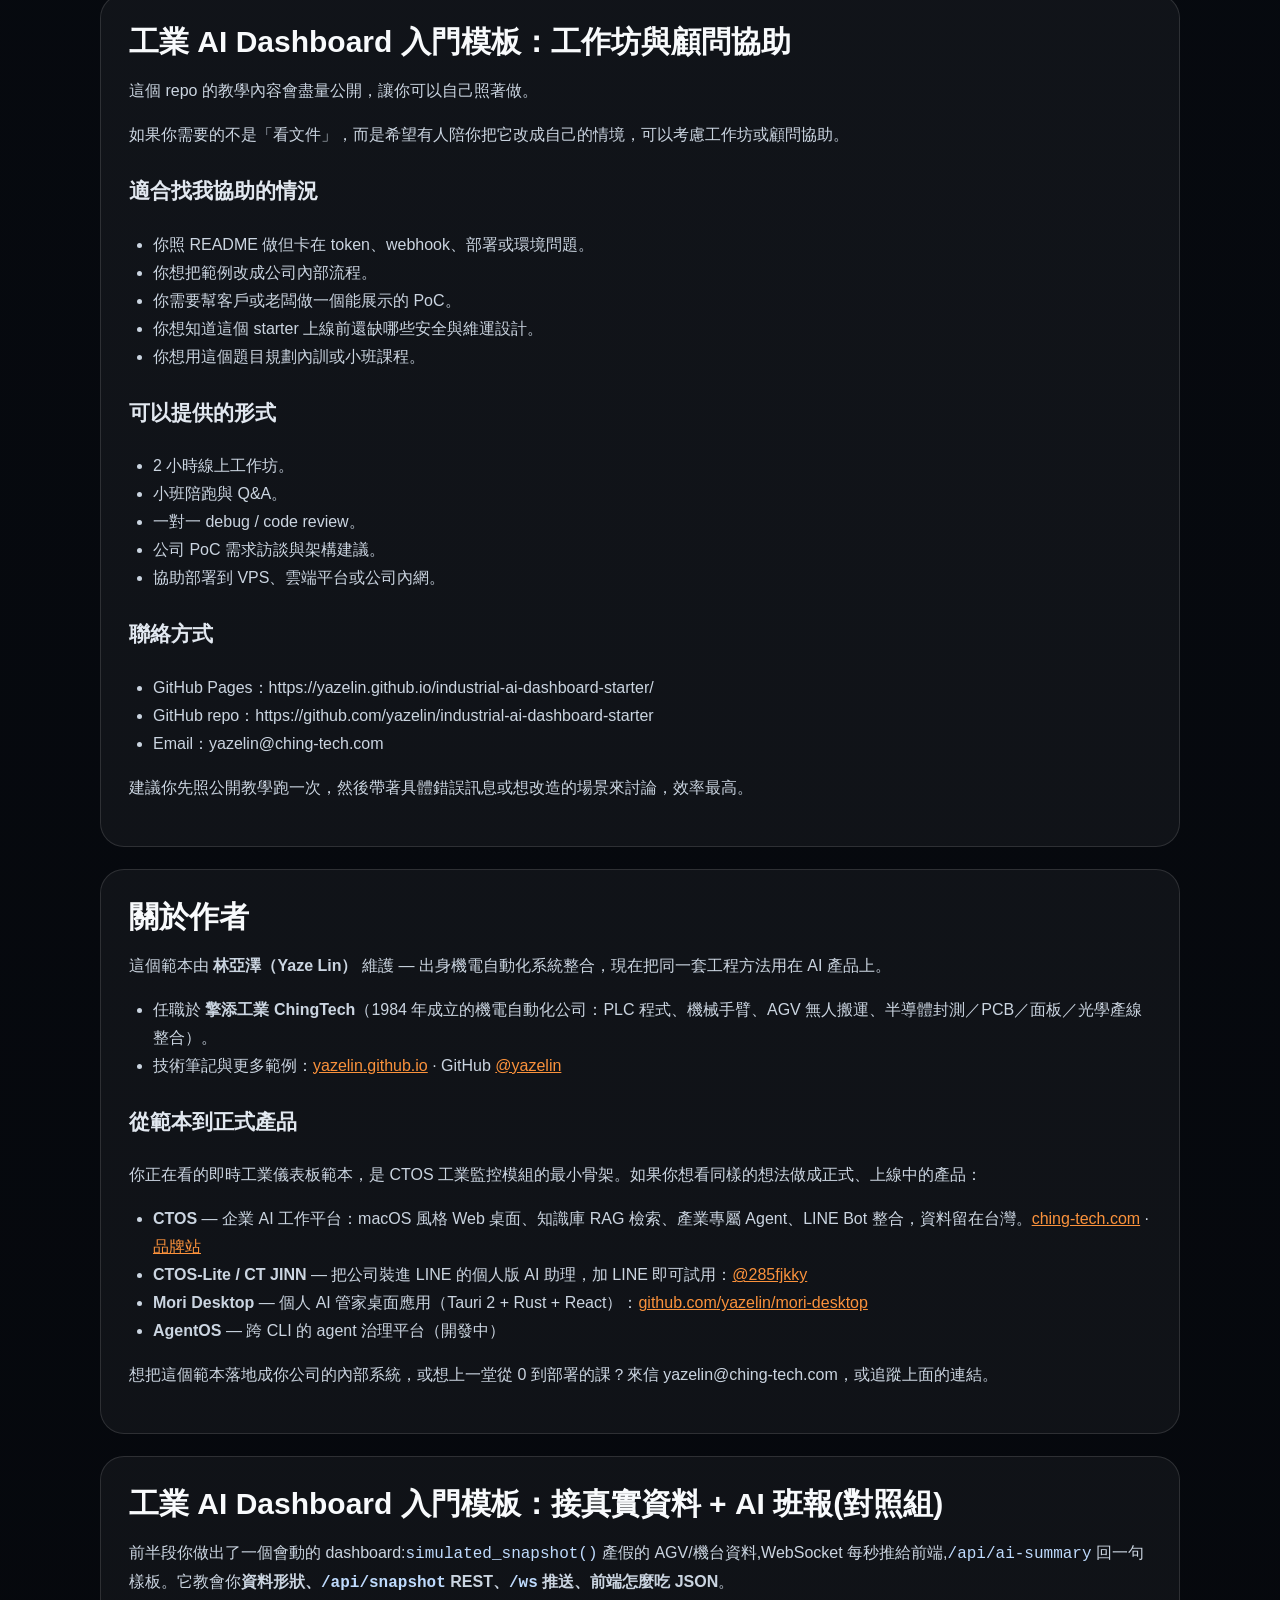
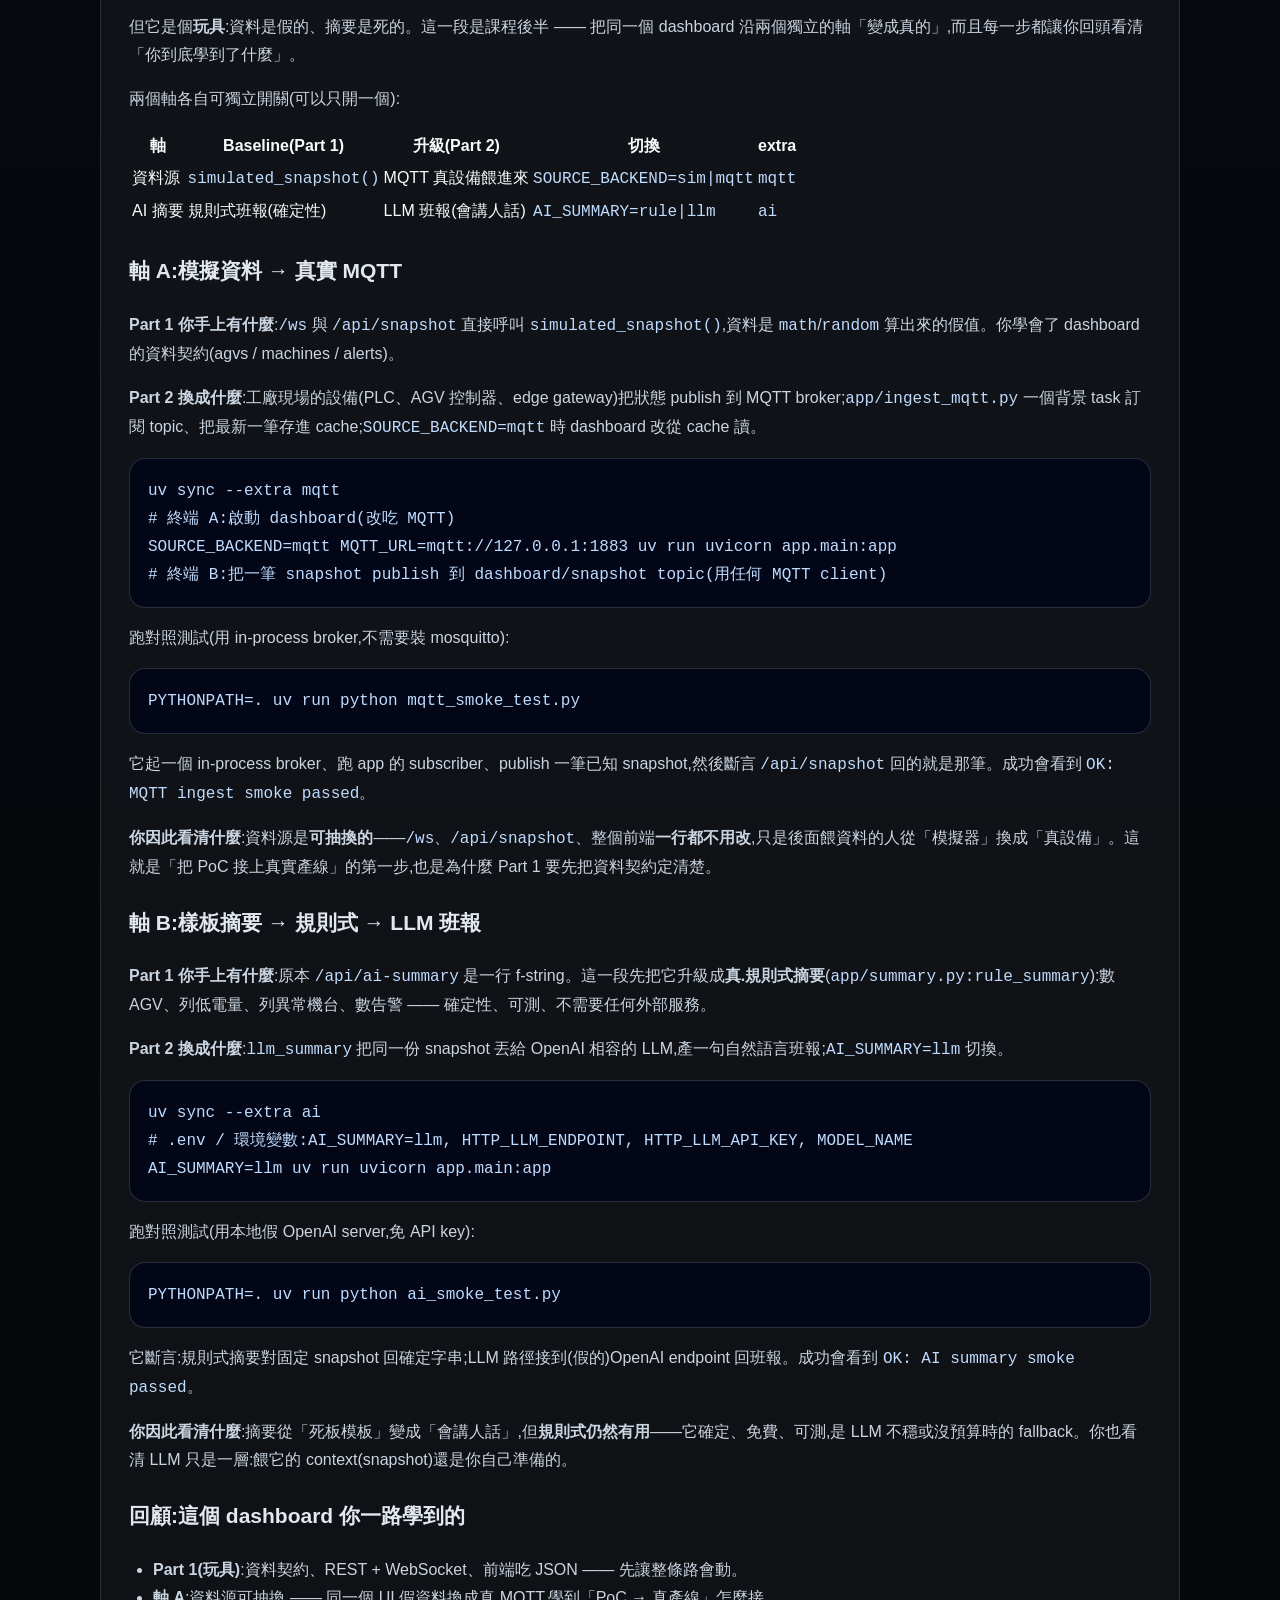
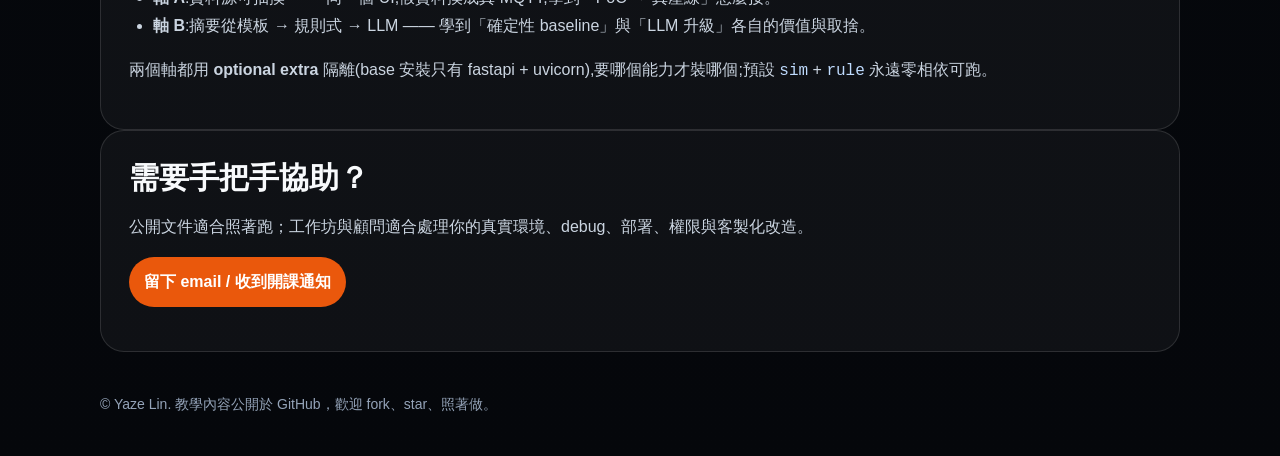
==== commit 5a74fe99: "docs: sync tutorial 可延伸方向 mirror (MQTT/AI now built-in)" ====
--- a/tutorial.html
+++ b/tutorial.html
@@ -229,11 +229,11 @@
 <li>你預期看到什麼、實際看到什麼</li>
 </ul></section><section><h2>工業 AI Dashboard 入門模板：改成你的使用場景</h2>
 <h3>可延伸方向</h3>
-<ul>
-<li>接 MQTT：背景 task 訂閱 topic，更新最新狀態 cache。</li>
-<li>接 ROS2：把 ROS topic bridge 成 dashboard JSON。</li>
-<li>接 PLC：用 adapter 讀取 tag，再轉成 agvs / machines / alerts。</li>
-<li>加 AI：把異常告警與歷史摘要交給 LLM 生成班報。</li>
+<p>接 MQTT 與 LLM 班報已內建為後半段對照組（見 docs/08）：SOURCE_BACKEND=mqtt、AI_SUMMARY=llm 即可切換。本節列的是再往外延伸的方向。</p>
+<ul>
+<li>接 ROS2：把 ROS topic bridge 成 dashboard JSON（沿用後半段「換資料源」的做法）。</li>
+<li>接 PLC / Modbus：用 adapter 讀取 tag，再轉成 agvs / machines / alerts。</li>
+<li>hybrid 摘要：把規則式 + LLM 合併排序（規則式當 fallback）。</li>
 </ul>
 <h3>改造原則</h3>
 <ul>
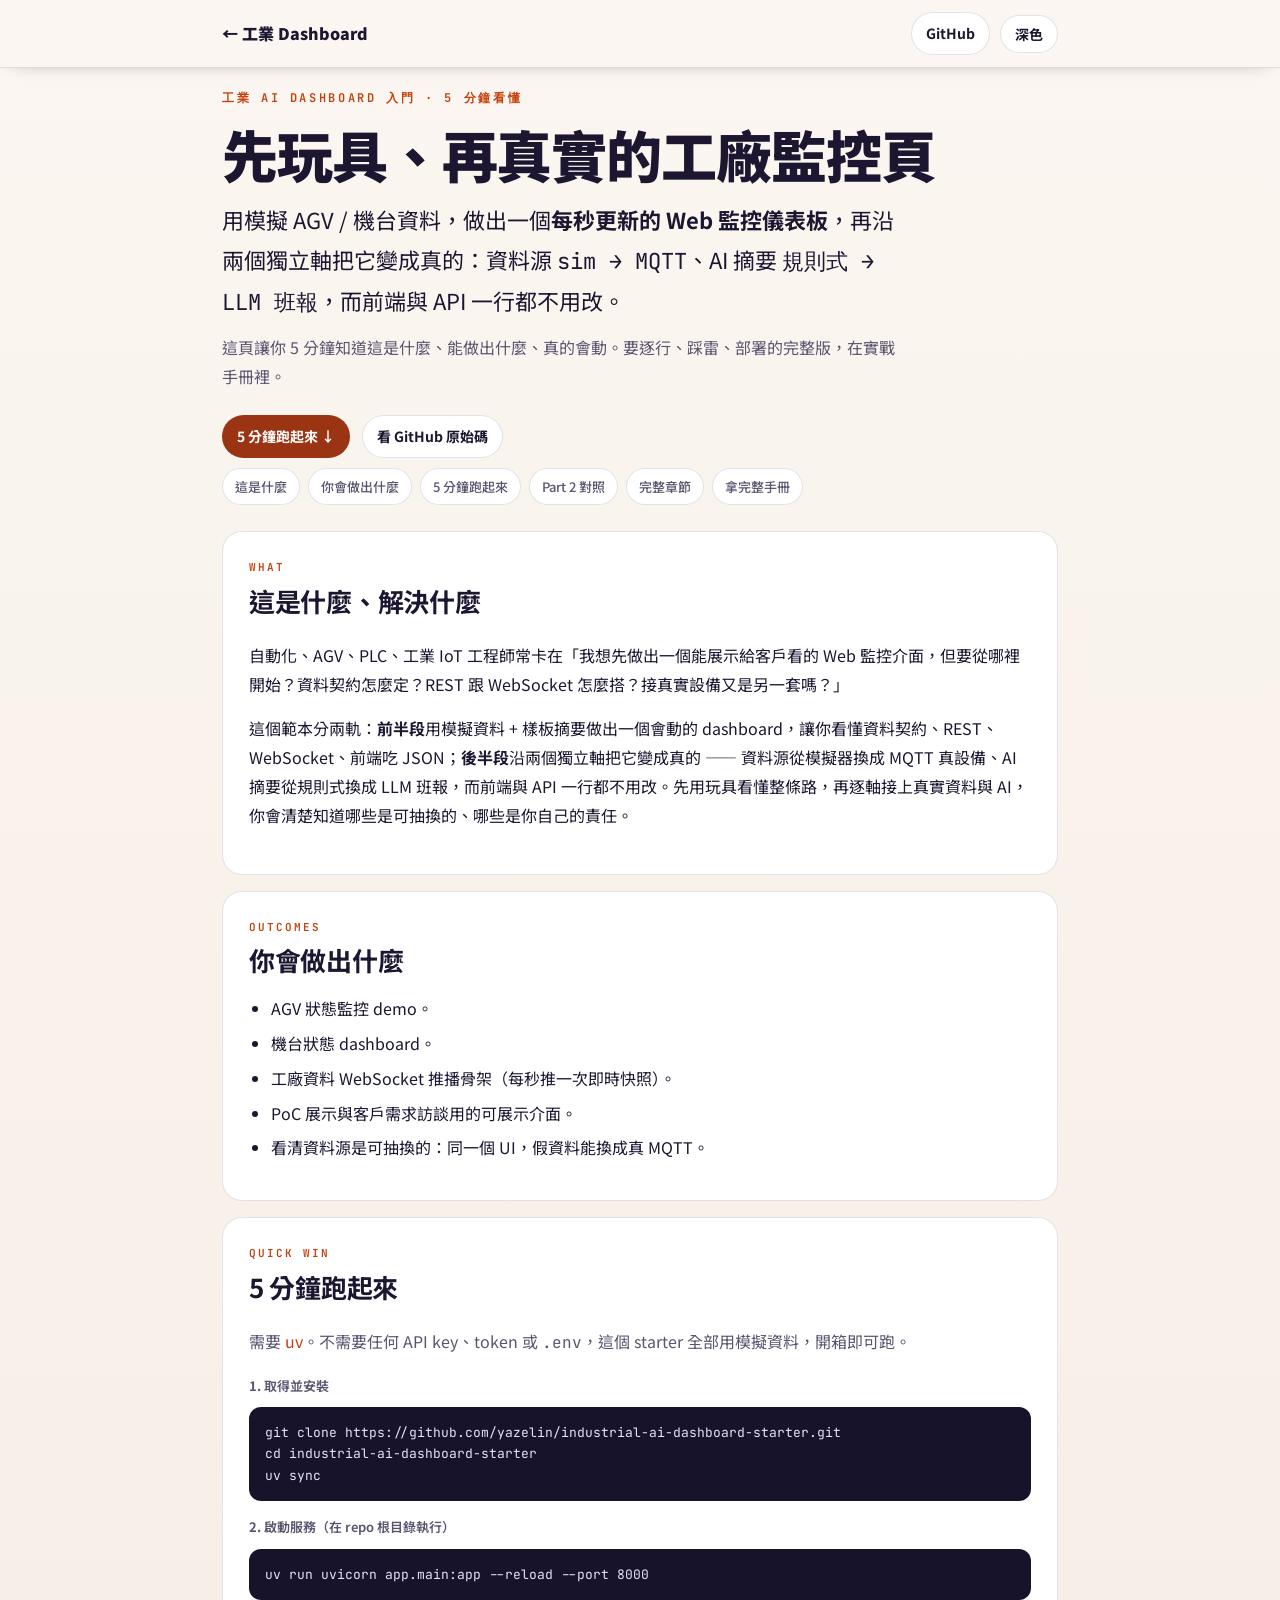
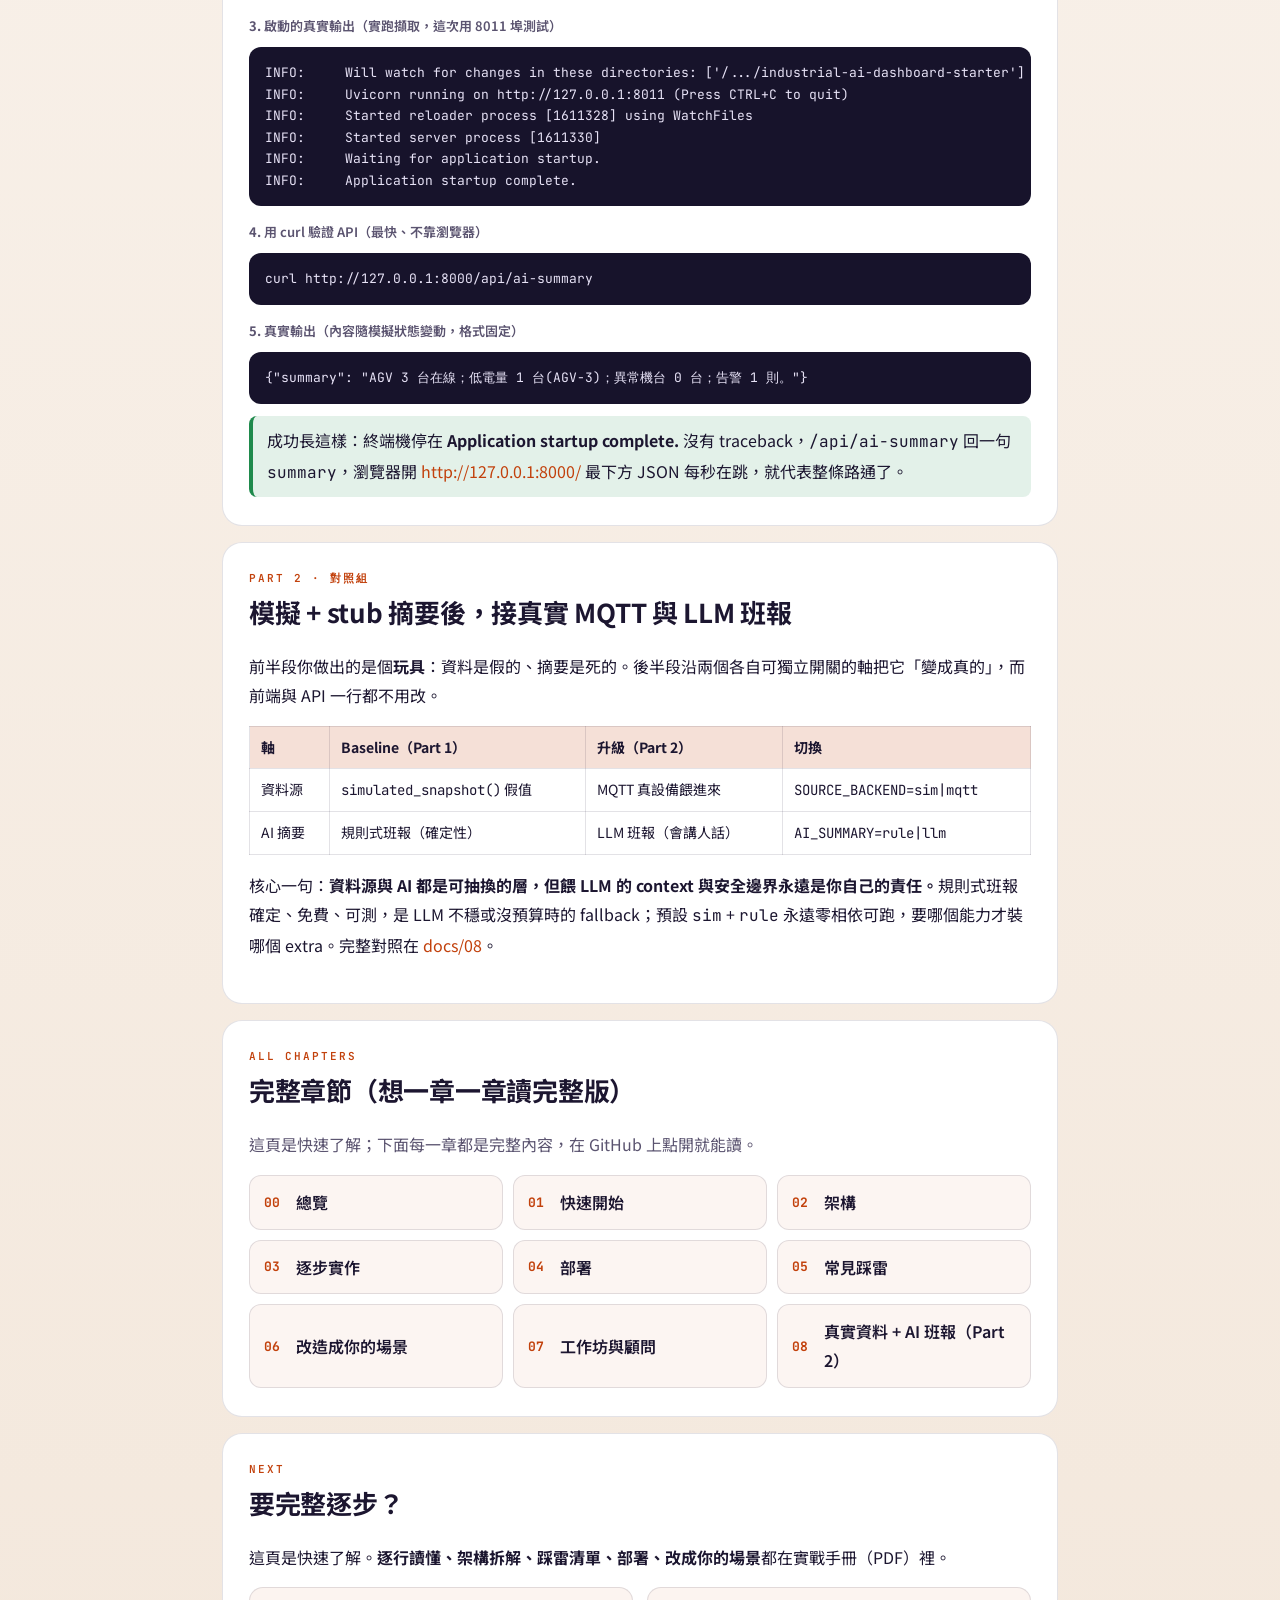
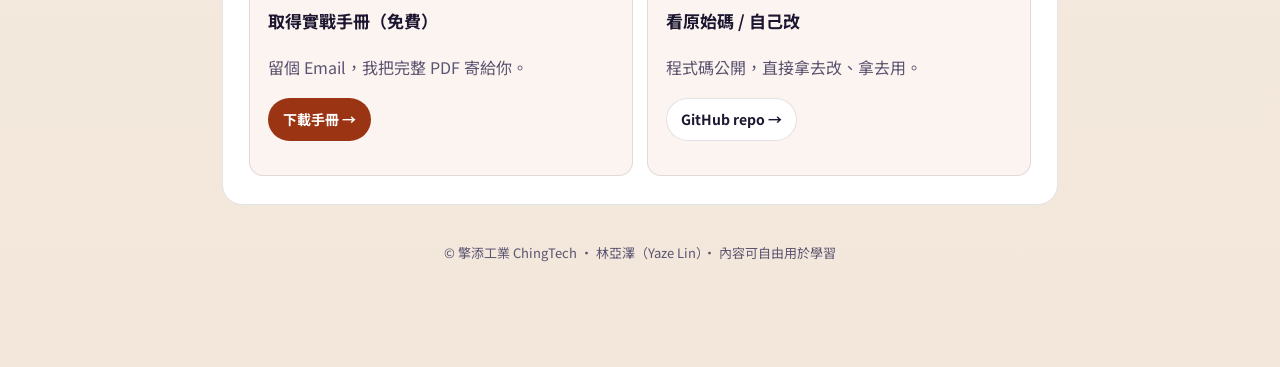
==== commit 34301d3a: "redesign tutorial.html into concise quick-read overview with dual theme - Concise overview (what / o" ====
--- a/tutorial.html
+++ b/tutorial.html
@@ -1,326 +1,204 @@
-<!doctype html><html lang="zh-Hant-TW"><head><meta charset="utf-8"><meta name="viewport" content="width=device-width, initial-scale=1"><title>工業 AI Dashboard 入門模板｜完整教學</title><meta name="description" content="工業 AI Dashboard 入門模板 的公開教學文件：快速開始、架構、部署、踩雷與改造方向。"><style>:root{--bg:#0b111b;--accent:#fb923c;--text:#f8fafc;--muted:#94a3b8;--panel:rgba(255,255,255,.06);--border:rgba(255,255,255,.12)}*{box-sizing:border-box}body{margin:0;background:radial-gradient(circle at 80% 0%, color-mix(in srgb,var(--accent) 24%,transparent), transparent 36%),linear-gradient(180deg,var(--bg),#05070b);color:var(--text);font-family:-apple-system,BlinkMacSystemFont,'Noto Sans TC','Segoe UI',sans-serif;line-height:1.75}a{color:inherit}.wrap{max-width:1120px;margin:0 auto;padding:32px 20px 80px}.top{display:flex;justify-content:space-between;gap:16px;align-items:center;margin-bottom:54px}.brand{font-weight:900;text-decoration:none}.btn{display:inline-flex;align-items:center;gap:8px;border:1px solid var(--border);padding:10px 14px;border-radius:999px;text-decoration:none;background:rgba(255,255,255,.04)}.primary{background:var(--accent);color:#020617;border-color:transparent;font-weight:800}.hero{padding:48px;border:1px solid var(--border);border-radius:28px;background:var(--panel);box-shadow:0 24px 80px rgba(0,0,0,.32)}h1{font-size:clamp(34px,6vw,72px);line-height:1.05;margin:0 0 20px}.lead{font-size:22px;color:#dbeafe;max-width:820px}.muted{color:var(--muted)}.toc{display:flex;flex-wrap:wrap;gap:10px;margin:28px 0}.toc a{font-size:14px;text-decoration:none;border:1px solid var(--border);border-radius:999px;padding:8px 12px;color:#dbeafe;background:rgba(255,255,255,.04)}main{display:grid;gap:22px;margin-top:28px}section{border:1px solid var(--border);border-radius:24px;background:rgba(255,255,255,.045);padding:28px;min-width:0}h2{font-size:30px;line-height:1.25;margin:0 0 16px}h3{font-size:21px;margin-top:24px;color:#e2e8f0}p,li{color:#cbd5e1}pre{background:#020617;border:1px solid rgba(148,163,184,.25);border-radius:16px;padding:18px;overflow:auto;max-width:100%}code{font-family:'JetBrains Mono','SFMono-Regular',Consolas,monospace;color:#bfdbfe}ul,ol{padding-left:24px}.footer{margin-top:40px;color:var(--muted);font-size:14px}@media(max-width:720px){.top{align-items:flex-start;flex-direction:column}.hero{padding:28px}}</style><style>/* CTA polish: solid deep button + white bold text */.primary,.btn.primary{background:#ea580c!important;background-image:none!important;color:#fff!important;border-color:transparent!important}.form button,.card.form button,.ml-embedded button[type=submit],.ml-embedded .ml-form-embedSubmit button{background:#ea580c!important;background-image:none!important;color:#fff!important}/* unified content links = page accent */a:not([class]){color:var(--accent)!important}a:not([class]):hover{filter:brightness(1.25)}</style></head><body><div class="wrap"><nav class="top"><a class="brand" href="index.html">← Industrial Dashboard</a><div><a class="btn" href="https://github.com/yazelin/industrial-ai-dashboard-starter">GitHub</a> <a class="btn primary" href="#contact">工作坊 / 顧問</a></div></nav><header class="hero"><p class="muted">公開教學文件</p><h1>工業 AI Dashboard 入門模板</h1><p class="lead">先用模擬 AGV / machine data 做出 dashboard，再替換成 MQTT、ROS2、Modbus 或 PLC API。</p><p class="muted">Markdown 原始檔也放在 <code>docs/</code>，這個頁面方便用瀏覽器直接閱讀。</p><div class="toc"><a href='docs/00-overview.md'>00-overview</a><a href='docs/01-quickstart.md'>01-quickstart</a><a href='docs/02-architecture.md'>02-architecture</a><a href='docs/03-step-by-step.md'>03-step-by-step</a><a href='docs/04-deployment.md'>04-deployment</a><a href='docs/05-common-pitfalls.md'>05-common-pitfalls</a><a href='docs/06-customize-for-your-use-case.md'>06-customize-for-your-use-case</a><a href='docs/07-workshop-and-consulting.md'>07-workshop-and-consulting</a><a href='docs/08-real-data-and-ai-summary.md'>08-real-data-and-ai-summary</a></div></header><main><section><h2>工業 AI Dashboard 入門模板：總覽</h2>
-<p>先用模擬 AGV / machine data 做出 dashboard，再替換成 MQTT、ROS2、Modbus 或 PLC API。</p>
-<h3>兩軌:先玩具、再真實</h3>
-<p>這份教材分兩段:</p>
-<ul>
-<li><strong>前半段(<code>01</code>、<code>03</code>)</strong> — 用模擬資料 + 樣板摘要做出會動的 dashboard,看懂資料契約、REST、WebSocket、前端吃 JSON。</li>
-<li><strong>後半段(<code>08</code>)</strong> — 沿兩個獨立軸把它變成真的:資料源 <code>sim → MQTT</code>、AI 摘要 <code>規則式 → LLM 班報</code>,而前端與 API 一行都不用改。</li>
-</ul>
-<p>先用玩具看懂整條路,再逐軸接上真實資料與 AI —— 你會清楚知道哪些是可抽換的、哪些是你自己的責任。</p>
-<h3>適合誰</h3>
-<p>自動化、AGV、PLC、工業 IoT 工程師，想先做出可展示的 Web 監控介面。</p>
-<h3>你會做出什麼</h3>
-<ul>
-<li>AGV 狀態監控 demo</li>
-<li>機台狀態 dashboard</li>
-<li>工廠資料 WebSocket 推播骨架</li>
-<li>PoC 展示與客戶需求訪談</li>
-</ul>
-<h3>建議學習方式</h3>
-<ol>
-<li>先照 `01-quickstart.md` 跑起來。</li>
-<li>再看 `02-architecture.md` 理解每個檔案負責什麼。</li>
-<li>照 `03-step-by-step.md` 做一次完整流程。</li>
-<li>準備部署時看 `04-deployment.md`。</li>
-<li>卡住時先查 `05-common-pitfalls.md`。</li>
-<li>想改成自己的場景，看 `06-customize-for-your-use-case.md`。</li>
-<li>接真實 MQTT 資料 + LLM 班報的對照組，看 <a href='docs/08-real-data-and-ai-summary.md'>08-real-data-and-ai-summary.md</a>。</li>
-</ol>
-<h3>免費與付費怎麼分</h3>
-<p>這個 repo 會公開最小可跑版本與完整操作步驟。真正適合工作坊或顧問的部分，是陪你 debug、改成你的情境、處理部署與實務安全邊界。</p>
-<ul>
-<li>免費：可重現的 starter、教學文件、基本部署方向。</li>
-<li>付費工作坊：手把手解問題、看你的程式與設定、一起改成你的使用場景。</li>
-<li>企業顧問：需求訪談、PoC、部署、權限、安全與維運規劃。</li>
-</ul></section><section><h2>工業 AI Dashboard 入門模板：快速開始</h2>
-<p>每一步都有：要打的指令 → 真實輸出 → 「成功的話你會看到：…」。照到最後，你會有一個每秒更新的 AGV / 機台監控頁面在瀏覽器上跑。</p>
-<h3>前置需求</h3>
-<ul>
-<li>Python 3.10 以上（uv 會自動準備合適的 Python，本文以 Python 3.11 實測）</li>
-<li>Git、會用終端機</li>
-<li><a href="https://docs.astral.sh/uv/">uv</a>（取代 venv / pip，安裝方式見步驟 1）</li>
-<li>不需要任何 API key、token 或 <code>.env</code>。這個 starter 全部用模擬資料，開箱即可跑。</li>
-</ul>
-<h3>步驟 1：安裝 uv（一次就好）</h3>
-<p>本專案用 uv 管理環境，取代手動 <code>python -m venv</code> + <code>pip</code>。Ubuntu / macOS：</p>
-<pre><code>curl -LsSf https://astral.sh/uv/install.sh | sh</code></pre>
-<p>Windows（PowerShell）：</p>
-<pre><code>powershell -ExecutionPolicy ByPass -c "irm https://astral.sh/uv/install.ps1 | iex"</code></pre>
-<p>裝完重開終端機，<code>uv --version</code> 印得出版本就 OK。</p>
-<h3>步驟 2：取得程式碼、裝依賴、跑起來</h3>
-<p>以下 <code>uv sync</code> / <code>uv run</code> 在 Ubuntu 與 Windows 完全相同。一定要在 repo 根目錄（看得到 <code>app/</code> 的那層）執行，否則啟動會 <code>ModuleNotFoundError: No module named 'app'</code>。</p>
-<pre><code>git clone https://github.com/yazelin/industrial-ai-dashboard-starter.git
+<!doctype html>
+<html lang="zh-Hant-TW" data-theme="light">
+<head>
+<meta charset="utf-8">
+<meta name="viewport" content="width=device-width, initial-scale=1">
+<title>工業 AI Dashboard 入門模板｜快速了解</title>
+<meta name="description" content="用模擬 AGV / 機台資料 5 分鐘做出每秒更新的監控儀表板，再沿兩個獨立軸接上真實 MQTT 與 LLM 班報。完整逐步教學在實戰手冊。">
+<link rel="preconnect" href="https://fonts.googleapis.com">
+<link rel="preconnect" href="https://fonts.gstatic.com" crossorigin>
+<link href="https://fonts.googleapis.com/css2?family=Noto+Sans+TC:wght@400;500;700;900&family=JetBrains+Mono:wght@400;600&display=swap" rel="stylesheet">
+<style>
+:root{
+  --brand:#fb923c; --brand-solid:#ea580c;
+  --bg:#0b111b; --bg2:#060a11; --panel:rgba(255,255,255,.05); --border:rgba(255,255,255,.12);
+  --text:#f1eef9; --muted:#a79fbe; --code-bg:#0b0716; --code-text:#d8d2ec; --ok:#7fdca0;
+}
+html[data-theme="light"]{
+  --brand:#c2410c; --brand-solid:#9a3412;
+  --bg:#fbf6f1; --bg2:#f3e7db; --panel:#ffffff; --border:rgba(28,18,52,.12);
+  --text:#1c1630; --muted:#5b5470; --code-bg:#17132b; --code-text:#e7e2f6; --ok:#1f8a4c;
+}
+*{box-sizing:border-box}
+body{margin:0;background:radial-gradient(1200px 600px at 82% -8%, color-mix(in srgb,var(--brand) 22%,transparent), transparent 60%),linear-gradient(180deg,var(--bg),var(--bg2));color:var(--text);font-family:'Noto Sans TC',-apple-system,BlinkMacSystemFont,'Segoe UI',sans-serif;line-height:1.8;min-height:100vh}
+a{color:var(--brand);text-decoration:none}
+a:hover{filter:brightness(1.15)}
+.wrap{max-width:880px;margin:0 auto;padding:20px 22px 90px}
+.topbar{position:sticky;top:0;z-index:30;background:var(--bg);border-bottom:1px solid var(--border);box-shadow:0 6px 18px -14px rgba(0,0,0,.5)}
+.topbar-inner{max-width:880px;margin:0 auto;padding:12px 22px;display:flex;justify-content:space-between;align-items:center;gap:14px}
+.brand{font-weight:900;color:var(--text)}
+.toprow{display:flex;gap:10px;align-items:center}
+.btn{display:inline-flex;align-items:center;gap:7px;border:1px solid var(--border);padding:8px 14px;border-radius:999px;font-weight:700;font-size:14px;background:var(--panel);color:var(--text);cursor:pointer}
+.btn.primary{background:var(--brand-solid);border-color:transparent;color:#fff}
+.eyebrow{font-family:'JetBrains Mono',monospace;text-transform:uppercase;letter-spacing:.22em;font-size:12px;color:var(--brand);font-weight:600}
+h1{font-size:clamp(32px,6vw,56px);line-height:1.08;margin:14px 0 16px;font-weight:900;letter-spacing:-.02em}
+.lead{font-size:clamp(18px,2.4vw,22px);color:var(--text);max-width:680px;margin:0 0 10px}
+.sub{color:var(--muted);max-width:680px;margin:0 0 24px}
+.cta{display:flex;gap:12px;flex-wrap:wrap;margin-bottom:8px}
+.nav{display:flex;flex-wrap:wrap;gap:8px;padding:2px 0 10px;margin-bottom:6px}
+.nav a{font-size:13px;border:1px solid var(--border);border-radius:999px;padding:6px 12px;background:var(--panel);color:var(--muted);font-weight:500}
+.nav a:hover{color:var(--brand);border-color:var(--brand)}
+section{border:1px solid var(--border);border-radius:20px;background:var(--panel);padding:26px 26px 28px;margin:16px 0;scroll-margin-top:74px}
+h2{font-size:26px;margin:0 0 8px;letter-spacing:-.01em}
+.tag{font-family:'JetBrains Mono',monospace;font-size:11px;letter-spacing:.18em;text-transform:uppercase;color:var(--brand);font-weight:600}
+p,li{color:var(--text)}
+.muted{color:var(--muted)}
+ul{padding-left:22px;margin:10px 0}
+li{margin:6px 0}
+pre{background:var(--code-bg);color:var(--code-text);border-radius:12px;padding:15px 16px;overflow:auto;font-family:'JetBrains Mono',monospace;font-size:13px;line-height:1.65;margin:10px 0}
+code{font-family:'JetBrains Mono',monospace}
+.step{font-size:13px;color:var(--muted);margin:14px 0 4px;font-weight:600}
+.ok{margin-top:12px;border-left:4px solid var(--ok);background:color-mix(in srgb,var(--ok) 12%,transparent);padding:10px 14px;border-radius:8px;color:var(--text)}
+.contrast{width:100%;border-collapse:collapse;margin:12px 0;font-size:14px}
+.contrast th,.contrast td{border:1px solid var(--border);padding:8px 11px;text-align:left;vertical-align:top}
+.contrast th{background:color-mix(in srgb,var(--brand) 16%,transparent);font-weight:700}
+.chapters{display:grid;grid-template-columns:repeat(auto-fill,minmax(200px,1fr));gap:10px;margin-top:12px}
+.ch{display:flex;align-items:center;gap:10px;border:1px solid var(--border);border-radius:12px;padding:12px 14px;background:color-mix(in srgb,var(--brand) 5%,transparent);color:var(--text);font-weight:600}
+.ch:hover{border-color:var(--brand)}
+.ch-n{font-family:'JetBrains Mono',monospace;font-size:13px;color:var(--brand);font-weight:700;min-width:22px}
+.get{display:flex;gap:14px;flex-wrap:wrap;margin-top:6px}
+.get-card{flex:1 1 240px;border:1px solid var(--border);border-radius:14px;padding:18px;background:color-mix(in srgb,var(--brand) 6%,transparent)}
+.get-card h3{margin:0 0 6px;font-size:17px}
+.footer{margin-top:36px;color:var(--muted);font-size:13px;text-align:center}
+.theme-toggle{font-family:'Noto Sans TC',sans-serif}
+@media(max-width:640px){.wrap{padding:16px 16px 70px}section{padding:20px}}
+</style>
+</head>
+<body>
+<header class="topbar">
+  <div class="topbar-inner">
+    <a class="brand" href="index.html">← 工業 Dashboard</a>
+    <div class="toprow">
+      <a class="btn" href="https://github.com/yazelin/industrial-ai-dashboard-starter" target="_blank" rel="noopener">GitHub</a>
+      <button class="btn theme-toggle" id="themeBtn" type="button" aria-label="切換深淺色">淺色</button>
+    </div>
+  </div>
+</header>
+<div class="wrap">
+  <header>
+    <div class="eyebrow">工業 AI Dashboard 入門 · 5 分鐘看懂</div>
+    <h1>先玩具、再真實的工廠監控頁</h1>
+    <p class="lead">用模擬 AGV / 機台資料，做出一個<strong>每秒更新的 Web 監控儀表板</strong>，再沿兩個獨立軸把它變成真的：資料源 <code>sim → MQTT</code>、AI 摘要 <code>規則式 → LLM 班報</code>，而前端與 API 一行都不用改。</p>
+    <p class="sub">這頁讓你 5 分鐘知道這是什麼、能做出什麼、真的會動。要逐行、踩雷、部署的完整版，在實戰手冊裡。</p>
+    <div class="cta">
+      <a class="btn primary" href="#quickstart">5 分鐘跑起來 ↓</a>
+      <a class="btn" href="https://github.com/yazelin/industrial-ai-dashboard-starter" target="_blank" rel="noopener">看 GitHub 原始碼</a>
+    </div>
+  </header>
+
+  <nav class="nav">
+    <a href="#what">這是什麼</a>
+    <a href="#outcomes">你會做出什麼</a>
+    <a href="#quickstart">5 分鐘跑起來</a>
+    <a href="#part2">Part 2 對照</a>
+    <a href="#chapters">完整章節</a>
+    <a href="#get">拿完整手冊</a>
+  </nav>
+
+  <section id="what">
+    <div class="tag">What</div>
+    <h2>這是什麼、解決什麼</h2>
+    <p>自動化、AGV、PLC、工業 IoT 工程師常卡在「我想先做出一個能展示給客戶看的 Web 監控介面，但要從哪裡開始？資料契約怎麼定？REST 跟 WebSocket 怎麼搭？接真實設備又是另一套嗎？」</p>
+    <p>這個範本分兩軌：<strong>前半段</strong>用模擬資料 + 樣板摘要做出一個會動的 dashboard，讓你看懂資料契約、REST、WebSocket、前端吃 JSON；<strong>後半段</strong>沿兩個獨立軸把它變成真的 —— 資料源從模擬器換成 MQTT 真設備、AI 摘要從規則式換成 LLM 班報，而前端與 API 一行都不用改。先用玩具看懂整條路，再逐軸接上真實資料與 AI，你會清楚知道哪些是可抽換的、哪些是你自己的責任。</p>
+  </section>
+
+  <section id="outcomes">
+    <div class="tag">Outcomes</div>
+    <h2>你會做出什麼</h2>
+    <ul>
+      <li>AGV 狀態監控 demo。</li>
+      <li>機台狀態 dashboard。</li>
+      <li>工廠資料 WebSocket 推播骨架（每秒推一次即時快照）。</li>
+      <li>PoC 展示與客戶需求訪談用的可展示介面。</li>
+      <li>看清資料源是可抽換的：同一個 UI，假資料能換成真 MQTT。</li>
+    </ul>
+  </section>
+
+  <section id="quickstart">
+    <div class="tag">Quick Win</div>
+    <h2>5 分鐘跑起來</h2>
+    <p class="muted">需要 <a href="https://docs.astral.sh/uv/" target="_blank" rel="noopener">uv</a>。不需要任何 API key、token 或 <code>.env</code>，這個 starter 全部用模擬資料，開箱即可跑。</p>
+    <div class="step"><strong>1.</strong> 取得並安裝</div>
+    <pre><code>git clone https://github.com/yazelin/industrial-ai-dashboard-starter.git
 cd industrial-ai-dashboard-starter
-uv sync
-uv run uvicorn app.main:app --reload --port 8000</code></pre>
-<p><code>uv sync</code> 會依 <code>pyproject.toml</code> + <code>uv.lock</code> 自動建立 <code>.venv</code> 並裝好套件（毋須手動 venv / activate），成功時印出（實跑擷取）：</p>
-<pre><code>Using CPython 3.11.13
-Creating virtual environment at: .venv
-Resolved 21 packages in 959ms
-Prepared 18 packages in 712ms
-Installed 18 packages in 16ms
- + fastapi==0.115.6
- + uvicorn==0.34.0
- ... (共 18 個套件)</code></pre>
-<p>接著 <code>uv run uvicorn ...</code> 成功的話你會看到（實跑擷取，這次用 8011 埠測試）：</p>
-<pre><code>INFO:     Will watch for changes in these directories: ['/.../industrial-ai-dashboard-starter']
+uv sync</code></pre>
+    <div class="step"><strong>2.</strong> 啟動服務（在 repo 根目錄執行）</div>
+    <pre><code>uv run uvicorn app.main:app --reload --port 8000</code></pre>
+    <div class="step"><strong>3.</strong> 啟動的真實輸出（實跑擷取，這次用 8011 埠測試）</div>
+    <pre><code>INFO:     Will watch for changes in these directories: ['/.../industrial-ai-dashboard-starter']
 INFO:     Uvicorn running on http://127.0.0.1:8011 (Press CTRL+C to quit)
 INFO:     Started reloader process [1611328] using WatchFiles
 INFO:     Started server process [1611330]
 INFO:     Waiting for application startup.
 INFO:     Application startup complete.</code></pre>
-<p>加新套件用 <code>uv add &lt;套件&gt;</code>（會同時更新 <code>pyproject.toml</code> 與 <code>uv.lock</code>）。</p>
-<p>看到 <code>Application startup complete.</code> 就代表服務起來了。終端機會停在這裡持續執行，這是正常的。</p>
-<h3>步驟 3：打開儀表板</h3>
-<p>瀏覽器開 http://127.0.0.1:8000/ 。你會看到深藍底的「Industrial AI Dashboard」單頁：最上方一排橘色邊框告警條、中段「AGVs」與「Machines」兩張卡片、最下方一塊每秒在跳的原始 JSON。數字每秒在動就代表 WebSocket 串流通了。</p>
-<h3>步驟 4：用 curl 驗證 API</h3>
-<pre><code>curl http://127.0.0.1:8000/api/snapshot</code></pre>
-<p>真實輸出（剛好兩台 AGV 電量低於 20，所以 alerts 真的有東西）：</p>
-<pre><code>{
-  "timestamp": 1780342125.2277737,
-  "agvs": [
-    {"id": "AGV-1", "x": 47.0, "y": 17.2, "battery": 46.5, "status": "loading"},
-    {"id": "AGV-2", "x": 19.0, "y": 21.9, "battery": 11.2, "status": "charging"},
-    {"id": "AGV-3", "x": 19.5, "y": 52.4, "battery": 9.3, "status": "charging"}
-  ],
-  "machines": [
-    {"id": "AOI-1", "status": "warn", "ng_rate": 0.52},
-    {"id": "PLC-Press-2", "status": "stop", "temperature": 49.2}
-  ],
-  "alerts": [
-    {"level": "warning", "message": "AGV-2 low battery"},
-    {"level": "warning", "message": "AGV-3 low battery"}
-  ]
-}</code></pre>
-<p>電量是隨時間擺動的，所以你跑的時候 alerts 可能是空陣列，多刷新幾次就會看到 low battery 告警冒出來。再試 AI summary（預設規則式班報）：</p>
-<pre><code>curl http://127.0.0.1:8000/api/ai-summary
-{"summary": "AGV 3 台在線；低電量 1 台(AGV-3)；異常機台 0 台；告警 1 則。"}</code></pre>
-<p>這個 summary 預設是規則式班報（確定性，內容隨狀態變動）；設 AI_SUMMARY=llm 並裝 ai extra 即切換到 LLM 班報（見 docs/08），不用改程式。</p>
-<h3>整體 OK 的判斷標準</h3>
-<ul>
-<li>終端機停在 <code>Application startup complete.</code>，沒有 traceback。</li>
-<li>http://127.0.0.1:8000/ 打得開，最下方 JSON 每秒在跳。</li>
-<li><code>/api/snapshot</code> 回傳含 agvs / machines / alerts 的 JSON。</li>
-<li><code>/api/ai-summary</code> 回傳一句 summary。</li>
-</ul>
-<h3>常用入口</h3>
-<ul>
-<li>GET /：dashboard UI</li>
-<li>GET /api/snapshot：目前 AGV / machines / alerts 快照</li>
-<li>GET /api/ai-summary：AI 班報（預設規則式；AI_SUMMARY=llm 切換 LLM）</li>
-<li>WebSocket /ws：每秒推送即時快照</li>
-</ul></section><section><h2>工業 AI Dashboard 入門模板：架構說明</h2>
-<h3>核心檔案</h3>
-<ul>
-<li>app/main.py：FastAPI、靜態檔案、REST API、WebSocket</li>
-<li>app/data_source.py：模擬 AGV / machines / alerts 資料</li>
-<li>static/index.html：dashboard 頁面</li>
-<li>static/app.js：連線 WebSocket 並渲染資料</li>
-<li>static/style.css：dashboard UI 樣式</li>
-</ul>
-<h3>資料流</h3>
-<ol>
-<li>使用者或 client 發出請求。</li>
-<li>FastAPI / stdio 入口接收資料。</li>
-<li>handler 解析訊息與設定。</li>
-<li>adapter / tool / search 層執行實際工作。</li>
-<li>回傳最小可理解的結果。</li>
-</ol>
-<h3>設計原則</h3>
-<ul>
-<li>先讓流程可跑，再做漂亮抽象。</li>
-<li>這個 starter 沒有任何 secret；等你接真實資料來源或 LLM 時，token 才放進環境變數，不要寫死在程式裡。</li>
-<li>每一層保持可以替換：資料來源、AI provider、部署方式。</li>
-<li>範例程式刻意保持小，方便你看懂後改成自己的版本。</li>
-</ul></section><section><h2>工業 AI Dashboard 入門模板：完整操作流程</h2>
-<p>quickstart 讓你把東西跑起來；這一節帶你真的改一次資料來源，並在章末做一個我已實跑驗證的小練習。</p>
-<h3>全貌：資料怎麼從 Python 流到瀏覽器</h3>
-<p>核心只有一個函式 <code>simulated_snapshot()</code>，它回傳一個 dict，前端只認得這個 dict 的「形狀」。你要做的事，就是把它換成讀真實資料，但保持回傳形狀不變。前端 <code>static/app.js</code> 只依賴：<code>d.agvs</code>（id/x/y/status/battery）、<code>d.machines</code>（id/status）、<code>d.alerts</code>（level/message）。</p>
-<h3>步驟 1：把模擬來源換成真實來源（before / after）</h3>
-<p>原則：只改 <code>app/data_source.py</code>，把外部資料 map 成同樣形狀。改之前是用三角函數產生假資料；改成從真實來源讀，例如：</p>
-<pre><code>import time, requests   # 記得 uv add requests（會同時更新 pyproject.toml 與 uv.lock）
-FLEET_API = "http://10.0.0.5:9000/agvs"   # 換成你的現場端點
-
-def real_snapshot():
-    raw = requests.get(FLEET_API, timeout=2).json()
-    agvs = [{
-        "id": r["agv_name"], "x": r["pos_x"], "y": r["pos_y"],
-        "battery": r["soc"], "status": r["mode"],
-    } for r in raw["units"]]
-    machines = []
-    alerts = [{"level": "warning", "message": a["id"]+" low battery"}
-              for a in agvs if a["battery"] < 20]
-    return {"timestamp": time.time(), "agvs": agvs, "machines": machines, "alerts": alerts}</code></pre>
-<p>改完跑出來，<code>/api/snapshot</code> 的 JSON 形狀完全一樣，只是數字變成現場真實值，前端不用改任何程式。</p>
-<p>提醒：<code>requests.get</code> 是阻塞呼叫，放在 <code>/ws</code> 迴圈會卡住 event loop；正式接線請用背景任務定時更新一份 cache，handler 只讀 cache。</p>
-<h3>步驟 2：加入歷史與 AI summary（方向）</h3>
-<ul>
-<li>歷史：背景任務把每次 snapshot 存進 ring buffer 或時序資料庫，再多開 <code>GET /api/history</code>。</li>
-<li>AI summary：<code>/api/ai-summary</code> 預設回 <code>rule_summary()</code>（確定性規則式班報）；設 <code>AI_SUMMARY=llm</code> 並裝 <code>ai</code> extra 即切換到 <code>llm_summary()</code>（OpenAI 相容），不用改程式。詳見 docs/08。</li>
-</ul>
-<h3>動手練習：新增一台機台 + 一條告警規則（已實跑驗證）</h3>
-<p>目標：在 <code>machines</code> 多一台 <code>CNC-3</code>，並加「溫度 &gt; 80 發 critical 告警」的規則。在 <code>app/data_source.py</code> 的 machines 末端加上：</p>
-<pre><code>{"id": "CNC-3", "status": random.choice(["run","run","stop"]), "temperature": round(60+random.random()*30, 1)},</code></pre>
-<p>並在 alerts 後面加一行：</p>
-<pre><code>alerts += [{"level": "critical", "message": m["id"]+" overheat"} for m in machines if m.get("temperature", 0) > 80]</code></pre>
-<p>存檔（<code>--reload</code> 自動重載），刷新 <code>/api/snapshot</code>。這是我實跑擷取的真實輸出（剛好遇到 CNC-3 89.4 度，觸發 critical 告警）：</p>
-<pre><code>"machines": [
-  {"id": "AOI-1", "status": "run", "ng_rate": 1.54},
-  {"id": "PLC-Press-2", "status": "stop", "temperature": 54.1},
-  {"id": "CNC-3", "status": "run", "temperature": 89.4}
-],
-"alerts": [
-  {"level": "warning", "message": "AGV-3 low battery"},
-  {"level": "critical", "message": "CNC-3 overheat"}
-]</code></pre>
-<p>瀏覽器的「Machines」卡片會多一列 CNC-3；溫度衝破 80 時，告警條會多一條 critical: CNC-3 overheat。溫度是隨機的，多刷幾次就會看到它出現又消失。這個練習完整體現了 starter 的擴充方式：改 <code>data_source.py</code> 的回傳內容，前端自動跟著變。</p>
-<h3>完整流程後的下一步</h3>
-<p>把最小流程跑通、練習做完之後，先別急著堆功能。挑一個你手上真實但很小的情境，讓這個 starter 先把那一個問題解乾淨，再往外長。</p></section><section><h2>工業 AI Dashboard 入門模板：部署筆記</h2>
-<h3>部署前檢查</h3>
-<ul>
-<li>本機流程已經跑通（<code>/api/snapshot</code> 有回 JSON、儀表板每秒更新）。</li>
-<li>README 的啟動指令與實際程式一致。</li>
-<li>確認部署平台用 <code>uv sync</code>（依 <code>pyproject.toml</code> + <code>uv.lock</code>）裝好依賴；正式環境可用 <code>uv sync --frozen --no-dev</code> 鎖定 lockfile。</li>
-<li>這個 starter 本身沒有 <code>.env</code>、沒有 secret、沒有 webhook，也沒有 <code>/health</code> endpoint，這幾項先不用煩惱。等你接了真實資料來源（可能帶 API key 或內網位址），再把這些秘密放進部署平台的 secrets，不要 commit 進 repo。</li>
-</ul>
-<h3>啟動指令</h3>
-<pre><code>
-uv run uvicorn app.main:app --host 0.0.0.0 --port 8000
-
-</code></pre>
-<h3>常見部署選項</h3>
-<ul>
-<li>Render / Railway / Fly.io：適合快速 demo。</li>
-<li>VPS + Docker / systemd：適合長期自管。</li>
-<li>公司內網主機：適合企業內部工具，但要處理網路與權限。</li>
-<li>NAS / edge gateway：適合工業或內部自動化場景。</li>
-</ul>
-<h3>部署後驗證</h3>
-<pre><code>
-curl http://127.0.0.1:8000/api/snapshot
-
-</code></pre>
-<p>接著再測真正的業務流程，不要只看服務有沒有啟動。</p>
-<h3>實務提醒</h3>
-<p>部署不是最後一步。正式使用前至少要補：log、錯誤告警、權限控管、備份策略、secret rotation，以及基本監控。</p></section><section><h2>工業 AI Dashboard 入門模板：常見問題與踩雷清單</h2>
-<p>以下錯誤訊息都是實際跑這個 starter 時會遇到、且實測重現過的。</p>
-<h3>1. 在錯的目錄啟動：No module named 'app'</h3>
-<p><code>uvicorn app.main:app</code> 用 import path 找程式，當前目錄要看得到 <code>app/</code>。在別的目錄啟動會出現：</p>
-<pre><code>ModuleNotFoundError: No module named 'app'</code></pre>
-<p>修法：回到 repo 根目錄（<code>ls</code> 看得到 app/、static/、pyproject.toml）再用 <code>uv run uvicorn app.main:app --reload --port 8000</code> 啟動。</p>
-<h3>2. 連接埠被占用：address already in use</h3>
-<p>8000 埠已被別的程式（包括你上一個沒關掉的 uvicorn）占用時：</p>
-<pre><code>ERROR:    [Errno 98] error while attempting to bind on address ('127.0.0.1', 8000): address already in use</code></pre>
-<p>修法：換埠 <code>--port 8001</code>（網址也跟著改），或 <code>lsof -i :8000</code> 找到 PID 後 <code>kill</code>。</p>
-<h3>3. WebSocket 連不上：路徑打錯</h3>
-<p>前端連的是 <code>/ws</code>。若改前端時把路徑打成 <code>/websocket</code> 之類，畫面會停在空白不再更新；連錯路徑伺服器端會回：</p>
-<pre><code>server rejected WebSocket connection: HTTP 403</code></pre>
-<p>修法：確認 WebSocket URL 路徑是 <code>/ws</code>，協定 http 用 ws、https 用 wss（app.js 已自動判斷）。改完在瀏覽器硬重新整理。</p>
-<h3>4. 看到空的 alerts，以為壞了</h3>
-<p><code>/api/snapshot</code> 有時回 <code>"alerts": []</code> 不是 bug。告警是「AGV 電量低於 20」才產生，電量隨時間擺動，等幾秒或多刷新就會看到。</p>
-<h3>5. 終端機卡住不動，其實正常</h3>
-<p>啟動後游標停在 <code>Application startup complete.</code> 是對的，uvicorn 是常駐服務。另開一個終端機去 curl，要停就在這個視窗按 Ctrl+C。</p>
-<h3>6. uv 沒裝 / 忘了 uv sync</h3>
-<p><code>uv: command not found</code>（Windows 為 <code>'uv' is not recognized</code>）代表還沒裝 uv 或裝完沒重開終端機——照步驟 1 裝好、重開新終端機，<code>uv --version</code> 有版本再繼續。若沒先 <code>uv sync</code>（或 <code>git pull</code> 進新依賴沒重新 sync）就繞過 uv 啟動，會看到 <code>ModuleNotFoundError: No module named 'fastapi'</code>——先 <code>uv sync</code> 再 <code>uv run uvicorn ...</code> 即可。</p>
-<h3>問別人前準備</h3>
-<ul>
-<li>repo / branch、Python 版本、你在哪個目錄、用什麼指令啟動</li>
-<li>完整錯誤訊息（整段 traceback，不是只貼最後一行）</li>
-<li>你預期看到什麼、實際看到什麼</li>
-</ul></section><section><h2>工業 AI Dashboard 入門模板：改成你的使用場景</h2>
-<h3>可延伸方向</h3>
-<p>接 MQTT 與 LLM 班報已內建為後半段對照組（見 docs/08）：SOURCE_BACKEND=mqtt、AI_SUMMARY=llm 即可切換。本節列的是再往外延伸的方向。</p>
-<ul>
-<li>接 ROS2：把 ROS topic bridge 成 dashboard JSON（沿用後半段「換資料源」的做法）。</li>
-<li>接 PLC / Modbus：用 adapter 讀取 tag，再轉成 agvs / machines / alerts。</li>
-<li>hybrid 摘要：把規則式 + LLM 合併排序（規則式當 fallback）。</li>
-</ul>
-<h3>改造原則</h3>
-<ul>
-<li>一次只改一個層次：先改資料來源，再改 UI，再改部署。</li>
-<li>先保留原本可跑的範例，另開 branch 做實驗。</li>
-<li>每加一個外部服務，就加一個健康檢查或 smoke test。</li>
-<li>先做 PoC，再決定要不要產品化。</li>
-</ul>
-<h3>適合拿來做課程 / 工作坊的題目</h3>
-<ul>
-<li>從零跑起這個 starter。</li>
-<li>改成自己的真實場景。</li>
-<li>加入權限、部署與監控。</li>
-<li>現場 debug 學員遇到的問題。</li>
-</ul></section><section><h2>工業 AI Dashboard 入門模板：工作坊與顧問協助</h2>
-<p>這個 repo 的教學內容會盡量公開，讓你可以自己照著做。</p>
-<p>如果你需要的不是「看文件」，而是希望有人陪你把它改成自己的情境，可以考慮工作坊或顧問協助。</p>
-<h3>適合找我協助的情況</h3>
-<ul>
-<li>你照 README 做但卡在 token、webhook、部署或環境問題。</li>
-<li>你想把範例改成公司內部流程。</li>
-<li>你需要幫客戶或老闆做一個能展示的 PoC。</li>
-<li>你想知道這個 starter 上線前還缺哪些安全與維運設計。</li>
-<li>你想用這個題目規劃內訓或小班課程。</li>
-</ul>
-<h3>可以提供的形式</h3>
-<ul>
-<li>2 小時線上工作坊。</li>
-<li>小班陪跑與 Q&amp;A。</li>
-<li>一對一 debug / code review。</li>
-<li>公司 PoC 需求訪談與架構建議。</li>
-<li>協助部署到 VPS、雲端平台或公司內網。</li>
-</ul>
-<h3>聯絡方式</h3>
-<ul>
-<li>GitHub Pages：https://yazelin.github.io/industrial-ai-dashboard-starter/</li>
-<li>GitHub repo：https://github.com/yazelin/industrial-ai-dashboard-starter</li>
-<li>Email：yazelin@ching-tech.com</li>
-</ul>
-<p>建議你先照公開教學跑一次，然後帶著具體錯誤訊息或想改造的場景來討論，效率最高。</p></section><section><h2>關於作者</h2>
-<p>這個範本由 <strong>林亞澤（Yaze Lin）</strong> 維護 — 出身機電自動化系統整合，現在把同一套工程方法用在 AI 產品上。</p>
-<ul>
-<li>任職於 <strong>擎添工業 ChingTech</strong>（1984 年成立的機電自動化公司：PLC 程式、機械手臂、AGV 無人搬運、半導體封測／PCB／面板／光學產線整合）。</li>
-<li>技術筆記與更多範例：<a href="https://yazelin.github.io">yazelin.github.io</a> · GitHub <a href="https://github.com/yazelin">@yazelin</a></li>
-</ul>
-<h3>從範本到正式產品</h3>
-<p>你正在看的即時工業儀表板範本，是 CTOS 工業監控模組的最小骨架。如果你想看同樣的想法做成正式、上線中的產品：</p>
-<ul>
-<li><strong>CTOS</strong> — 企業 AI 工作平台：macOS 風格 Web 桌面、知識庫 RAG 檢索、產業專屬 Agent、LINE Bot 整合，資料留在台灣。<a href="https://ching-tech.com">ching-tech.com</a> · <a href="https://ching-tech.github.io">品牌站</a></li>
-<li><strong>CTOS-Lite / CT JINN</strong> — 把公司裝進 LINE 的個人版 AI 助理，加 LINE 即可試用：<a href="https://line.me/R/ti/p/@285fjkky">@285fjkky</a></li>
-<li><strong>Mori Desktop</strong> — 個人 AI 管家桌面應用（Tauri 2 + Rust + React）：<a href="https://github.com/yazelin/mori-desktop">github.com/yazelin/mori-desktop</a></li>
-<li><strong>AgentOS</strong> — 跨 CLI 的 agent 治理平台（開發中）</li>
-</ul>
-<p>想把這個範本落地成你公司的內部系統，或想上一堂從 0 到部署的課？來信 yazelin@ching-tech.com，或追蹤上面的連結。</p></section><section><h2>工業 AI Dashboard 入門模板：接真實資料 + AI 班報(對照組)</h2>
-<p>前半段你做出了一個會動的 dashboard:<code>simulated_snapshot()</code> 產假的 AGV/機台資料,WebSocket 每秒推給前端,<code>/api/ai-summary</code> 回一句樣板。它教會你<strong>資料形狀、<code>/api/snapshot</code> REST、<code>/ws</code> 推送、前端怎麼吃 JSON</strong>。</p>
-<p>但它是個<strong>玩具</strong>:資料是假的、摘要是死的。這一段是課程後半 —— 把同一個 dashboard 沿兩個獨立的軸「變成真的」,而且每一步都讓你回頭看清「你到底學到了什麼」。</p>
-<p>兩個軸各自可獨立開關(可以只開一個):</p>
-<table>
-<tr><th>軸</th><th>Baseline(Part 1)</th><th>升級(Part 2)</th><th>切換</th><th>extra</th></tr>
-<tr><td>資料源</td><td><code>simulated_snapshot()</code></td><td>MQTT 真設備餵進來</td><td><code>SOURCE_BACKEND=sim|mqtt</code></td><td><code>mqtt</code></td></tr>
-<tr><td>AI 摘要</td><td>規則式班報(確定性)</td><td>LLM 班報(會講人話)</td><td><code>AI_SUMMARY=rule|llm</code></td><td><code>ai</code></td></tr>
-</table>
-<h3>軸 A:模擬資料 → 真實 MQTT</h3>
-<p><strong>Part 1 你手上有什麼</strong>:<code>/ws</code> 與 <code>/api/snapshot</code> 直接呼叫 <code>simulated_snapshot()</code>,資料是 <code>math</code>/<code>random</code> 算出來的假值。你學會了 dashboard 的資料契約(agvs / machines / alerts)。</p>
-<p><strong>Part 2 換成什麼</strong>:工廠現場的設備(PLC、AGV 控制器、edge gateway)把狀態 publish 到 MQTT broker;<code>app/ingest_mqtt.py</code> 一個背景 task 訂閱 topic、把最新一筆存進 cache;<code>SOURCE_BACKEND=mqtt</code> 時 dashboard 改從 cache 讀。</p>
-<pre><code>uv sync --extra mqtt
-# 終端 A:啟動 dashboard(改吃 MQTT)
-SOURCE_BACKEND=mqtt MQTT_URL=mqtt://127.0.0.1:1883 uv run uvicorn app.main:app
-# 終端 B:把一筆 snapshot publish 到 dashboard/snapshot topic(用任何 MQTT client)</code></pre>
-<p>跑對照測試(用 in-process broker,不需要裝 mosquitto):</p>
-<pre><code>PYTHONPATH=. uv run python mqtt_smoke_test.py</code></pre>
-<p>它起一個 in-process broker、跑 app 的 subscriber、publish 一筆已知 snapshot,然後斷言 <code>/api/snapshot</code> 回的就是那筆。成功會看到 <code>OK: MQTT ingest smoke passed</code>。</p>
-<p><strong>你因此看清什麼</strong>:資料源是<strong>可抽換的</strong>——<code>/ws</code>、<code>/api/snapshot</code>、整個前端<strong>一行都不用改</strong>,只是後面餵資料的人從「模擬器」換成「真設備」。這就是「把 PoC 接上真實產線」的第一步,也是為什麼 Part 1 要先把資料契約定清楚。</p>
-<h3>軸 B:樣板摘要 → 規則式 → LLM 班報</h3>
-<p><strong>Part 1 你手上有什麼</strong>:原本 <code>/api/ai-summary</code> 是一行 f-string。這一段先把它升級成<strong>真.規則式摘要</strong>(<code>app/summary.py:rule_summary</code>):數 AGV、列低電量、列異常機台、數告警 —— 確定性、可測、不需要任何外部服務。</p>
-<p><strong>Part 2 換成什麼</strong>:<code>llm_summary</code> 把同一份 snapshot 丟給 OpenAI 相容的 LLM,產一句自然語言班報;<code>AI_SUMMARY=llm</code> 切換。</p>
-<pre><code>uv sync --extra ai
-# .env / 環境變數:AI_SUMMARY=llm, HTTP_LLM_ENDPOINT, HTTP_LLM_API_KEY, MODEL_NAME
-AI_SUMMARY=llm uv run uvicorn app.main:app</code></pre>
-<p>跑對照測試(用本地假 OpenAI server,免 API key):</p>
-<pre><code>PYTHONPATH=. uv run python ai_smoke_test.py</code></pre>
-<p>它斷言:規則式摘要對固定 snapshot 回確定字串;LLM 路徑接到(假的)OpenAI endpoint 回班報。成功會看到 <code>OK: AI summary smoke passed</code>。</p>
-<p><strong>你因此看清什麼</strong>:摘要從「死板模板」變成「會講人話」,但<strong>規則式仍然有用</strong>——它確定、免費、可測,是 LLM 不穩或沒預算時的 fallback。你也看清 LLM 只是一層:餵它的 context(snapshot)還是你自己準備的。</p>
-<h3>回顧:這個 dashboard 你一路學到的</h3>
-<ul>
-<li><strong>Part 1(玩具)</strong>:資料契約、REST + WebSocket、前端吃 JSON —— 先讓整條路會動。</li>
-<li><strong>軸 A</strong>:資料源可抽換 —— 同一個 UI,假資料換成真 MQTT,學到「PoC → 真產線」怎麼接。</li>
-<li><strong>軸 B</strong>:摘要從模板 → 規則式 → LLM —— 學到「確定性 baseline」與「LLM 升級」各自的價值與取捨。</li>
-</ul>
-<p>兩個軸都用 <strong>optional extra</strong> 隔離(base 安裝只有 fastapi + uvicorn),要哪個能力才裝哪個;預設 <code>sim</code> + <code>rule</code> 永遠零相依可跑。</p></section></main><section id="contact"><h2>需要手把手協助？</h2><p>公開文件適合照著跑；工作坊與顧問適合處理你的真實環境、debug、部署、權限與客製化改造。</p><p><a class="btn primary" href="https://yazelin.github.io/industrial-ai-dashboard-starter/#waitlist">留下 email / 收到開課通知</a></p></section><p class="footer">© Yaze Lin. 教學內容公開於 GitHub，歡迎 fork、star、照著做。</p></div></body></html>
+    <div class="step"><strong>4.</strong> 用 curl 驗證 API（最快、不靠瀏覽器）</div>
+    <pre><code>curl http://127.0.0.1:8000/api/ai-summary</code></pre>
+    <div class="step"><strong>5.</strong> 真實輸出（內容隨模擬狀態變動，格式固定）</div>
+    <pre><code>{"summary": "AGV 3 台在線；低電量 1 台(AGV-3)；異常機台 0 台；告警 1 則。"}</code></pre>
+    <div class="ok">成功長這樣：終端機停在 <strong>Application startup complete.</strong> 沒有 traceback，<code>/api/ai-summary</code> 回一句 <code>summary</code>，瀏覽器開 <a href="http://127.0.0.1:8000/" target="_blank" rel="noopener">http://127.0.0.1:8000/</a> 最下方 JSON 每秒在跳，就代表整條路通了。</div>
+  </section>
+
+  <section id="part2">
+    <div class="tag">Part 2 · 對照組</div>
+    <h2>模擬 + stub 摘要後，接真實 MQTT 與 LLM 班報</h2>
+    <p>前半段你做出的是個<strong>玩具</strong>：資料是假的、摘要是死的。後半段沿兩個各自可獨立開關的軸把它「變成真的」，而前端與 API 一行都不用改。</p>
+    <table class="contrast">
+      <tr><th>軸</th><th>Baseline（Part 1）</th><th>升級（Part 2）</th><th>切換</th></tr>
+      <tr><td>資料源</td><td><code>simulated_snapshot()</code> 假值</td><td>MQTT 真設備餵進來</td><td><code>SOURCE_BACKEND=sim|mqtt</code></td></tr>
+      <tr><td>AI 摘要</td><td>規則式班報（確定性）</td><td>LLM 班報（會講人話）</td><td><code>AI_SUMMARY=rule|llm</code></td></tr>
+    </table>
+    <p>核心一句：<strong>資料源與 AI 都是可抽換的層，但餵 LLM 的 context 與安全邊界永遠是你自己的責任。</strong>規則式班報確定、免費、可測，是 LLM 不穩或沒預算時的 fallback；預設 <code>sim</code> + <code>rule</code> 永遠零相依可跑，要哪個能力才裝哪個 extra。完整對照在 <a href="https://github.com/yazelin/industrial-ai-dashboard-starter/blob/main/docs/08-real-data-and-ai-summary.md" target="_blank" rel="noopener">docs/08</a>。</p>
+  </section>
+
+  <section id="chapters">
+    <div class="tag">All Chapters</div>
+    <h2>完整章節（想一章一章讀完整版）</h2>
+    <p class="muted">這頁是快速了解；下面每一章都是完整內容，在 GitHub 上點開就能讀。</p>
+    <div class="chapters">
+      <a class="ch" href="https://github.com/yazelin/industrial-ai-dashboard-starter/blob/main/docs/00-overview.md" target="_blank" rel="noopener"><span class="ch-n">00</span><span>總覽</span></a>
+      <a class="ch" href="https://github.com/yazelin/industrial-ai-dashboard-starter/blob/main/docs/01-quickstart.md" target="_blank" rel="noopener"><span class="ch-n">01</span><span>快速開始</span></a>
+      <a class="ch" href="https://github.com/yazelin/industrial-ai-dashboard-starter/blob/main/docs/02-architecture.md" target="_blank" rel="noopener"><span class="ch-n">02</span><span>架構</span></a>
+      <a class="ch" href="https://github.com/yazelin/industrial-ai-dashboard-starter/blob/main/docs/03-step-by-step.md" target="_blank" rel="noopener"><span class="ch-n">03</span><span>逐步實作</span></a>
+      <a class="ch" href="https://github.com/yazelin/industrial-ai-dashboard-starter/blob/main/docs/04-deployment.md" target="_blank" rel="noopener"><span class="ch-n">04</span><span>部署</span></a>
+      <a class="ch" href="https://github.com/yazelin/industrial-ai-dashboard-starter/blob/main/docs/05-common-pitfalls.md" target="_blank" rel="noopener"><span class="ch-n">05</span><span>常見踩雷</span></a>
+      <a class="ch" href="https://github.com/yazelin/industrial-ai-dashboard-starter/blob/main/docs/06-customize-for-your-use-case.md" target="_blank" rel="noopener"><span class="ch-n">06</span><span>改造成你的場景</span></a>
+      <a class="ch" href="https://github.com/yazelin/industrial-ai-dashboard-starter/blob/main/docs/07-workshop-and-consulting.md" target="_blank" rel="noopener"><span class="ch-n">07</span><span>工作坊與顧問</span></a>
+      <a class="ch" href="https://github.com/yazelin/industrial-ai-dashboard-starter/blob/main/docs/08-real-data-and-ai-summary.md" target="_blank" rel="noopener"><span class="ch-n">08</span><span>真實資料 + AI 班報（Part 2）</span></a>
+    </div>
+  </section>
+
+  <section id="get">
+    <div class="tag">Next</div>
+    <h2>要完整逐步？</h2>
+    <p>這頁是快速了解。<strong>逐行讀懂、架構拆解、踩雷清單、部署、改成你的場景</strong>都在實戰手冊（PDF）裡。</p>
+    <div class="get">
+      <div class="get-card">
+        <h3>取得實戰手冊（免費）</h3>
+        <p class="muted">留個 Email，我把完整 PDF 寄給你。</p>
+        <p><a class="btn primary" href="index.html#waitlist">下載手冊 →</a></p>
+      </div>
+      <div class="get-card">
+        <h3>看原始碼 / 自己改</h3>
+        <p class="muted">程式碼公開，直接拿去改、拿去用。</p>
+        <p><a class="btn" href="https://github.com/yazelin/industrial-ai-dashboard-starter" target="_blank" rel="noopener">GitHub repo →</a></p>
+      </div>
+    </div>
+  </section>
+
+  <p class="footer">© 擎添工業 ChingTech · 林亞澤（Yaze Lin）· 內容可自由用於學習</p>
+</div>
+
+<script>
+(function(){
+  var KEY='industrial-theme', root=document.documentElement, btn=document.getElementById('themeBtn');
+  function apply(t){ root.setAttribute('data-theme', t); btn.textContent = (t==='dark' ? '淺色' : '深色'); }
+  var saved = localStorage.getItem(KEY);
+  apply(saved || 'light');
+  btn.addEventListener('click', function(){
+    var next = root.getAttribute('data-theme')==='dark' ? 'light' : 'dark';
+    localStorage.setItem(KEY, next); apply(next);
+  });
+})();
+</script>
+</body>
+</html>
